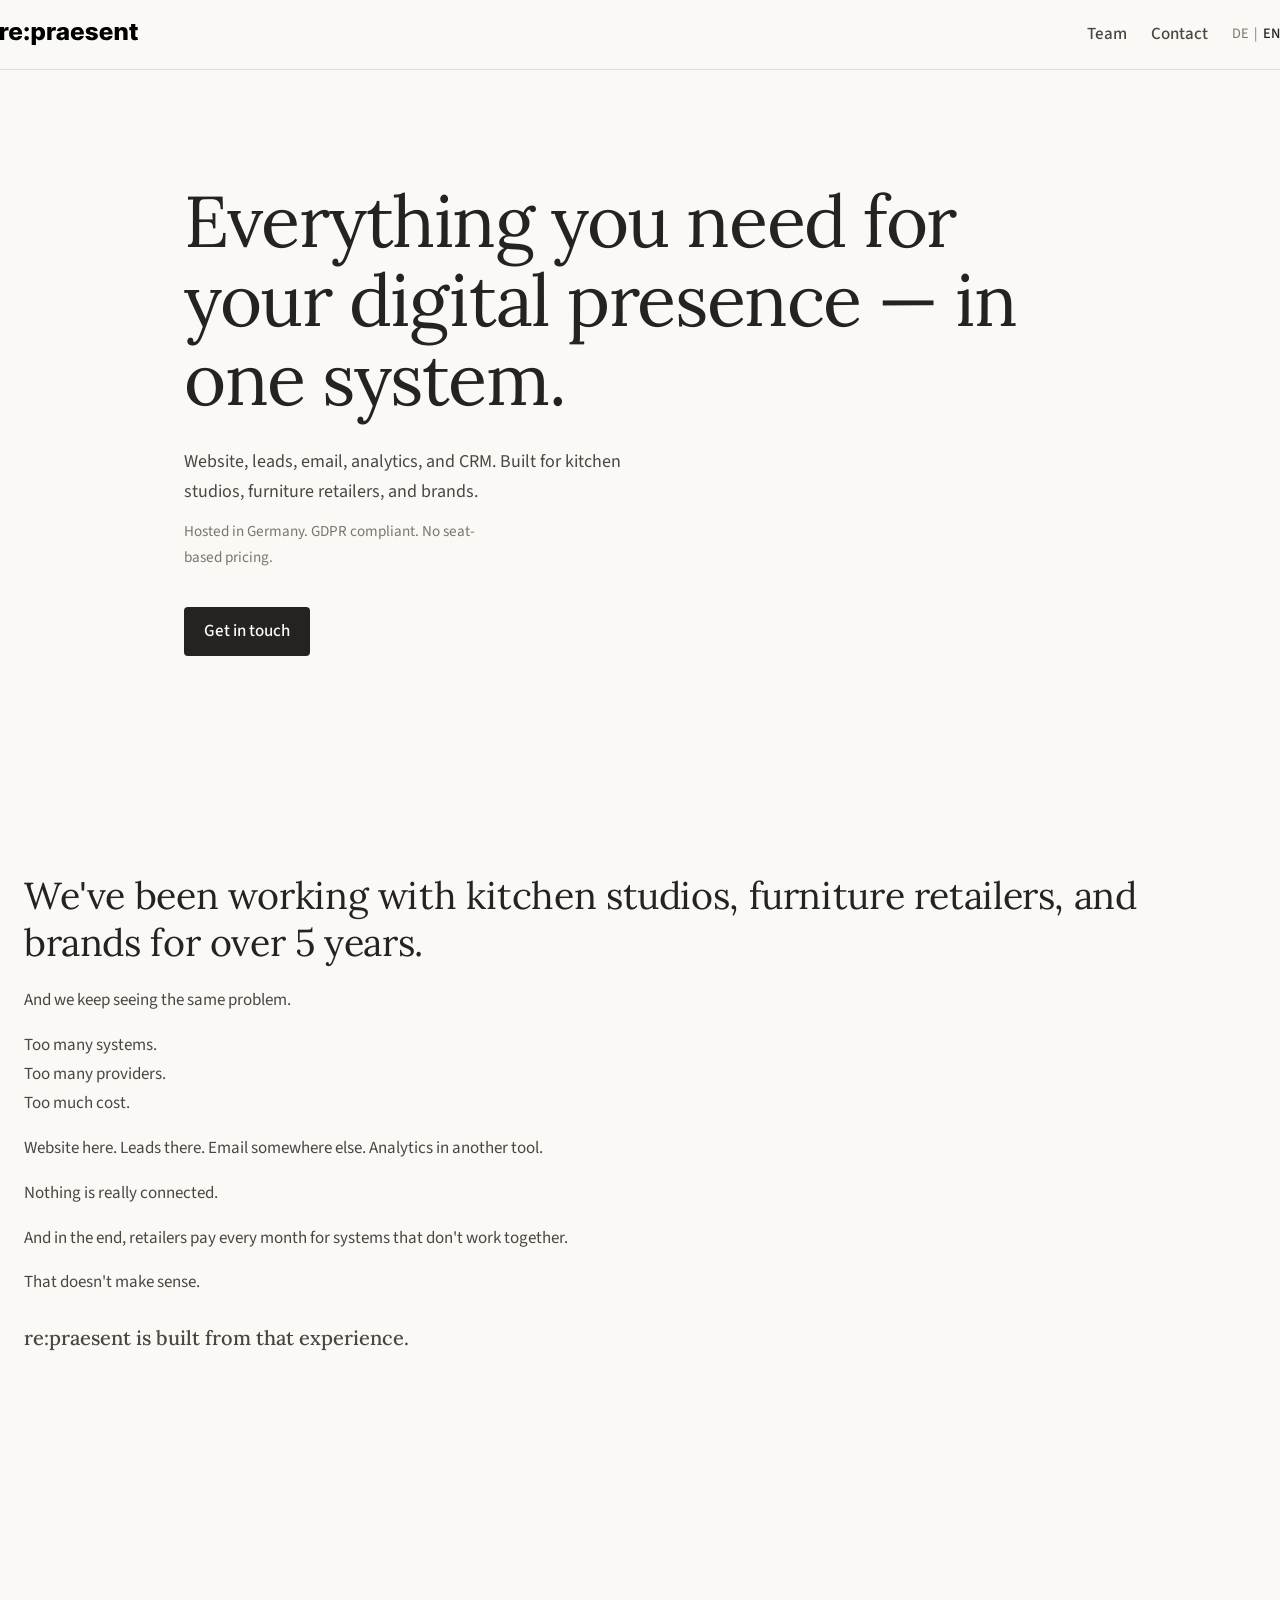
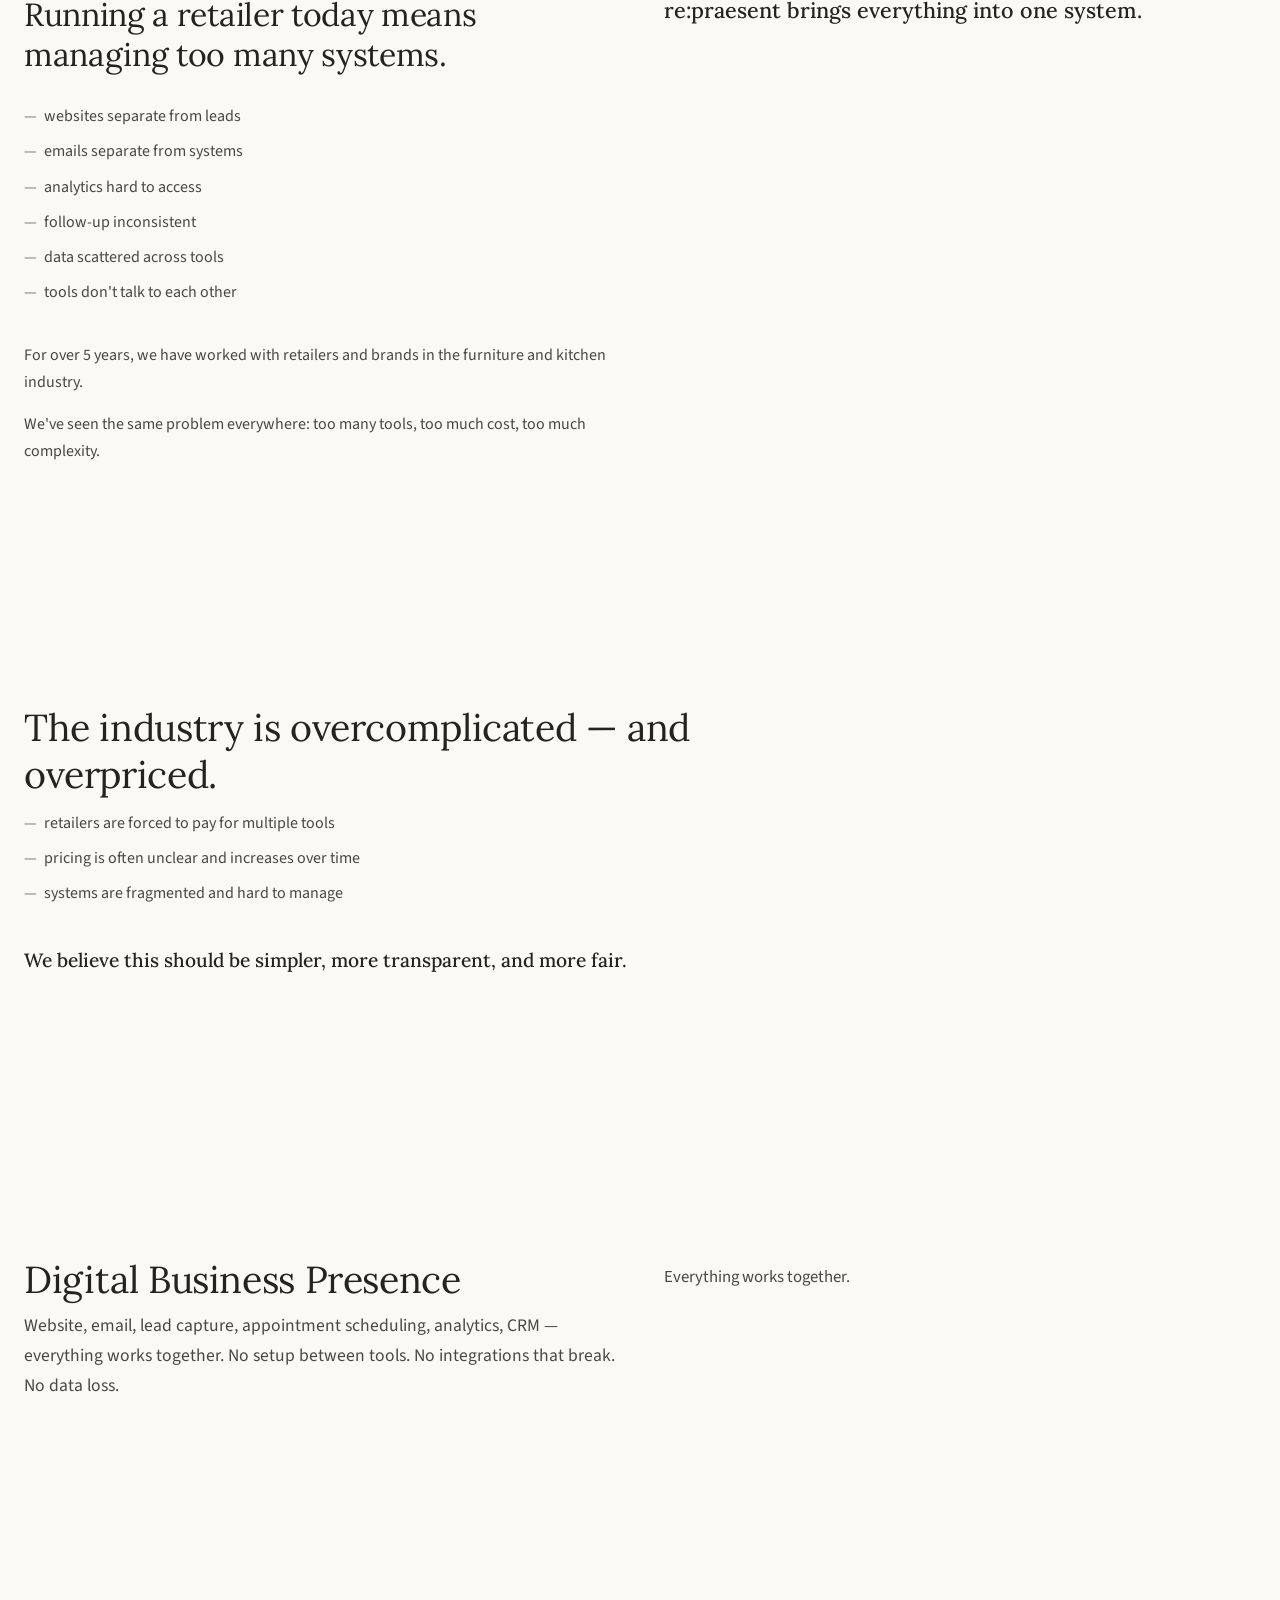
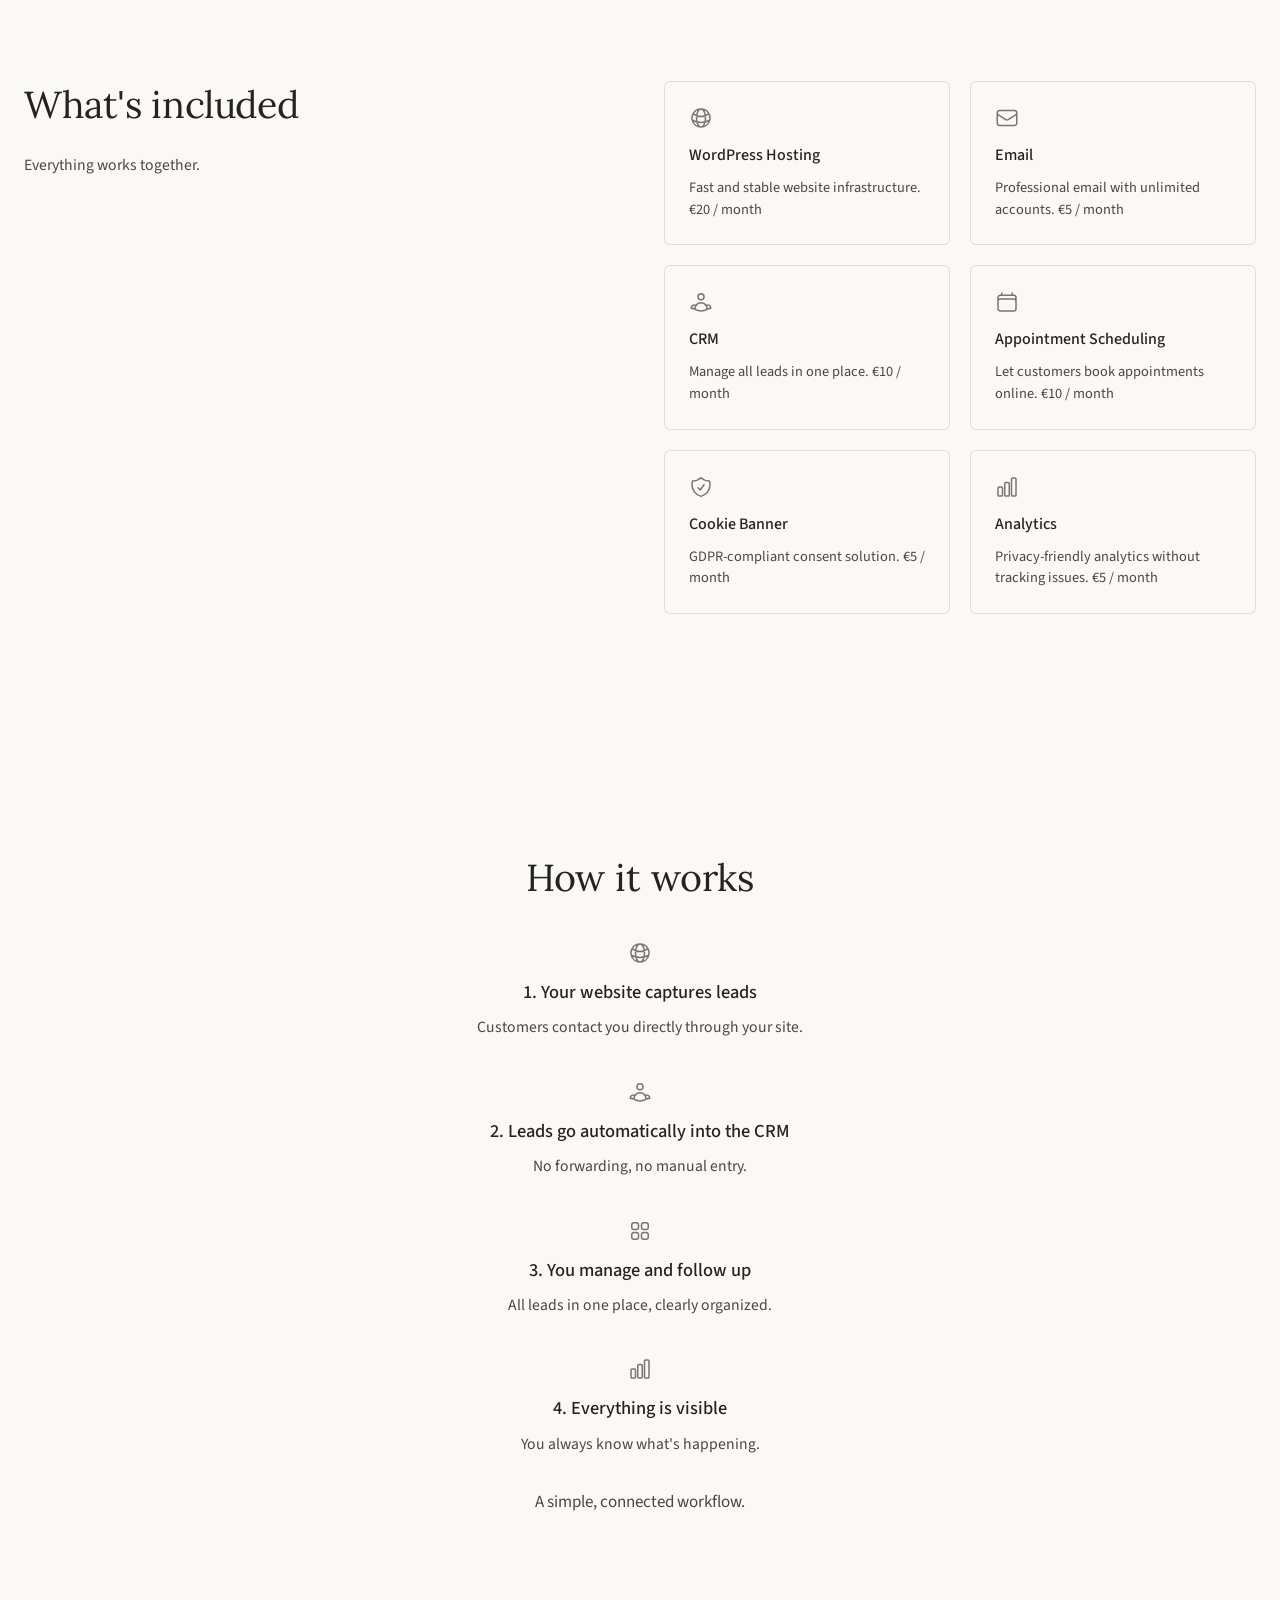
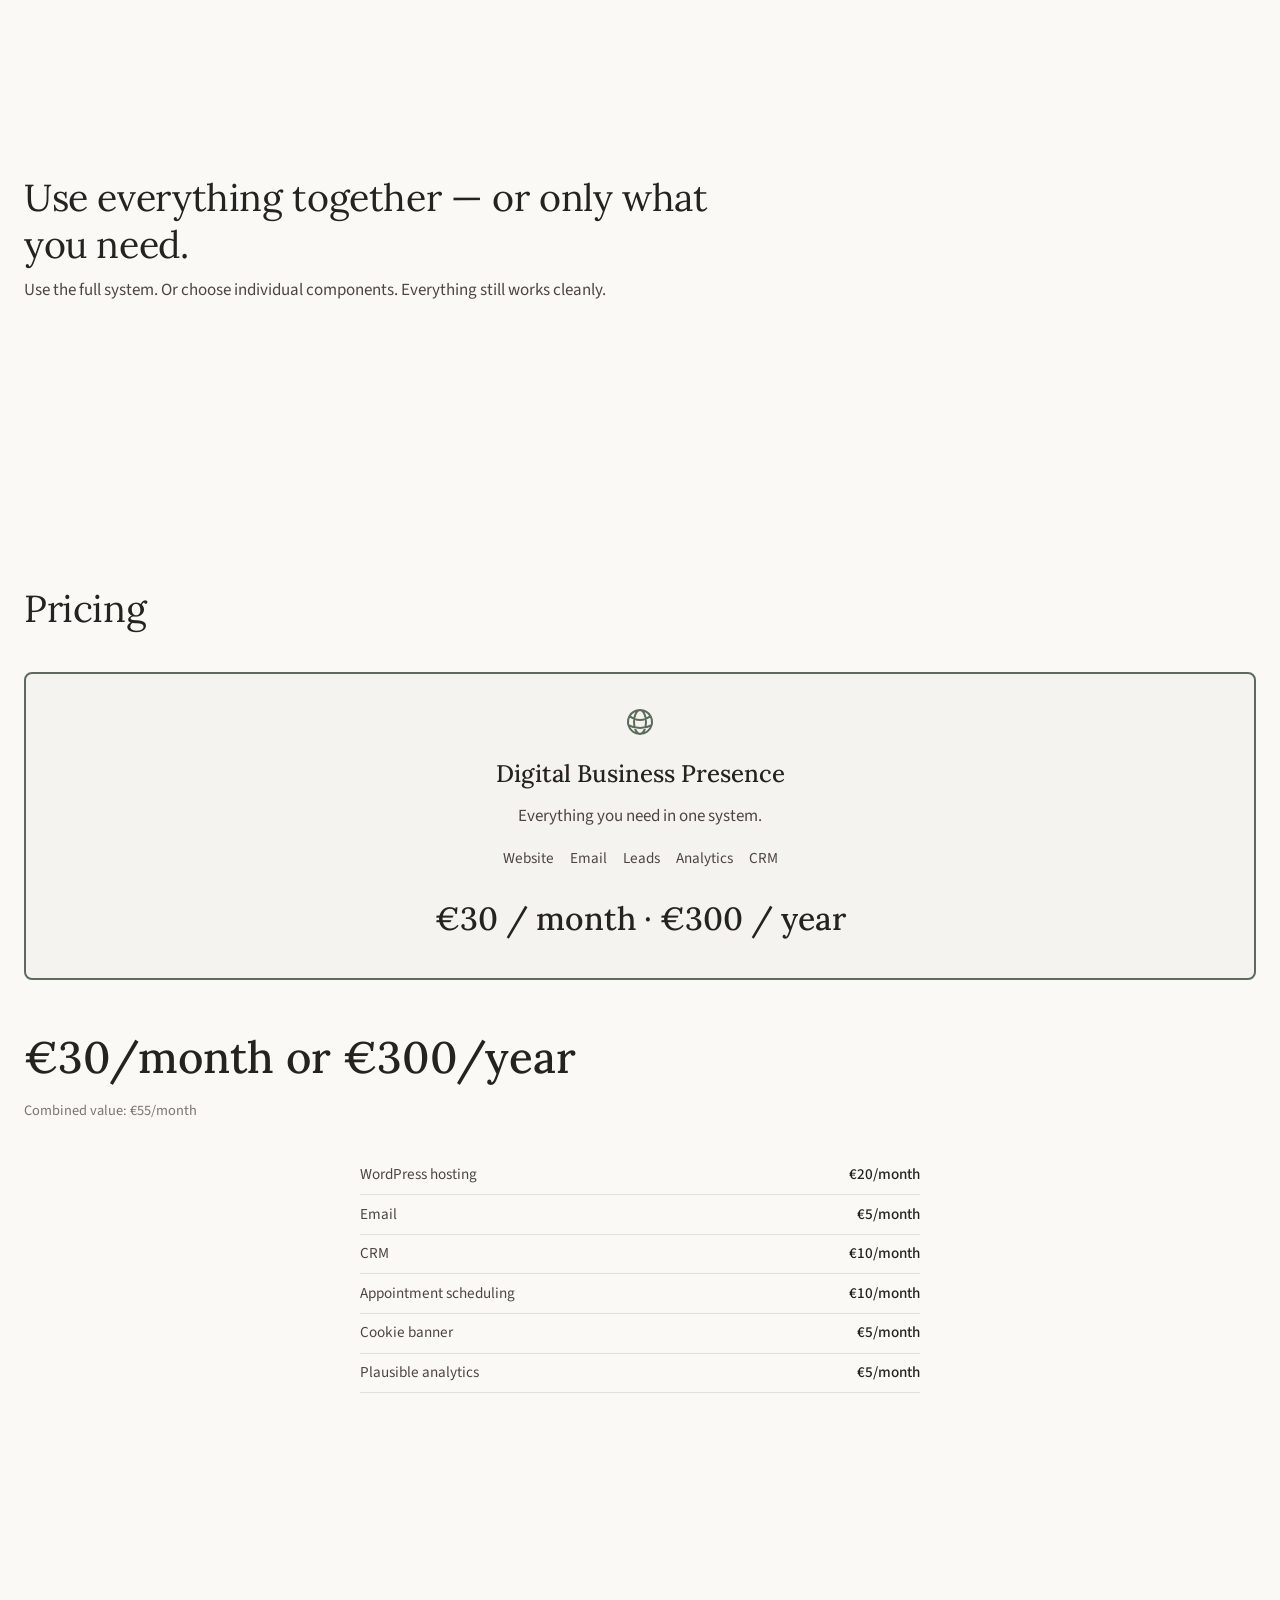
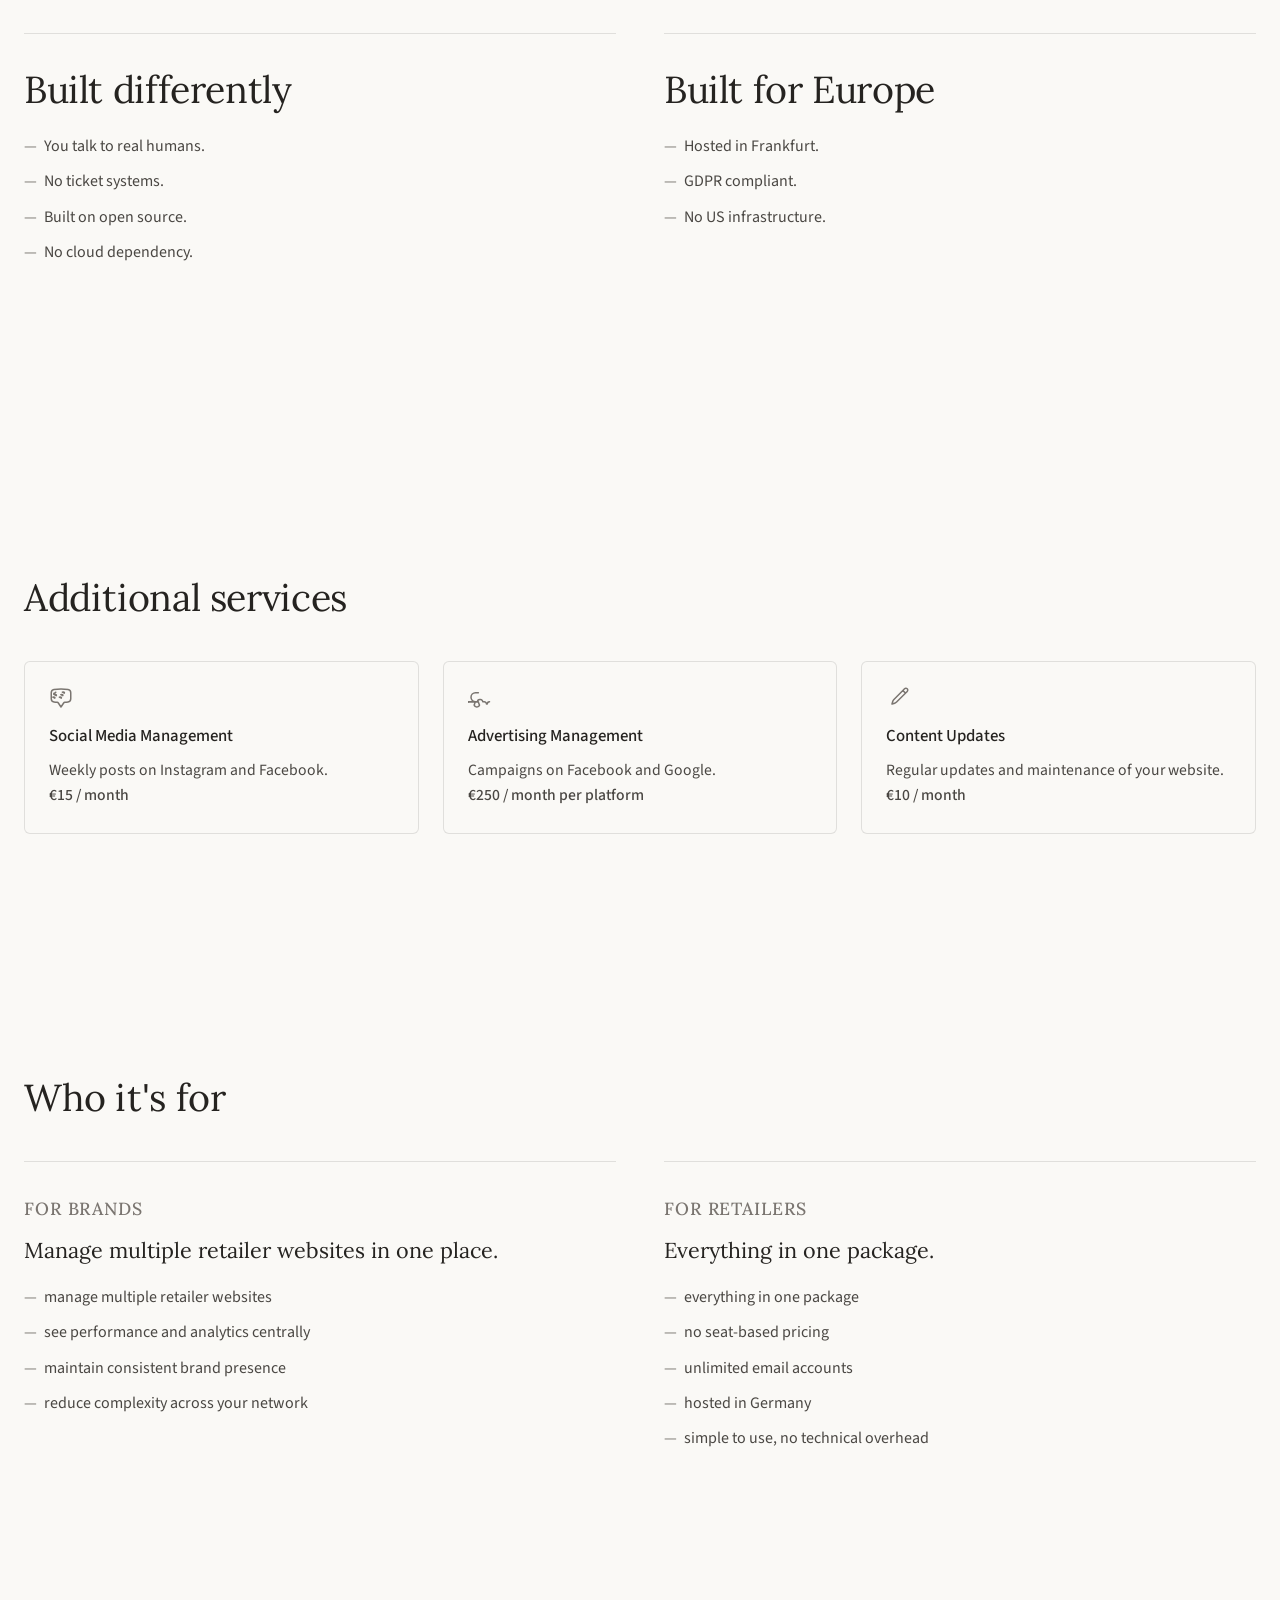
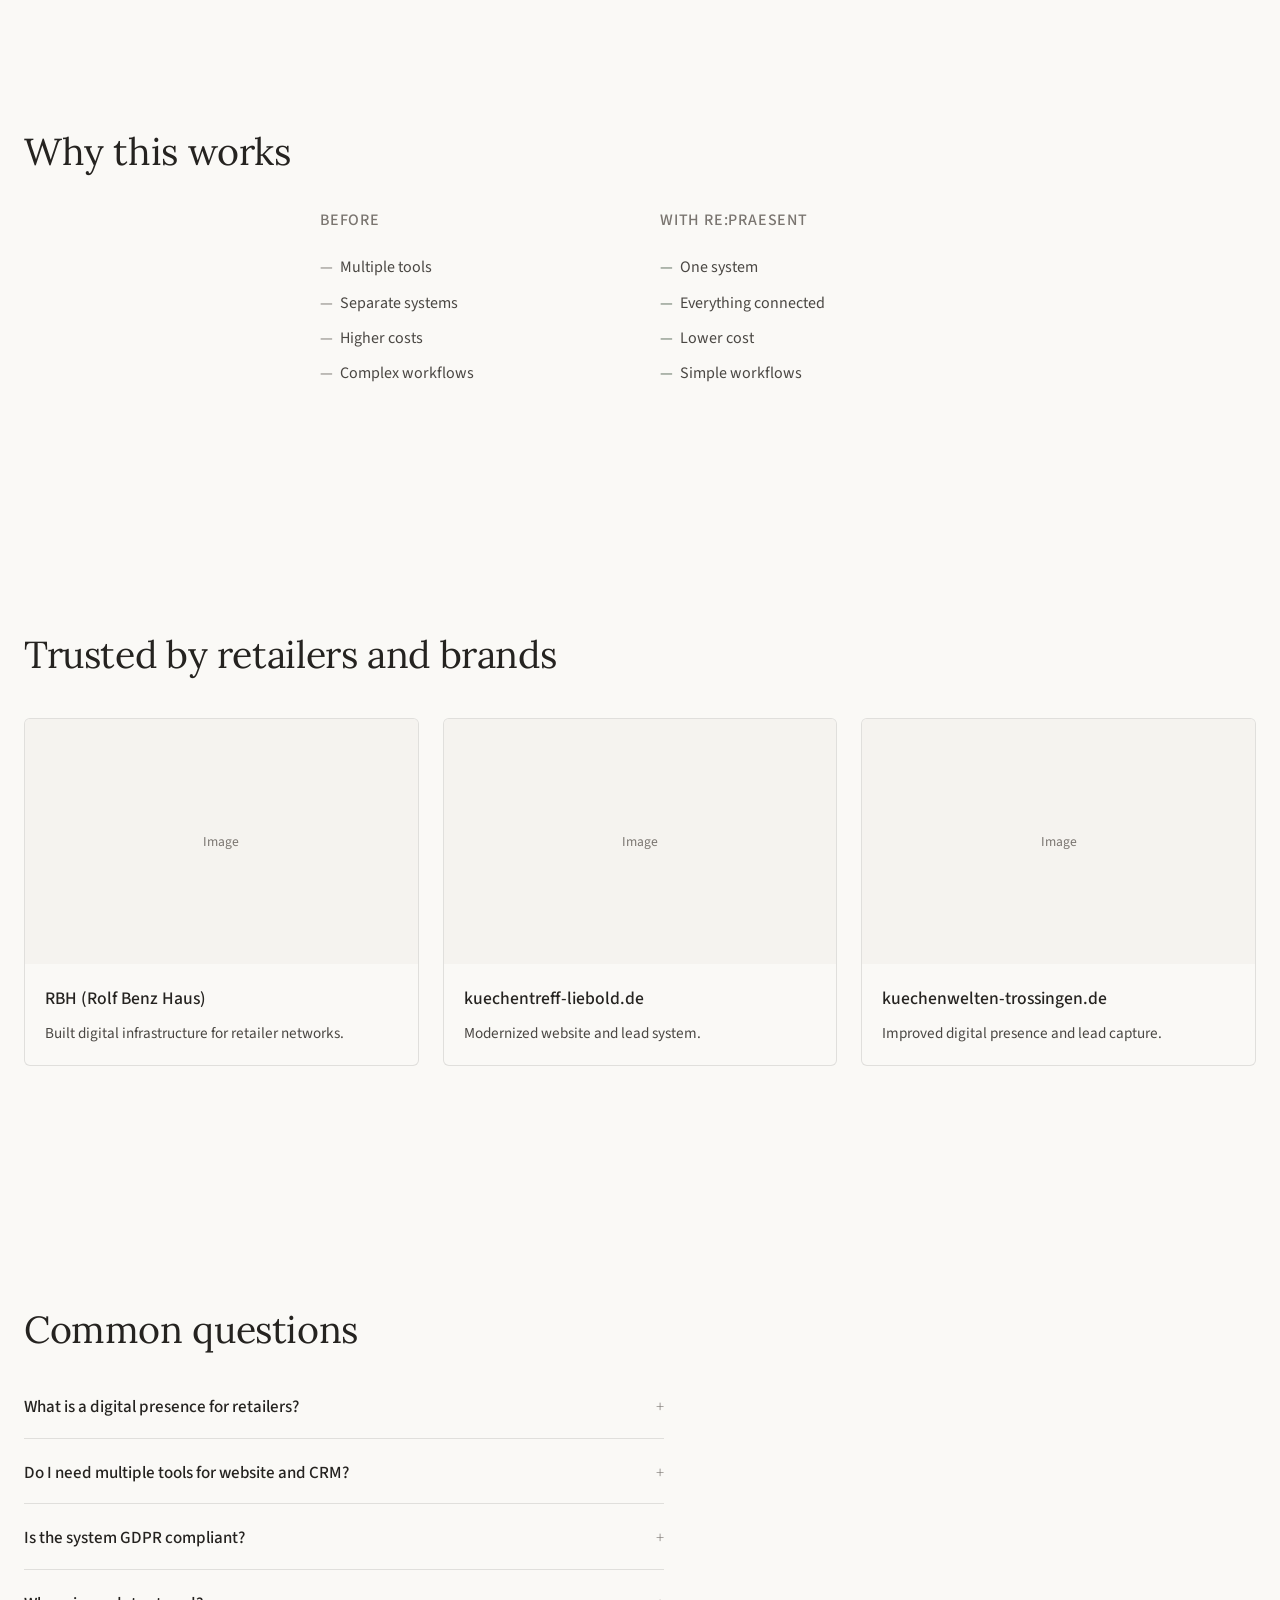
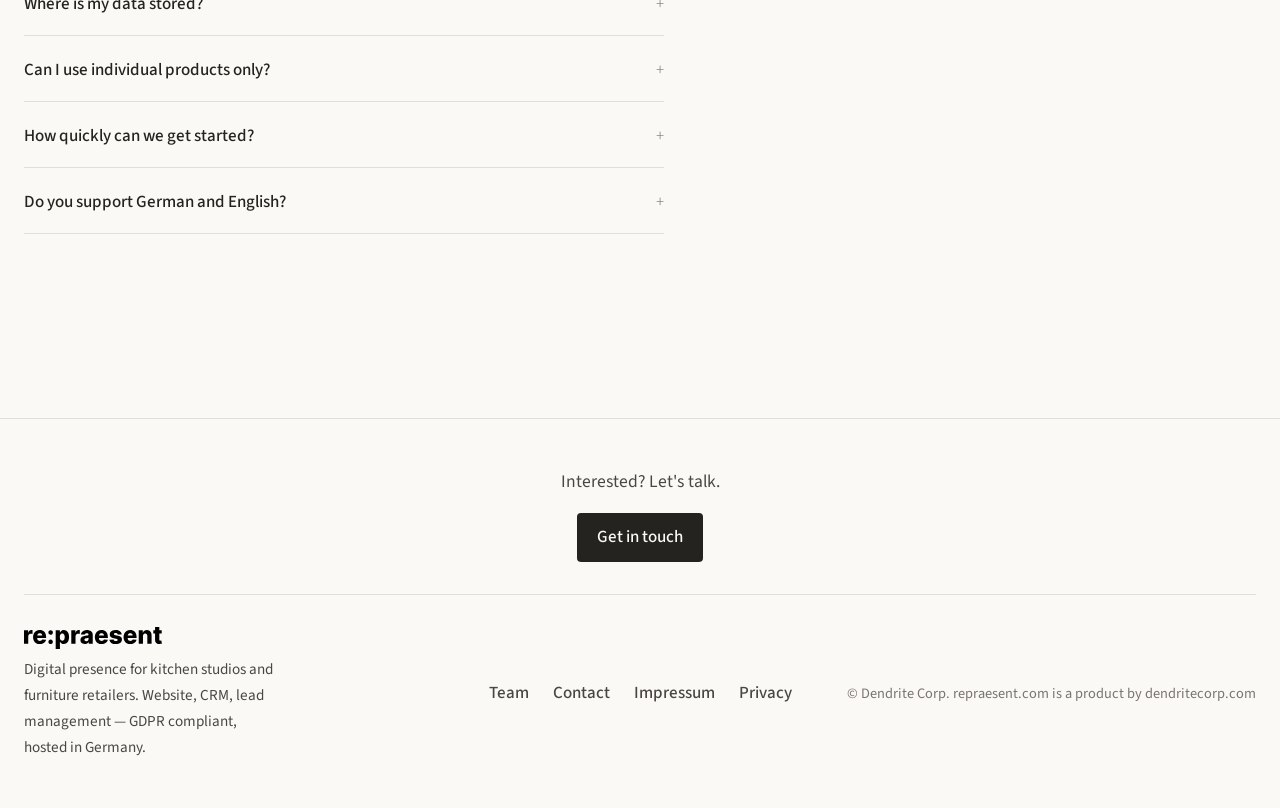
==== en/index.html @ 6dd9536b "v0.2.6" ====
<!DOCTYPE html>
<html lang="en">
<head>
  <meta charset="utf-8" />
  <meta name="viewport" content="width=device-width, initial-scale=1" />
  <title>re:praesent — Digital Presence for Kitchen Studios & Retailers | Website, CRM, Lead Management</title>
  <meta name="description" content="Everything for your digital presence: Website for furniture retailers, CRM for retail, Lead Management for kitchen studios. GDPR compliant, hosted in Germany. €30/month." />

  <link rel="alternate" hreflang="de" href="https://repraesent.com/" />
  <link rel="alternate" hreflang="en" href="https://repraesent.com/en/" />
  <link rel="canonical" href="https://repraesent.com/en/" />

  <meta property="og:type" content="website" />
  <meta property="og:url" content="https://repraesent.com/en/" />
  <meta property="og:title" content="re:praesent — Digital Presence for Kitchen Studios & Retailers" />
  <meta property="og:description" content="Website for furniture retailers, CRM for retail, Lead Management for kitchen studios. GDPR compliant, hosted in Germany. €30/month." />
  <meta property="og:locale" content="en_US" />

  <link rel="icon" type="image/svg+xml" href="/assets/favicon/favicon.svg" />
  <link rel="stylesheet" href="../css/styles.css" />
  <link rel="preconnect" href="https://fonts.googleapis.com" />
  <link rel="preconnect" href="https://fonts.gstatic.com" crossorigin />
  <link href="https://fonts.googleapis.com/css2?family=Lora:ital,wght@0,400;0,500;0,600;1,400&family=Source+Sans+3:ital,wght@0,400;0,500;0,600;1,400&display=swap" rel="stylesheet" />

  <script defer data-domain="repraesent.com" src="https://plausible0.gagadomains.com/js/script.file-downloads.hash.outbound-links.pageview-props.tagged-events.js"></script>
  <script>window.plausible = window.plausible || function() { (window.plausible.q = window.plausible.q || []).push(arguments) }</script>
</head>
<body data-page="home">
  <header class="site-header" id="top">
    <div class="container site-header-inner">
      <a class="brand" href="/en/" aria-label="re:praesent home">
        <img class="brand-logo" src="../assets/logo/re_praesent-mark-brand-hor.svg" alt="re:praesent" decoding="async" />
      </a>
      <nav class="site-nav" id="site-nav" aria-label="Primary navigation">
        <ul class="site-nav-list">
          <li><a class="site-nav-link" href="team.html">Team</a></li>
          <li><a class="site-nav-link" href="contact.html">Contact</a></li>
        </ul>
        <div class="lang-switcher">
          <a href="/">DE</a>
          <span aria-hidden="true">|</span>
          <a href="/en/" aria-current="page">EN</a>
        </div>
      </nav>
      <button class="nav-toggle" type="button" aria-expanded="false" aria-controls="site-nav" aria-label="Toggle navigation">
        <span class="nav-toggle-bar"></span>
        <span class="nav-toggle-bar"></span>
        <span class="nav-toggle-bar"></span>
      </button>
    </div>
  </header>

  <main>
    <section class="hero" id="hero">
      <div class="container hero-inner">
        <h1 class="hero-title">Everything you need for your digital presence — in one system.</h1>
        <p class="hero-text">Website, leads, email, analytics, and CRM.
Built for kitchen studios, furniture retailers, and brands.</p>
        <p class="hero-trust">Hosted in Germany. GDPR compliant. No seat-based pricing.</p>
        <a class="btn" href="contact.html">Get in touch</a>
      </div>
    </section>

    <section class="section story-section">
      <div class="container">
        <h2 class="section-title">We've been working with kitchen studios, furniture retailers, and brands for over 5 years.</h2>
        <p>And we keep seeing the same problem.</p>
        <p>Too many systems.<br>Too many providers.<br>Too much cost.</p>
        <p>Website here. Leads there. Email somewhere else. Analytics in another tool.</p>
        <p>Nothing is really connected.</p>
        <p>And in the end, retailers pay every month for systems that don't work together.</p>
        <p>That doesn't make sense.</p>
        <p class="story-resolution">re:praesent is built from that experience.</p>
      </div>
    </section>

    <section class="section section-split problem-section">
      <div class="container container-wide">
        <div class="split-content">
          <h2 class="problem-headline">Running a retailer today means managing too many systems.</h2>
          <ul class="problem-list">
            <li>websites separate from leads</li>
            <li>emails separate from systems</li>
            <li>analytics hard to access</li>
            <li>follow-up inconsistent</li>
            <li>data scattered across tools</li>
            <li>tools don't talk to each other</li>
          </ul>
          <p class="problem-experience">For over 5 years, we have worked with retailers and brands in the furniture and kitchen industry.</p>
          <p class="problem-experience">We've seen the same problem everywhere: too many tools, too much cost, too much complexity.</p>
        </div>
        <div class="split-content">
          <p class="problem-resolution">re:praesent brings everything into one system.</p>
        </div>
      </div>
    </section>

    <section class="section positioning-section">
      <div class="container">
        <div class="section-header">
          <h2 class="section-title">The industry is overcomplicated — and overpriced.</h2>
          <ul class="problem-list">
            <li>retailers are forced to pay for multiple tools</li>
            <li>pricing is often unclear and increases over time</li>
            <li>systems are fragmented and hard to manage</li>
          </ul>
          <p class="positioning-statement">We believe this should be simpler, more transparent, and more fair.</p>
        </div>
      </div>
    </section>

    <section class="section section-split product-intro">
      <div class="container">
        <div class="split-content">
          <div class="section-header">
            <h2 class="section-title">Digital Business Presence</h2>
            <p class="section-description">Website, email, lead capture, appointment scheduling, analytics, CRM — everything works together. No setup between tools. No integrations that break. No data loss.</p>
          </div>
        </div>
        <div class="split-content">
          <p class="key-point">Everything works together.</p>
        </div>
      </div>
    </section>

    <section class="section section-split">
      <div class="container">
        <div class="split-content">
          <div class="section-header">
            <h2 class="section-title">What's included</h2>
            <p class="included-note">Everything works together.</p>
          </div>
        </div>
        <div class="split-content">
          <div class="product-cards">
            <div class="product-card card">
              <span class="product-card-icon" aria-hidden="true"><svg xmlns="http://www.w3.org/2000/svg" fill="none" viewBox="0 0 24 24" stroke-width="1.5" stroke="currentColor" width="24" height="24"><path stroke-linecap="round" stroke-linejoin="round" d="M12 21a9.004 9.004 0 0 0 8.716-6.747M12 21a9.004 9.004 0 0 1-8.716-6.747M12 21c2.485 0 4.5-4.03 4.5-9S14.485 3 12 3m0 18c-2.485 0-4.5-4.03-4.5-9S9.515 3 12 3m0 0a8.997 8.997 0 0 1 7.843 4.582M12 3a8.997 8.997 0 0 0-7.843 4.582m15.686 0A11.953 11.953 0 0 1 12 10.5c-2.998 0-5.74-1.1-7.843-2.918m15.686 0A8.959 8.959 0 0 1 21 12c0 .778-.099 1.533-.284 2.253m0 0A17.919 17.919 0 0 1 12 16.5c-3.162 0-6.133-.815-8.716-2.247m0 0A9.015 9.015 0 0 1 3 12c0-1.605.42-3.113 1.157-4.418" /></svg></span>
              <h3 class="product-card-name">WordPress Hosting</h3>
              <p class="product-card-desc">Fast and stable website infrastructure. €20 / month</p>
            </div>
            <div class="product-card card">
              <span class="product-card-icon" aria-hidden="true"><svg xmlns="http://www.w3.org/2000/svg" fill="none" viewBox="0 0 24 24" stroke-width="1.5" stroke="currentColor" width="24" height="24"><path stroke-linecap="round" stroke-linejoin="round" d="M21.75 6.75v10.5a2.25 2.25 0 0 1-2.25 2.25h-15a2.25 2.25 0 0 1-2.25-2.25V6.75m19.5 0A2.25 2.25 0 0 0 19.5 4.5h-15a2.25 2.25 0 0 0-2.25 2.25m19.5 0v.243a2.25 2.25 0 0 1-1.07 1.916l-7.5 4.615a2.25 2.25 0 0 1-2.36 0L3.32 8.91a2.25 2.25 0 0 1-1.07-1.916V6.75" /></svg></span>
              <h3 class="product-card-name">Email</h3>
              <p class="product-card-desc">Professional email with unlimited accounts. €5 / month</p>
            </div>
            <div class="product-card card">
              <span class="product-card-icon" aria-hidden="true"><svg xmlns="http://www.w3.org/2000/svg" fill="none" viewBox="0 0 24 24" stroke-width="1.5" stroke="currentColor" width="24" height="24"><path stroke-linecap="round" stroke-linejoin="round" d="M18 18.72a9.094 9.094 0 0 0 3.741-.479 3 3 0 0 0-4.682-2.72m.94 3.198.001.031c0 .225-.012.447-.037.666A11.944 11.944 0 0 1 12 21c-2.17 0-4.207-.576-5.963-1.584A6.062 6.062 0 0 1 6 18.719m12 0a5.971 5.971 0 0 0-.941-3.197m0 0A5.995 5.995 0 0 0 12 12.75a5.995 5.995 0 0 0-5.058 2.772m0 0a3 3 0 0 0-4.681 2.72 8.986 8.986 0 0 0 3.74.477m.94-3.197a5.971 5.971 0 0 0-.94 3.197M15 6.75a3 3 0 1 1-6 0 3 3 0 0 1 6 0Z" /></svg></span>
              <h3 class="product-card-name">CRM</h3>
              <p class="product-card-desc">Manage all leads in one place. €10 / month</p>
            </div>
            <div class="product-card card">
              <span class="product-card-icon" aria-hidden="true"><svg xmlns="http://www.w3.org/2000/svg" fill="none" viewBox="0 0 24 24" stroke-width="1.5" stroke="currentColor" width="24" height="24"><path stroke-linecap="round" stroke-linejoin="round" d="M6.75 3v2.25M17.25 3v2.25M3 18.75V7.5a2.25 2.25 0 0 1 2.25-2.25h13.5A2.25 2.25 0 0 1 21 7.5v11.25m-18 0A2.25 2.25 0 0 0 5.25 21h13.5A2.25 2.25 0 0 0 21 18.75m-18 0v-7.5A2.25 2.25 0 0 1 5.25 9h13.5A2.25 2.25 0 0 1 21 11.25v7.5" /></svg></span>
              <h3 class="product-card-name">Appointment Scheduling</h3>
              <p class="product-card-desc">Let customers book appointments online. €10 / month</p>
            </div>
            <div class="product-card card">
              <span class="product-card-icon" aria-hidden="true"><svg xmlns="http://www.w3.org/2000/svg" fill="none" viewBox="0 0 24 24" stroke-width="1.5" stroke="currentColor" width="24" height="24"><path stroke-linecap="round" stroke-linejoin="round" d="M9 12.75 11.25 15 15 9.75m-3-7.036A11.959 11.959 0 0 1 3.598 6 11.99 11.99 0 0 0 3 9.749c0 5.592 3.824 10.29 9 11.623 5.176-1.332 9-6.03 9-11.622 0-1.31-.21-2.571-.598-3.751h-.152c-3.196 0-6.1-1.248-8.25-3.285Z" /></svg></span>
              <h3 class="product-card-name">Cookie Banner</h3>
              <p class="product-card-desc">GDPR-compliant consent solution. €5 / month</p>
            </div>
            <div class="product-card card">
              <span class="product-card-icon" aria-hidden="true"><svg xmlns="http://www.w3.org/2000/svg" fill="none" viewBox="0 0 24 24" stroke-width="1.5" stroke="currentColor" width="24" height="24"><path stroke-linecap="round" stroke-linejoin="round" d="M3 13.125C3 12.504 3.504 12 4.125 12h2.25c.621 0 1.125.504 1.125 1.125v6.75C7.5 20.496 6.996 21 6.375 21h-2.25A1.125 1.125 0 0 1 3 19.875v-6.75ZM9.75 8.625c0-.621.504-1.125 1.125-1.125h2.25c.621 0 1.125.504 1.125 1.125v11.25c0 .621-.504 1.125-1.125 1.125h-2.25a1.125 1.125 0 0 1-1.125-1.125V8.625ZM16.5 4.125c0-.621.504-1.125 1.125-1.125h2.25C20.496 3 21 3.504 21 4.125v15.75c0 .621-.504 1.125-1.125 1.125h-2.25a1.125 1.125 0 0 1-1.125-1.125V4.125Z" /></svg></span>
              <h3 class="product-card-name">Analytics</h3>
              <p class="product-card-desc">Privacy-friendly analytics without tracking issues. €5 / month</p>
            </div>
          </div>
        </div>
      </div>
    </section>

    <section class="section">
      <div class="container">
        <div class="section-header" style="text-align: center; margin-left: auto; margin-right: auto;">
          <h2 class="section-title">How it works</h2>
        </div>
        <div class="flow-steps-vertical">
          <div class="flow-step-vertical-item">
            <span class="flow-step-icon" aria-hidden="true"><svg xmlns="http://www.w3.org/2000/svg" fill="none" viewBox="0 0 24 24" stroke-width="1.5" stroke="currentColor" width="24" height="24"><path stroke-linecap="round" stroke-linejoin="round" d="M12 21a9.004 9.004 0 0 0 8.716-6.747M12 21a9.004 9.004 0 0 1-8.716-6.747M12 21c2.485 0 4.5-4.03 4.5-9S14.485 3 12 3m0 18c-2.485 0-4.5-4.03-4.5-9S9.515 3 12 3m0 0a8.997 8.997 0 0 1 7.843 4.582M12 3a8.997 8.997 0 0 0-7.843 4.582m15.686 0A11.953 11.953 0 0 1 12 10.5c-2.998 0-5.74-1.1-7.843-2.918m15.686 0A8.959 8.959 0 0 1 21 12c0 .778-.099 1.533-.284 2.253m0 0A17.919 17.919 0 0 1 12 16.5c-3.162 0-6.133-.815-8.716-2.247m0 0A9.015 9.015 0 0 1 3 12c0-1.605.42-3.113 1.157-4.418" /></svg></span>
            <h3>1. Your website captures leads</h3>
            <p>Customers contact you directly through your site.</p>
          </div>
          <div class="flow-step-vertical-item">
            <span class="flow-step-icon" aria-hidden="true"><svg xmlns="http://www.w3.org/2000/svg" fill="none" viewBox="0 0 24 24" stroke-width="1.5" stroke="currentColor" width="24" height="24"><path stroke-linecap="round" stroke-linejoin="round" d="M18 18.72a9.094 9.094 0 0 0 3.741-.479 3 3 0 0 0-4.682-2.72m.94 3.198.001.031c0 .225-.012.447-.037.666A11.944 11.944 0 0 1 12 21c-2.17 0-4.207-.576-5.963-1.584A6.062 6.062 0 0 1 6 18.719m12 0a5.971 5.971 0 0 0-.941-3.197m0 0A5.995 5.995 0 0 0 12 12.75a5.995 5.995 0 0 0-5.058 2.772m0 0a3 3 0 0 0-4.681 2.72 8.986 8.986 0 0 0 3.74.477m.94-3.197a5.971 5.971 0 0 0-.94 3.197M15 6.75a3 3 0 1 1-6 0 3 3 0 0 1 6 0Z" /></svg></span>
            <h3>2. Leads go automatically into the CRM</h3>
            <p>No forwarding, no manual entry.</p>
          </div>
          <div class="flow-step-vertical-item">
            <span class="flow-step-icon" aria-hidden="true"><svg xmlns="http://www.w3.org/2000/svg" fill="none" viewBox="0 0 24 24" stroke-width="1.5" stroke="currentColor" width="24" height="24"><path stroke-linecap="round" stroke-linejoin="round" d="M3.75 6A2.25 2.25 0 0 1 6 3.75h2.25A2.25 2.25 0 0 1 10.5 6v2.25a2.25 2.25 0 0 1-2.25 2.25H6a2.25 2.25 0 0 1-2.25-2.25V6ZM3.75 15.75A2.25 2.25 0 0 1 6 13.5h2.25a2.25 2.25 0 0 1 2.25 2.25V18a2.25 2.25 0 0 1-2.25 2.25H6A2.25 2.25 0 0 1 3.75 18v-2.25ZM13.5 6a2.25 2.25 0 0 1 2.25-2.25H18A2.25 2.25 0 0 1 20.25 6v2.25A2.25 2.25 0 0 1 18 10.5h-2.25a2.25 2.25 0 0 1-2.25-2.25V6ZM13.5 15.75a2.25 2.25 0 0 1 2.25-2.25H18a2.25 2.25 0 0 1 2.25 2.25V18A2.25 2.25 0 0 1 18 20.25h-2.25A2.25 2.25 0 0 1 13.5 18v-2.25Z" /></svg></span>
            <h3>3. You manage and follow up</h3>
            <p>All leads in one place, clearly organized.</p>
          </div>
          <div class="flow-step-vertical-item">
            <span class="flow-step-icon" aria-hidden="true"><svg xmlns="http://www.w3.org/2000/svg" fill="none" viewBox="0 0 24 24" stroke-width="1.5" stroke="currentColor" width="24" height="24"><path stroke-linecap="round" stroke-linejoin="round" d="M3 13.125C3 12.504 3.504 12 4.125 12h2.25c.621 0 1.125.504 1.125 1.125v6.75C7.5 20.496 6.996 21 6.375 21h-2.25A1.125 1.125 0 0 1 3 19.875v-6.75ZM9.75 8.625c0-.621.504-1.125 1.125-1.125h2.25c.621 0 1.125.504 1.125 1.125v11.25c0 .621-.504 1.125-1.125 1.125h-2.25a1.125 1.125 0 0 1-1.125-1.125V8.625ZM16.5 4.125c0-.621.504-1.125 1.125-1.125h2.25C20.496 3 21 3.504 21 4.125v15.75c0 .621-.504 1.125-1.125 1.125h-2.25a1.125 1.125 0 0 1-1.125-1.125V4.125Z" /></svg></span>
            <h3>4. Everything is visible</h3>
            <p>You always know what's happening.</p>
          </div>
        </div>
        <p style="text-align: center; color: var(--text-secondary); margin-top: 1rem;">A simple, connected workflow.</p>
      </div>
    </section>

    <section class="section bundle-choice-section">
      <div class="container">
        <div class="section-header">
          <h2 class="section-title">Use everything together — or only what you need.</h2>
          <p class="section-description">Use the full system. Or choose individual components. Everything still works cleanly.</p>
        </div>
      </div>
    </section>

    <section class="section" id="pricing">
      <div class="container">
        <div class="section-header">
          <h2 class="section-title">Pricing</h2>
        </div>
        <div class="pricing-hero-card">
          <span class="pricing-hero-icon" aria-hidden="true"><svg xmlns="http://www.w3.org/2000/svg" fill="none" viewBox="0 0 24 24" stroke-width="1.5" stroke="currentColor" width="32" height="32"><path stroke-linecap="round" stroke-linejoin="round" d="M12 21a9.004 9.004 0 0 0 8.716-6.747M12 21a9.004 9.004 0 0 1-8.716-6.747M12 21c2.485 0 4.5-4.03 4.5-9S14.485 3 12 3m0 18c-2.485 0-4.5-4.03-4.5-9S9.515 3 12 3m0 0a8.997 8.997 0 0 1 7.843 4.582M12 3a8.997 8.997 0 0 0-7.843 4.582m15.686 0A11.953 11.953 0 0 1 12 10.5c-2.998 0-5.74-1.1-7.843-2.918m15.686 0A8.959 8.959 0 0 1 21 12c0 .778-.099 1.533-.284 2.253m0 0A17.919 17.919 0 0 1 12 16.5c-3.162 0-6.133-.815-8.716-2.247m0 0A9.015 9.015 0 0 1 3 12c0-1.605.42-3.113 1.157-4.418" /></svg></span>
          <h3 class="pricing-hero-title">Digital Business Presence</h3>
          <p class="pricing-hero-desc">Everything you need in one system.</p>
          <ul class="pricing-hero-features">
            <li>Website</li>
            <li>Email</li>
            <li>Leads</li>
            <li>Analytics</li>
            <li>CRM</li>
          </ul>
          <p class="pricing-hero-price">€30 / month · €300 / year</p>
        </div>
        <div class="pricing-bundle">
          <p class="pricing-amount">€30/month or €300/year</p>
          <p class="pricing-bundle-note">Combined value: €55/month</p>
        </div>
        <table class="pricing-table">
          <tbody>
            <tr><td>WordPress hosting</td><td>€20/month</td></tr>
            <tr><td>Email</td><td>€5/month</td></tr>
            <tr><td>CRM</td><td>€10/month</td></tr>
            <tr><td>Appointment scheduling</td><td>€10/month</td></tr>
            <tr><td>Cookie banner</td><td>€5/month</td></tr>
            <tr><td>Plausible analytics</td><td>€5/month</td></tr>
          </tbody>
        </table>
      </div>
    </section>

    <section class="section built-europe-section">
      <div class="container">
        <div class="built-europe-grid">
          <div class="built-differently-block">
            <h2 class="section-title">Built differently</h2>
            <ul class="problem-list">
              <li>You talk to real humans.</li>
              <li>No ticket systems.</li>
              <li>Built on open source.</li>
              <li>No cloud dependency.</li>
            </ul>
          </div>
          <div class="gdpr-block">
            <h2 class="section-title">Built for Europe</h2>
            <ul class="problem-list">
              <li>Hosted in Frankfurt.</li>
              <li>GDPR compliant.</li>
              <li>No US infrastructure.</li>
            </ul>
          </div>
        </div>
      </div>
    </section>

    <section class="section">
      <div class="container">
        <div class="section-header">
          <h2 class="section-title">Additional services</h2>
        </div>
        <div class="services-grid services-cards">
          <div class="service-block card">
            <span class="service-icon" aria-hidden="true"><svg xmlns="http://www.w3.org/2000/svg" fill="none" viewBox="0 0 24 24" stroke-width="1.5" stroke="currentColor" width="24" height="24"><path stroke-linecap="round" stroke-linejoin="round" d="M6.827 6.175A2.31 2.31 0 0 1 5.186 7.23c-.38.154-.576.652-.318 1.027zm6.5 0a2.31 2.31 0 0 1 1.641-.055c.38.154.576.652.318 1.027zm-1.5 2.5a2.31 2.31 0 0 1 1.641-.055c.38.154.576.652.318 1.027zm-6.5 0a2.31 2.31 0 0 1 1.641-.055c.38.154.576.652.318 1.027zm-1.5 2.5a2.31 2.31 0 0 1 1.641-.055c.38.154.576.652.318 1.027zm6.5 0a2.31 2.31 0 0 1 1.641-.055c.38.154.576.652.318 1.027z" /><path stroke-linecap="round" stroke-linejoin="round" d="M2.25 12.76c0 1.6 1.123 2.994 2.707 3.227 1.068.157 2.148.279 3.238.364.466.037.893.281 1.153.671L12 21l2.652-3.978c.26-.39.687-.634 1.153-.67 1.09-.086 2.17-.208 3.238-.365 1.584-.233 2.707-1.626 2.707-3.228V6.741c0-1.602-1.123-2.995-2.707-3.228A48.394 48.394 0 0 0 12 3c-2.392 0-4.744.175-7.043.513C3.373 3.746 2.25 5.14 2.25 6.741v6.018z" /></svg></span>
            <h3>Social Media Management</h3>
            <p class="service-desc">Weekly posts on Instagram and Facebook.</p>
            <p class="service-price">€15 / month</p>
          </div>
          <div class="service-block card">
            <span class="service-icon" aria-hidden="true"><svg xmlns="http://www.w3.org/2000/svg" fill="none" viewBox="0 0 24 24" stroke-width="1.5" stroke="currentColor" width="24" height="24"><path stroke-linecap="round" stroke-linejoin="round" d="M10.34 15.84c-.688-.06-1.386-.09-2.09-.09H7.5a4.5 4.5 0 1 1 0-9h.75c.704 0 1.402-.03 2.09-.09m0 9.18c.253.962.584 1.892.985 2.783.247.55.06 1.21-.463 1.511l-.657.38a2.25 2.25 0 0 1-2.712 0l-.657-.38c-.523-.301-.71-.96-.463-1.51a12.96 12.96 0 0 1 .985-2.783m0 0c-.688-.06-1.386-.09-2.09-.09H7.5a4.5 4.5 0 1 1 0-9h.75c.704 0 1.402-.03 2.09-.09m0 9.18a23.848 23.848 0 0 1-7.284 0m0 0a23.682 23.682 0 0 1-8.686 0H9.5a2.25 2.25 0 0 1 2.25-2.25h.75a2.25 2.25 0 0 1 2.25 2.25h1.5a2.25 2.25 0 0 1 2.25 2.25h.75a2.25 2.25 0 0 1 2.25-2.25H21" /></svg></span>
            <h3>Advertising Management</h3>
            <p class="service-desc">Campaigns on Facebook and Google.</p>
            <p class="service-price">€250 / month per platform</p>
          </div>
          <div class="service-block card">
            <span class="service-icon" aria-hidden="true"><svg xmlns="http://www.w3.org/2000/svg" fill="none" viewBox="0 0 24 24" stroke-width="1.5" stroke="currentColor" width="24" height="24"><path stroke-linecap="round" stroke-linejoin="round" d="M16.862 4.487l1.687-1.688a1.875 1.875 0 1 1 2.652 2.652L10.582 16.07a4.5 4.5 0 0 1-1.897 1.13L6 18l.8-2.685a4.5 4.5 0 0 1 1.13-1.897l8.932-8.931zm0 0L19.5 7.125" /></svg></span>
            <h3>Content Updates</h3>
            <p class="service-desc">Regular updates and maintenance of your website.</p>
            <p class="service-price">€10 / month</p>
          </div>
        </div>
      </div>
    </section>

    <section class="section">
      <div class="container container-wide">
        <div class="section-header">
          <h2 class="section-title">Who it's for</h2>
        </div>
        <div class="audience-split">
          <div class="audience-block-brands">
            <h3>For Brands</h3>
            <h4>Manage multiple retailer websites in one place.</h4>
            <ul>
              <li>manage multiple retailer websites</li>
              <li>see performance and analytics centrally</li>
              <li>maintain consistent brand presence</li>
              <li>reduce complexity across your network</li>
            </ul>
          </div>
          <div class="audience-block-retailers">
            <h3>For Retailers</h3>
            <h4>Everything in one package.</h4>
            <ul>
              <li>everything in one package</li>
              <li>no seat-based pricing</li>
              <li>unlimited email accounts</li>
              <li>hosted in Germany</li>
              <li>simple to use, no technical overhead</li>
            </ul>
          </div>
        </div>
      </div>
    </section>

    <section class="section why-section">
      <div class="container">
        <div class="section-header">
          <h2 class="section-title">Why this works</h2>
        </div>
        <div class="why-comparison">
          <div class="why-comparison-column">
            <h4>Before</h4>
            <ul>
              <li>Multiple tools</li>
              <li>Separate systems</li>
              <li>Higher costs</li>
              <li>Complex workflows</li>
            </ul>
          </div>
          <div class="why-comparison-column with-repraesent">
            <h4>With re:praesent</h4>
            <ul>
              <li>One system</li>
              <li>Everything connected</li>
              <li>Lower cost</li>
              <li>Simple workflows</li>
            </ul>
          </div>
        </div>
      </div>
    </section>

    <section class="section clients-section">
      <div class="container">
        <div class="section-header">
          <h2 class="section-title">Trusted by retailers and brands</h2>
        </div>
        <div class="client-cards">
          <div class="client-card">
            <div class="client-card-image"><span>Image</span></div>
            <div class="client-card-body">
              <h3>RBH (Rolf Benz Haus)</h3>
              <p>Built digital infrastructure for retailer networks.</p>
            </div>
          </div>
          <div class="client-card">
            <div class="client-card-image"><span>Image</span></div>
            <div class="client-card-body">
              <h3>kuechentreff-liebold.de</h3>
              <p>Modernized website and lead system.</p>
            </div>
          </div>
          <div class="client-card">
            <div class="client-card-image"><span>Image</span></div>
            <div class="client-card-body">
              <h3>kuechenwelten-trossingen.de</h3>
              <p>Improved digital presence and lead capture.</p>
            </div>
          </div>
        </div>
      </div>
    </section>

    <section class="section faq">
      <div class="container">
        <div class="section-header">
          <h2 class="section-title">Common questions</h2>
        </div>
        <div class="faq-items">
          <details>
            <summary>What is a digital presence for retailers?</summary>
            <p>A digital presence includes website, email, lead capture, CRM, and analytics — all connected. For furniture and kitchen retailers, that means one system instead of many tools.</p>
          </details>
          <details>
            <summary>Do I need multiple tools for website and CRM?</summary>
            <p>No. re:praesent connects website, leads, and CRM in one system. No integrations, no data silos.</p>
          </details>
          <details>
            <summary>Is the system GDPR compliant?</summary>
            <p>Yes. Hosting in Frankfurt, Germany. Encrypted transit and storage. No US cloud dependency.</p>
          </details>
          <details>
            <summary>Where is my data stored?</summary>
            <p>In Frankfurt, Germany or other EU regions. Encrypted transit and storage.</p>
          </details>
          <details>
            <summary>Can I use individual products only?</summary>
            <p>Yes. The bundle offers the best value, but each component — website, email, CRM, analytics — is available separately.</p>
          </details>
          <details>
            <summary>How quickly can we get started?</summary>
            <p>Most setups are complete within two weeks.</p>
          </details>
          <details>
            <summary>Do you support German and English?</summary>
            <p>Yes. We work with DACH businesses in both languages.</p>
          </details>
        </div>
      </div>
    </section>
  </main>

  <footer class="site-footer">
    <div class="container footer-inner">
      <div class="footer-cta">
        <p class="footer-cta-text">Interested? Let's talk.</p>
        <a class="btn" href="contact.html">Get in touch</a>
      </div>
      <div class="footer-brand">
        <img class="brand-logo" src="../assets/logo/re_praesent-mark-brand-hor.svg" alt="re:praesent" decoding="async" />
        <p class="footer-text">Digital presence for kitchen studios and furniture retailers. Website, CRM, lead management — GDPR compliant, hosted in Germany.</p>
      </div>
      <div class="footer-links">
        <a href="team.html">Team</a>
        <a href="contact.html">Contact</a>
        <a href="impressum.html">Impressum</a>
        <a href="privacy.html">Privacy</a>
      </div>
      <div class="footer-meta">
        <p>© Dendrite Corp. repraesent.com is a product by dendritecorp.com</p>
      </div>
    </div>
  </footer>

  <script src="../js/script.js"></script>
  <script src="../js/form.js"></script>
</body>
</html>
---- css/styles.css ----
/* repraesent.com v0.2.6 — Design tokens & base
 *
 * TYPOGRAPHY SCALE
 * H1 (hero):    clamp(3rem, 6vw, 4.5rem), lh 1.1, serif
 * H2 (section): clamp(1.85rem, 3vw, 2.35rem), lh 1.25
 * H3:           1.25rem, fw 500
 * Body:         1.0625rem, lh 1.7
 * Hero text:    1.125rem, lh 1.65
 * Eyebrow:      0.8rem
 *
 * SPACING SYSTEM
 * --section-gap:        7.5rem (120px)
 * --section-gap-mobile: 5rem
 * --space-xs/sm/md/lg/xl: 0.5rem–3rem
 *
 * COLOR TOKENS
 * --bg-primary:   #FAF9F6 (warm off-white)
 * --text-primary: #252320 (dark charcoal)
 * --accent:       #5C6B5C (muted olive)
 */
:root {
  /* Colors — premium, calm tone */
  --bg-primary: #FAF9F6;
  --bg-secondary: #F5F3EF;
  --text-primary: #252320;
  --text-secondary: #4A4743;
  --text-muted: #7A7570;
  --accent: #5C6B5C;
  --accent-hover: #4D5B4D;
  --accent-warm: #A89B7E;
  --border: rgba(37, 35, 32, 0.12);
  --border-strong: rgba(37, 35, 32, 0.2);
  /* Layout */
  --max-width: 1320px;
  --pad-x: 1.5rem;
  --section-gap: 7.5rem;
  --section-gap-mobile: 5rem;
  /* Spacing scale */
  --space-xs: 0.5rem;
  --space-sm: 1rem;
  --space-md: 1.5rem;
  --space-lg: 2rem;
  --space-xl: 3rem;
  --transition: 180ms ease;
}

*,
*::before,
*::after {
  box-sizing: border-box;
}

html {
  scroll-behavior: smooth;
}

body {
  margin: 0;
  font-family: "Source Sans 3", system-ui, -apple-system, sans-serif;
  font-weight: 400;
  font-size: 1.0625rem;
  line-height: 1.7;
  background: var(--bg-primary);
  color: var(--text-primary);
  -webkit-font-smoothing: antialiased;
  overflow-x: hidden;
}

body.nav-open {
  overflow: hidden;
}

img {
  display: block;
  max-width: 100%;
  height: auto;
}

a {
  color: inherit;
  text-decoration: none;
}

a.btn {
  appearance: none;
  -webkit-appearance: none;
  text-align: center;
  text-decoration: none;
}

a:hover {
  color: var(--accent);
}

.container {
  width: 100%;
  max-width: var(--max-width);
  margin: 0 auto;
  padding: 0 var(--pad-x);
}

.container.container-wide {
  max-width: 1400px;
}

.section-split .container {
  display: grid;
  grid-template-columns: 1fr minmax(280px, 1fr);
  gap: 3rem;
  align-items: start;
}

.split-content {
  min-width: 0;
}

/* Typography */
h1, h2, h3, .font-serif {
  font-family: "Lora", Georgia, serif;
}

h1 {
  font-size: clamp(3rem, 6vw, 4.5rem);
  line-height: 1.1;
  font-weight: 400;
  letter-spacing: -0.02em;
  margin: 0;
}

h2 {
  font-size: clamp(1.85rem, 3vw, 2.35rem);
  line-height: 1.25;
  font-weight: 400;
  letter-spacing: -0.01em;
  margin: 0;
}

h3 {
  font-size: 1.25rem;
  font-weight: 500;
  margin: 0;
}

.eyebrow {
  font-size: 0.8rem;
  letter-spacing: 0.1em;
  text-transform: uppercase;
  color: var(--text-muted);
  margin: 0 0 0.5rem;
}

/* Header */
.site-header {
  position: sticky;
  top: 0;
  z-index: 10;
  background: rgba(250, 249, 246, 0.92);
  backdrop-filter: blur(12px);
  border-bottom: 1px solid var(--border);
}

.site-header-inner {
  display: flex;
  align-items: center;
  justify-content: space-between;
  padding: 1.25rem 0;
}

.brand {
  display: inline-flex;
  align-items: center;
}

.brand-logo {
  height: 1.35rem;
  width: auto;
}

.site-nav {
  display: flex;
  align-items: center;
  gap: 1.5rem;
}

.site-nav-list {
  display: flex;
  gap: 1.5rem;
  list-style: none;
  margin: 0;
  padding: 0;
  align-items: center;
}

.site-nav-link {
  color: var(--text-secondary);
  font-weight: 500;
  transition: color var(--transition);
}

.site-nav-link:hover,
.site-nav-link[aria-current="page"] {
  color: var(--text-primary);
}

.lang-switcher {
  display: flex;
  gap: 0.35rem;
  font-size: 0.9rem;
  color: var(--text-muted);
}

.lang-switcher a {
  color: var(--text-muted);
  transition: color var(--transition);
}

.lang-switcher a:hover,
.lang-switcher a[aria-current="page"] {
  color: var(--text-primary);
}

.lang-switcher [aria-current="page"] {
  font-weight: 500;
}

.nav-toggle {
  display: none;
  flex-direction: column;
  align-items: center;
  justify-content: center;
  gap: 5px;
  width: 44px;
  height: 44px;
  border: 1px solid var(--border);
  background: transparent;
  cursor: pointer;
  padding: 0;
  border-radius: 4px;
}

.nav-toggle-bar {
  width: 20px;
  height: 1.5px;
  background: var(--text-primary);
  transition: transform var(--transition), opacity var(--transition);
}

body.nav-open .nav-toggle-bar:nth-child(1) {
  transform: translateY(6px) rotate(45deg);
}

body.nav-open .nav-toggle-bar:nth-child(2) {
  opacity: 0;
}

body.nav-open .nav-toggle-bar:nth-child(3) {
  transform: translateY(-6px) rotate(-45deg);
}

/* Hero */
.hero {
  padding: 7rem 0 6rem;
}

.hero-inner {
  max-width: 960px;
}

.hero-title {
  margin-bottom: 1.75rem;
}

.hero-text {
  font-size: 1.125rem;
  line-height: 1.65;
  color: var(--text-secondary);
  margin: 0 0 0.75rem;
  max-width: 52ch;
}

.hero-trust {
  font-size: 0.95rem;
  color: var(--text-muted);
  margin: 0 0 2.25rem;
  max-width: 38ch;
}

.btn {
  display: inline-flex;
  align-items: center;
  justify-content: center;
  padding: 0.65rem 1.25rem;
  font: inherit;
  font-weight: 500;
  color: var(--bg-primary);
  background: var(--text-primary);
  border: none;
  border-radius: 4px;
  cursor: pointer;
  transition: background 220ms ease, color 220ms ease, transform 220ms ease;
}

.btn:hover {
  background: var(--accent-hover);
}

.btn:focus-visible {
  outline: 2px solid var(--accent);
  outline-offset: 2px;
}

/* Sections */
.section {
  padding: var(--section-gap) 0;
}

.section-header {
  margin-bottom: 2.5rem;
  max-width: 720px;
}

.section-cta {
  margin-top: 1.5rem;
}

.section-title {
  margin-bottom: 0.5rem;
}

.section-description {
  margin: 0;
  color: var(--text-secondary);
  font-size: 1.0625rem;
  line-height: 1.7;
}

/* Problem section */
.problem-section .problem-headline {
  font-size: clamp(1.65rem, 2.5vw, 2rem);
  font-weight: 400;
  margin: 0 0 1.5rem;
}

.problem-list {
  list-style: none;
  margin: 0 0 2rem;
  padding: 0;
  color: var(--text-secondary);
  font-size: 1rem;
  line-height: 1.7;
}

.problem-list li {
  padding: 0.25rem 0;
  padding-left: 1.25rem;
  position: relative;
}

.problem-list li::before {
  content: "—";
  position: absolute;
  left: 0;
  color: var(--text-muted);
}

.problem-experience {
  margin: 1rem 0 0;
  color: var(--text-secondary);
  font-size: 1rem;
  line-height: 1.65;
}

.problem-resolution {
  font-family: "Lora", Georgia, serif;
  font-size: 1.35rem;
  font-weight: 500;
  color: var(--text-primary);
  margin: 0;
  line-height: 1.4;
}

.positioning-statement {
  margin: 1.5rem 0 0;
  font-family: "Lora", Georgia, serif;
  font-size: 1.2rem;
  font-weight: 500;
  color: var(--text-primary);
}

/* Product intro — split layout */
.product-intro .section-description {
  font-size: 1.1rem;
  line-height: 1.7;
}

.product-intro .split-content:last-child {
  padding-top: 0.5rem;
}

.product-intro .key-point {
  font-size: 1.05rem;
  color: var(--text-secondary);
  line-height: 1.65;
  margin: 0;
}

/* What's included — grouped */
.included-groups {
  display: flex;
  flex-direction: column;
  gap: 2rem;
}

.included-group {
  padding-bottom: 2rem;
  border-bottom: 1px solid var(--border);
}

.included-group:last-child {
  padding-bottom: 0;
  border-bottom: none;
}

.card {
  border: 1px solid var(--border);
  border-radius: 6px;
  padding: 1.5rem;
  background: var(--bg-primary);
}

.included-cards .included-group.card {
  border-bottom: 1px solid var(--border);
  border-radius: 6px;
  margin-bottom: 1rem;
}

.included-cards .included-group.card:last-child {
  margin-bottom: 0;
  border-bottom: 1px solid var(--border);
}

.included-group-title {
  font-family: inherit;
  font-size: 1rem;
  font-weight: 500;
  color: var(--text-muted);
  text-transform: uppercase;
  letter-spacing: 0.05em;
  margin: 0 0 0.75rem;
  display: flex;
  align-items: center;
  gap: 0.5rem;
}

.included-group-title .icon {
  display: inline-flex;
  color: var(--text-muted);
}

.included-list {
  list-style: none;
  margin: 0;
  padding: 0;
  display: flex;
  flex-direction: column;
  gap: 0.5rem;
}

.included-list li {
  padding-left: 1rem;
  position: relative;
  line-height: 1.6;
}

.included-list li::before {
  content: "·";
  position: absolute;
  left: 0;
  color: var(--text-muted);
}

.included-items {
  display: flex;
  flex-direction: column;
  gap: 1rem;
}

.included-item {
  display: flex;
  flex-direction: column;
  gap: 0.2rem;
}

.included-item-name {
  font-weight: 500;
  color: var(--text-primary);
}

.included-item-desc {
  font-size: 0.95rem;
  color: var(--text-secondary);
  line-height: 1.5;
}

/* Product cards — individual products */
.product-cards {
  display: grid;
  grid-template-columns: repeat(auto-fill, minmax(220px, 1fr));
  gap: 1.25rem;
}

.product-card {
  display: flex;
  flex-direction: column;
  gap: 0.5rem;
}

.product-card-icon {
  display: inline-flex;
  color: var(--text-muted);
  margin-bottom: 0.25rem;
}

.product-card-name {
  font-family: inherit;
  font-size: 1rem;
  font-weight: 500;
  margin: 0;
  color: var(--text-primary);
}

.product-card-desc {
  font-size: 0.9rem;
  color: var(--text-secondary);
  line-height: 1.5;
  margin: 0;
}

.included-note {
  margin-top: 1.5rem;
  color: var(--text-secondary);
  font-size: 0.98rem;
}

/* How it works */
.flow-diagram {
  display: flex;
  flex-wrap: wrap;
  align-items: center;
  gap: 1.5rem 2rem;
  font-size: 1.25rem;
}

.flow-item {
  color: var(--text-primary);
  font-size: 1.2rem;
  font-weight: 500;
}

.flow-arrow {
  color: var(--text-muted);
  font-size: 1.1rem;
}

/* How it works — stepped flow */
.flow-steps {
  display: flex;
  flex-wrap: wrap;
  align-items: center;
  gap: 2rem 2.5rem;
  max-width: 800px;
}

.flow-step {
  display: flex;
  align-items: center;
  gap: 0.75rem;
  font-size: 1.25rem;
  font-weight: 500;
  color: var(--text-primary);
}

.flow-step-label {
  display: inline-flex;
  align-items: center;
  justify-content: center;
  width: 1.75rem;
  height: 1.75rem;
  font-size: 0.85rem;
  font-weight: 500;
  color: var(--text-muted);
  background: var(--bg-secondary);
  border-radius: 50%;
}

.flow-step-connector {
  color: var(--text-muted);
  font-size: 1.1rem;
}

/* How it works — vertical flow */
.flow-steps-vertical {
  display: flex;
  flex-direction: column;
  align-items: center;
  gap: 2.5rem;
  margin: 2rem auto;
  max-width: 560px;
}

.flow-step-vertical-item {
  display: flex;
  flex-direction: column;
  align-items: center;
  text-align: center;
  gap: 0.5rem;
}

.flow-step-vertical-item .flow-step-icon {
  display: inline-flex;
  color: var(--text-muted);
  margin-bottom: 0.25rem;
}

.flow-step-vertical-item h3 {
  font-family: inherit;
  font-size: 1.15rem;
  font-weight: 500;
  margin: 0;
}

.flow-step-vertical-item p {
  margin: 0;
  color: var(--text-secondary);
  font-size: 0.98rem;
  line-height: 1.5;
}

/* Story section */
.story-section .section-title {
  margin-bottom: 1.25rem;
}

.story-section p {
  margin: 0 0 1rem;
  color: var(--text-secondary);
  line-height: 1.7;
}

.story-resolution {
  font-family: "Lora", Georgia, serif;
  font-size: 1.25rem;
  font-weight: 500;
  color: var(--text-primary);
  margin: 1.5rem 0 0 !important;
}

/* Pricing hero card */
.pricing-hero-card {
  border: 2px solid var(--accent);
  border-radius: 8px;
  padding: 2rem;
  background: var(--bg-secondary);
  margin-bottom: 2.5rem;
  text-align: center;
}

.pricing-hero-card .pricing-hero-icon {
  display: inline-flex;
  color: var(--accent);
  margin-bottom: 1rem;
}

.pricing-hero-card .pricing-hero-title {
  font-family: "Lora", Georgia, serif;
  font-size: 1.5rem;
  font-weight: 500;
  margin: 0 0 0.5rem;
}

.pricing-hero-card .pricing-hero-desc {
  color: var(--text-secondary);
  margin: 0 0 1rem;
  line-height: 1.6;
}

.pricing-hero-card .pricing-hero-features {
  list-style: none;
  margin: 0 0 1.25rem;
  padding: 0;
  display: flex;
  flex-wrap: wrap;
  justify-content: center;
  gap: 0.5rem 1rem;
}

.pricing-hero-card .pricing-hero-features li {
  color: var(--text-secondary);
  font-size: 0.95rem;
}

.pricing-hero-card .pricing-hero-price {
  font-family: "Lora", Georgia, serif;
  font-size: 2rem;
  font-weight: 500;
  margin: 0;
}

/* Built Europe grid */
.built-europe-grid {
  display: grid;
  grid-template-columns: 1fr 1fr;
  gap: 3rem;
  align-items: start;
}

.built-differently-block,
.gdpr-block {
  padding: 2rem 0;
  border-top: 1px solid var(--border);
}

.built-differently-block .section-title,
.gdpr-block .section-title {
  margin-bottom: 1rem;
}

/* Why comparison */
.why-comparison {
  display: grid;
  grid-template-columns: 1fr 1fr;
  gap: 2.5rem;
  max-width: 640px;
  margin: 0 auto;
}

.why-comparison-column h4 {
  font-family: inherit;
  font-size: 1rem;
  font-weight: 500;
  color: var(--text-muted);
  text-transform: uppercase;
  letter-spacing: 0.05em;
  margin: 0 0 1rem;
}

.why-comparison-column ul {
  list-style: none;
  margin: 0;
  padding: 0;
}

.why-comparison-column li {
  padding: 0.35rem 0;
  padding-left: 1.25rem;
  position: relative;
  color: var(--text-secondary);
  font-size: 1rem;
  line-height: 1.5;
}

.why-comparison-column li::before {
  content: "—";
  position: absolute;
  left: 0;
  color: var(--text-muted);
}

.why-comparison-column.with-repraesent li::before {
  color: var(--accent);
}

/* Client cards */
.client-cards {
  display: grid;
  grid-template-columns: repeat(3, 1fr);
  gap: 1.5rem;
}

.client-card {
  border: 1px solid var(--border);
  border-radius: 6px;
  overflow: hidden;
  background: var(--bg-primary);
}

.client-card-image {
  aspect-ratio: 16 / 10;
  background: var(--bg-secondary);
  display: flex;
  align-items: center;
  justify-content: center;
}

.client-card-image span {
  font-size: 0.85rem;
  color: var(--text-muted);
}

.client-card-body {
  padding: 1.25rem;
}

.client-card-body h3 {
  font-family: inherit;
  font-size: 1.1rem;
  font-weight: 500;
  margin: 0 0 0.5rem;
}

.client-card-body p {
  margin: 0;
  color: var(--text-secondary);
  font-size: 0.95rem;
  line-height: 1.5;
}

/* Service block icon */
.service-block .service-icon {
  display: inline-flex;
  color: var(--text-muted);
  margin-bottom: 0.75rem;
}

/* How it works — centered vertical */
.flow-section-centered .container {
  display: flex;
  flex-direction: column;
  align-items: center;
  text-align: center;
}

.section-header-centered {
  margin-left: auto;
  margin-right: auto;
}

.flow-vertical {
  display: flex;
  flex-direction: column;
  align-items: center;
  gap: 0.5rem;
  margin: 2rem 0;
}

.flow-step-vertical {
  font-family: "Lora", Georgia, serif;
  font-size: clamp(1.5rem, 3vw, 2rem);
  font-weight: 500;
  color: var(--text-primary);
}

.flow-arrow-vertical {
  color: var(--text-muted);
  font-size: 1.25rem;
}

.flow-cta {
  margin-top: 2rem;
}

.placeholder-images {
  display: grid;
  grid-template-columns: repeat(3, 1fr);
  gap: 1.5rem;
  margin-top: 3rem;
  max-width: 720px;
}

.placeholder-image {
  aspect-ratio: 16 / 10;
  background: var(--bg-secondary);
  border: 1px solid var(--border);
  border-radius: 6px;
  display: flex;
  align-items: center;
  justify-content: center;
}

.placeholder-label {
  font-size: 0.85rem;
  color: var(--text-muted);
}

/* Pricing */
.pricing-bundle {
  margin-bottom: 2rem;
}

.pricing-amount {
  font-family: "Lora", Georgia, serif;
  font-size: 2.75rem;
  font-weight: 500;
  margin: 0 0 0.25rem;
}

.pricing-bundle-note {
  color: var(--text-muted);
  font-size: 0.9rem;
  margin: 0 0 1.5rem;
}

.pricing-table {
  width: 100%;
  max-width: 560px;
  margin-left: auto;
  margin-right: auto;
  border-collapse: collapse;
}

.pricing-table th,
.pricing-table td {
  padding: 0.4rem 0;
  text-align: left;
  font-size: 0.95rem;
  color: var(--text-secondary);
  border-bottom: 1px solid var(--border);
}

.pricing-table th {
  font-weight: 500;
}

.pricing-table td:last-child {
  text-align: right;
  font-weight: 500;
  color: var(--text-primary);
}

/* Additional services */
.services-grid {
  display: grid;
  gap: 1.5rem;
  max-width: 640px;
}

.services-cards {
  grid-template-columns: repeat(3, 1fr);
  max-width: 100%;
}

.service-block {
  padding: 0;
}

.services-cards .service-block.card {
  padding: 1.5rem;
}

.service-block h3 {
  font-family: inherit;
  font-size: 1.05rem;
  font-weight: 500;
  margin: 0 0 0.5rem;
}

.service-desc {
  margin: 0 0 0.5rem;
  color: var(--text-secondary);
  font-size: 0.95rem;
  line-height: 1.5;
}

.service-price {
  margin: 0;
  font-weight: 500;
  color: var(--text-primary);
  font-size: 0.98rem;
}

.service-block p {
  margin: 0;
  color: var(--text-secondary);
  font-size: 0.98rem;
}

/* Audience */
.audience-grid {
  display: grid;
  grid-template-columns: repeat(auto-fit, minmax(260px, 1fr));
  gap: 2rem;
  max-width: 640px;
}

.audience-block h3 {
  font-family: inherit;
  font-size: 1.1rem;
  font-weight: 500;
  margin: 0 0 0.5rem;
}

.audience-block p {
  margin: 0;
  color: var(--text-secondary);
  font-size: 1rem;
}

/* Audience — strong split */
.audience-split {
  display: grid;
  grid-template-columns: repeat(2, 1fr);
  gap: 3rem;
  max-width: 100%;
}

.audience-block-brands,
.audience-block-retailers {
  padding: 2rem 0;
  border-top: 1px solid var(--border);
}

.audience-block-brands h3,
.audience-block-retailers h3 {
  font-family: "Lora", Georgia, serif;
  font-size: 1.1rem;
  font-weight: 500;
  text-transform: uppercase;
  letter-spacing: 0.05em;
  color: var(--text-muted);
  margin: 0 0 0.75rem;
}

.audience-block-brands h4,
.audience-block-retailers h4 {
  font-family: "Lora", Georgia, serif;
  font-size: 1.35rem;
  font-weight: 400;
  margin: 0 0 1rem;
  line-height: 1.3;
}

.audience-block-brands ul,
.audience-block-retailers ul {
  list-style: none;
  margin: 0;
  padding: 0;
}

.audience-block-brands li,
.audience-block-retailers li {
  padding: 0.35rem 0;
  padding-left: 1.25rem;
  position: relative;
  color: var(--text-secondary);
  font-size: 1rem;
  line-height: 1.5;
}

.audience-block-brands li::before,
.audience-block-retailers li::before {
  content: "—";
  position: absolute;
  left: 0;
  color: var(--text-muted);
}

/* Why this works */
.why-section .section-header {
  margin-bottom: 2rem;
}

.why-list {
  list-style: none;
  margin: 0;
  padding: 0;
  max-width: 560px;
}

.why-list li {
  padding: 0.5rem 0;
  padding-left: 1.25rem;
  position: relative;
  color: var(--text-secondary);
  font-size: 1.05rem;
  line-height: 1.6;
}

.why-list li::before {
  content: "·";
  position: absolute;
  left: 0;
  color: var(--accent);
}

/* Clients */
.clients-list {
  display: flex;
  flex-wrap: wrap;
  gap: 1.5rem 2rem;
}

.client-item {
  color: var(--text-secondary);
  font-size: 1rem;
}

.client-name {
  font-weight: 500;
  color: var(--text-primary);
}

/* Lead form */
.lead-form {
  max-width: 650px;
  margin-left: auto;
  margin-right: auto;
}

.form-group {
  margin-bottom: 1.5rem;
}

.form-group label {
  display: block;
  font-weight: 500;
  margin-bottom: 0.35rem;
  font-size: 0.95rem;
}

.form-group input,
.form-group select,
.form-group textarea {
  width: 100%;
  padding: 0.75rem 0.85rem;
  font: inherit;
  font-size: 1rem;
  border: 1px solid var(--border);
  border-radius: 4px;
  background: var(--bg-primary);
  color: var(--text-primary);
  transition: border-color var(--transition);
}

.form-group input:focus,
.form-group select:focus,
.form-group textarea:focus {
  outline: none;
  border-color: var(--accent);
}

.form-group textarea {
  min-height: 100px;
  resize: vertical;
}

.form-checkbox {
  display: flex;
  gap: 0.75rem;
  align-items: flex-start;
  margin-bottom: 1rem;
}

.form-checkbox input {
  width: auto;
  margin-top: 0.35rem;
  flex-shrink: 0;
}

.form-checkbox label {
  font-size: 0.9rem;
  font-weight: 400;
  color: var(--text-secondary);
  line-height: 1.5;
}

.form-checkbox a {
  color: var(--accent);
  text-decoration: underline;
}

.form-note {
  margin-top: 1rem;
  font-size: 0.95rem;
  color: var(--text-muted);
}

.form-feedback {
  margin-top: 1rem;
  padding: 0.75rem;
  border-radius: 4px;
  font-size: 0.95rem;
}

.form-feedback.success {
  background: rgba(92, 107, 92, 0.15);
  color: var(--accent-hover);
}

.form-feedback.error {
  background: rgba(180, 80, 80, 0.1);
  color: #8B3A3A;
}

/* FAQ */
.faq-items {
  display: grid;
  gap: 0.25rem;
  max-width: 640px;
}

.faq details {
  border-bottom: 1px solid var(--border);
  padding: 1rem 0;
  background: transparent;
}

.faq details:first-child {
  padding-top: 0;
}

.faq summary {
  cursor: pointer;
  font-weight: 500;
  list-style: none;
}

.faq summary::-webkit-details-marker {
  display: none;
}

.faq summary::after {
  content: "+";
  float: right;
  font-weight: 300;
  color: var(--text-muted);
}

.faq details[open] summary::after {
  content: "−";
}

.faq p {
  margin: 0.75rem 0 0;
  padding-top: 0.75rem;
  border-top: 1px solid var(--border);
  color: var(--text-secondary);
}

/* Footer */
.site-footer {
  padding: 3rem 0;
  border-top: 1px solid var(--border);
  margin-top: 4rem;
}

.footer-inner {
  display: grid;
  grid-template-columns: 1fr auto 1fr;
  gap: 2rem 1.5rem;
  align-items: center;
}

.footer-cta {
  grid-column: 1 / -1;
  text-align: center;
  padding-bottom: 2rem;
  border-bottom: 1px solid var(--border);
}

.footer-cta-text {
  margin: 0 0 1rem;
  font-size: 1.1rem;
  color: var(--text-secondary);
}

.footer-brand {
  display: grid;
  gap: 0.5rem;
}

.footer-text {
  margin: 0;
  font-size: 0.95rem;
  color: var(--text-secondary);
  max-width: 32ch;
}

.footer-links {
  display: flex;
  gap: 1.5rem;
  justify-content: center;
}

.footer-links a {
  color: var(--text-secondary);
  font-weight: 500;
}

.footer-links a:hover {
  color: var(--text-primary);
}

.footer-meta {
  text-align: right;
  font-size: 0.9rem;
  color: var(--text-muted);
}

.footer-meta p {
  margin: 0;
}

/* Team page */
.team-hero,
.legal-hero {
  padding: 5rem 0 4rem;
}

.team-section {
  padding: var(--section-gap) 0;
}

.team-grid {
  display: grid;
  grid-template-columns: repeat(auto-fill, minmax(280px, 1fr));
  gap: 1.5rem;
}

.person-card {
  display: grid;
  grid-template-columns: auto 1fr;
  gap: 1rem;
  align-items: start;
}

.person-avatar {
  width: 72px;
  height: 72px;
  border-radius: 6px;
  overflow: hidden;
  flex-shrink: 0;
}

.person-avatar img {
  width: 100%;
  height: 100%;
  object-fit: cover;
}

.person-name {
  font-weight: 600;
  margin: 0 0 0.15rem;
}

.person-role {
  font-size: 0.9rem;
  color: var(--text-muted);
  margin: 0 0 0.5rem;
}

.person-bio {
  font-size: 0.95rem;
  color: var(--text-secondary);
  line-height: 1.55;
  margin: 0;
}

.advisor-card {
  max-width: 560px;
  display: grid;
  grid-template-columns: auto 1fr;
  gap: 1.25rem;
  align-items: start;
}

/* Legal pages */
.legal-grid {
  display: grid;
  grid-template-columns: repeat(auto-fit, minmax(280px, 1fr));
  gap: 1.25rem;
  margin-top: 2rem;
}

.legal-card {
  padding: 1.25rem;
  border: 1px solid var(--border);
  border-radius: 4px;
  background: var(--bg-primary);
}

.legal-card h2 {
  font-family: inherit;
  font-size: 1rem;
  font-weight: 600;
  margin: 0 0 0.75rem;
}

.legal-list {
  list-style: none;
  margin: 0;
  padding: 0;
}

.legal-list li {
  padding: 0.2rem 0;
  color: var(--text-secondary);
  font-size: 0.98rem;
}

.legal-section {
  padding: 2.5rem 0;
  border-top: 1px solid var(--border);
}

.legal-section h2 {
  font-family: inherit;
  font-size: 1.2rem;
  font-weight: 600;
  margin: 0 0 1rem;
}

.legal-section p,
.legal-section ul {
  margin: 0 0 0.75rem;
  color: var(--text-secondary);
}

.legal-section ul {
  padding-left: 1.25rem;
}

.legal-updated,
.legal-note {
  font-size: 0.95rem;
  color: var(--text-muted);
  margin-top: 1rem;
}

/* Responsive */
@media (max-width: 760px) {
  .nav-toggle {
    display: flex;
  }

  .site-nav {
    position: fixed;
    top: 0;
    right: 0;
    bottom: 0;
    left: 0;
    flex-direction: column;
    justify-content: center;
    gap: 1.5rem;
    background: var(--bg-primary);
    padding: 2rem;
    opacity: 0;
    pointer-events: none;
    transition: opacity var(--transition);
  }

  body.nav-open .site-nav {
    opacity: 1;
    pointer-events: auto;
  }

  .site-nav-list {
    flex-direction: column;
    gap: 1rem;
  }

  .lang-switcher {
    margin-top: 0.5rem;
  }

  .footer-inner {
    grid-template-columns: 1fr;
    text-align: left;
  }

  .footer-meta {
    text-align: left;
  }

  .section {
    padding: var(--section-gap-mobile) 0;
  }

  .hero {
    padding: 5rem 0 4rem;
  }

  .flow-diagram {
    flex-direction: column;
    align-items: flex-start;
  }

  .flow-arrow {
    transform: rotate(90deg);
    margin-left: 0.5rem;
  }

  .pricing-amount {
    font-size: 2.25rem;
  }

  .section-split .container {
    grid-template-columns: 1fr;
    gap: 2rem;
  }

  .flow-steps {
    flex-direction: column;
    align-items: flex-start;
    gap: 1.5rem;
  }

  .flow-step-connector {
    transform: rotate(90deg);
    margin-left: 0.5rem;
  }

  .footer-cta {
    padding-bottom: 1.5rem;
  }

  .footer-inner {
    grid-template-columns: 1fr;
  }


  .audience-split {
    grid-template-columns: 1fr;
    gap: 2.5rem;
  }

  .audience-block-brands,
  .audience-block-retailers {
    padding: 1.5rem 0;
  }

  .placeholder-images {
    grid-template-columns: 1fr;
    margin-top: 2rem;
  }

  .built-europe-grid {
    grid-template-columns: 1fr;
    gap: 2rem;
  }

  .why-comparison {
    grid-template-columns: 1fr;
    gap: 1.5rem;
  }

  .client-cards {
    grid-template-columns: 1fr;
  }

  .services-cards {
    grid-template-columns: 1fr;
  }
}
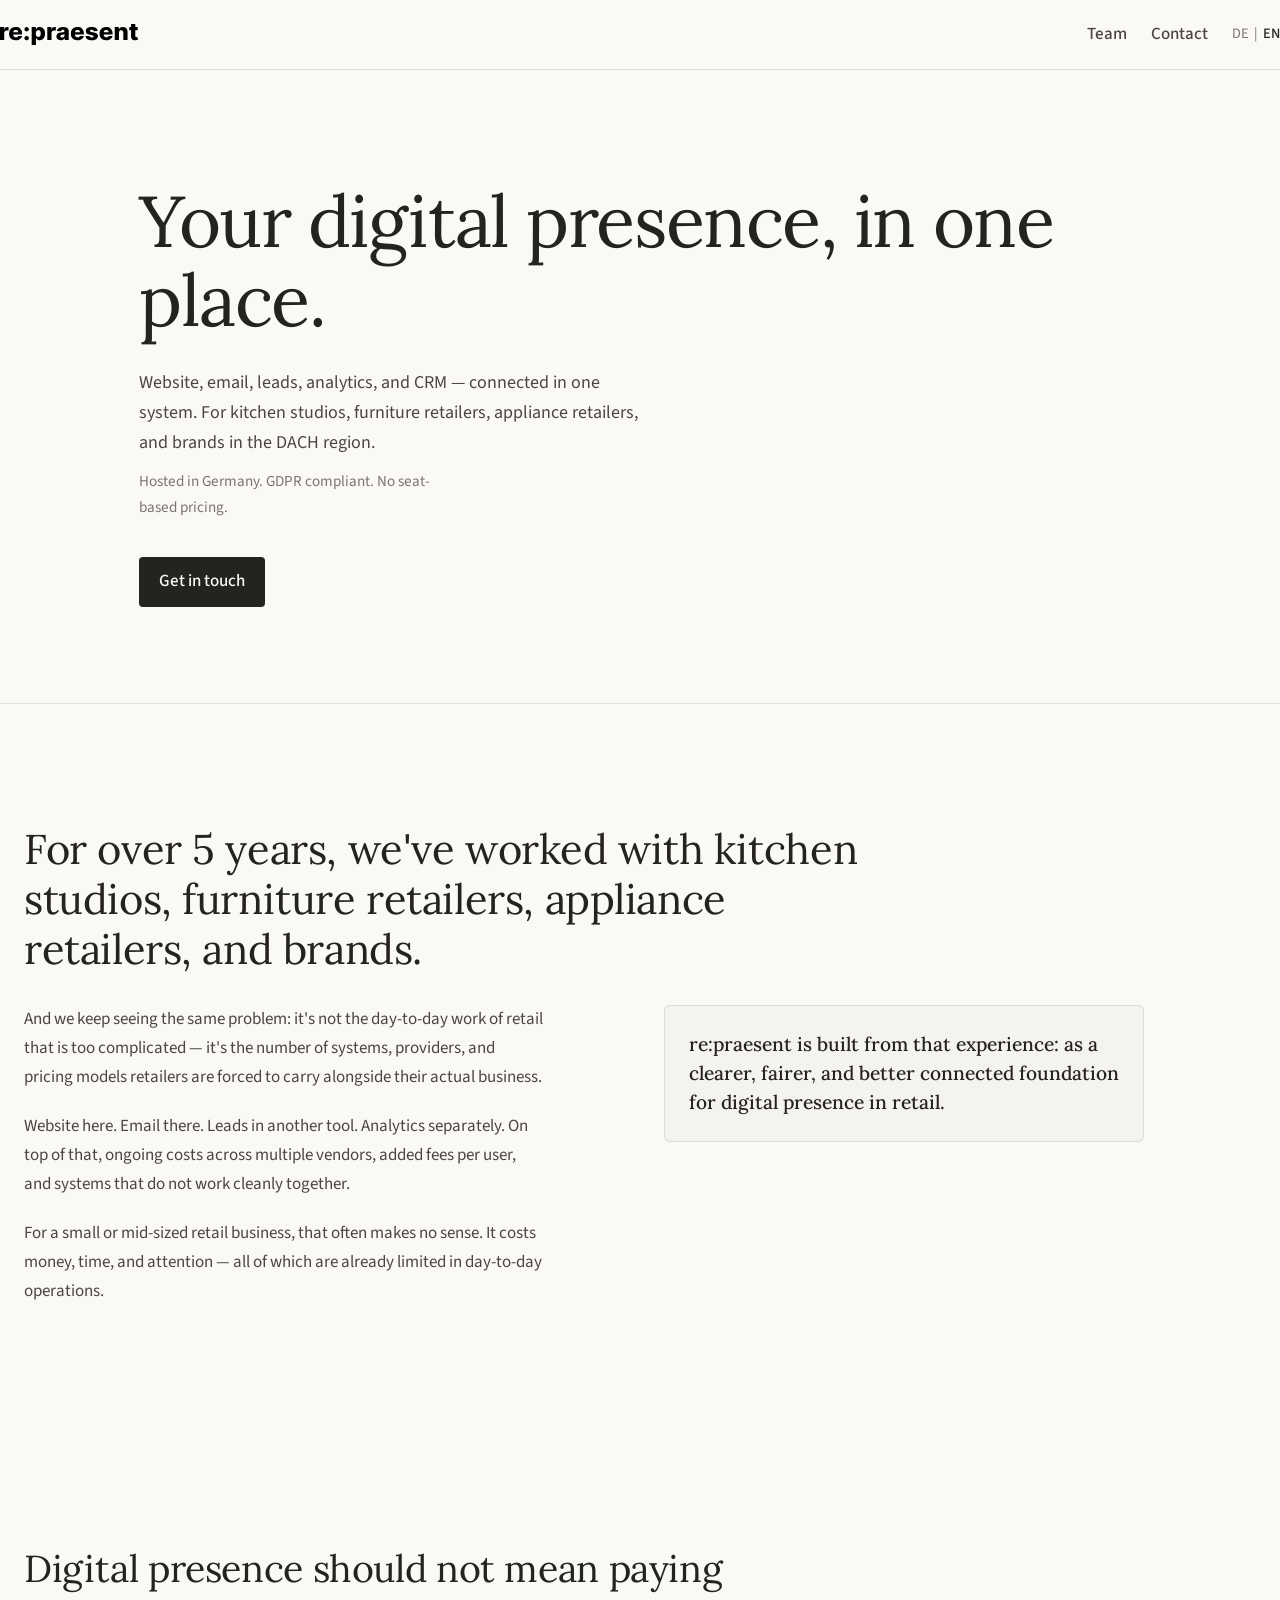
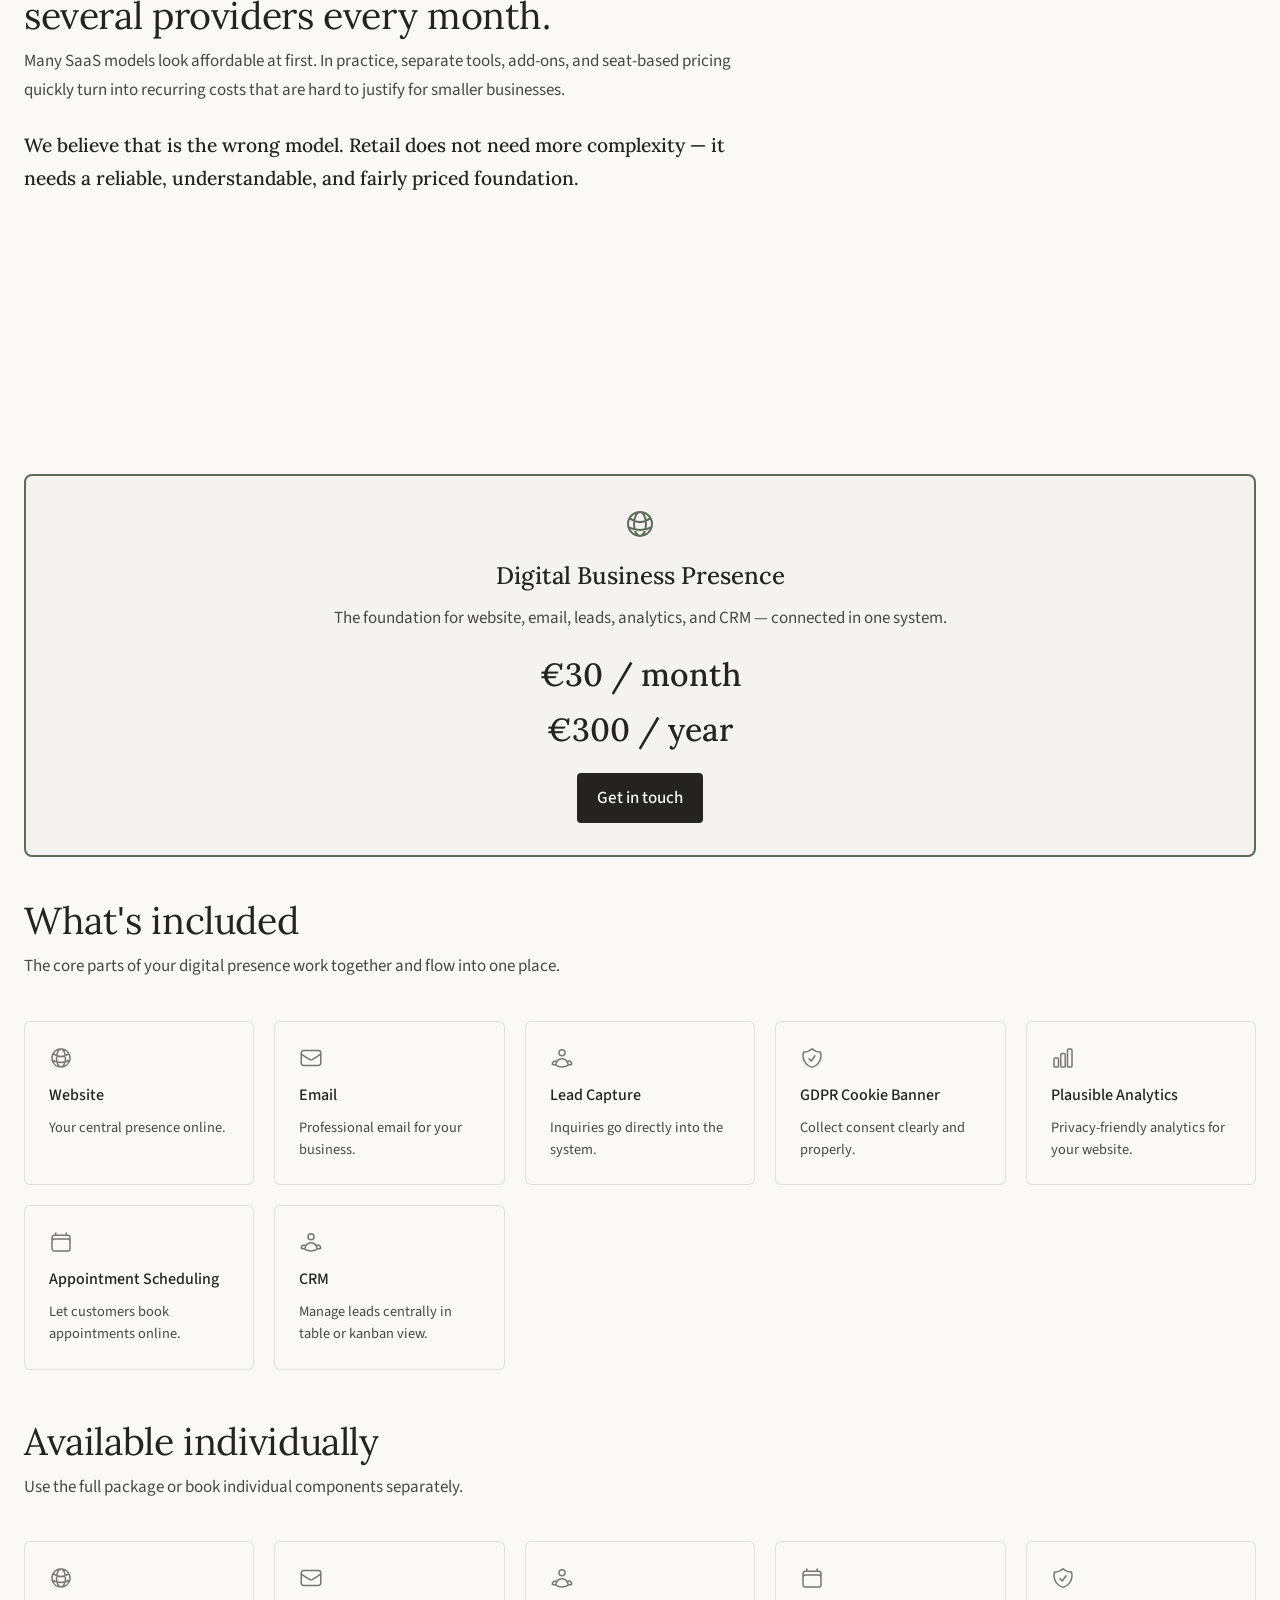
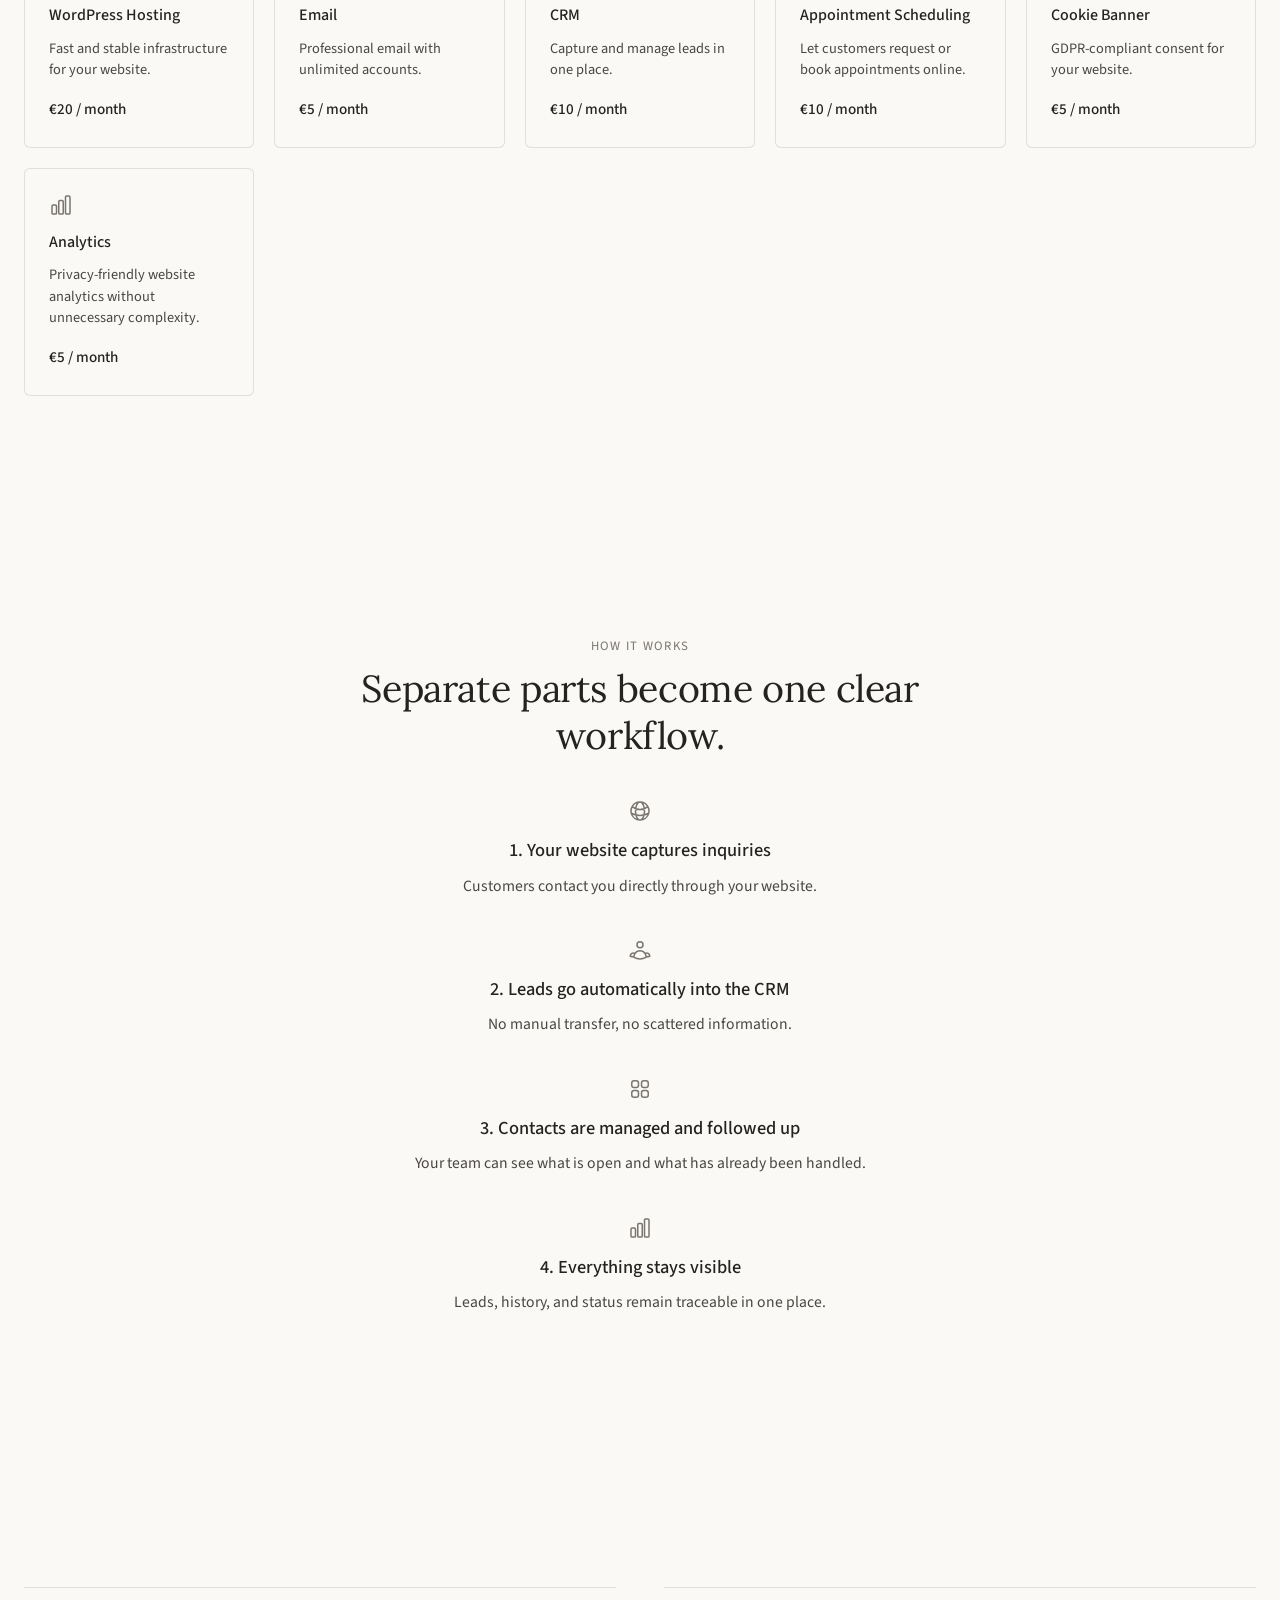
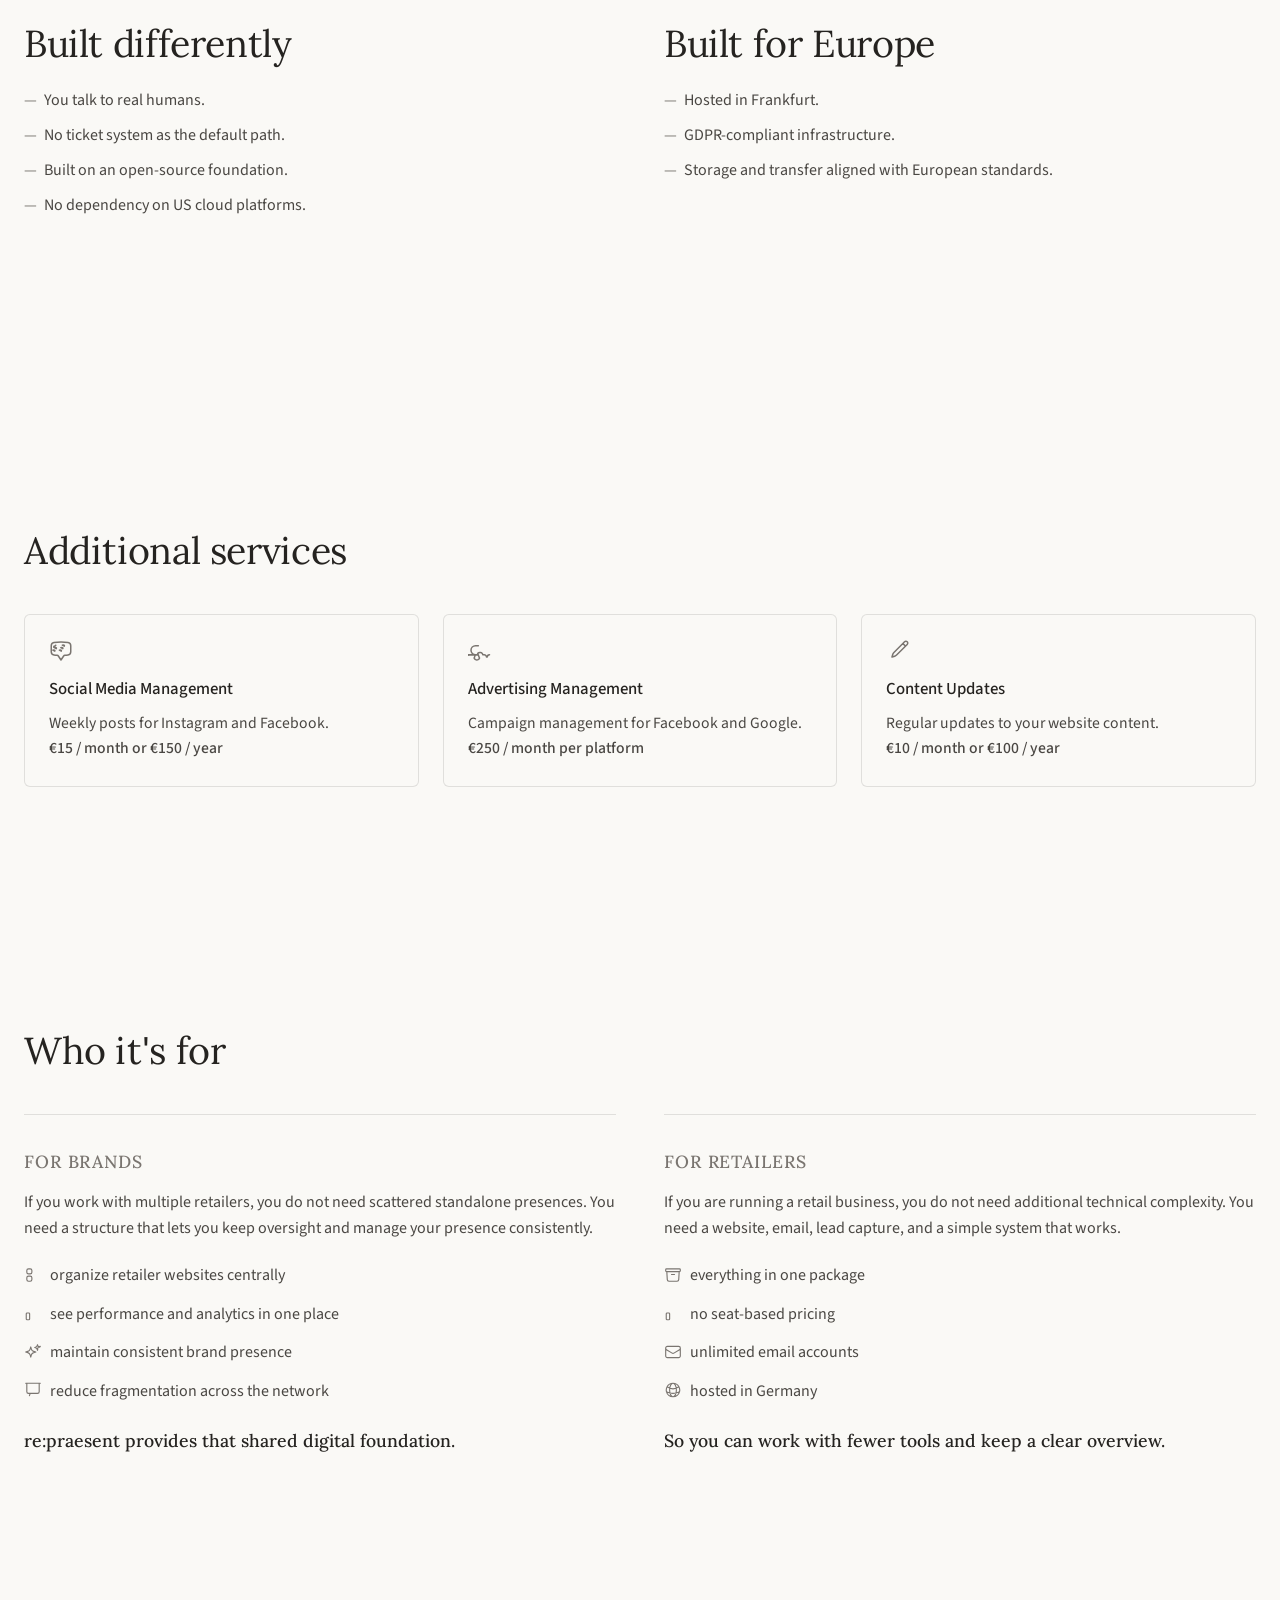
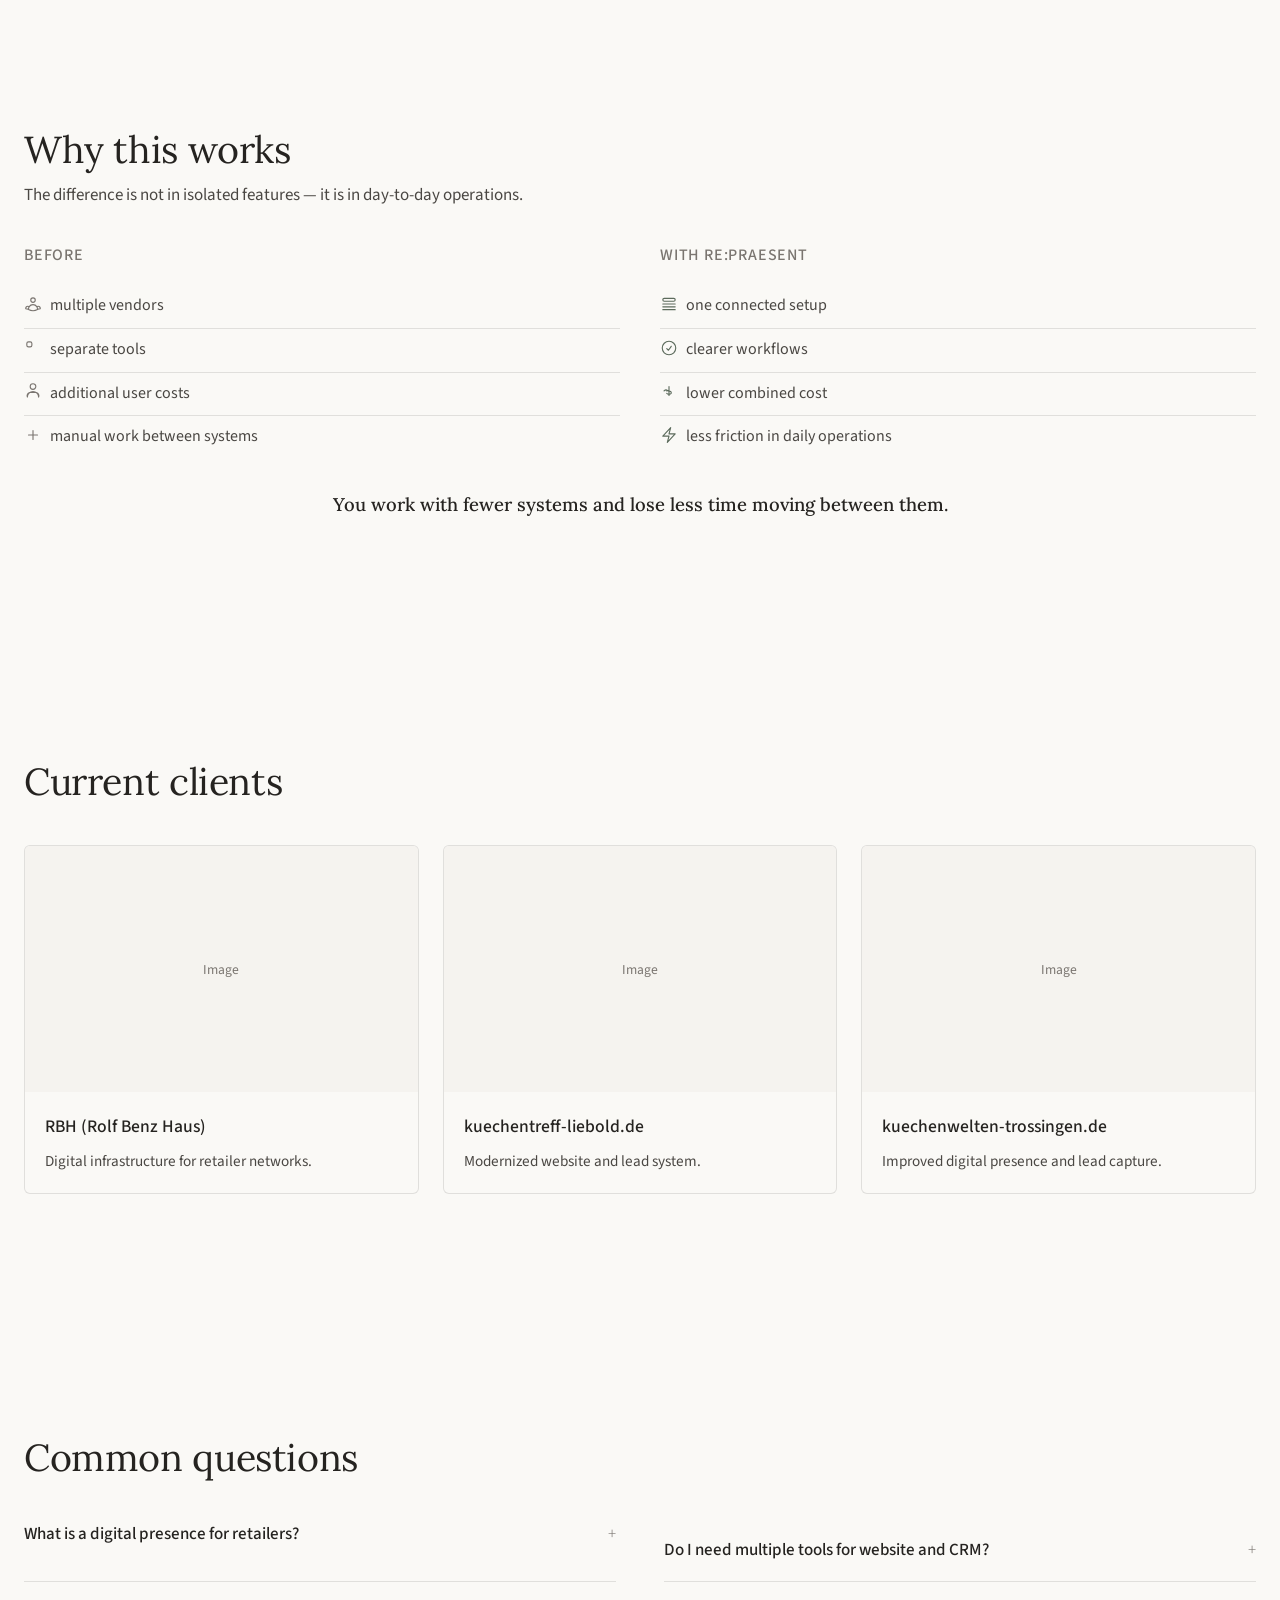
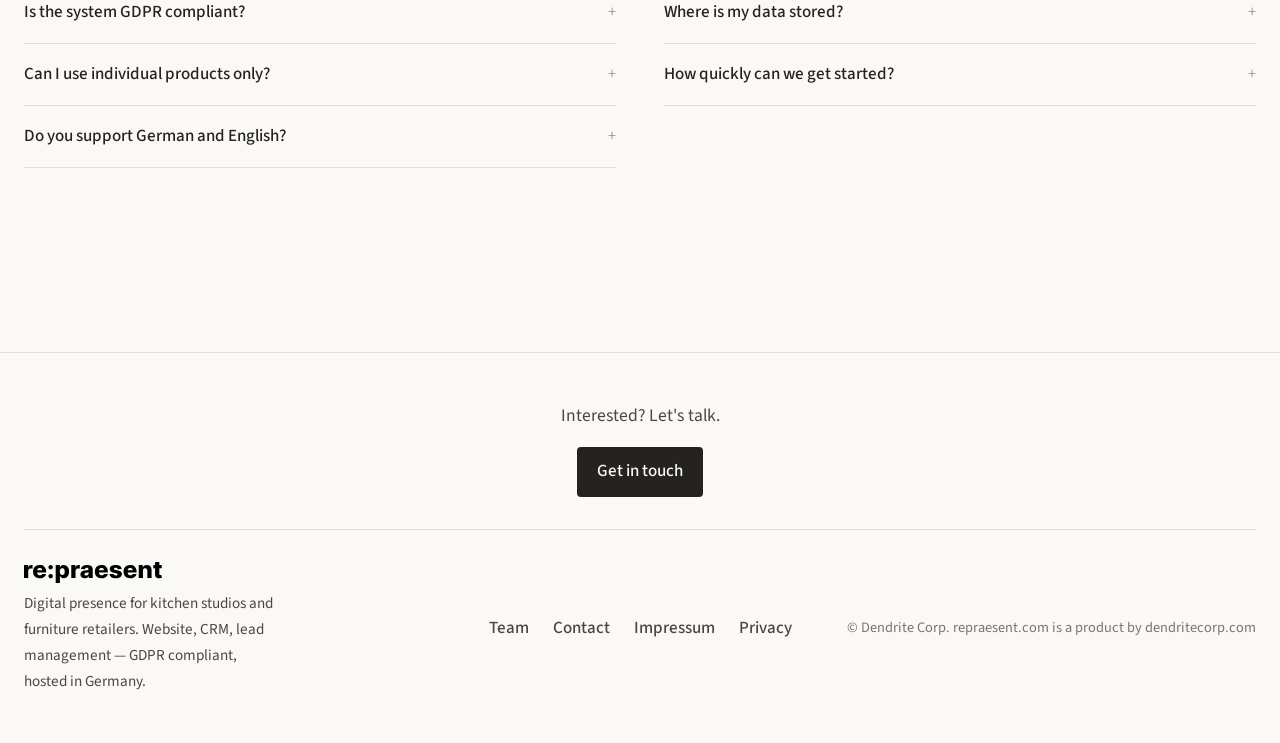
==== commit d9f7a5d1: "v0.2.7" ====
--- a/en/index.html
+++ b/en/index.html
@@ -53,193 +53,164 @@
   <main>
     <section class="hero" id="hero">
       <div class="container hero-inner">
-        <h1 class="hero-title">Everything you need for your digital presence — in one system.</h1>
-        <p class="hero-text">Website, leads, email, analytics, and CRM.
-Built for kitchen studios, furniture retailers, and brands.</p>
+        <h1 class="hero-title">Your digital presence, in one place.</h1>
+        <p class="hero-text">Website, email, leads, analytics, and CRM — connected in one system. For kitchen studios, furniture retailers, appliance retailers, and brands in the DACH region.</p>
         <p class="hero-trust">Hosted in Germany. GDPR compliant. No seat-based pricing.</p>
         <a class="btn" href="contact.html">Get in touch</a>
       </div>
     </section>
 
     <section class="section story-section">
-      <div class="container">
-        <h2 class="section-title">We've been working with kitchen studios, furniture retailers, and brands for over 5 years.</h2>
-        <p>And we keep seeing the same problem.</p>
-        <p>Too many systems.<br>Too many providers.<br>Too much cost.</p>
-        <p>Website here. Leads there. Email somewhere else. Analytics in another tool.</p>
-        <p>Nothing is really connected.</p>
-        <p>And in the end, retailers pay every month for systems that don't work together.</p>
-        <p>That doesn't make sense.</p>
-        <p class="story-resolution">re:praesent is built from that experience.</p>
-      </div>
-    </section>
-
-    <section class="section section-split problem-section">
-      <div class="container container-wide">
-        <div class="split-content">
-          <h2 class="problem-headline">Running a retailer today means managing too many systems.</h2>
-          <ul class="problem-list">
-            <li>websites separate from leads</li>
-            <li>emails separate from systems</li>
-            <li>analytics hard to access</li>
-            <li>follow-up inconsistent</li>
-            <li>data scattered across tools</li>
-            <li>tools don't talk to each other</li>
-          </ul>
-          <p class="problem-experience">For over 5 years, we have worked with retailers and brands in the furniture and kitchen industry.</p>
-          <p class="problem-experience">We've seen the same problem everywhere: too many tools, too much cost, too much complexity.</p>
-        </div>
-        <div class="split-content">
-          <p class="problem-resolution">re:praesent brings everything into one system.</p>
-        </div>
-      </div>
-    </section>
-
-    <section class="section positioning-section">
-      <div class="container">
-        <div class="section-header">
-          <h2 class="section-title">The industry is overcomplicated — and overpriced.</h2>
-          <ul class="problem-list">
-            <li>retailers are forced to pay for multiple tools</li>
-            <li>pricing is often unclear and increases over time</li>
-            <li>systems are fragmented and hard to manage</li>
-          </ul>
-          <p class="positioning-statement">We believe this should be simpler, more transparent, and more fair.</p>
-        </div>
-      </div>
-    </section>
-
-    <section class="section section-split product-intro">
-      <div class="container">
-        <div class="split-content">
-          <div class="section-header">
-            <h2 class="section-title">Digital Business Presence</h2>
-            <p class="section-description">Website, email, lead capture, appointment scheduling, analytics, CRM — everything works together. No setup between tools. No integrations that break. No data loss.</p>
-          </div>
-        </div>
-        <div class="split-content">
-          <p class="key-point">Everything works together.</p>
-        </div>
-      </div>
-    </section>
-
-    <section class="section section-split">
-      <div class="container">
-        <div class="split-content">
-          <div class="section-header">
-            <h2 class="section-title">What's included</h2>
-            <p class="included-note">Everything works together.</p>
-          </div>
-        </div>
-        <div class="split-content">
-          <div class="product-cards">
-            <div class="product-card card">
-              <span class="product-card-icon" aria-hidden="true"><svg xmlns="http://www.w3.org/2000/svg" fill="none" viewBox="0 0 24 24" stroke-width="1.5" stroke="currentColor" width="24" height="24"><path stroke-linecap="round" stroke-linejoin="round" d="M12 21a9.004 9.004 0 0 0 8.716-6.747M12 21a9.004 9.004 0 0 1-8.716-6.747M12 21c2.485 0 4.5-4.03 4.5-9S14.485 3 12 3m0 18c-2.485 0-4.5-4.03-4.5-9S9.515 3 12 3m0 0a8.997 8.997 0 0 1 7.843 4.582M12 3a8.997 8.997 0 0 0-7.843 4.582m15.686 0A11.953 11.953 0 0 1 12 10.5c-2.998 0-5.74-1.1-7.843-2.918m15.686 0A8.959 8.959 0 0 1 21 12c0 .778-.099 1.533-.284 2.253m0 0A17.919 17.919 0 0 1 12 16.5c-3.162 0-6.133-.815-8.716-2.247m0 0A9.015 9.015 0 0 1 3 12c0-1.605.42-3.113 1.157-4.418" /></svg></span>
-              <h3 class="product-card-name">WordPress Hosting</h3>
-              <p class="product-card-desc">Fast and stable website infrastructure. €20 / month</p>
-            </div>
-            <div class="product-card card">
-              <span class="product-card-icon" aria-hidden="true"><svg xmlns="http://www.w3.org/2000/svg" fill="none" viewBox="0 0 24 24" stroke-width="1.5" stroke="currentColor" width="24" height="24"><path stroke-linecap="round" stroke-linejoin="round" d="M21.75 6.75v10.5a2.25 2.25 0 0 1-2.25 2.25h-15a2.25 2.25 0 0 1-2.25-2.25V6.75m19.5 0A2.25 2.25 0 0 0 19.5 4.5h-15a2.25 2.25 0 0 0-2.25 2.25m19.5 0v.243a2.25 2.25 0 0 1-1.07 1.916l-7.5 4.615a2.25 2.25 0 0 1-2.36 0L3.32 8.91a2.25 2.25 0 0 1-1.07-1.916V6.75" /></svg></span>
-              <h3 class="product-card-name">Email</h3>
-              <p class="product-card-desc">Professional email with unlimited accounts. €5 / month</p>
-            </div>
-            <div class="product-card card">
-              <span class="product-card-icon" aria-hidden="true"><svg xmlns="http://www.w3.org/2000/svg" fill="none" viewBox="0 0 24 24" stroke-width="1.5" stroke="currentColor" width="24" height="24"><path stroke-linecap="round" stroke-linejoin="round" d="M18 18.72a9.094 9.094 0 0 0 3.741-.479 3 3 0 0 0-4.682-2.72m.94 3.198.001.031c0 .225-.012.447-.037.666A11.944 11.944 0 0 1 12 21c-2.17 0-4.207-.576-5.963-1.584A6.062 6.062 0 0 1 6 18.719m12 0a5.971 5.971 0 0 0-.941-3.197m0 0A5.995 5.995 0 0 0 12 12.75a5.995 5.995 0 0 0-5.058 2.772m0 0a3 3 0 0 0-4.681 2.72 8.986 8.986 0 0 0 3.74.477m.94-3.197a5.971 5.971 0 0 0-.94 3.197M15 6.75a3 3 0 1 1-6 0 3 3 0 0 1 6 0Z" /></svg></span>
-              <h3 class="product-card-name">CRM</h3>
-              <p class="product-card-desc">Manage all leads in one place. €10 / month</p>
-            </div>
-            <div class="product-card card">
-              <span class="product-card-icon" aria-hidden="true"><svg xmlns="http://www.w3.org/2000/svg" fill="none" viewBox="0 0 24 24" stroke-width="1.5" stroke="currentColor" width="24" height="24"><path stroke-linecap="round" stroke-linejoin="round" d="M6.75 3v2.25M17.25 3v2.25M3 18.75V7.5a2.25 2.25 0 0 1 2.25-2.25h13.5A2.25 2.25 0 0 1 21 7.5v11.25m-18 0A2.25 2.25 0 0 0 5.25 21h13.5A2.25 2.25 0 0 0 21 18.75m-18 0v-7.5A2.25 2.25 0 0 1 5.25 9h13.5A2.25 2.25 0 0 1 21 11.25v7.5" /></svg></span>
-              <h3 class="product-card-name">Appointment Scheduling</h3>
-              <p class="product-card-desc">Let customers book appointments online. €10 / month</p>
-            </div>
-            <div class="product-card card">
-              <span class="product-card-icon" aria-hidden="true"><svg xmlns="http://www.w3.org/2000/svg" fill="none" viewBox="0 0 24 24" stroke-width="1.5" stroke="currentColor" width="24" height="24"><path stroke-linecap="round" stroke-linejoin="round" d="M9 12.75 11.25 15 15 9.75m-3-7.036A11.959 11.959 0 0 1 3.598 6 11.99 11.99 0 0 0 3 9.749c0 5.592 3.824 10.29 9 11.623 5.176-1.332 9-6.03 9-11.622 0-1.31-.21-2.571-.598-3.751h-.152c-3.196 0-6.1-1.248-8.25-3.285Z" /></svg></span>
-              <h3 class="product-card-name">Cookie Banner</h3>
-              <p class="product-card-desc">GDPR-compliant consent solution. €5 / month</p>
-            </div>
-            <div class="product-card card">
-              <span class="product-card-icon" aria-hidden="true"><svg xmlns="http://www.w3.org/2000/svg" fill="none" viewBox="0 0 24 24" stroke-width="1.5" stroke="currentColor" width="24" height="24"><path stroke-linecap="round" stroke-linejoin="round" d="M3 13.125C3 12.504 3.504 12 4.125 12h2.25c.621 0 1.125.504 1.125 1.125v6.75C7.5 20.496 6.996 21 6.375 21h-2.25A1.125 1.125 0 0 1 3 19.875v-6.75ZM9.75 8.625c0-.621.504-1.125 1.125-1.125h2.25c.621 0 1.125.504 1.125 1.125v11.25c0 .621-.504 1.125-1.125 1.125h-2.25a1.125 1.125 0 0 1-1.125-1.125V8.625ZM16.5 4.125c0-.621.504-1.125 1.125-1.125h2.25C20.496 3 21 3.504 21 4.125v15.75c0 .621-.504 1.125-1.125 1.125h-2.25a1.125 1.125 0 0 1-1.125-1.125V4.125Z" /></svg></span>
-              <h3 class="product-card-name">Analytics</h3>
-              <p class="product-card-desc">Privacy-friendly analytics without tracking issues. €5 / month</p>
-            </div>
-          </div>
-        </div>
-      </div>
-    </section>
-
-    <section class="section">
-      <div class="container">
-        <div class="section-header" style="text-align: center; margin-left: auto; margin-right: auto;">
-          <h2 class="section-title">How it works</h2>
+      <div class="story-container">
+        <h2 class="story-heading">For over 5 years, we've worked with kitchen studios, furniture retailers, appliance retailers, and brands.</h2>
+        <div class="story-grid">
+          <div class="story-body">
+            <p>And we keep seeing the same problem: it's not the day-to-day work of retail that is too complicated — it's the number of systems, providers, and pricing models retailers are forced to carry alongside their actual business.</p>
+            <p>Website here. Email there. Leads in another tool. Analytics separately. On top of that, ongoing costs across multiple vendors, added fees per user, and systems that do not work cleanly together.</p>
+            <p>For a small or mid-sized retail business, that often makes no sense. It costs money, time, and attention — all of which are already limited in day-to-day operations.</p>
+          </div>
+          <div class="story-support">
+            <p>re:praesent is built from that experience: as a clearer, fairer, and better connected foundation for digital presence in retail.</p>
+          </div>
+        </div>
+      </div>
+    </section>
+
+    <section class="section industry-pricing-section">
+      <div class="container">
+        <div class="section-header">
+          <h2 class="section-title">Digital presence should not mean paying several providers every month.</h2>
+          <p class="section-description">Many SaaS models look affordable at first. In practice, separate tools, add-ons, and seat-based pricing quickly turn into recurring costs that are hard to justify for smaller businesses.</p>
+          <p class="positioning-statement">We believe that is the wrong model. Retail does not need more complexity — it needs a reliable, understandable, and fairly priced foundation.</p>
+        </div>
+      </div>
+    </section>
+
+    <section class="section" id="product">
+      <div class="container">
+        <div class="main-product-card pricing-hero-card">
+          <span class="pricing-hero-icon" aria-hidden="true"><svg xmlns="http://www.w3.org/2000/svg" fill="none" viewBox="0 0 24 24" stroke-width="1.5" stroke="currentColor" width="32" height="32"><path stroke-linecap="round" stroke-linejoin="round" d="M12 21a9.004 9.004 0 0 0 8.716-6.747M12 21a9.004 9.004 0 0 1-8.716-6.747M12 21c2.485 0 4.5-4.03 4.5-9S14.485 3 12 3m0 18c-2.485 0-4.5-4.03-4.5-9S9.515 3 12 3m0 0a8.997 8.997 0 0 1 7.843 4.582M12 3a8.997 8.997 0 0 0-7.843 4.582m15.686 0A11.953 11.953 0 0 1 12 10.5c-2.998 0-5.74-1.1-7.843-2.918m15.686 0A8.959 8.959 0 0 1 21 12c0 .778-.099 1.533-.284 2.253m0 0A17.919 17.919 0 0 1 12 16.5c-3.162 0-6.133-.815-8.716-2.247m0 0A9.015 9.015 0 0 1 3 12c0-1.605.42-3.113 1.157-4.418" /></svg></span>
+          <h3 class="pricing-hero-title">Digital Business Presence</h3>
+          <p class="pricing-hero-desc">The foundation for website, email, leads, analytics, and CRM — connected in one system.</p>
+          <p class="pricing-hero-price">€30 / month<br>€300 / year</p>
+          <a class="btn" href="contact.html">Get in touch</a>
+        </div>
+
+        <div class="section-header">
+          <h2 class="section-title">What's included</h2>
+          <p class="section-description">The core parts of your digital presence work together and flow into one place.</p>
+        </div>
+        <div class="product-cards product-cards-included">
+          <div class="product-card card">
+            <span class="product-card-icon" aria-hidden="true"><svg xmlns="http://www.w3.org/2000/svg" fill="none" viewBox="0 0 24 24" stroke-width="1.5" stroke="currentColor" width="24" height="24"><path stroke-linecap="round" stroke-linejoin="round" d="M12 21a9.004 9.004 0 0 0 8.716-6.747M12 21a9.004 9.004 0 0 1-8.716-6.747M12 21c2.485 0 4.5-4.03 4.5-9S14.485 3 12 3m0 18c-2.485 0-4.5-4.03-4.5-9S9.515 3 12 3m0 0a8.997 8.997 0 0 1 7.843 4.582M12 3a8.997 8.997 0 0 0-7.843 4.582m15.686 0A11.953 11.953 0 0 1 12 10.5c-2.998 0-5.74-1.1-7.843-2.918m15.686 0A8.959 8.959 0 0 1 21 12c0 .778-.099 1.533-.284 2.253m0 0A17.919 17.919 0 0 1 12 16.5c-3.162 0-6.133-.815-8.716-2.247m0 0A9.015 9.015 0 0 1 3 12c0-1.605.42-3.113 1.157-4.418" /></svg></span>
+            <h3 class="product-card-name">Website</h3>
+            <p class="product-card-desc">Your central presence online.</p>
+          </div>
+          <div class="product-card card">
+            <span class="product-card-icon" aria-hidden="true"><svg xmlns="http://www.w3.org/2000/svg" fill="none" viewBox="0 0 24 24" stroke-width="1.5" stroke="currentColor" width="24" height="24"><path stroke-linecap="round" stroke-linejoin="round" d="M21.75 6.75v10.5a2.25 2.25 0 0 1-2.25 2.25h-15a2.25 2.25 0 0 1-2.25-2.25V6.75m19.5 0A2.25 2.25 0 0 0 19.5 4.5h-15a2.25 2.25 0 0 0-2.25 2.25m19.5 0v.243a2.25 2.25 0 0 1-1.07 1.916l-7.5 4.615a2.25 2.25 0 0 1-2.36 0L3.32 8.91a2.25 2.25 0 0 1-1.07-1.916V6.75" /></svg></span>
+            <h3 class="product-card-name">Email</h3>
+            <p class="product-card-desc">Professional email for your business.</p>
+          </div>
+          <div class="product-card card">
+            <span class="product-card-icon" aria-hidden="true"><svg xmlns="http://www.w3.org/2000/svg" fill="none" viewBox="0 0 24 24" stroke-width="1.5" stroke="currentColor" width="24" height="24"><path stroke-linecap="round" stroke-linejoin="round" d="M18 18.72a9.094 9.094 0 0 0 3.741-.479 3 3 0 0 0-4.682-2.72m.94 3.198.001.031c0 .225-.012.447-.037.666A11.944 11.944 0 0 1 12 21c-2.17 0-4.207-.576-5.963-1.584A6.062 6.062 0 0 1 6 18.719m12 0a5.971 5.971 0 0 0-.941-3.197m0 0A5.995 5.995 0 0 0 12 12.75a5.995 5.995 0 0 0-5.058 2.772m0 0a3 3 0 0 0-4.681 2.72 8.986 8.986 0 0 0 3.74.477m.94-3.197a5.971 5.971 0 0 0-.94 3.197M15 6.75a3 3 0 1 1-6 0 3 3 0 0 1 6 0Z" /></svg></span>
+            <h3 class="product-card-name">Lead Capture</h3>
+            <p class="product-card-desc">Inquiries go directly into the system.</p>
+          </div>
+          <div class="product-card card">
+            <span class="product-card-icon" aria-hidden="true"><svg xmlns="http://www.w3.org/2000/svg" fill="none" viewBox="0 0 24 24" stroke-width="1.5" stroke="currentColor" width="24" height="24"><path stroke-linecap="round" stroke-linejoin="round" d="M9 12.75 11.25 15 15 9.75m-3-7.036A11.959 11.959 0 0 1 3.598 6 11.99 11.99 0 0 0 3 9.749c0 5.592 3.824 10.29 9 11.623 5.176-1.332 9-6.03 9-11.622 0-1.31-.21-2.571-.598-3.751h-.152c-3.196 0-6.1-1.248-8.25-3.285Z" /></svg></span>
+            <h3 class="product-card-name">GDPR Cookie Banner</h3>
+            <p class="product-card-desc">Collect consent clearly and properly.</p>
+          </div>
+          <div class="product-card card">
+            <span class="product-card-icon" aria-hidden="true"><svg xmlns="http://www.w3.org/2000/svg" fill="none" viewBox="0 0 24 24" stroke-width="1.5" stroke="currentColor" width="24" height="24"><path stroke-linecap="round" stroke-linejoin="round" d="M3 13.125C3 12.504 3.504 12 4.125 12h2.25c.621 0 1.125.504 1.125 1.125v6.75C7.5 20.496 6.996 21 6.375 21h-2.25A1.125 1.125 0 0 1 3 19.875v-6.75ZM9.75 8.625c0-.621.504-1.125 1.125-1.125h2.25c.621 0 1.125.504 1.125 1.125v11.25c0 .621-.504 1.125-1.125 1.125h-2.25a1.125 1.125 0 0 1-1.125-1.125V8.625ZM16.5 4.125c0-.621.504-1.125 1.125-1.125h2.25C20.496 3 21 3.504 21 4.125v15.75c0 .621-.504 1.125-1.125 1.125h-2.25a1.125 1.125 0 0 1-1.125-1.125V4.125Z" /></svg></span>
+            <h3 class="product-card-name">Plausible Analytics</h3>
+            <p class="product-card-desc">Privacy-friendly analytics for your website.</p>
+          </div>
+          <div class="product-card card">
+            <span class="product-card-icon" aria-hidden="true"><svg xmlns="http://www.w3.org/2000/svg" fill="none" viewBox="0 0 24 24" stroke-width="1.5" stroke="currentColor" width="24" height="24"><path stroke-linecap="round" stroke-linejoin="round" d="M6.75 3v2.25M17.25 3v2.25M3 18.75V7.5a2.25 2.25 0 0 1 2.25-2.25h13.5A2.25 2.25 0 0 1 21 7.5v11.25m-18 0A2.25 2.25 0 0 0 5.25 21h13.5A2.25 2.25 0 0 0 21 18.75m-18 0v-7.5A2.25 2.25 0 0 1 5.25 9h13.5A2.25 2.25 0 0 1 21 11.25v7.5" /></svg></span>
+            <h3 class="product-card-name">Appointment Scheduling</h3>
+            <p class="product-card-desc">Let customers book appointments online.</p>
+          </div>
+          <div class="product-card card">
+            <span class="product-card-icon" aria-hidden="true"><svg xmlns="http://www.w3.org/2000/svg" fill="none" viewBox="0 0 24 24" stroke-width="1.5" stroke="currentColor" width="24" height="24"><path stroke-linecap="round" stroke-linejoin="round" d="M18 18.72a9.094 9.094 0 0 0 3.741-.479 3 3 0 0 0-4.682-2.72m.94 3.198.001.031c0 .225-.012.447-.037.666A11.944 11.944 0 0 1 12 21c-2.17 0-4.207-.576-5.963-1.584A6.062 6.062 0 0 1 6 18.719m12 0a5.971 5.971 0 0 0-.941-3.197m0 0A5.995 5.995 0 0 0 12 12.75a5.995 5.995 0 0 0-5.058 2.772m0 0a3 3 0 0 0-4.681 2.72 8.986 8.986 0 0 0 3.74.477m.94-3.197a5.971 5.971 0 0 0-.94 3.197M15 6.75a3 3 0 1 1-6 0 3 3 0 0 1 6 0Z" /></svg></span>
+            <h3 class="product-card-name">CRM</h3>
+            <p class="product-card-desc">Manage leads centrally in table or kanban view.</p>
+          </div>
+        </div>
+
+        <div class="section-header" style="margin-top: 3rem;">
+          <h2 class="section-title">Available individually</h2>
+          <p class="section-description">Use the full package or book individual components separately.</p>
+        </div>
+        <div class="product-cards product-cards-individual">
+          <div class="product-card card">
+            <span class="product-card-icon" aria-hidden="true"><svg xmlns="http://www.w3.org/2000/svg" fill="none" viewBox="0 0 24 24" stroke-width="1.5" stroke="currentColor" width="24" height="24"><path stroke-linecap="round" stroke-linejoin="round" d="M12 21a9.004 9.004 0 0 0 8.716-6.747M12 21a9.004 9.004 0 0 1-8.716-6.747M12 21c2.485 0 4.5-4.03 4.5-9S14.485 3 12 3m0 18c-2.485 0-4.5-4.03-4.5-9S9.515 3 12 3m0 0a8.997 8.997 0 0 1 7.843 4.582M12 3a8.997 8.997 0 0 0-7.843 4.582m15.686 0A11.953 11.953 0 0 1 12 10.5c-2.998 0-5.74-1.1-7.843-2.918m15.686 0A8.959 8.959 0 0 1 21 12c0 .778-.099 1.533-.284 2.253m0 0A17.919 17.919 0 0 1 12 16.5c-3.162 0-6.133-.815-8.716-2.247m0 0A9.015 9.015 0 0 1 3 12c0-1.605.42-3.113 1.157-4.418" /></svg></span>
+            <h3 class="product-card-name">WordPress Hosting</h3>
+            <p class="product-card-desc">Fast and stable infrastructure for your website.</p>
+            <p class="product-card-price">€20 / month</p>
+          </div>
+          <div class="product-card card">
+            <span class="product-card-icon" aria-hidden="true"><svg xmlns="http://www.w3.org/2000/svg" fill="none" viewBox="0 0 24 24" stroke-width="1.5" stroke="currentColor" width="24" height="24"><path stroke-linecap="round" stroke-linejoin="round" d="M21.75 6.75v10.5a2.25 2.25 0 0 1-2.25 2.25h-15a2.25 2.25 0 0 1-2.25-2.25V6.75m19.5 0A2.25 2.25 0 0 0 19.5 4.5h-15a2.25 2.25 0 0 0-2.25 2.25m19.5 0v.243a2.25 2.25 0 0 1-1.07 1.916l-7.5 4.615a2.25 2.25 0 0 1-2.36 0L3.32 8.91a2.25 2.25 0 0 1-1.07-1.916V6.75" /></svg></span>
+            <h3 class="product-card-name">Email</h3>
+            <p class="product-card-desc">Professional email with unlimited accounts.</p>
+            <p class="product-card-price">€5 / month</p>
+          </div>
+          <div class="product-card card">
+            <span class="product-card-icon" aria-hidden="true"><svg xmlns="http://www.w3.org/2000/svg" fill="none" viewBox="0 0 24 24" stroke-width="1.5" stroke="currentColor" width="24" height="24"><path stroke-linecap="round" stroke-linejoin="round" d="M18 18.72a9.094 9.094 0 0 0 3.741-.479 3 3 0 0 0-4.682-2.72m.94 3.198.001.031c0 .225-.012.447-.037.666A11.944 11.944 0 0 1 12 21c-2.17 0-4.207-.576-5.963-1.584A6.062 6.062 0 0 1 6 18.719m12 0a5.971 5.971 0 0 0-.941-3.197m0 0A5.995 5.995 0 0 0 12 12.75a5.995 5.995 0 0 0-5.058 2.772m0 0a3 3 0 0 0-4.681 2.72 8.986 8.986 0 0 0 3.74.477m.94-3.197a5.971 5.971 0 0 0-.94 3.197M15 6.75a3 3 0 1 1-6 0 3 3 0 0 1 6 0Z" /></svg></span>
+            <h3 class="product-card-name">CRM</h3>
+            <p class="product-card-desc">Capture and manage leads in one place.</p>
+            <p class="product-card-price">€10 / month</p>
+          </div>
+          <div class="product-card card">
+            <span class="product-card-icon" aria-hidden="true"><svg xmlns="http://www.w3.org/2000/svg" fill="none" viewBox="0 0 24 24" stroke-width="1.5" stroke="currentColor" width="24" height="24"><path stroke-linecap="round" stroke-linejoin="round" d="M6.75 3v2.25M17.25 3v2.25M3 18.75V7.5a2.25 2.25 0 0 1 2.25-2.25h13.5A2.25 2.25 0 0 1 21 7.5v11.25m-18 0A2.25 2.25 0 0 0 5.25 21h13.5A2.25 2.25 0 0 0 21 18.75m-18 0v-7.5A2.25 2.25 0 0 1 5.25 9h13.5A2.25 2.25 0 0 1 21 11.25v7.5" /></svg></span>
+            <h3 class="product-card-name">Appointment Scheduling</h3>
+            <p class="product-card-desc">Let customers request or book appointments online.</p>
+            <p class="product-card-price">€10 / month</p>
+          </div>
+          <div class="product-card card">
+            <span class="product-card-icon" aria-hidden="true"><svg xmlns="http://www.w3.org/2000/svg" fill="none" viewBox="0 0 24 24" stroke-width="1.5" stroke="currentColor" width="24" height="24"><path stroke-linecap="round" stroke-linejoin="round" d="M9 12.75 11.25 15 15 9.75m-3-7.036A11.959 11.959 0 0 1 3.598 6 11.99 11.99 0 0 0 3 9.749c0 5.592 3.824 10.29 9 11.623 5.176-1.332 9-6.03 9-11.622 0-1.31-.21-2.571-.598-3.751h-.152c-3.196 0-6.1-1.248-8.25-3.285Z" /></svg></span>
+            <h3 class="product-card-name">Cookie Banner</h3>
+            <p class="product-card-desc">GDPR-compliant consent for your website.</p>
+            <p class="product-card-price">€5 / month</p>
+          </div>
+          <div class="product-card card">
+            <span class="product-card-icon" aria-hidden="true"><svg xmlns="http://www.w3.org/2000/svg" fill="none" viewBox="0 0 24 24" stroke-width="1.5" stroke="currentColor" width="24" height="24"><path stroke-linecap="round" stroke-linejoin="round" d="M3 13.125C3 12.504 3.504 12 4.125 12h2.25c.621 0 1.125.504 1.125 1.125v6.75C7.5 20.496 6.996 21 6.375 21h-2.25A1.125 1.125 0 0 1 3 19.875v-6.75ZM9.75 8.625c0-.621.504-1.125 1.125-1.125h2.25c.621 0 1.125.504 1.125 1.125v11.25c0 .621-.504 1.125-1.125 1.125h-2.25a1.125 1.125 0 0 1-1.125-1.125V8.625ZM16.5 4.125c0-.621.504-1.125 1.125-1.125h2.25C20.496 3 21 3.504 21 4.125v15.75c0 .621-.504 1.125-1.125 1.125h-2.25a1.125 1.125 0 0 1-1.125-1.125V4.125Z" /></svg></span>
+            <h3 class="product-card-name">Analytics</h3>
+            <p class="product-card-desc">Privacy-friendly website analytics without unnecessary complexity.</p>
+            <p class="product-card-price">€5 / month</p>
+          </div>
+        </div>
+      </div>
+    </section>
+
+    <section class="section how-it-works-section">
+      <div class="container">
+        <div class="section-header how-it-works-header">
+          <p class="eyebrow">How it works</p>
+          <h2 class="section-title">Separate parts become one clear workflow.</h2>
         </div>
         <div class="flow-steps-vertical">
           <div class="flow-step-vertical-item">
             <span class="flow-step-icon" aria-hidden="true"><svg xmlns="http://www.w3.org/2000/svg" fill="none" viewBox="0 0 24 24" stroke-width="1.5" stroke="currentColor" width="24" height="24"><path stroke-linecap="round" stroke-linejoin="round" d="M12 21a9.004 9.004 0 0 0 8.716-6.747M12 21a9.004 9.004 0 0 1-8.716-6.747M12 21c2.485 0 4.5-4.03 4.5-9S14.485 3 12 3m0 18c-2.485 0-4.5-4.03-4.5-9S9.515 3 12 3m0 0a8.997 8.997 0 0 1 7.843 4.582M12 3a8.997 8.997 0 0 0-7.843 4.582m15.686 0A11.953 11.953 0 0 1 12 10.5c-2.998 0-5.74-1.1-7.843-2.918m15.686 0A8.959 8.959 0 0 1 21 12c0 .778-.099 1.533-.284 2.253m0 0A17.919 17.919 0 0 1 12 16.5c-3.162 0-6.133-.815-8.716-2.247m0 0A9.015 9.015 0 0 1 3 12c0-1.605.42-3.113 1.157-4.418" /></svg></span>
-            <h3>1. Your website captures leads</h3>
-            <p>Customers contact you directly through your site.</p>
+            <h3>1. Your website captures inquiries</h3>
+            <p>Customers contact you directly through your website.</p>
           </div>
           <div class="flow-step-vertical-item">
             <span class="flow-step-icon" aria-hidden="true"><svg xmlns="http://www.w3.org/2000/svg" fill="none" viewBox="0 0 24 24" stroke-width="1.5" stroke="currentColor" width="24" height="24"><path stroke-linecap="round" stroke-linejoin="round" d="M18 18.72a9.094 9.094 0 0 0 3.741-.479 3 3 0 0 0-4.682-2.72m.94 3.198.001.031c0 .225-.012.447-.037.666A11.944 11.944 0 0 1 12 21c-2.17 0-4.207-.576-5.963-1.584A6.062 6.062 0 0 1 6 18.719m12 0a5.971 5.971 0 0 0-.941-3.197m0 0A5.995 5.995 0 0 0 12 12.75a5.995 5.995 0 0 0-5.058 2.772m0 0a3 3 0 0 0-4.681 2.72 8.986 8.986 0 0 0 3.74.477m.94-3.197a5.971 5.971 0 0 0-.94 3.197M15 6.75a3 3 0 1 1-6 0 3 3 0 0 1 6 0Z" /></svg></span>
             <h3>2. Leads go automatically into the CRM</h3>
-            <p>No forwarding, no manual entry.</p>
+            <p>No manual transfer, no scattered information.</p>
           </div>
           <div class="flow-step-vertical-item">
             <span class="flow-step-icon" aria-hidden="true"><svg xmlns="http://www.w3.org/2000/svg" fill="none" viewBox="0 0 24 24" stroke-width="1.5" stroke="currentColor" width="24" height="24"><path stroke-linecap="round" stroke-linejoin="round" d="M3.75 6A2.25 2.25 0 0 1 6 3.75h2.25A2.25 2.25 0 0 1 10.5 6v2.25a2.25 2.25 0 0 1-2.25 2.25H6a2.25 2.25 0 0 1-2.25-2.25V6ZM3.75 15.75A2.25 2.25 0 0 1 6 13.5h2.25a2.25 2.25 0 0 1 2.25 2.25V18a2.25 2.25 0 0 1-2.25 2.25H6A2.25 2.25 0 0 1 3.75 18v-2.25ZM13.5 6a2.25 2.25 0 0 1 2.25-2.25H18A2.25 2.25 0 0 1 20.25 6v2.25A2.25 2.25 0 0 1 18 10.5h-2.25a2.25 2.25 0 0 1-2.25-2.25V6ZM13.5 15.75a2.25 2.25 0 0 1 2.25-2.25H18a2.25 2.25 0 0 1 2.25 2.25V18A2.25 2.25 0 0 1 18 20.25h-2.25A2.25 2.25 0 0 1 13.5 18v-2.25Z" /></svg></span>
-            <h3>3. You manage and follow up</h3>
-            <p>All leads in one place, clearly organized.</p>
+            <h3>3. Contacts are managed and followed up</h3>
+            <p>Your team can see what is open and what has already been handled.</p>
           </div>
           <div class="flow-step-vertical-item">
             <span class="flow-step-icon" aria-hidden="true"><svg xmlns="http://www.w3.org/2000/svg" fill="none" viewBox="0 0 24 24" stroke-width="1.5" stroke="currentColor" width="24" height="24"><path stroke-linecap="round" stroke-linejoin="round" d="M3 13.125C3 12.504 3.504 12 4.125 12h2.25c.621 0 1.125.504 1.125 1.125v6.75C7.5 20.496 6.996 21 6.375 21h-2.25A1.125 1.125 0 0 1 3 19.875v-6.75ZM9.75 8.625c0-.621.504-1.125 1.125-1.125h2.25c.621 0 1.125.504 1.125 1.125v11.25c0 .621-.504 1.125-1.125 1.125h-2.25a1.125 1.125 0 0 1-1.125-1.125V8.625ZM16.5 4.125c0-.621.504-1.125 1.125-1.125h2.25C20.496 3 21 3.504 21 4.125v15.75c0 .621-.504 1.125-1.125 1.125h-2.25a1.125 1.125 0 0 1-1.125-1.125V4.125Z" /></svg></span>
-            <h3>4. Everything is visible</h3>
-            <p>You always know what's happening.</p>
-          </div>
-        </div>
-        <p style="text-align: center; color: var(--text-secondary); margin-top: 1rem;">A simple, connected workflow.</p>
-      </div>
-    </section>
-
-    <section class="section bundle-choice-section">
-      <div class="container">
-        <div class="section-header">
-          <h2 class="section-title">Use everything together — or only what you need.</h2>
-          <p class="section-description">Use the full system. Or choose individual components. Everything still works cleanly.</p>
-        </div>
-      </div>
-    </section>
-
-    <section class="section" id="pricing">
-      <div class="container">
-        <div class="section-header">
-          <h2 class="section-title">Pricing</h2>
-        </div>
-        <div class="pricing-hero-card">
-          <span class="pricing-hero-icon" aria-hidden="true"><svg xmlns="http://www.w3.org/2000/svg" fill="none" viewBox="0 0 24 24" stroke-width="1.5" stroke="currentColor" width="32" height="32"><path stroke-linecap="round" stroke-linejoin="round" d="M12 21a9.004 9.004 0 0 0 8.716-6.747M12 21a9.004 9.004 0 0 1-8.716-6.747M12 21c2.485 0 4.5-4.03 4.5-9S14.485 3 12 3m0 18c-2.485 0-4.5-4.03-4.5-9S9.515 3 12 3m0 0a8.997 8.997 0 0 1 7.843 4.582M12 3a8.997 8.997 0 0 0-7.843 4.582m15.686 0A11.953 11.953 0 0 1 12 10.5c-2.998 0-5.74-1.1-7.843-2.918m15.686 0A8.959 8.959 0 0 1 21 12c0 .778-.099 1.533-.284 2.253m0 0A17.919 17.919 0 0 1 12 16.5c-3.162 0-6.133-.815-8.716-2.247m0 0A9.015 9.015 0 0 1 3 12c0-1.605.42-3.113 1.157-4.418" /></svg></span>
-          <h3 class="pricing-hero-title">Digital Business Presence</h3>
-          <p class="pricing-hero-desc">Everything you need in one system.</p>
-          <ul class="pricing-hero-features">
-            <li>Website</li>
-            <li>Email</li>
-            <li>Leads</li>
-            <li>Analytics</li>
-            <li>CRM</li>
-          </ul>
-          <p class="pricing-hero-price">€30 / month · €300 / year</p>
-        </div>
-        <div class="pricing-bundle">
-          <p class="pricing-amount">€30/month or €300/year</p>
-          <p class="pricing-bundle-note">Combined value: €55/month</p>
-        </div>
-        <table class="pricing-table">
-          <tbody>
-            <tr><td>WordPress hosting</td><td>€20/month</td></tr>
-            <tr><td>Email</td><td>€5/month</td></tr>
-            <tr><td>CRM</td><td>€10/month</td></tr>
-            <tr><td>Appointment scheduling</td><td>€10/month</td></tr>
-            <tr><td>Cookie banner</td><td>€5/month</td></tr>
-            <tr><td>Plausible analytics</td><td>€5/month</td></tr>
-          </tbody>
-        </table>
+            <h3>4. Everything stays visible</h3>
+            <p>Leads, history, and status remain traceable in one place.</p>
+          </div>
+        </div>
       </div>
     </section>
 
@@ -250,17 +221,17 @@
             <h2 class="section-title">Built differently</h2>
             <ul class="problem-list">
               <li>You talk to real humans.</li>
-              <li>No ticket systems.</li>
-              <li>Built on open source.</li>
-              <li>No cloud dependency.</li>
+              <li>No ticket system as the default path.</li>
+              <li>Built on an open-source foundation.</li>
+              <li>No dependency on US cloud platforms.</li>
             </ul>
           </div>
           <div class="gdpr-block">
             <h2 class="section-title">Built for Europe</h2>
             <ul class="problem-list">
               <li>Hosted in Frankfurt.</li>
-              <li>GDPR compliant.</li>
-              <li>No US infrastructure.</li>
+              <li>GDPR-compliant infrastructure.</li>
+              <li>Storage and transfer aligned with European standards.</li>
             </ul>
           </div>
         </div>
@@ -276,20 +247,20 @@
           <div class="service-block card">
             <span class="service-icon" aria-hidden="true"><svg xmlns="http://www.w3.org/2000/svg" fill="none" viewBox="0 0 24 24" stroke-width="1.5" stroke="currentColor" width="24" height="24"><path stroke-linecap="round" stroke-linejoin="round" d="M6.827 6.175A2.31 2.31 0 0 1 5.186 7.23c-.38.154-.576.652-.318 1.027zm6.5 0a2.31 2.31 0 0 1 1.641-.055c.38.154.576.652.318 1.027zm-1.5 2.5a2.31 2.31 0 0 1 1.641-.055c.38.154.576.652.318 1.027zm-6.5 0a2.31 2.31 0 0 1 1.641-.055c.38.154.576.652.318 1.027zm-1.5 2.5a2.31 2.31 0 0 1 1.641-.055c.38.154.576.652.318 1.027zm6.5 0a2.31 2.31 0 0 1 1.641-.055c.38.154.576.652.318 1.027z" /><path stroke-linecap="round" stroke-linejoin="round" d="M2.25 12.76c0 1.6 1.123 2.994 2.707 3.227 1.068.157 2.148.279 3.238.364.466.037.893.281 1.153.671L12 21l2.652-3.978c.26-.39.687-.634 1.153-.67 1.09-.086 2.17-.208 3.238-.365 1.584-.233 2.707-1.626 2.707-3.228V6.741c0-1.602-1.123-2.995-2.707-3.228A48.394 48.394 0 0 0 12 3c-2.392 0-4.744.175-7.043.513C3.373 3.746 2.25 5.14 2.25 6.741v6.018z" /></svg></span>
             <h3>Social Media Management</h3>
-            <p class="service-desc">Weekly posts on Instagram and Facebook.</p>
-            <p class="service-price">€15 / month</p>
+            <p class="service-desc">Weekly posts for Instagram and Facebook.</p>
+            <p class="service-price">€15 / month or €150 / year</p>
           </div>
           <div class="service-block card">
             <span class="service-icon" aria-hidden="true"><svg xmlns="http://www.w3.org/2000/svg" fill="none" viewBox="0 0 24 24" stroke-width="1.5" stroke="currentColor" width="24" height="24"><path stroke-linecap="round" stroke-linejoin="round" d="M10.34 15.84c-.688-.06-1.386-.09-2.09-.09H7.5a4.5 4.5 0 1 1 0-9h.75c.704 0 1.402-.03 2.09-.09m0 9.18c.253.962.584 1.892.985 2.783.247.55.06 1.21-.463 1.511l-.657.38a2.25 2.25 0 0 1-2.712 0l-.657-.38c-.523-.301-.71-.96-.463-1.51a12.96 12.96 0 0 1 .985-2.783m0 0c-.688-.06-1.386-.09-2.09-.09H7.5a4.5 4.5 0 1 1 0-9h.75c.704 0 1.402-.03 2.09-.09m0 9.18a23.848 23.848 0 0 1-7.284 0m0 0a23.682 23.682 0 0 1-8.686 0H9.5a2.25 2.25 0 0 1 2.25-2.25h.75a2.25 2.25 0 0 1 2.25 2.25h1.5a2.25 2.25 0 0 1 2.25 2.25h.75a2.25 2.25 0 0 1 2.25-2.25H21" /></svg></span>
             <h3>Advertising Management</h3>
-            <p class="service-desc">Campaigns on Facebook and Google.</p>
+            <p class="service-desc">Campaign management for Facebook and Google.</p>
             <p class="service-price">€250 / month per platform</p>
           </div>
           <div class="service-block card">
             <span class="service-icon" aria-hidden="true"><svg xmlns="http://www.w3.org/2000/svg" fill="none" viewBox="0 0 24 24" stroke-width="1.5" stroke="currentColor" width="24" height="24"><path stroke-linecap="round" stroke-linejoin="round" d="M16.862 4.487l1.687-1.688a1.875 1.875 0 1 1 2.652 2.652L10.582 16.07a4.5 4.5 0 0 1-1.897 1.13L6 18l.8-2.685a4.5 4.5 0 0 1 1.13-1.897l8.932-8.931zm0 0L19.5 7.125" /></svg></span>
             <h3>Content Updates</h3>
-            <p class="service-desc">Regular updates and maintenance of your website.</p>
-            <p class="service-price">€10 / month</p>
+            <p class="service-desc">Regular updates to your website content.</p>
+            <p class="service-price">€10 / month or €100 / year</p>
           </div>
         </div>
       </div>
@@ -302,25 +273,26 @@
         </div>
         <div class="audience-split">
           <div class="audience-block-brands">
-            <h3>For Brands</h3>
-            <h4>Manage multiple retailer websites in one place.</h4>
-            <ul>
-              <li>manage multiple retailer websites</li>
-              <li>see performance and analytics centrally</li>
-              <li>maintain consistent brand presence</li>
-              <li>reduce complexity across your network</li>
-            </ul>
+            <h3>For brands</h3>
+            <p class="audience-intro">If you work with multiple retailers, you do not need scattered standalone presences. You need a structure that lets you keep oversight and manage your presence consistently.</p>
+            <ul class="audience-list">
+              <li><span class="audience-bullet-icon" aria-hidden="true"><svg xmlns="http://www.w3.org/2000/svg" fill="none" viewBox="0 0 24 24" stroke-width="1.5" stroke="currentColor" width="18" height="18"><path stroke-linecap="round" stroke-linejoin="round" d="M3.75 6A2.25 2.25 0 0 1 6 3.75h2.25A2.25 2.25 0 0 1 10.5 6v2.25a2.25 2.25 0 0 1-2.25 2.25H6a2.25 2.25 0 0 1-2.25-2.25V6ZM3.75 15.75A2.25 2.25 0 0 1 6 13.5h2.25a2.25 2.25 0 0 1 2.25 2.25V18a2.25 2.25 0 0 1-2.25 2.25H6A2.25 2.25 0 0 1 3.75 18v-2.25Z" /></svg></span>organize retailer websites centrally</li>
+              <li><span class="audience-bullet-icon" aria-hidden="true"><svg xmlns="http://www.w3.org/2000/svg" fill="none" viewBox="0 0 24 24" stroke-width="1.5" stroke="currentColor" width="18" height="18"><path stroke-linecap="round" stroke-linejoin="round" d="M3 13.125C3 12.504 3.504 12 4.125 12h2.25c.621 0 1.125.504 1.125 1.125v6.75C7.5 20.496 6.996 21 6.375 21h-2.25A1.125 1.125 0 0 1 3 19.875v-6.75Z" /></svg></span>see performance and analytics in one place</li>
+              <li><span class="audience-bullet-icon" aria-hidden="true"><svg xmlns="http://www.w3.org/2000/svg" fill="none" viewBox="0 0 24 24" stroke-width="1.5" stroke="currentColor" width="18" height="18"><path stroke-linecap="round" stroke-linejoin="round" d="M9.813 15.904 9 18.75l-.813-2.846a4.5 4.5 0 0 0-3.09-3.09L2.25 12l2.846-.813a4.5 4.5 0 0 0 3.09-3.09L9 5.25l.813 2.846a4.5 4.5 0 0 0 3.09 3.09L15.75 12l-2.846.813a4.5 4.5 0 0 0-3.09 3.09ZM18.259 8.715 18 9.75l-.259-1.035a3.375 3.375 0 0 0-2.455-2.456L14.25 6l1.036-.259a3.375 3.375 0 0 0 2.455-2.456L18 2.25l.259 1.035a3.375 3.375 0 0 0 2.456 2.456L21.75 4.5l-1.035.259a3.375 3.375 0 0 0-2.456 2.456Z" /></svg></span>maintain consistent brand presence</li>
+              <li><span class="audience-bullet-icon" aria-hidden="true"><svg xmlns="http://www.w3.org/2000/svg" fill="none" viewBox="0 0 24 24" stroke-width="1.5" stroke="currentColor" width="18" height="18"><path stroke-linecap="round" stroke-linejoin="round" d="M3.75 3v11.25A2.25 2.25 0 0 0 6 16.5h2.25M3.75 3h-1.5m1.5 0h16.5m0 0h1.5m-1.5 0v11.25A2.25 2.25 0 0 1 18 16.5h-2.25m-7.5 0h7.5m-7.5 0-1 3 8m9 3 1 1-6 0 6-3 3" /></svg></span>reduce fragmentation across the network</li>
+            </ul>
+            <p class="audience-closing">re:praesent provides that shared digital foundation.</p>
           </div>
           <div class="audience-block-retailers">
-            <h3>For Retailers</h3>
-            <h4>Everything in one package.</h4>
-            <ul>
-              <li>everything in one package</li>
-              <li>no seat-based pricing</li>
-              <li>unlimited email accounts</li>
-              <li>hosted in Germany</li>
-              <li>simple to use, no technical overhead</li>
-            </ul>
+            <h3>For retailers</h3>
+            <p class="audience-intro">If you are running a retail business, you do not need additional technical complexity. You need a website, email, lead capture, and a simple system that works.</p>
+            <ul class="audience-list">
+              <li><span class="audience-bullet-icon" aria-hidden="true"><svg xmlns="http://www.w3.org/2000/svg" fill="none" viewBox="0 0 24 24" stroke-width="1.5" stroke="currentColor" width="18" height="18"><path stroke-linecap="round" stroke-linejoin="round" d="M20.25 7.5l-.625 10.632a2.25 2.25 0 01-2.247 2.118H6.622a2.25 2.25 0 01-2.247-2.118L3.75 7.5M10 11.25h4M3.375 7.5h17.25c.621 0 1.125-.504 1.125-1.125v-1.5c0-.621-.504-1.125-1.125-1.125H3.375c-.621 0-1.125.504-1.125 1.125v1.5c0 .621.504 1.125 1.125 1.125z" /></svg></span>everything in one package</li>
+              <li><span class="audience-bullet-icon" aria-hidden="true"><svg xmlns="http://www.w3.org/2000/svg" fill="none" viewBox="0 0 24 24" stroke-width="1.5" stroke="currentColor" width="18" height="18"><path stroke-linecap="round" stroke-linejoin="round" d="M3 13.125C3 12.504 3.504 12 4.125 12h2.25c.621 0 1.125.504 1.125 1.125v6.75C7.5 20.496 6.996 21 6.375 21h-2.25A1.125 1.125 0 0 1 3 19.875v-6.75Z" /></svg></span>no seat-based pricing</li>
+              <li><span class="audience-bullet-icon" aria-hidden="true"><svg xmlns="http://www.w3.org/2000/svg" fill="none" viewBox="0 0 24 24" stroke-width="1.5" stroke="currentColor" width="18" height="18"><path stroke-linecap="round" stroke-linejoin="round" d="M21.75 6.75v10.5a2.25 2.25 0 0 1-2.25 2.25h-15a2.25 2.25 0 0 1-2.25-2.25V6.75m19.5 0A2.25 2.25 0 0 0 19.5 4.5h-15a2.25 2.25 0 0 0-2.25 2.25m19.5 0v.243a2.25 2.25 0 0 1-1.07 1.916l-7.5 4.615a2.25 2.25 0 0 1-2.36 0L3.32 8.91a2.25 2.25 0 0 1-1.07-1.916V6.75" /></svg></span>unlimited email accounts</li>
+              <li><span class="audience-bullet-icon" aria-hidden="true"><svg xmlns="http://www.w3.org/2000/svg" fill="none" viewBox="0 0 24 24" stroke-width="1.5" stroke="currentColor" width="18" height="18"><path stroke-linecap="round" stroke-linejoin="round" d="M12 21a9.004 9.004 0 0 0 8.716-6.747M12 21a9.004 9.004 0 0 1-8.716-6.747M12 21c2.485 0 4.5-4.03 4.5-9S14.485 3 12 3m0 18c-2.485 0-4.5-4.03-4.5-9S9.515 3 12 3m0 0a8.997 8.997 0 0 1 7.843 4.582M12 3a8.997 8.997 0 0 0-7.843 4.582m15.686 0A11.953 11.953 0 0 1 12 10.5c-2.998 0-5.74-1.1-7.843-2.918m15.686 0A8.959 8.959 0 0 1 21 12c0 .778-.099 1.533-.284 2.253m0 0A17.919 17.919 0 0 1 12 16.5c-3.162 0-6.133-.815-8.716-2.247m0 0A9.015 9.015 0 0 1 3 12c0-1.605.42-3.113 1.157-4.418" /></svg></span>hosted in Germany</li>
+            </ul>
+            <p class="audience-closing">So you can work with fewer tools and keep a clear overview.</p>
           </div>
         </div>
       </div>
@@ -330,41 +302,43 @@
       <div class="container">
         <div class="section-header">
           <h2 class="section-title">Why this works</h2>
+          <p class="section-description">The difference is not in isolated features — it is in day-to-day operations.</p>
         </div>
         <div class="why-comparison">
           <div class="why-comparison-column">
             <h4>Before</h4>
-            <ul>
-              <li>Multiple tools</li>
-              <li>Separate systems</li>
-              <li>Higher costs</li>
-              <li>Complex workflows</li>
+            <ul class="why-comparison-list">
+              <li><span class="why-bullet-icon" aria-hidden="true"><svg xmlns="http://www.w3.org/2000/svg" fill="none" viewBox="0 0 24 24" stroke-width="1.5" stroke="currentColor" width="18" height="18"><path stroke-linecap="round" stroke-linejoin="round" d="M18 18.72a9.094 9.094 0 0 0 3.741-.479 3 3 0 0 0-4.682-2.72m.94 3.198.001.031c0 .225-.012.447-.037.666A11.944 11.944 0 0 1 12 21c-2.17 0-4.207-.576-5.963-1.584A6.062 6.062 0 0 1 6 18.719m12 0a5.971 5.971 0 0 0-.941-3.197m0 0A5.995 5.995 0 0 0 12 12.75a5.995 5.995 0 0 0-5.058 2.772m0 0a3 3 0 0 0-4.681 2.72 8.986 8.986 0 0 0 3.74.477m.94-3.197a5.971 5.971 0 0 0-.94 3.197M15 6.75a3 3 0 1 1-6 0 3 3 0 0 1 6 0Z" /></svg></span>multiple vendors</li>
+              <li><span class="why-bullet-icon" aria-hidden="true"><svg xmlns="http://www.w3.org/2000/svg" fill="none" viewBox="0 0 24 24" stroke-width="1.5" stroke="currentColor" width="18" height="18"><path stroke-linecap="round" stroke-linejoin="round" d="M3.75 6A2.25 2.25 0 0 1 6 3.75h2.25A2.25 2.25 0 0 1 10.5 6v2.25a2.25 2.25 0 0 1-2.25 2.25H6a2.25 2.25 0 0 1-2.25-2.25V6Z" /></svg></span>separate tools</li>
+              <li><span class="why-bullet-icon" aria-hidden="true"><svg xmlns="http://www.w3.org/2000/svg" fill="none" viewBox="0 0 24 24" stroke-width="1.5" stroke="currentColor" width="18" height="18"><path stroke-linecap="round" stroke-linejoin="round" d="M15.75 6a3.75 3.75 0 1 1-7.5 0 3.75 3.75 0 0 1 7.5 0ZM4.501 20.118a7.5 7.5 0 0 1 14.998-0A4.5 4.5 0 0 0 16.5 14h-9a4.5 4.5 0 0 0-2.999 6.118Z" /></svg></span>additional user costs</li>
+              <li><span class="why-bullet-icon" aria-hidden="true"><svg xmlns="http://www.w3.org/2000/svg" fill="none" viewBox="0 0 24 24" stroke-width="1.5" stroke="currentColor" width="18" height="18"><path stroke-linecap="round" stroke-linejoin="round" d="M12 6v6m0 0v6m0-6h6m-6 0H6" /></svg></span>manual work between systems</li>
             </ul>
           </div>
           <div class="why-comparison-column with-repraesent">
             <h4>With re:praesent</h4>
-            <ul>
-              <li>One system</li>
-              <li>Everything connected</li>
-              <li>Lower cost</li>
-              <li>Simple workflows</li>
-            </ul>
-          </div>
-        </div>
+            <ul class="why-comparison-list">
+              <li><span class="why-bullet-icon" aria-hidden="true"><svg xmlns="http://www.w3.org/2000/svg" fill="none" viewBox="0 0 24 24" stroke-width="1.5" stroke="currentColor" width="18" height="18"><path stroke-linecap="round" stroke-linejoin="round" d="M3.75 12h16.5m-16.5 3.75h16.5M3.75 19.5h16.5M5.625 4.5h12.75a1.875 1.875 0 0 1 0 3.75H5.625a1.875 1.875 0 0 1 0-3.75Z" /></svg></span>one connected setup</li>
+              <li><span class="why-bullet-icon" aria-hidden="true"><svg xmlns="http://www.w3.org/2000/svg" fill="none" viewBox="0 0 24 24" stroke-width="1.5" stroke="currentColor" width="18" height="18"><path stroke-linecap="round" stroke-linejoin="round" d="M9 12.75 11.25 15 15 9.75M21 12a9 9 0 1 1-18 0 9 9 0 0 1 18 0Z" /></svg></span>clearer workflows</li>
+              <li><span class="why-bullet-icon" aria-hidden="true"><svg xmlns="http://www.w3.org/2000/svg" fill="none" viewBox="0 0 24 24" stroke-width="1.5" stroke="currentColor" width="18" height="18"><path stroke-linecap="round" stroke-linejoin="round" d="M12 6v12m-3-2.818.879.659c1.171.879 3.07.879 4.242 0 1.172-.879 1.172-2.303 0-3.182C13.536 12.219 12.768 12 12 12c-.725 0-1.45-.22-2.003-.659-1.106-.879-2.954-.879-4.016 0-.24.173-.44.381-.586.55M9 12h.008v.008H9V12Z" /></svg></span>lower combined cost</li>
+              <li><span class="why-bullet-icon" aria-hidden="true"><svg xmlns="http://www.w3.org/2000/svg" fill="none" viewBox="0 0 24 24" stroke-width="1.5" stroke="currentColor" width="18" height="18"><path stroke-linecap="round" stroke-linejoin="round" d="M3.75 13.5l10.5-11.25L12 10.5h8.25L9.75 21.75 12 13.5H3.75z" /></svg></span>less friction in daily operations</li>
+            </ul>
+          </div>
+        </div>
+        <p class="why-conclusion">You work with fewer systems and lose less time moving between them.</p>
       </div>
     </section>
 
     <section class="section clients-section">
       <div class="container">
         <div class="section-header">
-          <h2 class="section-title">Trusted by retailers and brands</h2>
+          <h2 class="section-title">Current clients</h2>
         </div>
         <div class="client-cards">
           <div class="client-card">
             <div class="client-card-image"><span>Image</span></div>
             <div class="client-card-body">
               <h3>RBH (Rolf Benz Haus)</h3>
-              <p>Built digital infrastructure for retailer networks.</p>
+              <p>Digital infrastructure for retailer networks.</p>
             </div>
           </div>
           <div class="client-card">
@@ -387,7 +361,7 @@
 
     <section class="section faq">
       <div class="container">
-        <div class="section-header">
+        <div class="section-header faq-header">
           <h2 class="section-title">Common questions</h2>
         </div>
         <div class="faq-items">
--- a/css/styles.css
+++ b/css/styles.css
@@ -1,4 +1,4 @@
-/* repraesent.com v0.2.6 — Design tokens & base
+/* repraesent.com v0.2.7 — Design tokens & base
  *
  * TYPOGRAPHY SCALE
  * H1 (hero):    clamp(3rem, 6vw, 4.5rem), lh 1.1, serif
@@ -31,7 +31,8 @@
   --border: rgba(37, 35, 32, 0.12);
   --border-strong: rgba(37, 35, 32, 0.2);
   /* Layout */
-  --max-width: 1320px;
+  --max-width: 1280px;
+  --content-max: 1280px;
   --pad-x: 1.5rem;
   --section-gap: 7.5rem;
   --section-gap-mobile: 5rem;
@@ -81,11 +82,13 @@
   text-decoration: none;
 }
 
-a.btn {
+a.btn,
+button.btn {
   appearance: none;
   -webkit-appearance: none;
   text-align: center;
   text-decoration: none;
+  font-family: inherit;
 }
 
 a:hover {
@@ -263,7 +266,7 @@
 }
 
 .hero-inner {
-  max-width: 960px;
+  max-width: 1050px;
 }
 
 .hero-title {
@@ -275,7 +278,7 @@
   line-height: 1.65;
   color: var(--text-secondary);
   margin: 0 0 0.75rem;
-  max-width: 52ch;
+  max-width: 58ch;
 }
 
 .hero-trust {
@@ -536,6 +539,17 @@
   margin: 0;
 }
 
+.product-card-price {
+  font-weight: 500;
+  color: var(--text-primary);
+  font-size: 0.95rem;
+  margin: 0.5rem 0 0;
+}
+
+.main-product-card .btn {
+  margin-top: 1rem;
+}
+
 .included-note {
   margin-top: 1.5rem;
   color: var(--text-secondary);
@@ -599,6 +613,17 @@
 }
 
 /* How it works — vertical flow */
+.how-it-works-header {
+  text-align: center;
+  margin-left: auto;
+  margin-right: auto;
+  max-width: 640px;
+}
+
+.how-it-works-header .section-description {
+  margin-bottom: 0;
+}
+
 .flow-steps-vertical {
   display: flex;
   flex-direction: column;
@@ -636,15 +661,64 @@
   line-height: 1.5;
 }
 
-/* Story section */
-.story-section .section-title {
-  margin-bottom: 1.25rem;
-}
-
-.story-section p {
-  margin: 0 0 1rem;
+/* Story section — 2-column editorial */
+.story-section {
+  border-top: 1px solid var(--border);
+}
+
+.story-section .story-container {
+  max-width: var(--content-max);
+  margin: 0 auto;
+  padding: 0 var(--pad-x);
+}
+
+.story-section .story-heading {
+  font-family: "Lora", Georgia, serif;
+  font-size: clamp(2rem, 3.5vw, 2.6rem);
+  font-weight: 400;
+  line-height: 1.2;
+  letter-spacing: -0.01em;
+  margin: 0 0 2rem;
+  max-width: 850px;
+}
+
+.story-section .story-grid {
+  display: grid;
+  grid-template-columns: 1fr 1fr;
+  gap: 3rem;
+  align-items: start;
+}
+
+.story-section .story-body {
+  max-width: 520px;
+}
+
+.story-section .story-body p {
+  margin: 0 0 1.25rem;
   color: var(--text-secondary);
   line-height: 1.7;
+  font-size: 1.0625rem;
+}
+
+.story-section .story-body p:last-child {
+  margin-bottom: 0;
+}
+
+.story-section .story-support {
+  max-width: 480px;
+  padding: 1.5rem;
+  border: 1px solid var(--border);
+  border-radius: 6px;
+  background: var(--bg-secondary);
+}
+
+.story-section .story-support p {
+  margin: 0;
+  font-family: "Lora", Georgia, serif;
+  font-size: 1.2rem;
+  font-weight: 500;
+  color: var(--text-primary);
+  line-height: 1.5;
 }
 
 .story-resolution {
@@ -730,8 +804,6 @@
   display: grid;
   grid-template-columns: 1fr 1fr;
   gap: 2.5rem;
-  max-width: 640px;
-  margin: 0 auto;
 }
 
 .why-comparison-column h4 {
@@ -744,30 +816,45 @@
   margin: 0 0 1rem;
 }
 
-.why-comparison-column ul {
+.why-comparison-list {
   list-style: none;
   margin: 0;
   padding: 0;
 }
 
-.why-comparison-column li {
-  padding: 0.35rem 0;
-  padding-left: 1.25rem;
-  position: relative;
+.why-comparison-list li {
+  display: flex;
+  align-items: flex-start;
+  gap: 0.5rem;
+  padding: 0.5rem 0;
   color: var(--text-secondary);
   font-size: 1rem;
   line-height: 1.5;
-}
-
-.why-comparison-column li::before {
-  content: "—";
-  position: absolute;
-  left: 0;
-  color: var(--text-muted);
-}
-
-.why-comparison-column.with-repraesent li::before {
+  border-bottom: 1px solid var(--border);
+}
+
+.why-comparison-list li:last-child {
+  border-bottom: none;
+}
+
+.why-bullet-icon {
+  flex-shrink: 0;
+  color: var(--text-muted);
+  margin-top: 0.1rem;
+}
+
+.why-comparison-column.with-repraesent .why-bullet-icon {
   color: var(--accent);
+}
+
+.why-conclusion {
+  margin: 2rem 0 0;
+  text-align: center;
+  font-family: "Lora", Georgia, serif;
+  font-size: 1.15rem;
+  font-weight: 500;
+  color: var(--text-primary);
+  line-height: 1.5;
 }
 
 /* Client cards */
@@ -1020,38 +1107,42 @@
   margin: 0 0 0.75rem;
 }
 
-.audience-block-brands h4,
-.audience-block-retailers h4 {
-  font-family: "Lora", Georgia, serif;
-  font-size: 1.35rem;
-  font-weight: 400;
+.audience-intro {
   margin: 0 0 1rem;
-  line-height: 1.3;
-}
-
-.audience-block-brands ul,
-.audience-block-retailers ul {
+  color: var(--text-secondary);
+  font-size: 1rem;
+  line-height: 1.65;
+}
+
+.audience-list {
   list-style: none;
-  margin: 0;
+  margin: 0 0 1rem;
   padding: 0;
 }
 
-.audience-block-brands li,
-.audience-block-retailers li {
+.audience-list li {
+  display: flex;
+  align-items: flex-start;
+  gap: 0.5rem;
   padding: 0.35rem 0;
-  padding-left: 1.25rem;
-  position: relative;
   color: var(--text-secondary);
   font-size: 1rem;
   line-height: 1.5;
 }
 
-.audience-block-brands li::before,
-.audience-block-retailers li::before {
-  content: "—";
-  position: absolute;
-  left: 0;
-  color: var(--text-muted);
+.audience-bullet-icon {
+  flex-shrink: 0;
+  color: var(--text-muted);
+  margin-top: 0.15rem;
+}
+
+.audience-closing {
+  margin: 0;
+  font-family: "Lora", Georgia, serif;
+  font-size: 1.1rem;
+  font-weight: 500;
+  color: var(--text-primary);
+  line-height: 1.5;
 }
 
 /* Why this works */
@@ -1192,10 +1283,14 @@
 }
 
 /* FAQ */
+.faq .container {
+  max-width: var(--content-max);
+}
+
 .faq-items {
   display: grid;
-  gap: 0.25rem;
-  max-width: 640px;
+  grid-template-columns: repeat(2, 1fr);
+  gap: 0 3rem;
 }
 
 .faq details {
@@ -1498,6 +1593,16 @@
     gap: 2rem;
   }
 
+  .story-section .story-grid {
+    grid-template-columns: 1fr;
+    gap: 2rem;
+  }
+
+  .story-section .story-body,
+  .story-section .story-support {
+    max-width: 100%;
+  }
+
   .flow-steps {
     flex-direction: column;
     align-items: flex-start;
@@ -1550,4 +1655,8 @@
   .services-cards {
     grid-template-columns: 1fr;
   }
-}
+
+  .faq-items {
+    grid-template-columns: 1fr;
+  }
+}
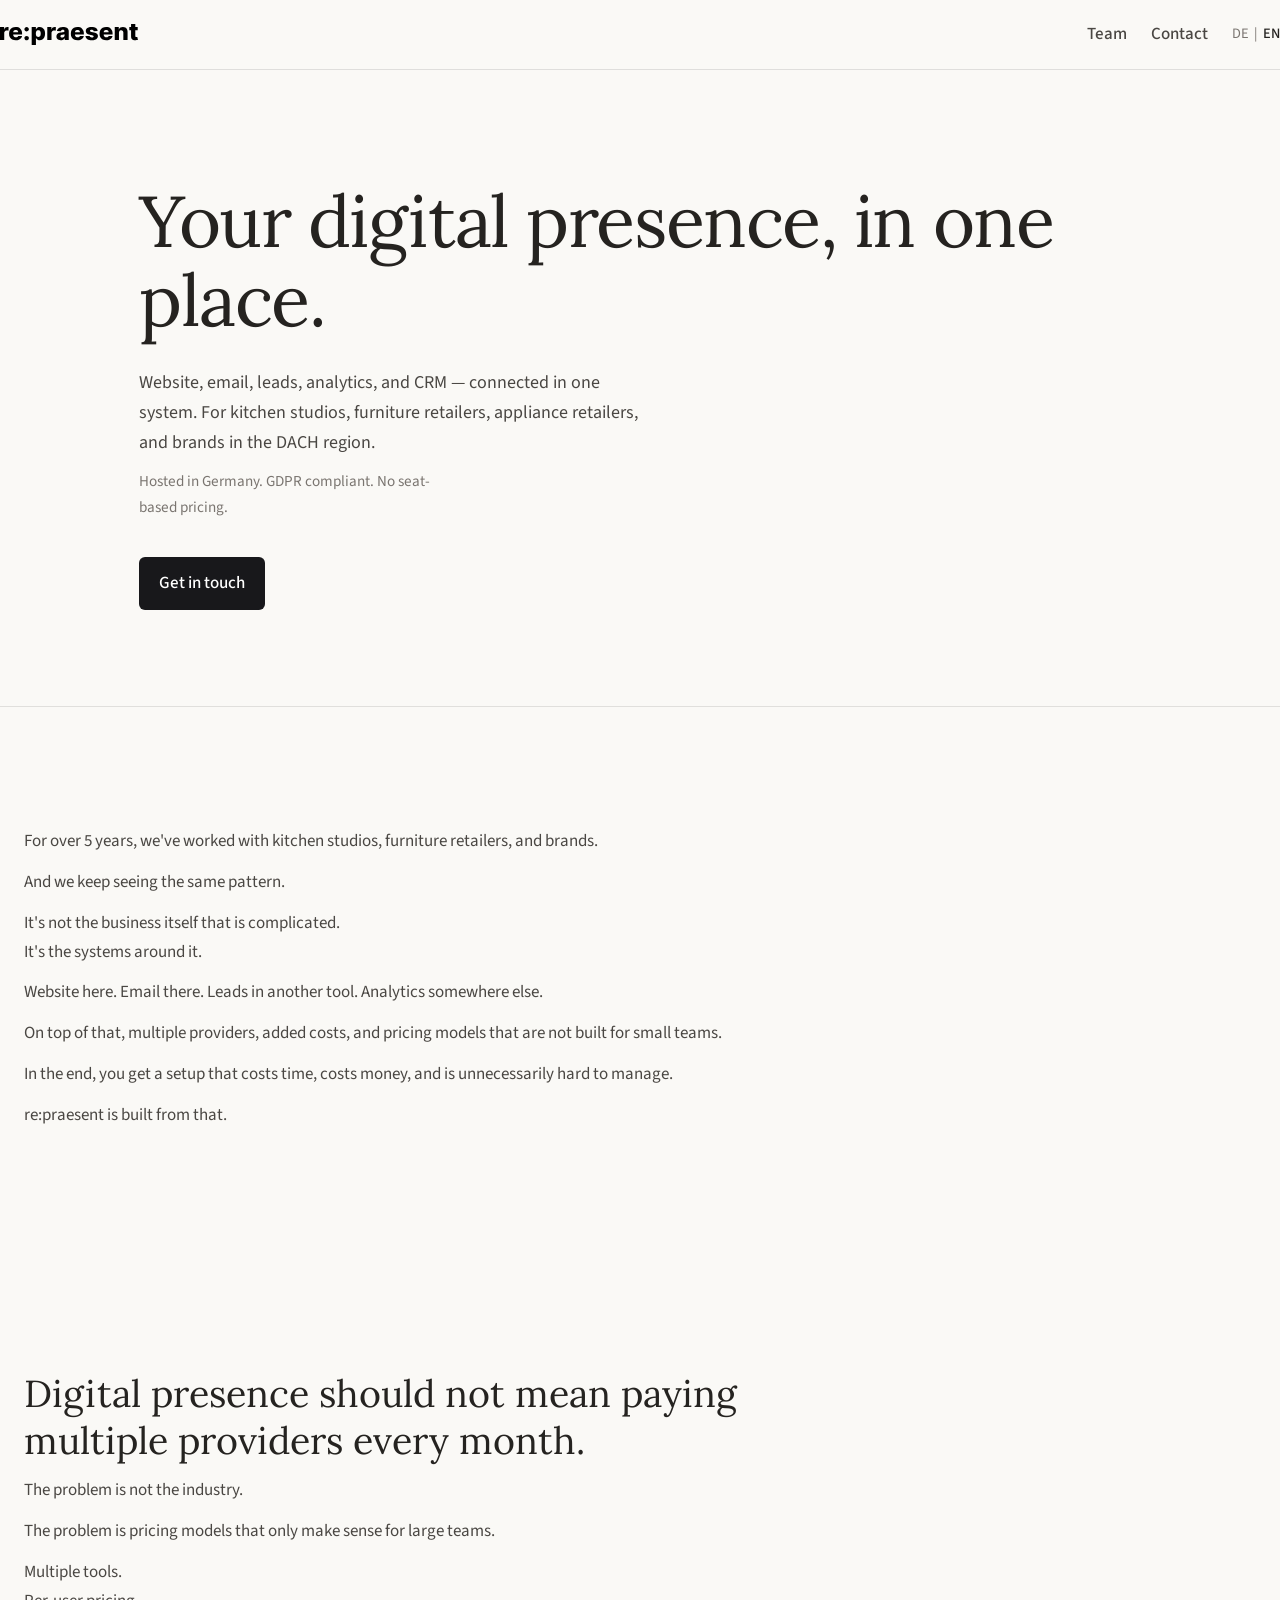
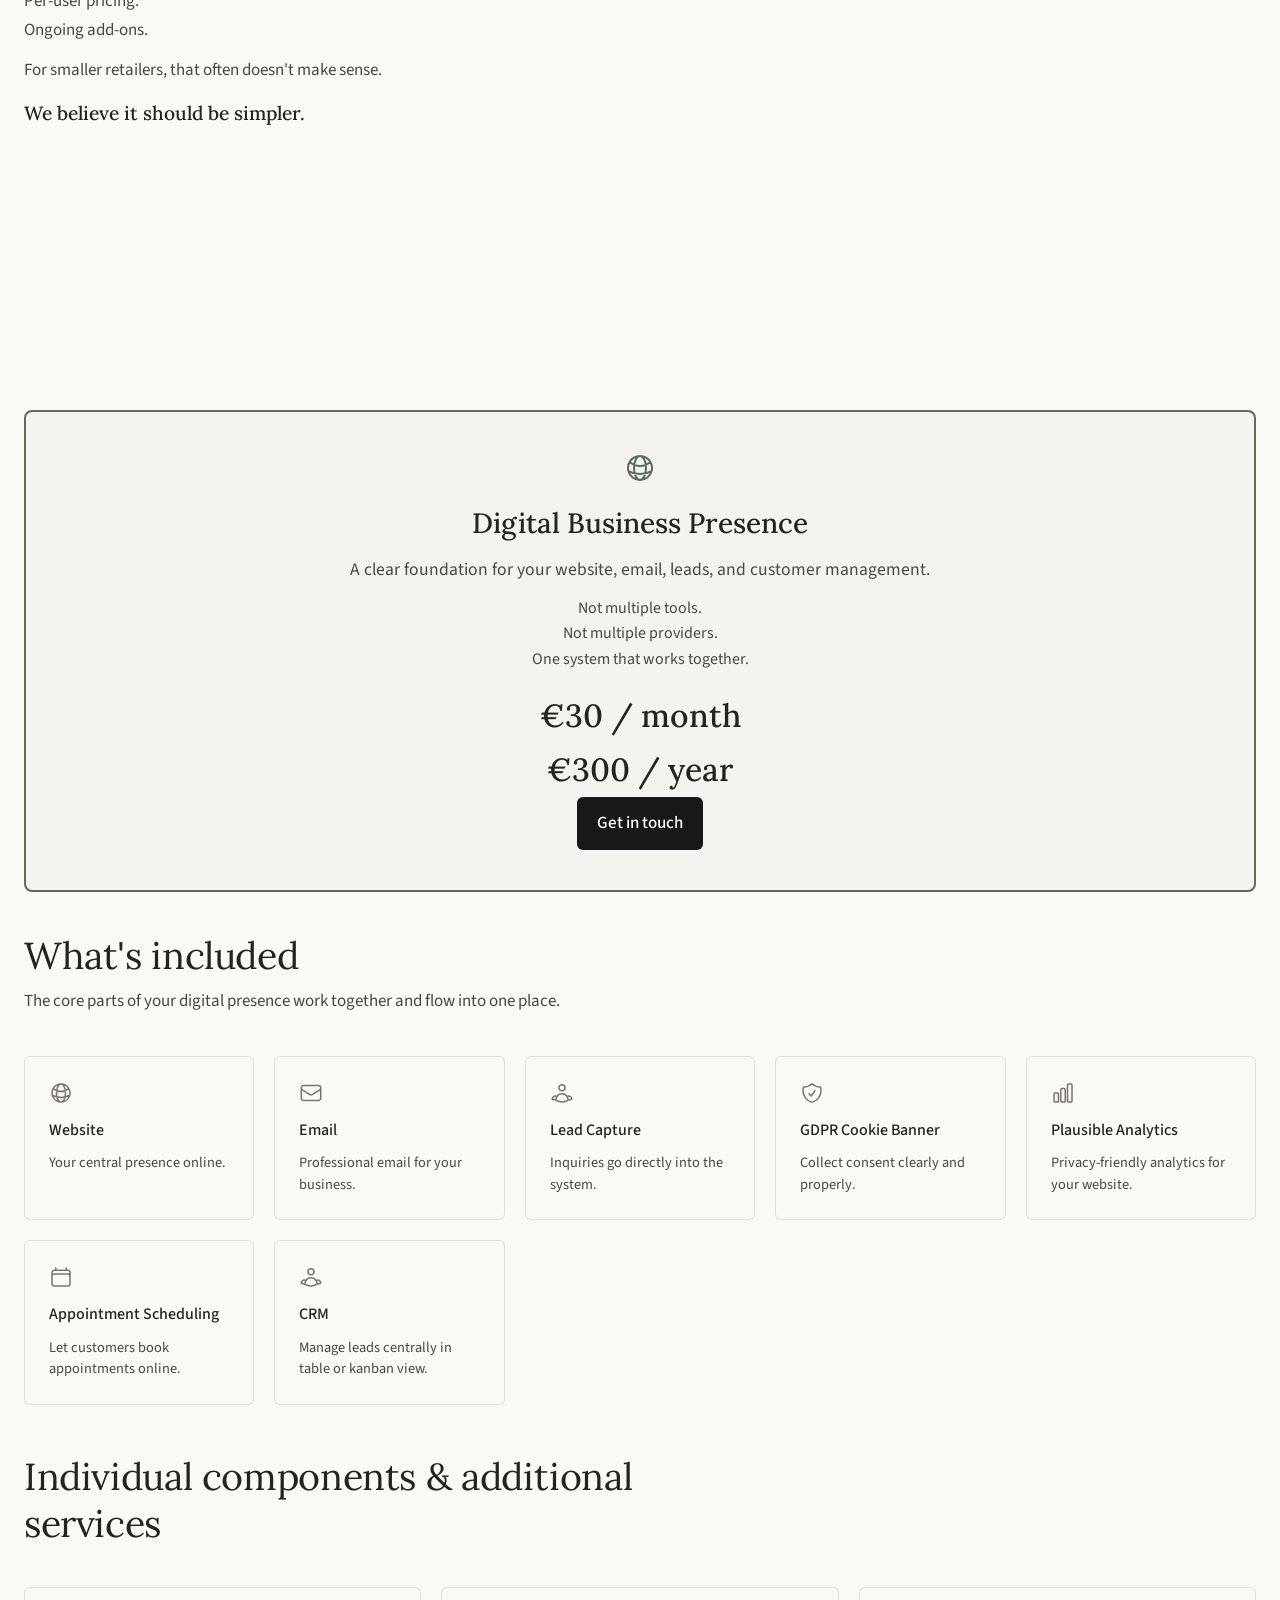
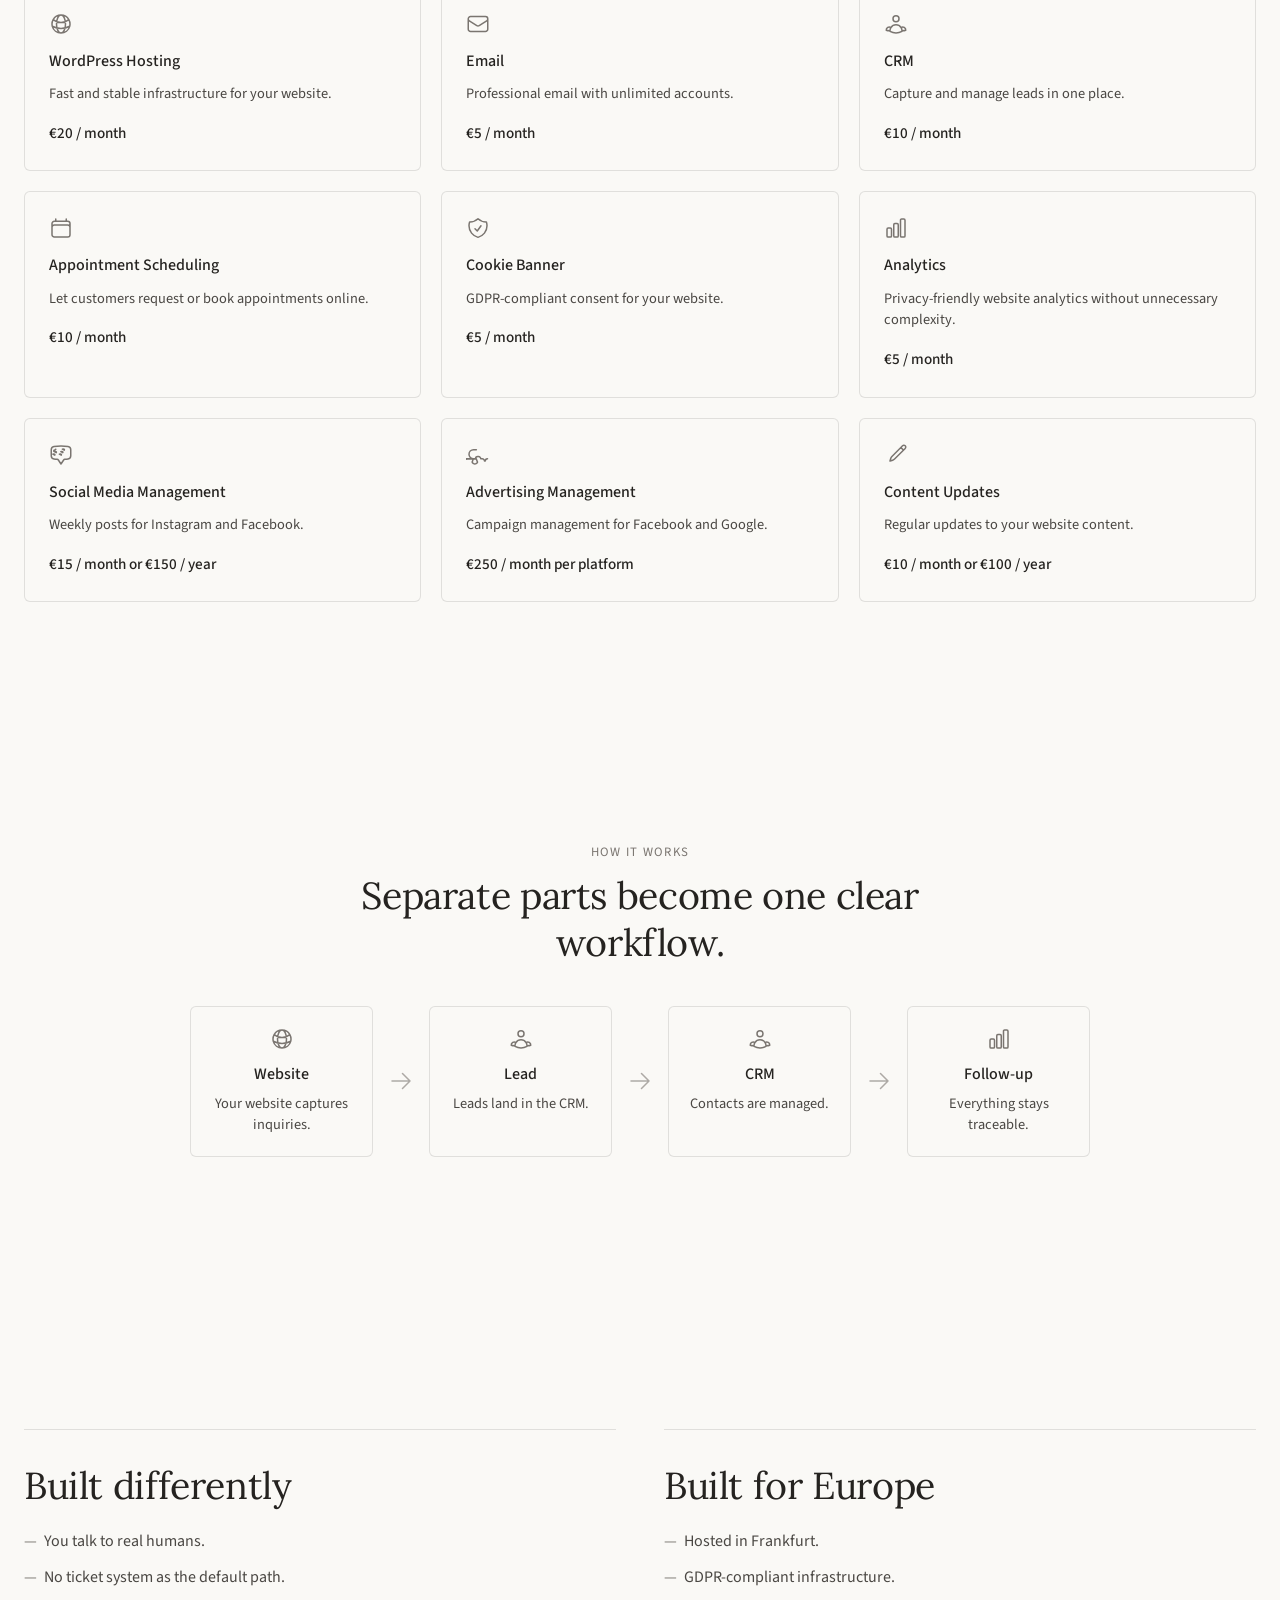
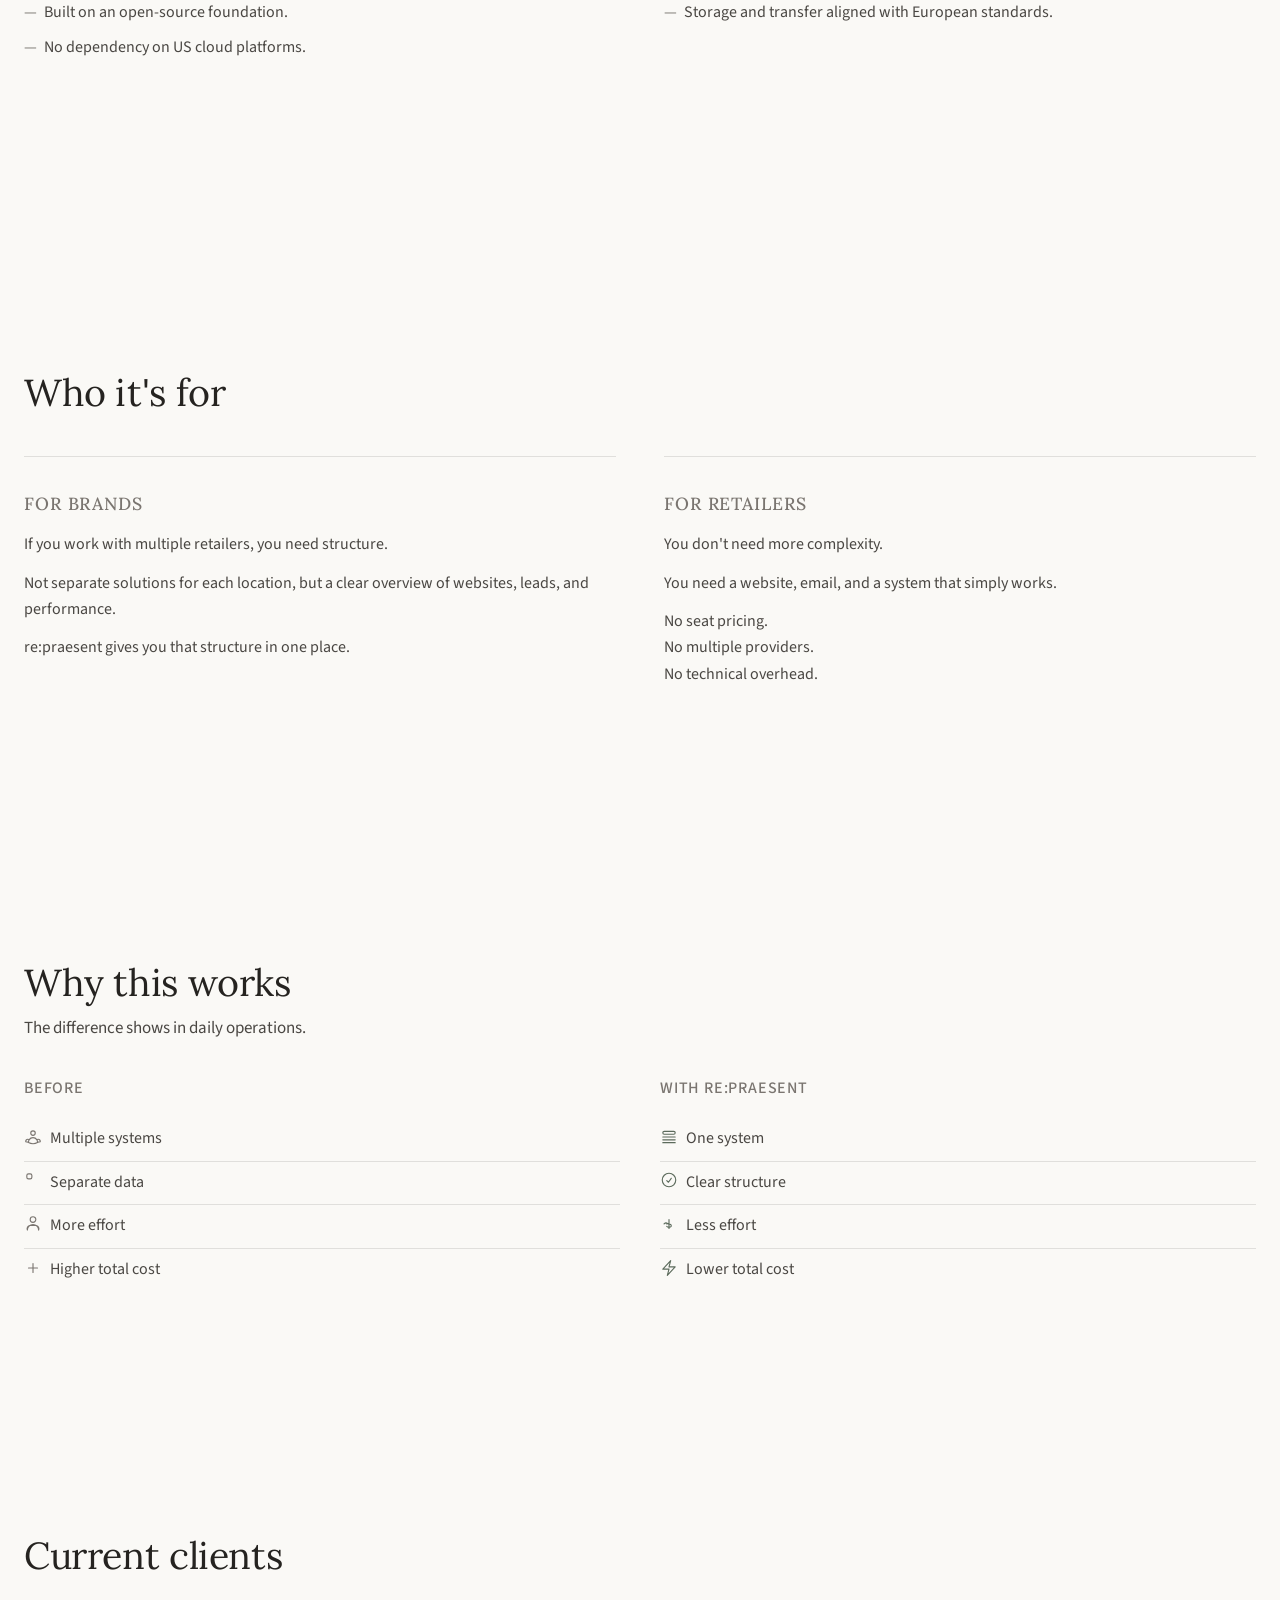
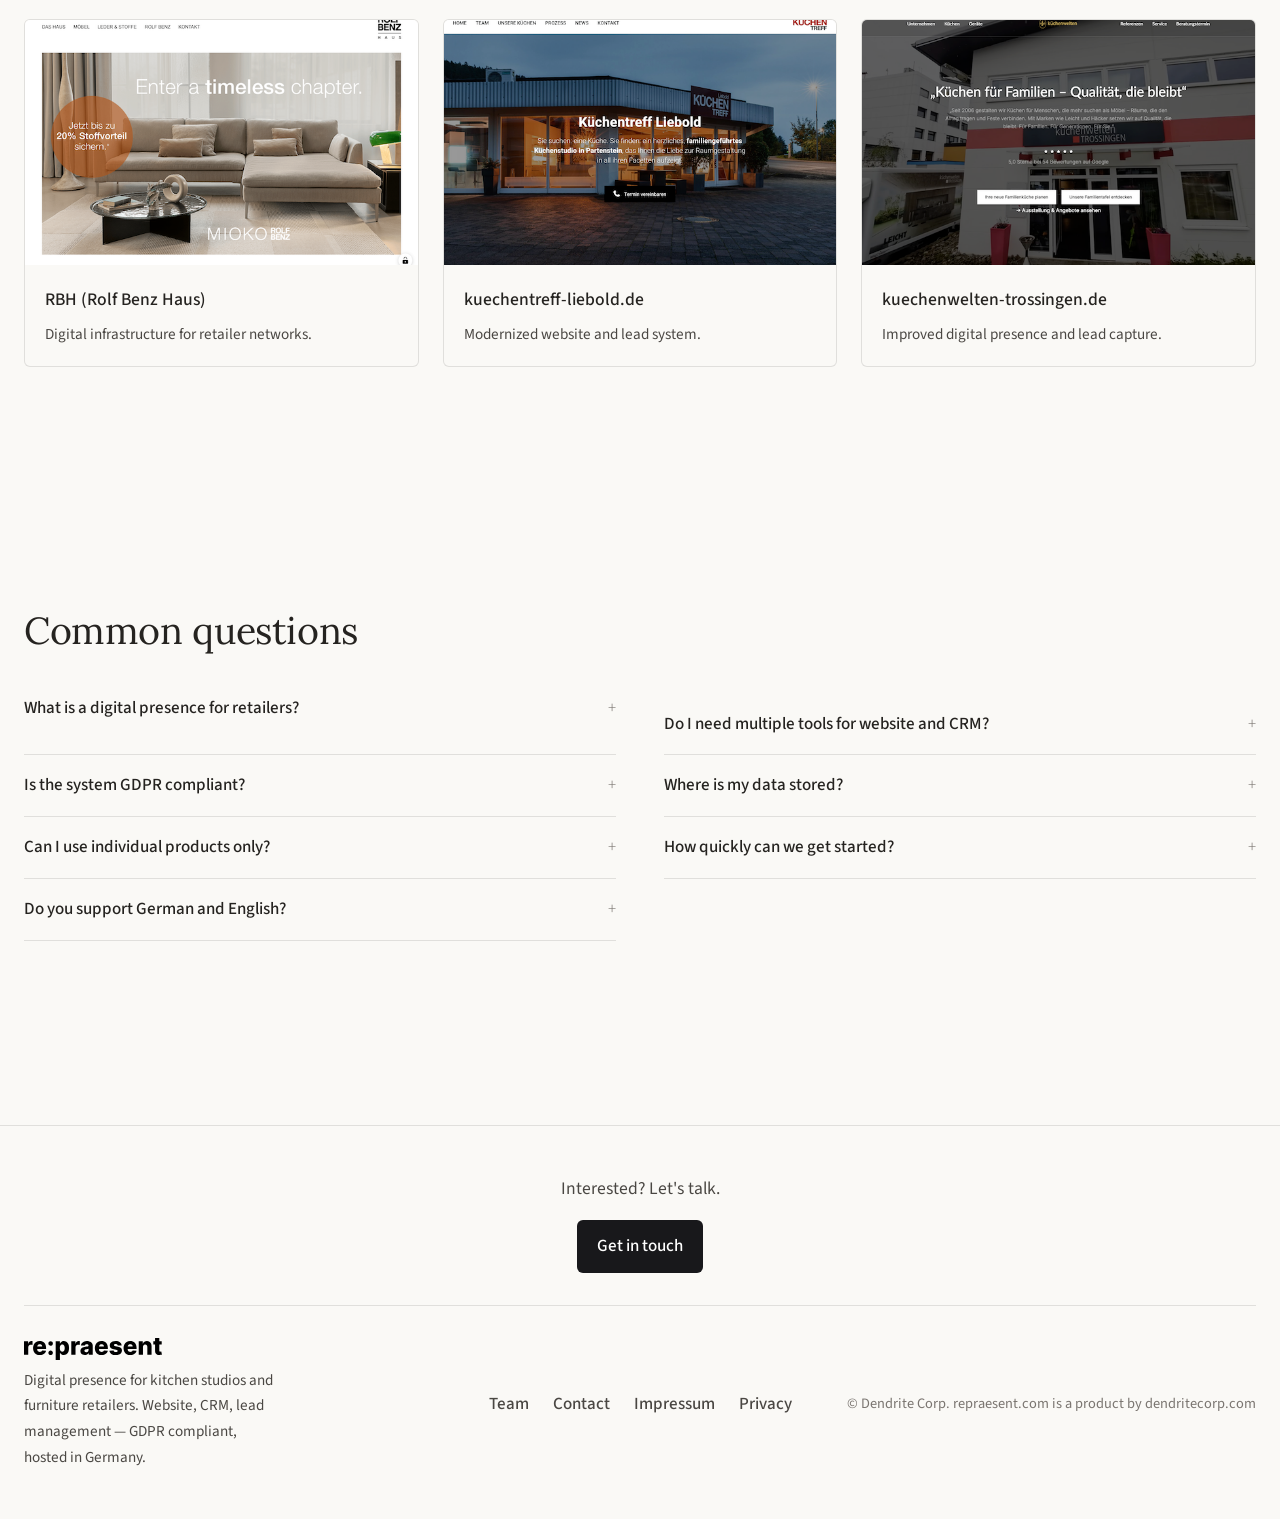
==== commit 53154d18: "v0.2.8" ====
--- a/en/index.html
+++ b/en/index.html
@@ -61,27 +61,28 @@
     </section>
 
     <section class="section story-section">
-      <div class="story-container">
-        <h2 class="story-heading">For over 5 years, we've worked with kitchen studios, furniture retailers, appliance retailers, and brands.</h2>
-        <div class="story-grid">
-          <div class="story-body">
-            <p>And we keep seeing the same problem: it's not the day-to-day work of retail that is too complicated — it's the number of systems, providers, and pricing models retailers are forced to carry alongside their actual business.</p>
-            <p>Website here. Email there. Leads in another tool. Analytics separately. On top of that, ongoing costs across multiple vendors, added fees per user, and systems that do not work cleanly together.</p>
-            <p>For a small or mid-sized retail business, that often makes no sense. It costs money, time, and attention — all of which are already limited in day-to-day operations.</p>
-          </div>
-          <div class="story-support">
-            <p>re:praesent is built from that experience: as a clearer, fairer, and better connected foundation for digital presence in retail.</p>
-          </div>
+      <div class="story-container story-container-narrow">
+        <div class="story-body-single">
+          <p>For over 5 years, we've worked with kitchen studios, furniture retailers, and brands.</p>
+          <p>And we keep seeing the same pattern.</p>
+          <p>It's not the business itself that is complicated.<br>It's the systems around it.</p>
+          <p>Website here. Email there. Leads in another tool. Analytics somewhere else.</p>
+          <p>On top of that, multiple providers, added costs, and pricing models that are not built for small teams.</p>
+          <p>In the end, you get a setup that costs time, costs money, and is unnecessarily hard to manage.</p>
+          <p>re:praesent is built from that.</p>
         </div>
       </div>
     </section>
 
     <section class="section industry-pricing-section">
       <div class="container">
-        <div class="section-header">
-          <h2 class="section-title">Digital presence should not mean paying several providers every month.</h2>
-          <p class="section-description">Many SaaS models look affordable at first. In practice, separate tools, add-ons, and seat-based pricing quickly turn into recurring costs that are hard to justify for smaller businesses.</p>
-          <p class="positioning-statement">We believe that is the wrong model. Retail does not need more complexity — it needs a reliable, understandable, and fairly priced foundation.</p>
+        <div class="section-header industry-copy">
+          <p>Digital presence should not mean paying multiple providers every month.</p>
+          <p>The problem is not the industry.</p>
+          <p>The problem is pricing models that only make sense for large teams.</p>
+          <p>Multiple tools.<br>Per-user pricing.<br>Ongoing add-ons.</p>
+          <p>For smaller retailers, that often doesn't make sense.</p>
+          <p>We believe it should be simpler.</p>
         </div>
       </div>
     </section>
@@ -91,7 +92,8 @@
         <div class="main-product-card pricing-hero-card">
           <span class="pricing-hero-icon" aria-hidden="true"><svg xmlns="http://www.w3.org/2000/svg" fill="none" viewBox="0 0 24 24" stroke-width="1.5" stroke="currentColor" width="32" height="32"><path stroke-linecap="round" stroke-linejoin="round" d="M12 21a9.004 9.004 0 0 0 8.716-6.747M12 21a9.004 9.004 0 0 1-8.716-6.747M12 21c2.485 0 4.5-4.03 4.5-9S14.485 3 12 3m0 18c-2.485 0-4.5-4.03-4.5-9S9.515 3 12 3m0 0a8.997 8.997 0 0 1 7.843 4.582M12 3a8.997 8.997 0 0 0-7.843 4.582m15.686 0A11.953 11.953 0 0 1 12 10.5c-2.998 0-5.74-1.1-7.843-2.918m15.686 0A8.959 8.959 0 0 1 21 12c0 .778-.099 1.533-.284 2.253m0 0A17.919 17.919 0 0 1 12 16.5c-3.162 0-6.133-.815-8.716-2.247m0 0A9.015 9.015 0 0 1 3 12c0-1.605.42-3.113 1.157-4.418" /></svg></span>
           <h3 class="pricing-hero-title">Digital Business Presence</h3>
-          <p class="pricing-hero-desc">The foundation for website, email, leads, analytics, and CRM — connected in one system.</p>
+          <p class="pricing-hero-desc">A clear foundation for your website, email, leads, and customer management.</p>
+          <p class="pricing-hero-tagline">Not multiple tools.<br>Not multiple providers.<br>One system that works together.</p>
           <p class="pricing-hero-price">€30 / month<br>€300 / year</p>
           <a class="btn" href="contact.html">Get in touch</a>
         </div>
@@ -139,10 +141,9 @@
         </div>
 
         <div class="section-header" style="margin-top: 3rem;">
-          <h2 class="section-title">Available individually</h2>
-          <p class="section-description">Use the full package or book individual components separately.</p>
-        </div>
-        <div class="product-cards product-cards-individual">
+          <h2 class="section-title">Individual components &amp; additional services</h2>
+        </div>
+        <div class="product-cards product-cards-merged grid-3col">
           <div class="product-card card">
             <span class="product-card-icon" aria-hidden="true"><svg xmlns="http://www.w3.org/2000/svg" fill="none" viewBox="0 0 24 24" stroke-width="1.5" stroke="currentColor" width="24" height="24"><path stroke-linecap="round" stroke-linejoin="round" d="M12 21a9.004 9.004 0 0 0 8.716-6.747M12 21a9.004 9.004 0 0 1-8.716-6.747M12 21c2.485 0 4.5-4.03 4.5-9S14.485 3 12 3m0 18c-2.485 0-4.5-4.03-4.5-9S9.515 3 12 3m0 0a8.997 8.997 0 0 1 7.843 4.582M12 3a8.997 8.997 0 0 0-7.843 4.582m15.686 0A11.953 11.953 0 0 1 12 10.5c-2.998 0-5.74-1.1-7.843-2.918m15.686 0A8.959 8.959 0 0 1 21 12c0 .778-.099 1.533-.284 2.253m0 0A17.919 17.919 0 0 1 12 16.5c-3.162 0-6.133-.815-8.716-2.247m0 0A9.015 9.015 0 0 1 3 12c0-1.605.42-3.113 1.157-4.418" /></svg></span>
             <h3 class="product-card-name">WordPress Hosting</h3>
@@ -179,6 +180,24 @@
             <p class="product-card-desc">Privacy-friendly website analytics without unnecessary complexity.</p>
             <p class="product-card-price">€5 / month</p>
           </div>
+          <div class="product-card card service-card">
+            <span class="product-card-icon" aria-hidden="true"><svg xmlns="http://www.w3.org/2000/svg" fill="none" viewBox="0 0 24 24" stroke-width="1.5" stroke="currentColor" width="24" height="24"><path stroke-linecap="round" stroke-linejoin="round" d="M6.827 6.175A2.31 2.31 0 0 1 5.186 7.23c-.38.154-.576.652-.318 1.027zm6.5 0a2.31 2.31 0 0 1 1.641-.055c.38.154.576.652.318 1.027zm-1.5 2.5a2.31 2.31 0 0 1 1.641-.055c.38.154.576.652.318 1.027zm-6.5 0a2.31 2.31 0 0 1 1.641-.055c.38.154.576.652.318 1.027zm-1.5 2.5a2.31 2.31 0 0 1 1.641-.055c.38.154.576.652.318 1.027zm6.5 0a2.31 2.31 0 0 1 1.641-.055c.38.154.576.652.318 1.027z" /><path stroke-linecap="round" stroke-linejoin="round" d="M2.25 12.76c0 1.6 1.123 2.994 2.707 3.227 1.068.157 2.148.279 3.238.364.466.037.893.281 1.153.671L12 21l2.652-3.978c.26-.39.687-.634 1.153-.67 1.09-.086 2.17-.208 3.238-.365 1.584-.233 2.707-1.626 2.707-3.228V6.741c0-1.602-1.123-2.995-2.707-3.228A48.394 48.394 0 0 0 12 3c-2.392 0-4.744.175-7.043.513C3.373 3.746 2.25 5.14 2.25 6.741v6.018z" /></svg></span>
+            <h3 class="product-card-name">Social Media Management</h3>
+            <p class="product-card-desc">Weekly posts for Instagram and Facebook.</p>
+            <p class="product-card-price">€15 / month or €150 / year</p>
+          </div>
+          <div class="product-card card service-card">
+            <span class="product-card-icon" aria-hidden="true"><svg xmlns="http://www.w3.org/2000/svg" fill="none" viewBox="0 0 24 24" stroke-width="1.5" stroke="currentColor" width="24" height="24"><path stroke-linecap="round" stroke-linejoin="round" d="M10.34 15.84c-.688-.06-1.386-.09-2.09-.09H7.5a4.5 4.5 0 1 1 0-9h.75c.704 0 1.402-.03 2.09-.09m0 9.18c.253.962.584 1.892.985 2.783.247.55.06 1.21-.463 1.511l-.657.38a2.25 2.25 0 0 1-2.712 0l-.657-.38c-.523-.301-.71-.96-.463-1.51a12.96 12.96 0 0 1 .985-2.783m0 0c-.688-.06-1.386-.09-2.09-.09H7.5a4.5 4.5 0 1 1 0-9h.75c.704 0 1.402-.03 2.09-.09m0 9.18a23.848 23.848 0 0 1-7.284 0m0 0a23.682 23.682 0 0 1-8.686 0H9.5a2.25 2.25 0 0 1 2.25-2.25h.75a2.25 2.25 0 0 1 2.25 2.25h1.5a2.25 2.25 0 0 1 2.25 2.25h.75a2.25 2.25 0 0 1 2.25-2.25H21" /></svg></span>
+            <h3 class="product-card-name">Advertising Management</h3>
+            <p class="product-card-desc">Campaign management for Facebook and Google.</p>
+            <p class="product-card-price">€250 / month per platform</p>
+          </div>
+          <div class="product-card card service-card">
+            <span class="product-card-icon" aria-hidden="true"><svg xmlns="http://www.w3.org/2000/svg" fill="none" viewBox="0 0 24 24" stroke-width="1.5" stroke="currentColor" width="24" height="24"><path stroke-linecap="round" stroke-linejoin="round" d="M16.862 4.487l1.687-1.688a1.875 1.875 0 1 1 2.652 2.652L10.582 16.07a4.5 4.5 0 0 1-1.897 1.13L6 18l.8-2.685a4.5 4.5 0 0 1 1.13-1.897l8.932-8.931zm0 0L19.5 7.125" /></svg></span>
+            <h3 class="product-card-name">Content Updates</h3>
+            <p class="product-card-desc">Regular updates to your website content.</p>
+            <p class="product-card-price">€10 / month or €100 / year</p>
+          </div>
         </div>
       </div>
     </section>
@@ -189,26 +208,29 @@
           <p class="eyebrow">How it works</p>
           <h2 class="section-title">Separate parts become one clear workflow.</h2>
         </div>
-        <div class="flow-steps-vertical">
-          <div class="flow-step-vertical-item">
-            <span class="flow-step-icon" aria-hidden="true"><svg xmlns="http://www.w3.org/2000/svg" fill="none" viewBox="0 0 24 24" stroke-width="1.5" stroke="currentColor" width="24" height="24"><path stroke-linecap="round" stroke-linejoin="round" d="M12 21a9.004 9.004 0 0 0 8.716-6.747M12 21a9.004 9.004 0 0 1-8.716-6.747M12 21c2.485 0 4.5-4.03 4.5-9S14.485 3 12 3m0 18c-2.485 0-4.5-4.03-4.5-9S9.515 3 12 3m0 0a8.997 8.997 0 0 1 7.843 4.582M12 3a8.997 8.997 0 0 0-7.843 4.582m15.686 0A11.953 11.953 0 0 1 12 10.5c-2.998 0-5.74-1.1-7.843-2.918m15.686 0A8.959 8.959 0 0 1 21 12c0 .778-.099 1.533-.284 2.253m0 0A17.919 17.919 0 0 1 12 16.5c-3.162 0-6.133-.815-8.716-2.247m0 0A9.015 9.015 0 0 1 3 12c0-1.605.42-3.113 1.157-4.418" /></svg></span>
-            <h3>1. Your website captures inquiries</h3>
-            <p>Customers contact you directly through your website.</p>
-          </div>
-          <div class="flow-step-vertical-item">
-            <span class="flow-step-icon" aria-hidden="true"><svg xmlns="http://www.w3.org/2000/svg" fill="none" viewBox="0 0 24 24" stroke-width="1.5" stroke="currentColor" width="24" height="24"><path stroke-linecap="round" stroke-linejoin="round" d="M18 18.72a9.094 9.094 0 0 0 3.741-.479 3 3 0 0 0-4.682-2.72m.94 3.198.001.031c0 .225-.012.447-.037.666A11.944 11.944 0 0 1 12 21c-2.17 0-4.207-.576-5.963-1.584A6.062 6.062 0 0 1 6 18.719m12 0a5.971 5.971 0 0 0-.941-3.197m0 0A5.995 5.995 0 0 0 12 12.75a5.995 5.995 0 0 0-5.058 2.772m0 0a3 3 0 0 0-4.681 2.72 8.986 8.986 0 0 0 3.74.477m.94-3.197a5.971 5.971 0 0 0-.94 3.197M15 6.75a3 3 0 1 1-6 0 3 3 0 0 1 6 0Z" /></svg></span>
-            <h3>2. Leads go automatically into the CRM</h3>
-            <p>No manual transfer, no scattered information.</p>
-          </div>
-          <div class="flow-step-vertical-item">
-            <span class="flow-step-icon" aria-hidden="true"><svg xmlns="http://www.w3.org/2000/svg" fill="none" viewBox="0 0 24 24" stroke-width="1.5" stroke="currentColor" width="24" height="24"><path stroke-linecap="round" stroke-linejoin="round" d="M3.75 6A2.25 2.25 0 0 1 6 3.75h2.25A2.25 2.25 0 0 1 10.5 6v2.25a2.25 2.25 0 0 1-2.25 2.25H6a2.25 2.25 0 0 1-2.25-2.25V6ZM3.75 15.75A2.25 2.25 0 0 1 6 13.5h2.25a2.25 2.25 0 0 1 2.25 2.25V18a2.25 2.25 0 0 1-2.25 2.25H6A2.25 2.25 0 0 1 3.75 18v-2.25ZM13.5 6a2.25 2.25 0 0 1 2.25-2.25H18A2.25 2.25 0 0 1 20.25 6v2.25A2.25 2.25 0 0 1 18 10.5h-2.25a2.25 2.25 0 0 1-2.25-2.25V6ZM13.5 15.75a2.25 2.25 0 0 1 2.25-2.25H18a2.25 2.25 0 0 1 2.25 2.25V18A2.25 2.25 0 0 1 18 20.25h-2.25A2.25 2.25 0 0 1 13.5 18v-2.25Z" /></svg></span>
-            <h3>3. Contacts are managed and followed up</h3>
-            <p>Your team can see what is open and what has already been handled.</p>
-          </div>
-          <div class="flow-step-vertical-item">
-            <span class="flow-step-icon" aria-hidden="true"><svg xmlns="http://www.w3.org/2000/svg" fill="none" viewBox="0 0 24 24" stroke-width="1.5" stroke="currentColor" width="24" height="24"><path stroke-linecap="round" stroke-linejoin="round" d="M3 13.125C3 12.504 3.504 12 4.125 12h2.25c.621 0 1.125.504 1.125 1.125v6.75C7.5 20.496 6.996 21 6.375 21h-2.25A1.125 1.125 0 0 1 3 19.875v-6.75ZM9.75 8.625c0-.621.504-1.125 1.125-1.125h2.25c.621 0 1.125.504 1.125 1.125v11.25c0 .621-.504 1.125-1.125 1.125h-2.25a1.125 1.125 0 0 1-1.125-1.125V8.625ZM16.5 4.125c0-.621.504-1.125 1.125-1.125h2.25C20.496 3 21 3.504 21 4.125v15.75c0 .621-.504 1.125-1.125 1.125h-2.25a1.125 1.125 0 0 1-1.125-1.125V4.125Z" /></svg></span>
-            <h3>4. Everything stays visible</h3>
-            <p>Leads, history, and status remain traceable in one place.</p>
+        <div class="flow-cards">
+          <div class="flow-card">
+            <span class="flow-card-icon" aria-hidden="true"><svg xmlns="http://www.w3.org/2000/svg" fill="none" viewBox="0 0 24 24" stroke-width="1.5" stroke="currentColor" width="24" height="24"><path stroke-linecap="round" stroke-linejoin="round" d="M12 21a9.004 9.004 0 0 0 8.716-6.747M12 21a9.004 9.004 0 0 1-8.716-6.747M12 21c2.485 0 4.5-4.03 4.5-9S14.485 3 12 3m0 18c-2.485 0-4.5-4.03-4.5-9S9.515 3 12 3m0 0a8.997 8.997 0 0 1 7.843 4.582M12 3a8.997 8.997 0 0 0-7.843 4.582m15.686 0A11.953 11.953 0 0 1 12 10.5c-2.998 0-5.74-1.1-7.843-2.918m15.686 0A8.959 8.959 0 0 1 21 12c0 .778-.099 1.533-.284 2.253m0 0A17.919 17.919 0 0 1 12 16.5c-3.162 0-6.133-.815-8.716-2.247m0 0A9.015 9.015 0 0 1 3 12c0-1.605.42-3.113 1.157-4.418" /></svg></span>
+            <h3>Website</h3>
+            <p>Your website captures inquiries.</p>
+          </div>
+          <span class="flow-arrow-svg" aria-hidden="true"><svg xmlns="http://www.w3.org/2000/svg" fill="none" viewBox="0 0 24 24" stroke-width="1.5" stroke="currentColor" width="32" height="32"><path stroke-linecap="round" stroke-linejoin="round" d="M13.5 4.5 21 12m0 0-7.5 7.5M21 12H3" /></svg></span>
+          <div class="flow-card">
+            <span class="flow-card-icon" aria-hidden="true"><svg xmlns="http://www.w3.org/2000/svg" fill="none" viewBox="0 0 24 24" stroke-width="1.5" stroke="currentColor" width="24" height="24"><path stroke-linecap="round" stroke-linejoin="round" d="M18 18.72a9.094 9.094 0 0 0 3.741-.479 3 3 0 0 0-4.682-2.72m.94 3.198.001.031c0 .225-.012.447-.037.666A11.944 11.944 0 0 1 12 21c-2.17 0-4.207-.576-5.963-1.584A6.062 6.062 0 0 1 6 18.719m12 0a5.971 5.971 0 0 0-.941-3.197m0 0A5.995 5.995 0 0 0 12 12.75a5.995 5.995 0 0 0-5.058 2.772m0 0a3 3 0 0 0-4.681 2.72 8.986 8.986 0 0 0 3.74.477m.94-3.197a5.971 5.971 0 0 0-.94 3.197M15 6.75a3 3 0 1 1-6 0 3 3 0 0 1 6 0Z" /></svg></span>
+            <h3>Lead</h3>
+            <p>Leads land in the CRM.</p>
+          </div>
+          <span class="flow-arrow-svg" aria-hidden="true"><svg xmlns="http://www.w3.org/2000/svg" fill="none" viewBox="0 0 24 24" stroke-width="1.5" stroke="currentColor" width="32" height="32"><path stroke-linecap="round" stroke-linejoin="round" d="M13.5 4.5 21 12m0 0-7.5 7.5M21 12H3" /></svg></span>
+          <div class="flow-card">
+            <span class="flow-card-icon" aria-hidden="true"><svg xmlns="http://www.w3.org/2000/svg" fill="none" viewBox="0 0 24 24" stroke-width="1.5" stroke="currentColor" width="24" height="24"><path stroke-linecap="round" stroke-linejoin="round" d="M18 18.72a9.094 9.094 0 0 0 3.741-.479 3 3 0 0 0-4.682-2.72m.94 3.198.001.031c0 .225-.012.447-.037.666A11.944 11.944 0 0 1 12 21c-2.17 0-4.207-.576-5.963-1.584A6.062 6.062 0 0 1 6 18.719m12 0a5.971 5.971 0 0 0-.941-3.197m0 0A5.995 5.995 0 0 0 12 12.75a5.995 5.995 0 0 0-5.058 2.772m0 0a3 3 0 0 0-4.681 2.72 8.986 8.986 0 0 0 3.74.477m.94-3.197a5.971 5.971 0 0 0-.94 3.197M15 6.75a3 3 0 1 1-6 0 3 3 0 0 1 6 0Z" /></svg></span>
+            <h3>CRM</h3>
+            <p>Contacts are managed.</p>
+          </div>
+          <span class="flow-arrow-svg" aria-hidden="true"><svg xmlns="http://www.w3.org/2000/svg" fill="none" viewBox="0 0 24 24" stroke-width="1.5" stroke="currentColor" width="32" height="32"><path stroke-linecap="round" stroke-linejoin="round" d="M13.5 4.5 21 12m0 0-7.5 7.5M21 12H3" /></svg></span>
+          <div class="flow-card">
+            <span class="flow-card-icon" aria-hidden="true"><svg xmlns="http://www.w3.org/2000/svg" fill="none" viewBox="0 0 24 24" stroke-width="1.5" stroke="currentColor" width="24" height="24"><path stroke-linecap="round" stroke-linejoin="round" d="M3 13.125C3 12.504 3.504 12 4.125 12h2.25c.621 0 1.125.504 1.125 1.125v6.75C7.5 20.496 6.996 21 6.375 21h-2.25A1.125 1.125 0 0 1 3 19.875v-6.75ZM9.75 8.625c0-.621.504-1.125 1.125-1.125h2.25c.621 0 1.125.504 1.125 1.125v11.25c0 .621-.504 1.125-1.125 1.125h-2.25a1.125 1.125 0 0 1-1.125-1.125V8.625ZM16.5 4.125c0-.621.504-1.125 1.125-1.125h2.25C20.496 3 21 3.504 21 4.125v15.75c0 .621-.504 1.125-1.125 1.125h-2.25a1.125 1.125 0 0 1-1.125-1.125V4.125Z" /></svg></span>
+            <h3>Follow-up</h3>
+            <p>Everything stays traceable.</p>
           </div>
         </div>
       </div>
@@ -239,60 +261,22 @@
     </section>
 
     <section class="section">
-      <div class="container">
-        <div class="section-header">
-          <h2 class="section-title">Additional services</h2>
-        </div>
-        <div class="services-grid services-cards">
-          <div class="service-block card">
-            <span class="service-icon" aria-hidden="true"><svg xmlns="http://www.w3.org/2000/svg" fill="none" viewBox="0 0 24 24" stroke-width="1.5" stroke="currentColor" width="24" height="24"><path stroke-linecap="round" stroke-linejoin="round" d="M6.827 6.175A2.31 2.31 0 0 1 5.186 7.23c-.38.154-.576.652-.318 1.027zm6.5 0a2.31 2.31 0 0 1 1.641-.055c.38.154.576.652.318 1.027zm-1.5 2.5a2.31 2.31 0 0 1 1.641-.055c.38.154.576.652.318 1.027zm-6.5 0a2.31 2.31 0 0 1 1.641-.055c.38.154.576.652.318 1.027zm-1.5 2.5a2.31 2.31 0 0 1 1.641-.055c.38.154.576.652.318 1.027zm6.5 0a2.31 2.31 0 0 1 1.641-.055c.38.154.576.652.318 1.027z" /><path stroke-linecap="round" stroke-linejoin="round" d="M2.25 12.76c0 1.6 1.123 2.994 2.707 3.227 1.068.157 2.148.279 3.238.364.466.037.893.281 1.153.671L12 21l2.652-3.978c.26-.39.687-.634 1.153-.67 1.09-.086 2.17-.208 3.238-.365 1.584-.233 2.707-1.626 2.707-3.228V6.741c0-1.602-1.123-2.995-2.707-3.228A48.394 48.394 0 0 0 12 3c-2.392 0-4.744.175-7.043.513C3.373 3.746 2.25 5.14 2.25 6.741v6.018z" /></svg></span>
-            <h3>Social Media Management</h3>
-            <p class="service-desc">Weekly posts for Instagram and Facebook.</p>
-            <p class="service-price">€15 / month or €150 / year</p>
-          </div>
-          <div class="service-block card">
-            <span class="service-icon" aria-hidden="true"><svg xmlns="http://www.w3.org/2000/svg" fill="none" viewBox="0 0 24 24" stroke-width="1.5" stroke="currentColor" width="24" height="24"><path stroke-linecap="round" stroke-linejoin="round" d="M10.34 15.84c-.688-.06-1.386-.09-2.09-.09H7.5a4.5 4.5 0 1 1 0-9h.75c.704 0 1.402-.03 2.09-.09m0 9.18c.253.962.584 1.892.985 2.783.247.55.06 1.21-.463 1.511l-.657.38a2.25 2.25 0 0 1-2.712 0l-.657-.38c-.523-.301-.71-.96-.463-1.51a12.96 12.96 0 0 1 .985-2.783m0 0c-.688-.06-1.386-.09-2.09-.09H7.5a4.5 4.5 0 1 1 0-9h.75c.704 0 1.402-.03 2.09-.09m0 9.18a23.848 23.848 0 0 1-7.284 0m0 0a23.682 23.682 0 0 1-8.686 0H9.5a2.25 2.25 0 0 1 2.25-2.25h.75a2.25 2.25 0 0 1 2.25 2.25h1.5a2.25 2.25 0 0 1 2.25 2.25h.75a2.25 2.25 0 0 1 2.25-2.25H21" /></svg></span>
-            <h3>Advertising Management</h3>
-            <p class="service-desc">Campaign management for Facebook and Google.</p>
-            <p class="service-price">€250 / month per platform</p>
-          </div>
-          <div class="service-block card">
-            <span class="service-icon" aria-hidden="true"><svg xmlns="http://www.w3.org/2000/svg" fill="none" viewBox="0 0 24 24" stroke-width="1.5" stroke="currentColor" width="24" height="24"><path stroke-linecap="round" stroke-linejoin="round" d="M16.862 4.487l1.687-1.688a1.875 1.875 0 1 1 2.652 2.652L10.582 16.07a4.5 4.5 0 0 1-1.897 1.13L6 18l.8-2.685a4.5 4.5 0 0 1 1.13-1.897l8.932-8.931zm0 0L19.5 7.125" /></svg></span>
-            <h3>Content Updates</h3>
-            <p class="service-desc">Regular updates to your website content.</p>
-            <p class="service-price">€10 / month or €100 / year</p>
-          </div>
-        </div>
-      </div>
-    </section>
-
-    <section class="section">
       <div class="container container-wide">
         <div class="section-header">
           <h2 class="section-title">Who it's for</h2>
         </div>
         <div class="audience-split">
           <div class="audience-block-brands">
-            <h3>For brands</h3>
-            <p class="audience-intro">If you work with multiple retailers, you do not need scattered standalone presences. You need a structure that lets you keep oversight and manage your presence consistently.</p>
-            <ul class="audience-list">
-              <li><span class="audience-bullet-icon" aria-hidden="true"><svg xmlns="http://www.w3.org/2000/svg" fill="none" viewBox="0 0 24 24" stroke-width="1.5" stroke="currentColor" width="18" height="18"><path stroke-linecap="round" stroke-linejoin="round" d="M3.75 6A2.25 2.25 0 0 1 6 3.75h2.25A2.25 2.25 0 0 1 10.5 6v2.25a2.25 2.25 0 0 1-2.25 2.25H6a2.25 2.25 0 0 1-2.25-2.25V6ZM3.75 15.75A2.25 2.25 0 0 1 6 13.5h2.25a2.25 2.25 0 0 1 2.25 2.25V18a2.25 2.25 0 0 1-2.25 2.25H6A2.25 2.25 0 0 1 3.75 18v-2.25Z" /></svg></span>organize retailer websites centrally</li>
-              <li><span class="audience-bullet-icon" aria-hidden="true"><svg xmlns="http://www.w3.org/2000/svg" fill="none" viewBox="0 0 24 24" stroke-width="1.5" stroke="currentColor" width="18" height="18"><path stroke-linecap="round" stroke-linejoin="round" d="M3 13.125C3 12.504 3.504 12 4.125 12h2.25c.621 0 1.125.504 1.125 1.125v6.75C7.5 20.496 6.996 21 6.375 21h-2.25A1.125 1.125 0 0 1 3 19.875v-6.75Z" /></svg></span>see performance and analytics in one place</li>
-              <li><span class="audience-bullet-icon" aria-hidden="true"><svg xmlns="http://www.w3.org/2000/svg" fill="none" viewBox="0 0 24 24" stroke-width="1.5" stroke="currentColor" width="18" height="18"><path stroke-linecap="round" stroke-linejoin="round" d="M9.813 15.904 9 18.75l-.813-2.846a4.5 4.5 0 0 0-3.09-3.09L2.25 12l2.846-.813a4.5 4.5 0 0 0 3.09-3.09L9 5.25l.813 2.846a4.5 4.5 0 0 0 3.09 3.09L15.75 12l-2.846.813a4.5 4.5 0 0 0-3.09 3.09ZM18.259 8.715 18 9.75l-.259-1.035a3.375 3.375 0 0 0-2.455-2.456L14.25 6l1.036-.259a3.375 3.375 0 0 0 2.455-2.456L18 2.25l.259 1.035a3.375 3.375 0 0 0 2.456 2.456L21.75 4.5l-1.035.259a3.375 3.375 0 0 0-2.456 2.456Z" /></svg></span>maintain consistent brand presence</li>
-              <li><span class="audience-bullet-icon" aria-hidden="true"><svg xmlns="http://www.w3.org/2000/svg" fill="none" viewBox="0 0 24 24" stroke-width="1.5" stroke="currentColor" width="18" height="18"><path stroke-linecap="round" stroke-linejoin="round" d="M3.75 3v11.25A2.25 2.25 0 0 0 6 16.5h2.25M3.75 3h-1.5m1.5 0h16.5m0 0h1.5m-1.5 0v11.25A2.25 2.25 0 0 1 18 16.5h-2.25m-7.5 0h7.5m-7.5 0-1 3 8m9 3 1 1-6 0 6-3 3" /></svg></span>reduce fragmentation across the network</li>
-            </ul>
-            <p class="audience-closing">re:praesent provides that shared digital foundation.</p>
+            <h3>For Brands</h3>
+            <p class="audience-intro">If you work with multiple retailers, you need structure.</p>
+            <p>Not separate solutions for each location, but a clear overview of websites, leads, and performance.</p>
+            <p>re:praesent gives you that structure in one place.</p>
           </div>
           <div class="audience-block-retailers">
-            <h3>For retailers</h3>
-            <p class="audience-intro">If you are running a retail business, you do not need additional technical complexity. You need a website, email, lead capture, and a simple system that works.</p>
-            <ul class="audience-list">
-              <li><span class="audience-bullet-icon" aria-hidden="true"><svg xmlns="http://www.w3.org/2000/svg" fill="none" viewBox="0 0 24 24" stroke-width="1.5" stroke="currentColor" width="18" height="18"><path stroke-linecap="round" stroke-linejoin="round" d="M20.25 7.5l-.625 10.632a2.25 2.25 0 01-2.247 2.118H6.622a2.25 2.25 0 01-2.247-2.118L3.75 7.5M10 11.25h4M3.375 7.5h17.25c.621 0 1.125-.504 1.125-1.125v-1.5c0-.621-.504-1.125-1.125-1.125H3.375c-.621 0-1.125.504-1.125 1.125v1.5c0 .621.504 1.125 1.125 1.125z" /></svg></span>everything in one package</li>
-              <li><span class="audience-bullet-icon" aria-hidden="true"><svg xmlns="http://www.w3.org/2000/svg" fill="none" viewBox="0 0 24 24" stroke-width="1.5" stroke="currentColor" width="18" height="18"><path stroke-linecap="round" stroke-linejoin="round" d="M3 13.125C3 12.504 3.504 12 4.125 12h2.25c.621 0 1.125.504 1.125 1.125v6.75C7.5 20.496 6.996 21 6.375 21h-2.25A1.125 1.125 0 0 1 3 19.875v-6.75Z" /></svg></span>no seat-based pricing</li>
-              <li><span class="audience-bullet-icon" aria-hidden="true"><svg xmlns="http://www.w3.org/2000/svg" fill="none" viewBox="0 0 24 24" stroke-width="1.5" stroke="currentColor" width="18" height="18"><path stroke-linecap="round" stroke-linejoin="round" d="M21.75 6.75v10.5a2.25 2.25 0 0 1-2.25 2.25h-15a2.25 2.25 0 0 1-2.25-2.25V6.75m19.5 0A2.25 2.25 0 0 0 19.5 4.5h-15a2.25 2.25 0 0 0-2.25 2.25m19.5 0v.243a2.25 2.25 0 0 1-1.07 1.916l-7.5 4.615a2.25 2.25 0 0 1-2.36 0L3.32 8.91a2.25 2.25 0 0 1-1.07-1.916V6.75" /></svg></span>unlimited email accounts</li>
-              <li><span class="audience-bullet-icon" aria-hidden="true"><svg xmlns="http://www.w3.org/2000/svg" fill="none" viewBox="0 0 24 24" stroke-width="1.5" stroke="currentColor" width="18" height="18"><path stroke-linecap="round" stroke-linejoin="round" d="M12 21a9.004 9.004 0 0 0 8.716-6.747M12 21a9.004 9.004 0 0 1-8.716-6.747M12 21c2.485 0 4.5-4.03 4.5-9S14.485 3 12 3m0 18c-2.485 0-4.5-4.03-4.5-9S9.515 3 12 3m0 0a8.997 8.997 0 0 1 7.843 4.582M12 3a8.997 8.997 0 0 0-7.843 4.582m15.686 0A11.953 11.953 0 0 1 12 10.5c-2.998 0-5.74-1.1-7.843-2.918m15.686 0A8.959 8.959 0 0 1 21 12c0 .778-.099 1.533-.284 2.253m0 0A17.919 17.919 0 0 1 12 16.5c-3.162 0-6.133-.815-8.716-2.247m0 0A9.015 9.015 0 0 1 3 12c0-1.605.42-3.113 1.157-4.418" /></svg></span>hosted in Germany</li>
-            </ul>
-            <p class="audience-closing">So you can work with fewer tools and keep a clear overview.</p>
+            <h3>For Retailers</h3>
+            <p class="audience-intro">You don't need more complexity.</p>
+            <p>You need a website, email, and a system that simply works.</p>
+            <p>No seat pricing.<br>No multiple providers.<br>No technical overhead.</p>
           </div>
         </div>
       </div>
@@ -302,29 +286,28 @@
       <div class="container">
         <div class="section-header">
           <h2 class="section-title">Why this works</h2>
-          <p class="section-description">The difference is not in isolated features — it is in day-to-day operations.</p>
+          <p class="section-description">The difference shows in daily operations.</p>
         </div>
         <div class="why-comparison">
           <div class="why-comparison-column">
             <h4>Before</h4>
             <ul class="why-comparison-list">
-              <li><span class="why-bullet-icon" aria-hidden="true"><svg xmlns="http://www.w3.org/2000/svg" fill="none" viewBox="0 0 24 24" stroke-width="1.5" stroke="currentColor" width="18" height="18"><path stroke-linecap="round" stroke-linejoin="round" d="M18 18.72a9.094 9.094 0 0 0 3.741-.479 3 3 0 0 0-4.682-2.72m.94 3.198.001.031c0 .225-.012.447-.037.666A11.944 11.944 0 0 1 12 21c-2.17 0-4.207-.576-5.963-1.584A6.062 6.062 0 0 1 6 18.719m12 0a5.971 5.971 0 0 0-.941-3.197m0 0A5.995 5.995 0 0 0 12 12.75a5.995 5.995 0 0 0-5.058 2.772m0 0a3 3 0 0 0-4.681 2.72 8.986 8.986 0 0 0 3.74.477m.94-3.197a5.971 5.971 0 0 0-.94 3.197M15 6.75a3 3 0 1 1-6 0 3 3 0 0 1 6 0Z" /></svg></span>multiple vendors</li>
-              <li><span class="why-bullet-icon" aria-hidden="true"><svg xmlns="http://www.w3.org/2000/svg" fill="none" viewBox="0 0 24 24" stroke-width="1.5" stroke="currentColor" width="18" height="18"><path stroke-linecap="round" stroke-linejoin="round" d="M3.75 6A2.25 2.25 0 0 1 6 3.75h2.25A2.25 2.25 0 0 1 10.5 6v2.25a2.25 2.25 0 0 1-2.25 2.25H6a2.25 2.25 0 0 1-2.25-2.25V6Z" /></svg></span>separate tools</li>
-              <li><span class="why-bullet-icon" aria-hidden="true"><svg xmlns="http://www.w3.org/2000/svg" fill="none" viewBox="0 0 24 24" stroke-width="1.5" stroke="currentColor" width="18" height="18"><path stroke-linecap="round" stroke-linejoin="round" d="M15.75 6a3.75 3.75 0 1 1-7.5 0 3.75 3.75 0 0 1 7.5 0ZM4.501 20.118a7.5 7.5 0 0 1 14.998-0A4.5 4.5 0 0 0 16.5 14h-9a4.5 4.5 0 0 0-2.999 6.118Z" /></svg></span>additional user costs</li>
-              <li><span class="why-bullet-icon" aria-hidden="true"><svg xmlns="http://www.w3.org/2000/svg" fill="none" viewBox="0 0 24 24" stroke-width="1.5" stroke="currentColor" width="18" height="18"><path stroke-linecap="round" stroke-linejoin="round" d="M12 6v6m0 0v6m0-6h6m-6 0H6" /></svg></span>manual work between systems</li>
+              <li><span class="why-bullet-icon" aria-hidden="true"><svg xmlns="http://www.w3.org/2000/svg" fill="none" viewBox="0 0 24 24" stroke-width="1.5" stroke="currentColor" width="18" height="18"><path stroke-linecap="round" stroke-linejoin="round" d="M18 18.72a9.094 9.094 0 0 0 3.741-.479 3 3 0 0 0-4.682-2.72m.94 3.198.001.031c0 .225-.012.447-.037.666A11.944 11.944 0 0 1 12 21c-2.17 0-4.207-.576-5.963-1.584A6.062 6.062 0 0 1 6 18.719m12 0a5.971 5.971 0 0 0-.941-3.197m0 0A5.995 5.995 0 0 0 12 12.75a5.995 5.995 0 0 0-5.058 2.772m0 0a3 3 0 0 0-4.681 2.72 8.986 8.986 0 0 0 3.74.477m.94-3.197a5.971 5.971 0 0 0-.94 3.197M15 6.75a3 3 0 1 1-6 0 3 3 0 0 1 6 0Z" /></svg></span>Multiple systems</li>
+              <li><span class="why-bullet-icon" aria-hidden="true"><svg xmlns="http://www.w3.org/2000/svg" fill="none" viewBox="0 0 24 24" stroke-width="1.5" stroke="currentColor" width="18" height="18"><path stroke-linecap="round" stroke-linejoin="round" d="M3.75 6A2.25 2.25 0 0 1 6 3.75h2.25A2.25 2.25 0 0 1 10.5 6v2.25a2.25 2.25 0 0 1-2.25 2.25H6a2.25 2.25 0 0 1-2.25-2.25V6Z" /></svg></span>Separate data</li>
+              <li><span class="why-bullet-icon" aria-hidden="true"><svg xmlns="http://www.w3.org/2000/svg" fill="none" viewBox="0 0 24 24" stroke-width="1.5" stroke="currentColor" width="18" height="18"><path stroke-linecap="round" stroke-linejoin="round" d="M15.75 6a3.75 3.75 0 1 1-7.5 0 3.75 3.75 0 0 1 7.5 0ZM4.501 20.118a7.5 7.5 0 0 1 14.998-0A4.5 4.5 0 0 0 16.5 14h-9a4.5 4.5 0 0 0-2.999 6.118Z" /></svg></span>More effort</li>
+              <li><span class="why-bullet-icon" aria-hidden="true"><svg xmlns="http://www.w3.org/2000/svg" fill="none" viewBox="0 0 24 24" stroke-width="1.5" stroke="currentColor" width="18" height="18"><path stroke-linecap="round" stroke-linejoin="round" d="M12 6v6m0 0v6m0-6h6m-6 0H6" /></svg></span>Higher total cost</li>
             </ul>
           </div>
           <div class="why-comparison-column with-repraesent">
             <h4>With re:praesent</h4>
             <ul class="why-comparison-list">
-              <li><span class="why-bullet-icon" aria-hidden="true"><svg xmlns="http://www.w3.org/2000/svg" fill="none" viewBox="0 0 24 24" stroke-width="1.5" stroke="currentColor" width="18" height="18"><path stroke-linecap="round" stroke-linejoin="round" d="M3.75 12h16.5m-16.5 3.75h16.5M3.75 19.5h16.5M5.625 4.5h12.75a1.875 1.875 0 0 1 0 3.75H5.625a1.875 1.875 0 0 1 0-3.75Z" /></svg></span>one connected setup</li>
-              <li><span class="why-bullet-icon" aria-hidden="true"><svg xmlns="http://www.w3.org/2000/svg" fill="none" viewBox="0 0 24 24" stroke-width="1.5" stroke="currentColor" width="18" height="18"><path stroke-linecap="round" stroke-linejoin="round" d="M9 12.75 11.25 15 15 9.75M21 12a9 9 0 1 1-18 0 9 9 0 0 1 18 0Z" /></svg></span>clearer workflows</li>
-              <li><span class="why-bullet-icon" aria-hidden="true"><svg xmlns="http://www.w3.org/2000/svg" fill="none" viewBox="0 0 24 24" stroke-width="1.5" stroke="currentColor" width="18" height="18"><path stroke-linecap="round" stroke-linejoin="round" d="M12 6v12m-3-2.818.879.659c1.171.879 3.07.879 4.242 0 1.172-.879 1.172-2.303 0-3.182C13.536 12.219 12.768 12 12 12c-.725 0-1.45-.22-2.003-.659-1.106-.879-2.954-.879-4.016 0-.24.173-.44.381-.586.55M9 12h.008v.008H9V12Z" /></svg></span>lower combined cost</li>
-              <li><span class="why-bullet-icon" aria-hidden="true"><svg xmlns="http://www.w3.org/2000/svg" fill="none" viewBox="0 0 24 24" stroke-width="1.5" stroke="currentColor" width="18" height="18"><path stroke-linecap="round" stroke-linejoin="round" d="M3.75 13.5l10.5-11.25L12 10.5h8.25L9.75 21.75 12 13.5H3.75z" /></svg></span>less friction in daily operations</li>
+              <li><span class="why-bullet-icon" aria-hidden="true"><svg xmlns="http://www.w3.org/2000/svg" fill="none" viewBox="0 0 24 24" stroke-width="1.5" stroke="currentColor" width="18" height="18"><path stroke-linecap="round" stroke-linejoin="round" d="M3.75 12h16.5m-16.5 3.75h16.5M3.75 19.5h16.5M5.625 4.5h12.75a1.875 1.875 0 0 1 0 3.75H5.625a1.875 1.875 0 0 1 0-3.75Z" /></svg></span>One system</li>
+              <li><span class="why-bullet-icon" aria-hidden="true"><svg xmlns="http://www.w3.org/2000/svg" fill="none" viewBox="0 0 24 24" stroke-width="1.5" stroke="currentColor" width="18" height="18"><path stroke-linecap="round" stroke-linejoin="round" d="M9 12.75 11.25 15 15 9.75M21 12a9 9 0 1 1-18 0 9 9 0 0 1 18 0Z" /></svg></span>Clear structure</li>
+              <li><span class="why-bullet-icon" aria-hidden="true"><svg xmlns="http://www.w3.org/2000/svg" fill="none" viewBox="0 0 24 24" stroke-width="1.5" stroke="currentColor" width="18" height="18"><path stroke-linecap="round" stroke-linejoin="round" d="M12 6v12m-3-2.818.879.659c1.171.879 3.07.879 4.242 0 1.172-.879 1.172-2.303 0-3.182C13.536 12.219 12.768 12 12 12c-.725 0-1.45-.22-2.003-.659-1.106-.879-2.954-.879-4.016 0-.24.173-.44.381-.586.55M9 12h.008v.008H9V12Z" /></svg></span>Less effort</li>
+              <li><span class="why-bullet-icon" aria-hidden="true"><svg xmlns="http://www.w3.org/2000/svg" fill="none" viewBox="0 0 24 24" stroke-width="1.5" stroke="currentColor" width="18" height="18"><path stroke-linecap="round" stroke-linejoin="round" d="M3.75 13.5l10.5-11.25L12 10.5h8.25L9.75 21.75 12 13.5H3.75z" /></svg></span>Lower total cost</li>
             </ul>
           </div>
         </div>
-        <p class="why-conclusion">You work with fewer systems and lose less time moving between them.</p>
       </div>
     </section>
 
@@ -334,27 +317,33 @@
           <h2 class="section-title">Current clients</h2>
         </div>
         <div class="client-cards">
-          <div class="client-card">
-            <div class="client-card-image"><span>Image</span></div>
+          <a class="client-card" href="https://rolfbenz-haus-berlin.de" target="_blank" rel="noopener">
+            <div class="client-card-image">
+              <img src="../assets/screenshots/rolfbenz-haus-berlin.de.png" alt="RBH (Rolf Benz Haus)" />
+            </div>
             <div class="client-card-body">
               <h3>RBH (Rolf Benz Haus)</h3>
               <p>Digital infrastructure for retailer networks.</p>
             </div>
-          </div>
-          <div class="client-card">
-            <div class="client-card-image"><span>Image</span></div>
+          </a>
+          <a class="client-card" href="https://kuechentreff-liebold.de" target="_blank" rel="noopener">
+            <div class="client-card-image">
+              <img src="../assets/screenshots/kuechentreff-liebold.de.png" alt="kuechentreff-liebold.de" />
+            </div>
             <div class="client-card-body">
               <h3>kuechentreff-liebold.de</h3>
               <p>Modernized website and lead system.</p>
             </div>
-          </div>
-          <div class="client-card">
-            <div class="client-card-image"><span>Image</span></div>
+          </a>
+          <a class="client-card" href="https://kuechenwelten-trossingen.de" target="_blank" rel="noopener">
+            <div class="client-card-image">
+              <img src="../assets/screenshots/kuechenwelten-trossingen.de.png" alt="kuechenwelten-trossingen.de" />
+            </div>
             <div class="client-card-body">
               <h3>kuechenwelten-trossingen.de</h3>
               <p>Improved digital presence and lead capture.</p>
             </div>
-          </div>
+          </a>
         </div>
       </div>
     </section>
--- a/css/styles.css
+++ b/css/styles.css
@@ -1,4 +1,4 @@
-/* repraesent.com v0.2.7 — Design tokens & base
+/* repraesent.com v0.2.8 — Design tokens & base
  *
  * TYPOGRAPHY SCALE
  * H1 (hero):    clamp(3rem, 6vw, 4.5rem), lh 1.1, serif
@@ -292,19 +292,21 @@
   display: inline-flex;
   align-items: center;
   justify-content: center;
-  padding: 0.65rem 1.25rem;
+  background: #18181b;
+  color: #fff;
+  padding: 12px 20px;
+  border-radius: 6px;
   font: inherit;
   font-weight: 500;
-  color: var(--bg-primary);
-  background: var(--text-primary);
   border: none;
-  border-radius: 4px;
   cursor: pointer;
-  transition: background 220ms ease, color 220ms ease, transform 220ms ease;
+  transition: all 0.2s ease;
 }
 
 .btn:hover {
-  background: var(--accent-hover);
+  background: #000;
+  color: #fff;
+  opacity: 0.9;
 }
 
 .btn:focus-visible {
@@ -512,6 +514,10 @@
   gap: 1.25rem;
 }
 
+.product-cards.grid-3col {
+  grid-template-columns: repeat(3, 1fr);
+}
+
 .product-card {
   display: flex;
   flex-direction: column;
@@ -544,10 +550,6 @@
   color: var(--text-primary);
   font-size: 0.95rem;
   margin: 0.5rem 0 0;
-}
-
-.main-product-card .btn {
-  margin-top: 1rem;
 }
 
 .included-note {
@@ -659,6 +661,61 @@
   color: var(--text-secondary);
   font-size: 0.98rem;
   line-height: 1.5;
+}
+
+/* How it works — horizontal flow cards */
+.flow-cards {
+  display: flex;
+  flex-wrap: wrap;
+  align-items: stretch;
+  justify-content: center;
+  gap: 0.5rem 1rem;
+  margin: 2rem auto;
+  max-width: 900px;
+}
+
+.flow-card {
+  flex: 1 1 140px;
+  min-width: 120px;
+  max-width: 200px;
+  border: 1px solid var(--border);
+  border-radius: 6px;
+  padding: 1.25rem 1rem;
+  text-align: center;
+  background: var(--bg-primary);
+}
+
+.flow-card-icon {
+  display: inline-flex;
+  color: var(--text-muted);
+  margin-bottom: 0.5rem;
+}
+
+.flow-card h3 {
+  font-family: inherit;
+  font-size: 1rem;
+  font-weight: 500;
+  margin: 0 0 0.35rem;
+}
+
+.flow-card p {
+  margin: 0;
+  color: var(--text-secondary);
+  font-size: 0.9rem;
+  line-height: 1.45;
+}
+
+.flow-arrow-svg {
+  display: flex;
+  align-items: center;
+  color: var(--text-muted);
+  flex-shrink: 0;
+}
+
+.flow-arrow-svg svg {
+  width: 24px;
+  height: 24px;
+  opacity: 0.6;
 }
 
 /* Story section — 2-column editorial */
@@ -721,6 +778,48 @@
   line-height: 1.5;
 }
 
+.story-container-narrow {
+  max-width: 800px;
+}
+
+.story-body-single {
+  max-width: 800px;
+}
+
+.story-body-single p {
+  margin: 0 0 0.75rem;
+  color: var(--text-secondary);
+  line-height: 1.7;
+  font-size: 1.0625rem;
+}
+
+.story-body-single p:last-child {
+  margin-bottom: 0;
+}
+
+.industry-copy p {
+  margin: 0 0 0.75rem;
+  color: var(--text-secondary);
+  line-height: 1.7;
+  font-size: 1.0625rem;
+}
+
+.industry-copy p:first-child {
+  font-family: "Lora", Georgia, serif;
+  font-size: clamp(1.85rem, 3vw, 2.35rem);
+  font-weight: 400;
+  color: var(--text-primary);
+  line-height: 1.25;
+}
+
+.industry-copy p:last-child {
+  margin-bottom: 0;
+  font-family: "Lora", Georgia, serif;
+  font-size: 1.2rem;
+  font-weight: 500;
+  color: var(--text-primary);
+}
+
 .story-resolution {
   font-family: "Lora", Georgia, serif;
   font-size: 1.25rem;
@@ -754,8 +853,27 @@
 
 .pricing-hero-card .pricing-hero-desc {
   color: var(--text-secondary);
+  margin: 0 0 0.75rem;
+  line-height: 1.6;
+}
+
+.pricing-hero-card .pricing-hero-tagline {
+  color: var(--text-secondary);
   margin: 0 0 1rem;
   line-height: 1.6;
+  font-size: 1rem;
+}
+
+.main-product-card.pricing-hero-card {
+  padding: 2.5rem 3rem;
+}
+
+.main-product-card .pricing-hero-title {
+  font-size: 1.75rem;
+}
+
+.main-product-card .pricing-hero-desc {
+  font-size: 1.1rem;
 }
 
 .pricing-hero-card .pricing-hero-features {
@@ -877,6 +995,13 @@
   display: flex;
   align-items: center;
   justify-content: center;
+  overflow: hidden;
+}
+
+.client-card-image img {
+  width: 100%;
+  height: 100%;
+  object-fit: cover;
 }
 
 .client-card-image span {
@@ -1107,8 +1232,21 @@
   margin: 0 0 0.75rem;
 }
 
+.audience-block-brands p,
+.audience-block-retailers p {
+  margin: 0 0 0.75rem;
+  color: var(--text-secondary);
+  font-size: 1rem;
+  line-height: 1.65;
+}
+
+.audience-block-brands p:last-child,
+.audience-block-retailers p:last-child {
+  margin-bottom: 0;
+}
+
 .audience-intro {
-  margin: 0 0 1rem;
+  margin: 0 0 0.5rem;
   color: var(--text-secondary);
   font-size: 1rem;
   line-height: 1.65;
@@ -1656,6 +1794,19 @@
     grid-template-columns: 1fr;
   }
 
+  .product-cards.grid-3col {
+    grid-template-columns: 1fr;
+  }
+
+  .flow-cards {
+    flex-direction: column;
+    align-items: center;
+  }
+
+  .flow-arrow-svg {
+    transform: rotate(90deg);
+  }
+
   .faq-items {
     grid-template-columns: 1fr;
   }
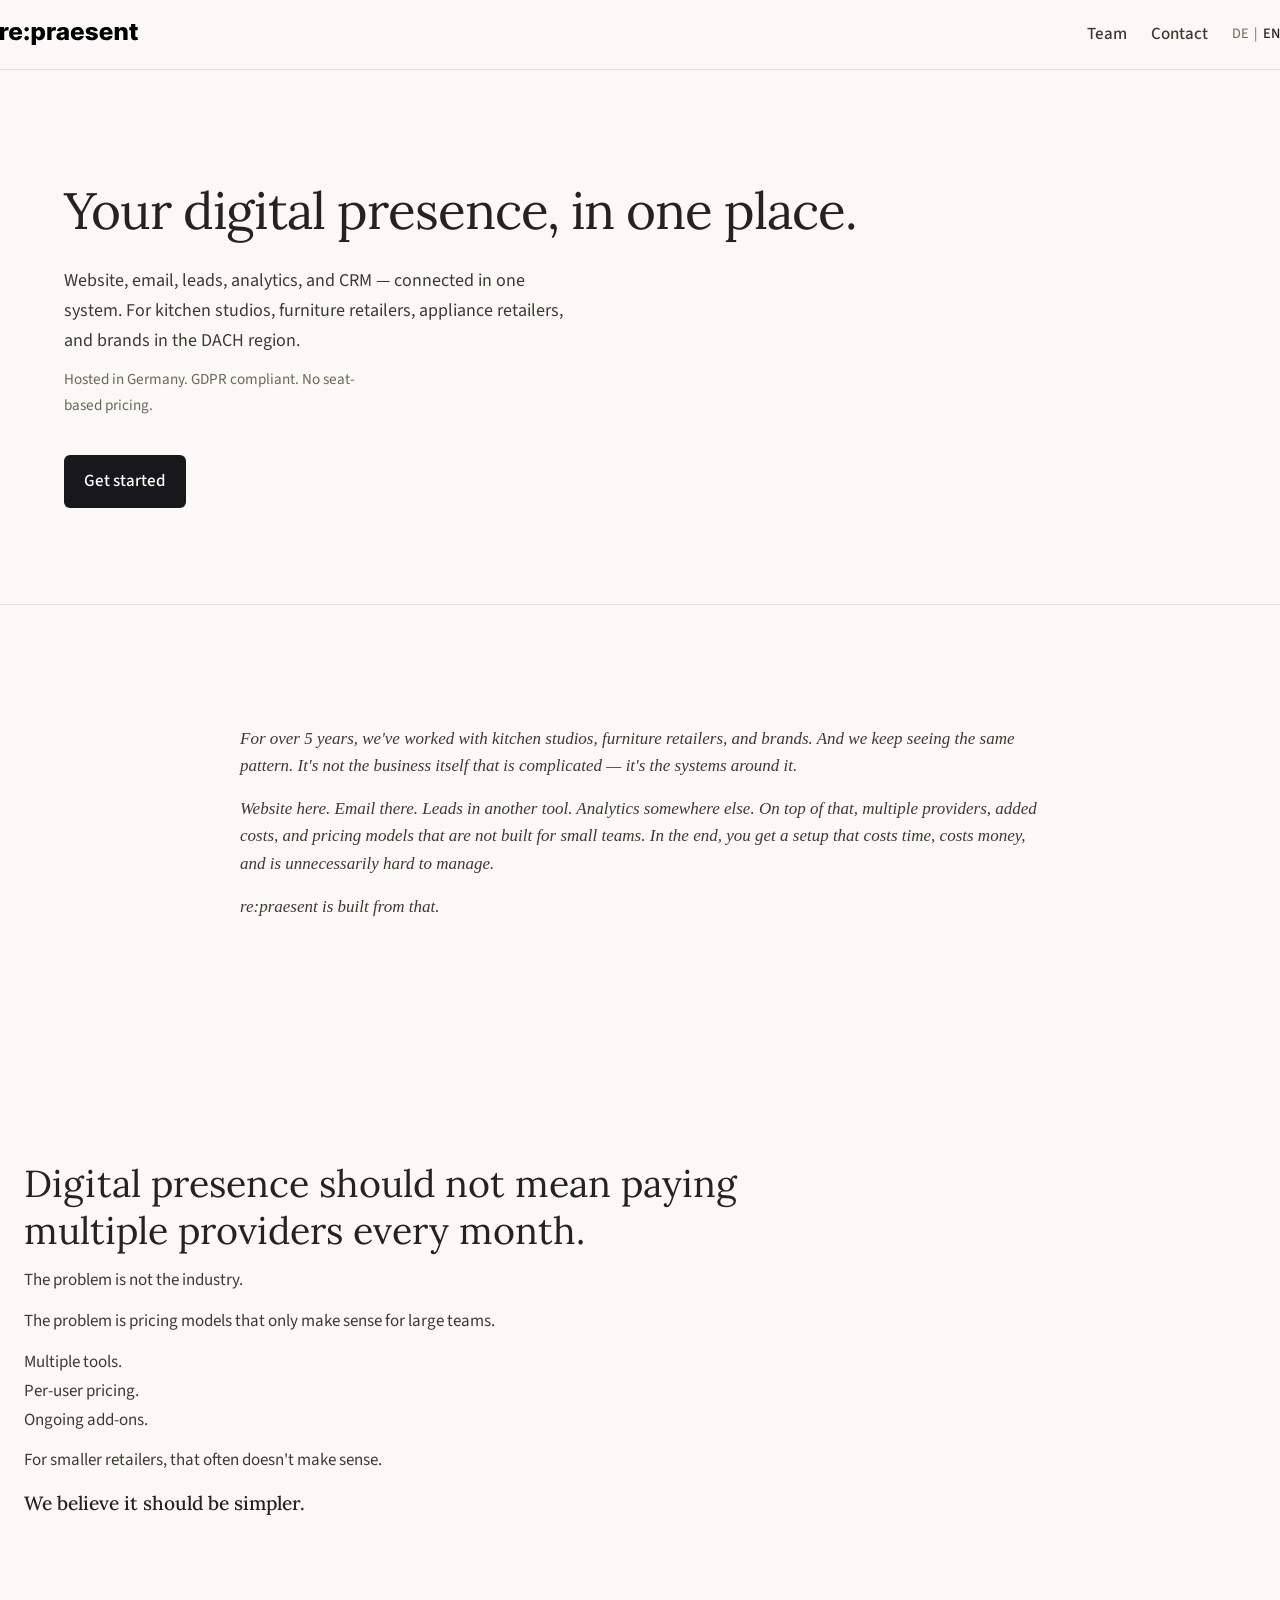
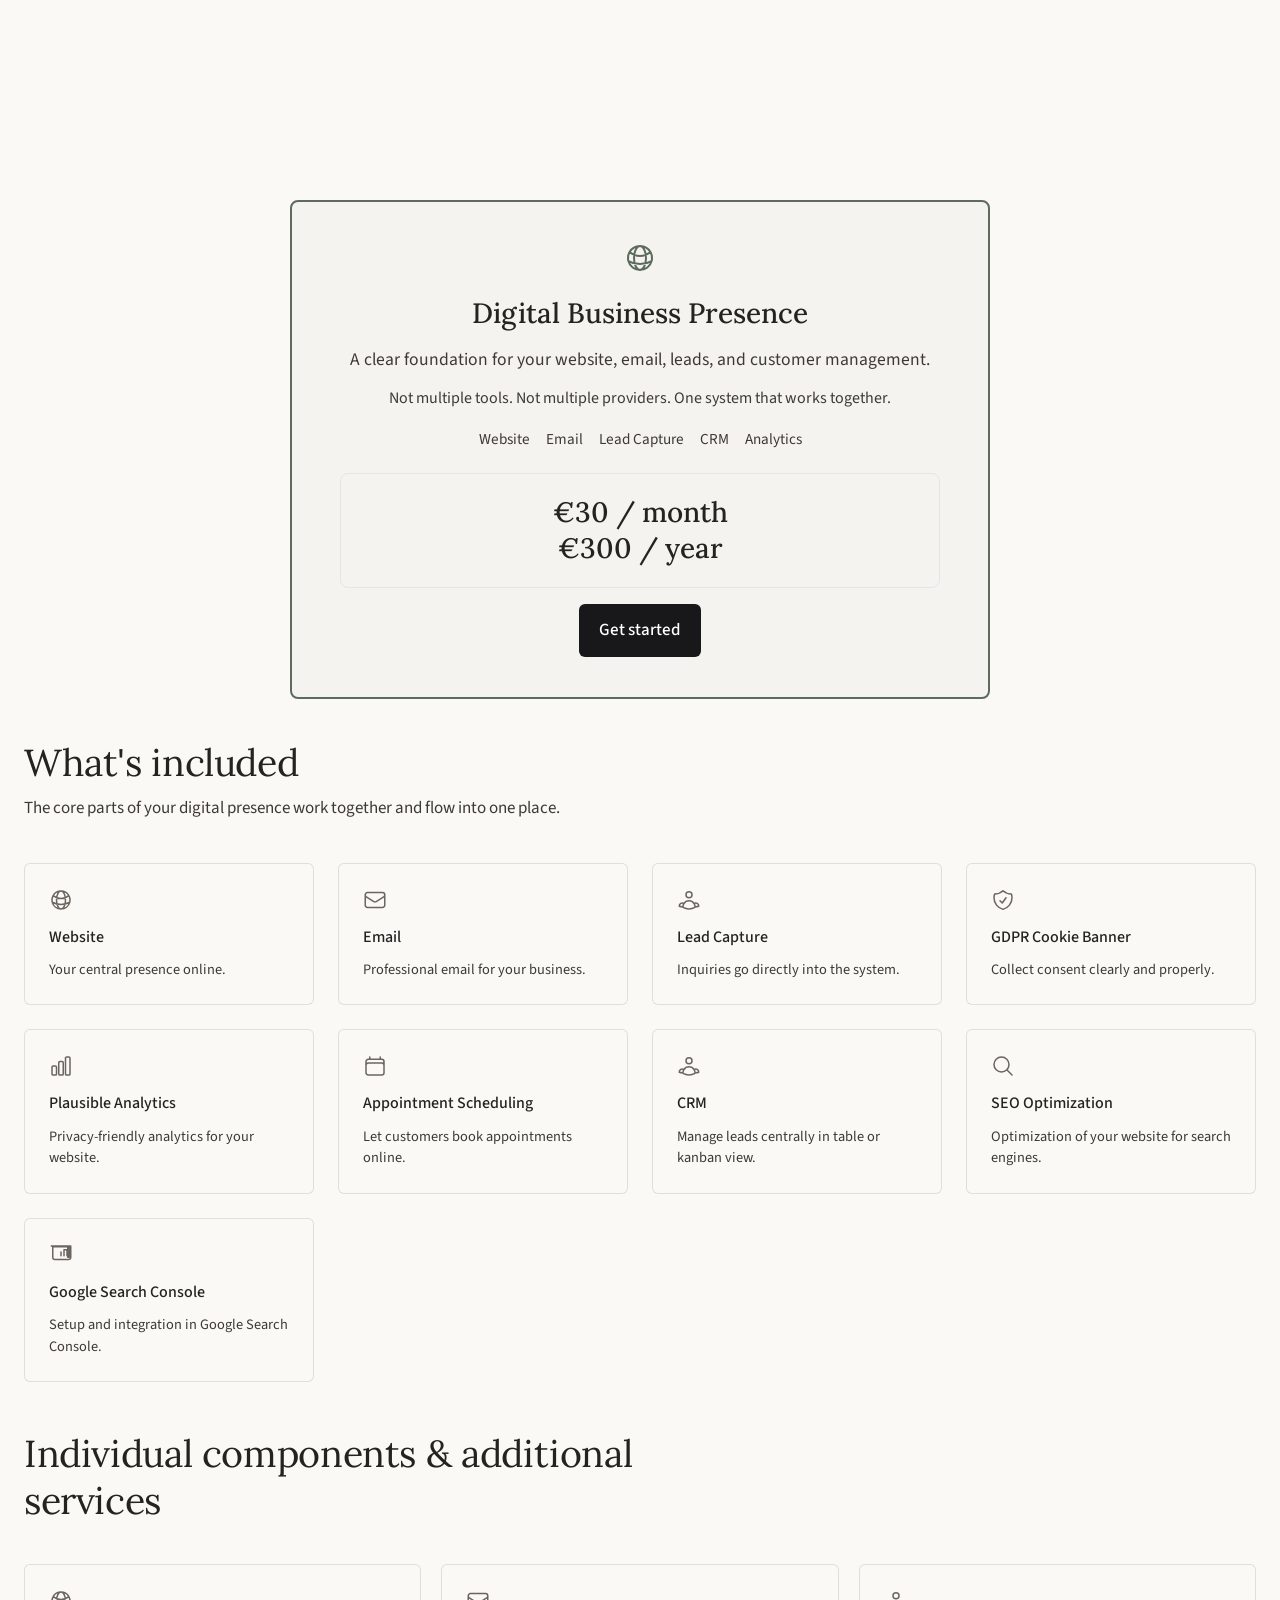
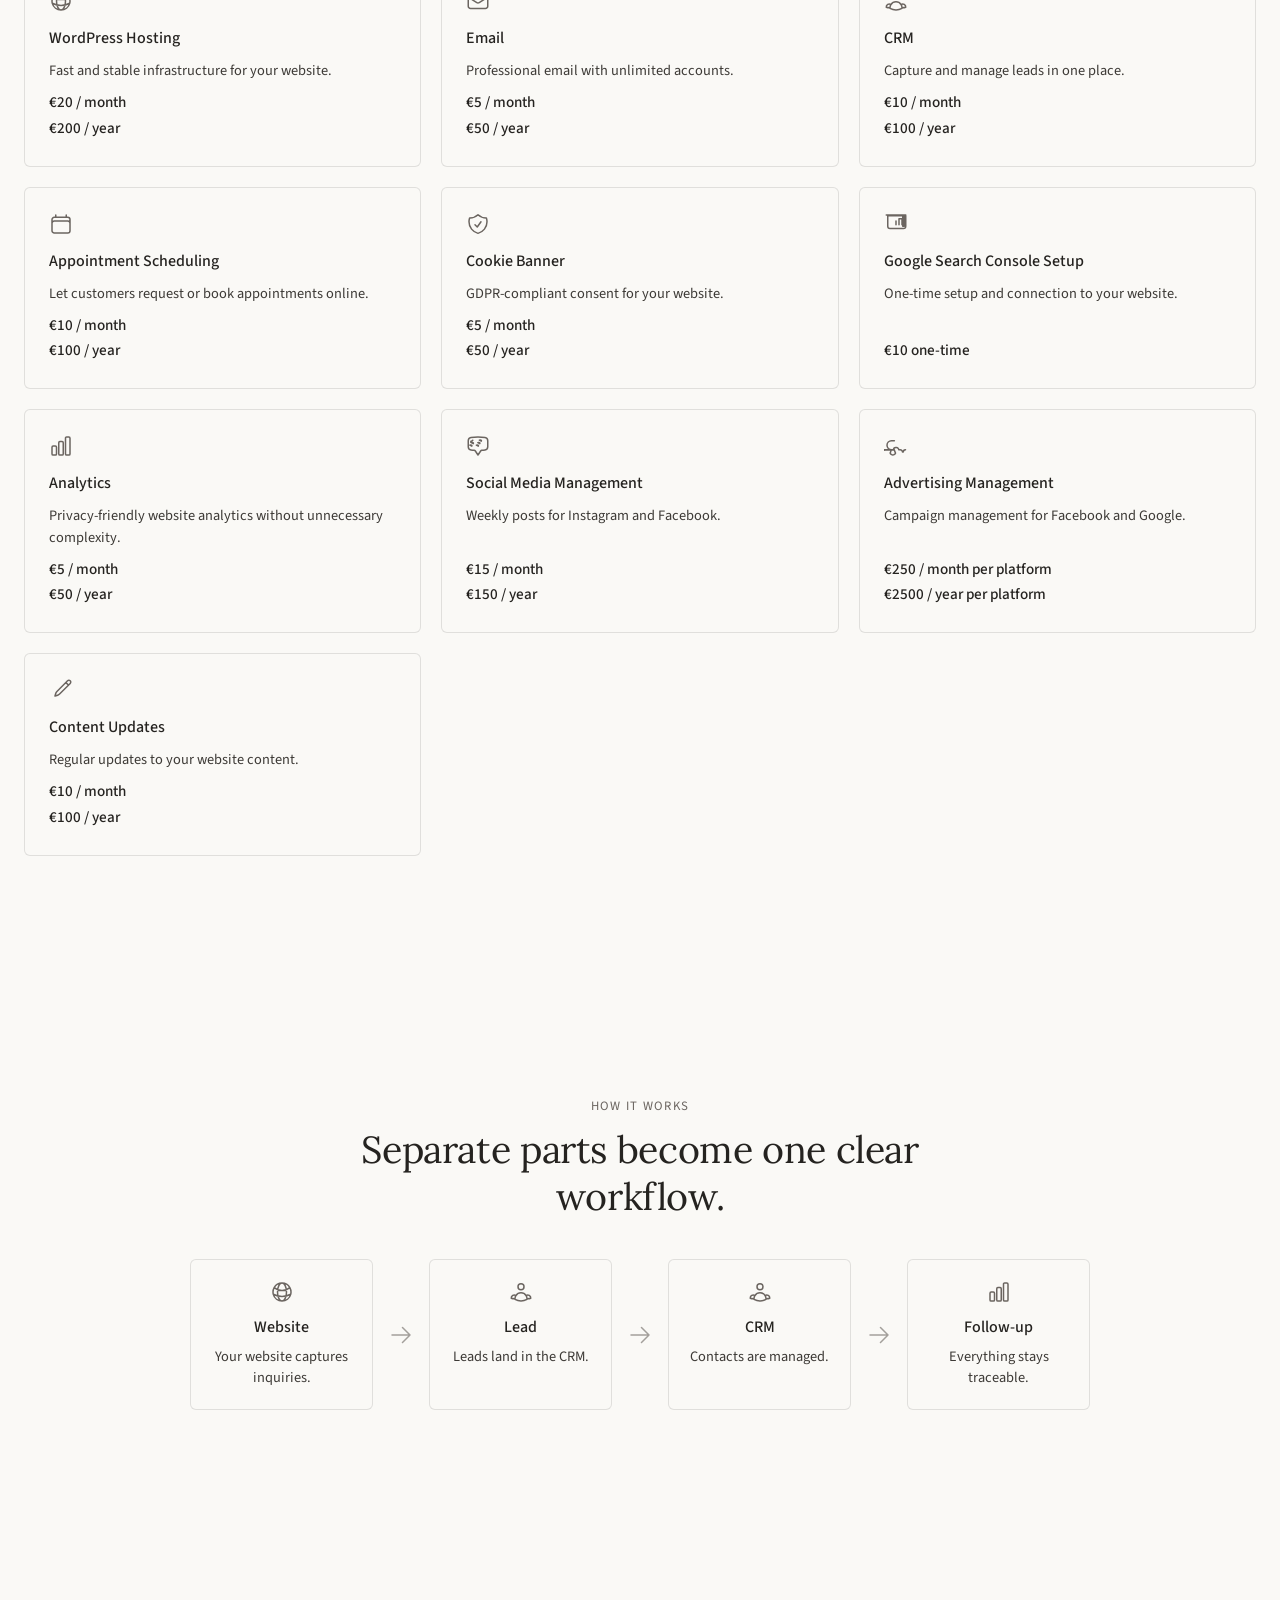
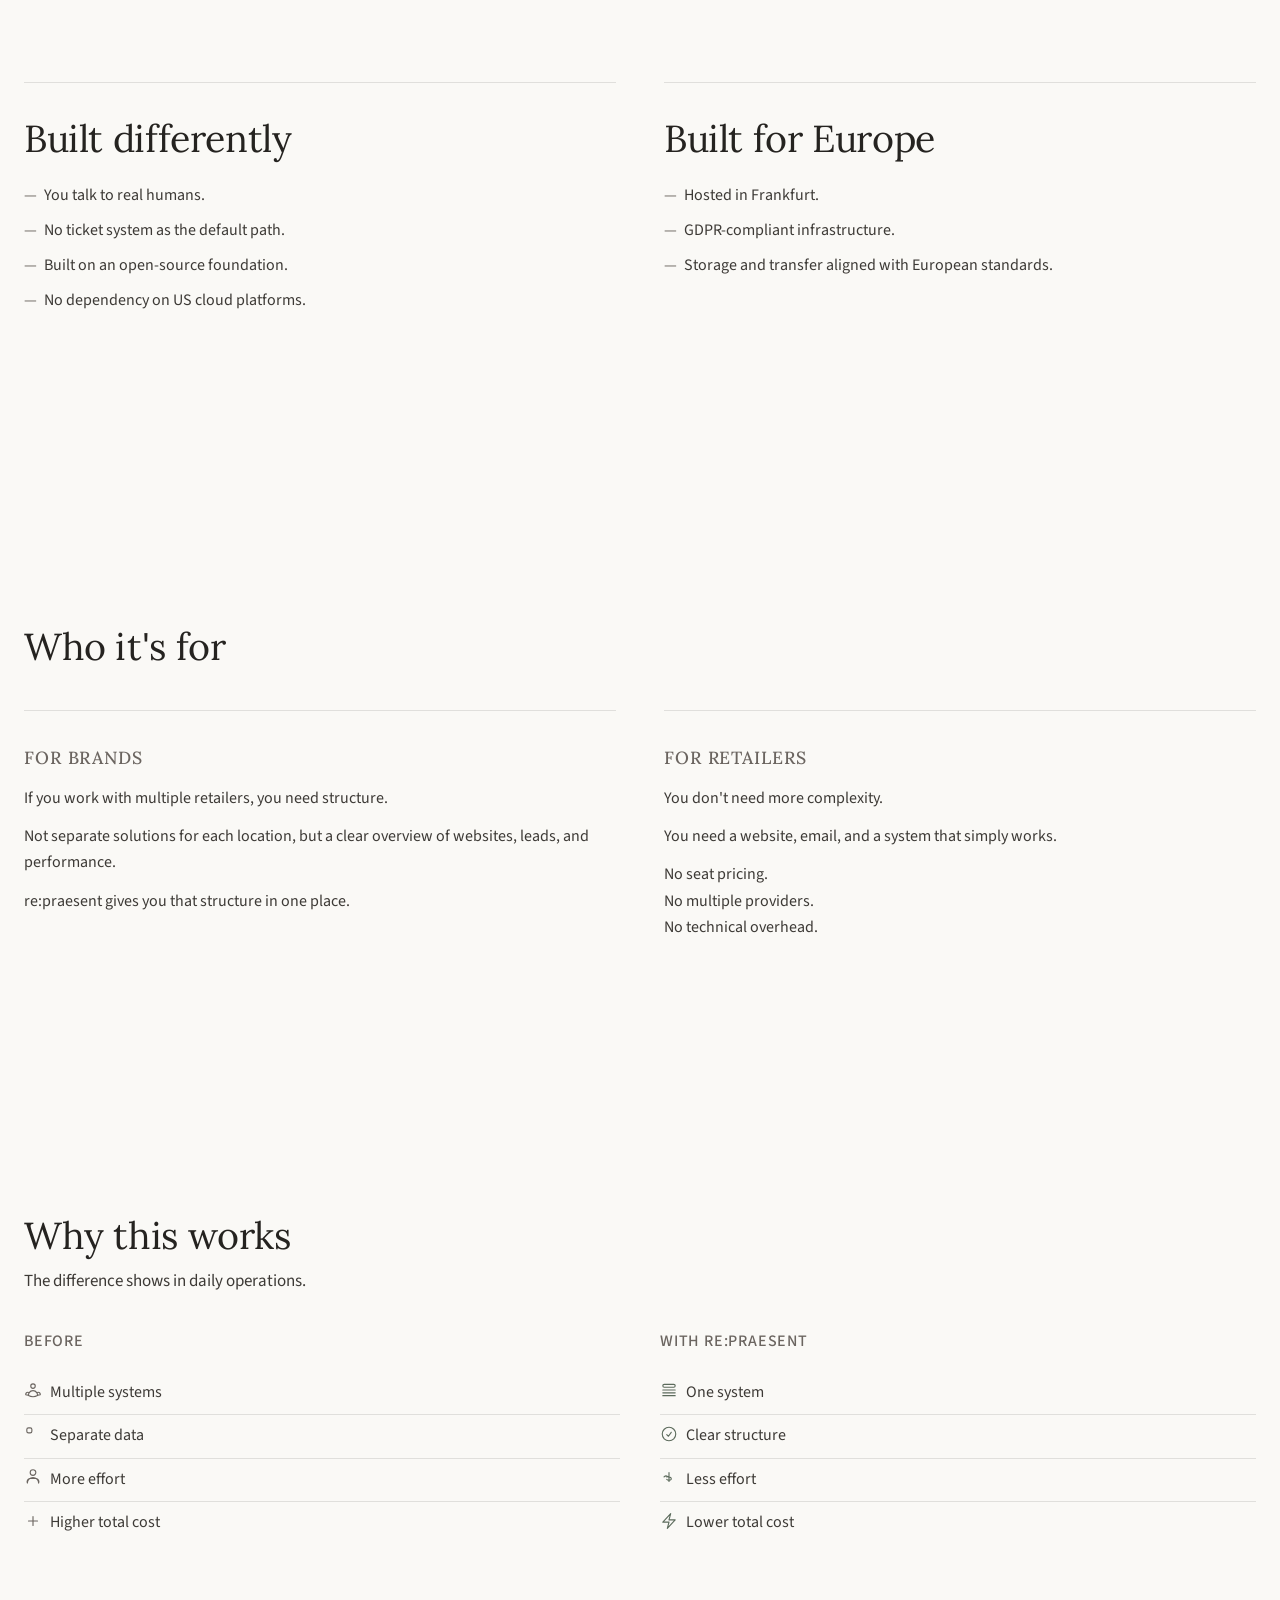
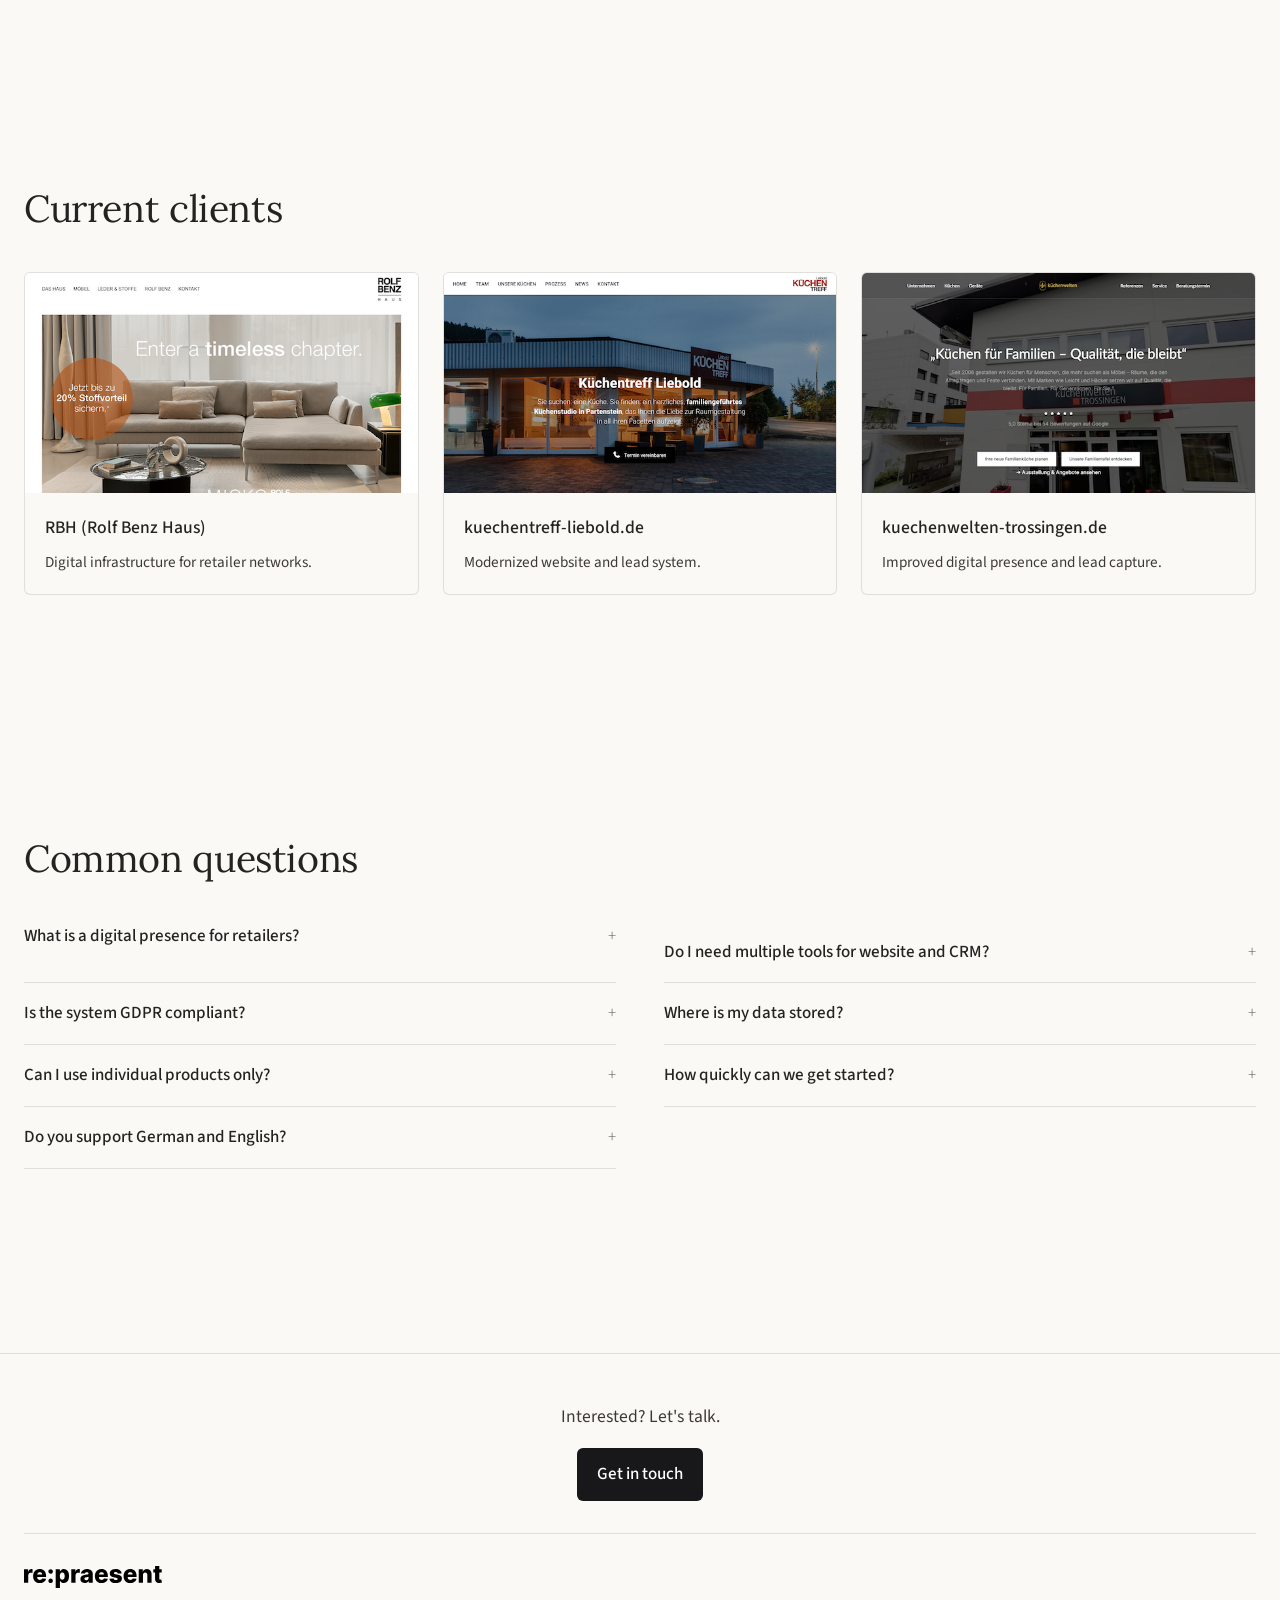
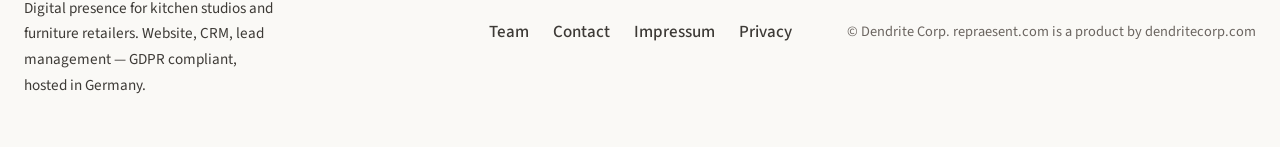
==== commit 4dbd43ab: "v0.2.9" ====
--- a/en/index.html
+++ b/en/index.html
@@ -56,19 +56,15 @@
         <h1 class="hero-title">Your digital presence, in one place.</h1>
         <p class="hero-text">Website, email, leads, analytics, and CRM — connected in one system. For kitchen studios, furniture retailers, appliance retailers, and brands in the DACH region.</p>
         <p class="hero-trust">Hosted in Germany. GDPR compliant. No seat-based pricing.</p>
-        <a class="btn" href="contact.html">Get in touch</a>
+        <a class="btn" href="contact.html">Get started</a>
       </div>
     </section>
 
     <section class="section story-section">
       <div class="story-container story-container-narrow">
-        <div class="story-body-single">
-          <p>For over 5 years, we've worked with kitchen studios, furniture retailers, and brands.</p>
-          <p>And we keep seeing the same pattern.</p>
-          <p>It's not the business itself that is complicated.<br>It's the systems around it.</p>
-          <p>Website here. Email there. Leads in another tool. Analytics somewhere else.</p>
-          <p>On top of that, multiple providers, added costs, and pricing models that are not built for small teams.</p>
-          <p>In the end, you get a setup that costs time, costs money, and is unnecessarily hard to manage.</p>
+        <div class="story-body-single story">
+          <p>For over 5 years, we've worked with kitchen studios, furniture retailers, and brands. And we keep seeing the same pattern. It's not the business itself that is complicated — it's the systems around it.</p>
+          <p>Website here. Email there. Leads in another tool. Analytics somewhere else. On top of that, multiple providers, added costs, and pricing models that are not built for small teams. In the end, you get a setup that costs time, costs money, and is unnecessarily hard to manage.</p>
           <p>re:praesent is built from that.</p>
         </div>
       </div>
@@ -89,13 +85,22 @@
 
     <section class="section" id="product">
       <div class="container">
-        <div class="main-product-card pricing-hero-card">
+        <div class="card-main main-product-card pricing-hero-card">
           <span class="pricing-hero-icon" aria-hidden="true"><svg xmlns="http://www.w3.org/2000/svg" fill="none" viewBox="0 0 24 24" stroke-width="1.5" stroke="currentColor" width="32" height="32"><path stroke-linecap="round" stroke-linejoin="round" d="M12 21a9.004 9.004 0 0 0 8.716-6.747M12 21a9.004 9.004 0 0 1-8.716-6.747M12 21c2.485 0 4.5-4.03 4.5-9S14.485 3 12 3m0 18c-2.485 0-4.5-4.03-4.5-9S9.515 3 12 3m0 0a8.997 8.997 0 0 1 7.843 4.582M12 3a8.997 8.997 0 0 0-7.843 4.582m15.686 0A11.953 11.953 0 0 1 12 10.5c-2.998 0-5.74-1.1-7.843-2.918m15.686 0A8.959 8.959 0 0 1 21 12c0 .778-.099 1.533-.284 2.253m0 0A17.919 17.919 0 0 1 12 16.5c-3.162 0-6.133-.815-8.716-2.247m0 0A9.015 9.015 0 0 1 3 12c0-1.605.42-3.113 1.157-4.418" /></svg></span>
           <h3 class="pricing-hero-title">Digital Business Presence</h3>
           <p class="pricing-hero-desc">A clear foundation for your website, email, leads, and customer management.</p>
-          <p class="pricing-hero-tagline">Not multiple tools.<br>Not multiple providers.<br>One system that works together.</p>
-          <p class="pricing-hero-price">€30 / month<br>€300 / year</p>
-          <a class="btn" href="contact.html">Get in touch</a>
+          <p class="pricing-hero-tagline">Not multiple tools. Not multiple providers. One system that works together.</p>
+          <ul class="pricing-hero-features">
+            <li>Website</li>
+            <li>Email</li>
+            <li>Lead Capture</li>
+            <li>CRM</li>
+            <li>Analytics</li>
+          </ul>
+          <div class="price-box">
+            <h3 class="price-box-title">€30 / month<br>€300 / year</h3>
+          </div>
+          <a class="btn" href="contact.html">Get started</a>
         </div>
 
         <div class="section-header">
@@ -138,6 +143,16 @@
             <h3 class="product-card-name">CRM</h3>
             <p class="product-card-desc">Manage leads centrally in table or kanban view.</p>
           </div>
+          <div class="product-card card">
+            <span class="product-card-icon" aria-hidden="true"><svg xmlns="http://www.w3.org/2000/svg" fill="none" viewBox="0 0 24 24" stroke-width="1.5" stroke="currentColor" width="24" height="24"><path stroke-linecap="round" stroke-linejoin="round" d="M21 21l-5.197-5.197m0 0A7.5 7.5 0 1 0 5.196 5.196a7.5 7.5 0 0 0 10.607 10.607z" /></svg></span>
+            <h3 class="product-card-name">SEO Optimization</h3>
+            <p class="product-card-desc">Optimization of your website for search engines.</p>
+          </div>
+          <div class="product-card card">
+            <span class="product-card-icon" aria-hidden="true"><svg xmlns="http://www.w3.org/2000/svg" fill="none" viewBox="0 0 24 24" stroke-width="1.5" stroke="currentColor" width="24" height="24"><path stroke-linecap="round" stroke-linejoin="round" d="M3.75 3v11.25a2.25 2.25 0 0 0 2.25 2.25h13.5a2.25 2.25 0 0 0 2.25-2.25V3.75M3.75 3h-1.5m1.5 0h16.5m0 0h1.5m-1.5 0v11.25m0 0h-1.5m0 0V3.75m0 0H3.75m0 0h1.5M12 9v3.75m3-6v6m3-3v3m0-3v-3m0 0h-3m3 0h3" /></svg></span>
+            <h3 class="product-card-name">Google Search Console</h3>
+            <p class="product-card-desc">Setup and integration in Google Search Console.</p>
+          </div>
         </div>
 
         <div class="section-header" style="margin-top: 3rem;">
@@ -148,55 +163,61 @@
             <span class="product-card-icon" aria-hidden="true"><svg xmlns="http://www.w3.org/2000/svg" fill="none" viewBox="0 0 24 24" stroke-width="1.5" stroke="currentColor" width="24" height="24"><path stroke-linecap="round" stroke-linejoin="round" d="M12 21a9.004 9.004 0 0 0 8.716-6.747M12 21a9.004 9.004 0 0 1-8.716-6.747M12 21c2.485 0 4.5-4.03 4.5-9S14.485 3 12 3m0 18c-2.485 0-4.5-4.03-4.5-9S9.515 3 12 3m0 0a8.997 8.997 0 0 1 7.843 4.582M12 3a8.997 8.997 0 0 0-7.843 4.582m15.686 0A11.953 11.953 0 0 1 12 10.5c-2.998 0-5.74-1.1-7.843-2.918m15.686 0A8.959 8.959 0 0 1 21 12c0 .778-.099 1.533-.284 2.253m0 0A17.919 17.919 0 0 1 12 16.5c-3.162 0-6.133-.815-8.716-2.247m0 0A9.015 9.015 0 0 1 3 12c0-1.605.42-3.113 1.157-4.418" /></svg></span>
             <h3 class="product-card-name">WordPress Hosting</h3>
             <p class="product-card-desc">Fast and stable infrastructure for your website.</p>
-            <p class="product-card-price">€20 / month</p>
+            <p class="product-card-price">€20 / month<br>€200 / year</p>
           </div>
           <div class="product-card card">
             <span class="product-card-icon" aria-hidden="true"><svg xmlns="http://www.w3.org/2000/svg" fill="none" viewBox="0 0 24 24" stroke-width="1.5" stroke="currentColor" width="24" height="24"><path stroke-linecap="round" stroke-linejoin="round" d="M21.75 6.75v10.5a2.25 2.25 0 0 1-2.25 2.25h-15a2.25 2.25 0 0 1-2.25-2.25V6.75m19.5 0A2.25 2.25 0 0 0 19.5 4.5h-15a2.25 2.25 0 0 0-2.25 2.25m19.5 0v.243a2.25 2.25 0 0 1-1.07 1.916l-7.5 4.615a2.25 2.25 0 0 1-2.36 0L3.32 8.91a2.25 2.25 0 0 1-1.07-1.916V6.75" /></svg></span>
             <h3 class="product-card-name">Email</h3>
             <p class="product-card-desc">Professional email with unlimited accounts.</p>
-            <p class="product-card-price">€5 / month</p>
+            <p class="product-card-price">€5 / month<br>€50 / year</p>
           </div>
           <div class="product-card card">
             <span class="product-card-icon" aria-hidden="true"><svg xmlns="http://www.w3.org/2000/svg" fill="none" viewBox="0 0 24 24" stroke-width="1.5" stroke="currentColor" width="24" height="24"><path stroke-linecap="round" stroke-linejoin="round" d="M18 18.72a9.094 9.094 0 0 0 3.741-.479 3 3 0 0 0-4.682-2.72m.94 3.198.001.031c0 .225-.012.447-.037.666A11.944 11.944 0 0 1 12 21c-2.17 0-4.207-.576-5.963-1.584A6.062 6.062 0 0 1 6 18.719m12 0a5.971 5.971 0 0 0-.941-3.197m0 0A5.995 5.995 0 0 0 12 12.75a5.995 5.995 0 0 0-5.058 2.772m0 0a3 3 0 0 0-4.681 2.72 8.986 8.986 0 0 0 3.74.477m.94-3.197a5.971 5.971 0 0 0-.94 3.197M15 6.75a3 3 0 1 1-6 0 3 3 0 0 1 6 0Z" /></svg></span>
             <h3 class="product-card-name">CRM</h3>
             <p class="product-card-desc">Capture and manage leads in one place.</p>
-            <p class="product-card-price">€10 / month</p>
+            <p class="product-card-price">€10 / month<br>€100 / year</p>
           </div>
           <div class="product-card card">
             <span class="product-card-icon" aria-hidden="true"><svg xmlns="http://www.w3.org/2000/svg" fill="none" viewBox="0 0 24 24" stroke-width="1.5" stroke="currentColor" width="24" height="24"><path stroke-linecap="round" stroke-linejoin="round" d="M6.75 3v2.25M17.25 3v2.25M3 18.75V7.5a2.25 2.25 0 0 1 2.25-2.25h13.5A2.25 2.25 0 0 1 21 7.5v11.25m-18 0A2.25 2.25 0 0 0 5.25 21h13.5A2.25 2.25 0 0 0 21 18.75m-18 0v-7.5A2.25 2.25 0 0 1 5.25 9h13.5A2.25 2.25 0 0 1 21 11.25v7.5" /></svg></span>
             <h3 class="product-card-name">Appointment Scheduling</h3>
             <p class="product-card-desc">Let customers request or book appointments online.</p>
-            <p class="product-card-price">€10 / month</p>
+            <p class="product-card-price">€10 / month<br>€100 / year</p>
           </div>
           <div class="product-card card">
             <span class="product-card-icon" aria-hidden="true"><svg xmlns="http://www.w3.org/2000/svg" fill="none" viewBox="0 0 24 24" stroke-width="1.5" stroke="currentColor" width="24" height="24"><path stroke-linecap="round" stroke-linejoin="round" d="M9 12.75 11.25 15 15 9.75m-3-7.036A11.959 11.959 0 0 1 3.598 6 11.99 11.99 0 0 0 3 9.749c0 5.592 3.824 10.29 9 11.623 5.176-1.332 9-6.03 9-11.622 0-1.31-.21-2.571-.598-3.751h-.152c-3.196 0-6.1-1.248-8.25-3.285Z" /></svg></span>
             <h3 class="product-card-name">Cookie Banner</h3>
             <p class="product-card-desc">GDPR-compliant consent for your website.</p>
-            <p class="product-card-price">€5 / month</p>
+            <p class="product-card-price">€5 / month<br>€50 / year</p>
+          </div>
+          <div class="product-card card">
+            <span class="product-card-icon" aria-hidden="true"><svg xmlns="http://www.w3.org/2000/svg" fill="none" viewBox="0 0 24 24" stroke-width="1.5" stroke="currentColor" width="24" height="24"><path stroke-linecap="round" stroke-linejoin="round" d="M3.75 3v11.25a2.25 2.25 0 0 0 2.25 2.25h13.5a2.25 2.25 0 0 0 2.25-2.25V3.75M3.75 3h-1.5m1.5 0h16.5m0 0h1.5m-1.5 0v11.25m0 0h-1.5m0 0V3.75m0 0H3.75m0 0h1.5M12 9v3.75m3-6v6m3-3v3m0-3v-3m0 0h-3m3 0h3" /></svg></span>
+            <h3 class="product-card-name">Google Search Console Setup</h3>
+            <p class="product-card-desc">One-time setup and connection to your website.</p>
+            <p class="product-card-price">€10 one-time</p>
           </div>
           <div class="product-card card">
             <span class="product-card-icon" aria-hidden="true"><svg xmlns="http://www.w3.org/2000/svg" fill="none" viewBox="0 0 24 24" stroke-width="1.5" stroke="currentColor" width="24" height="24"><path stroke-linecap="round" stroke-linejoin="round" d="M3 13.125C3 12.504 3.504 12 4.125 12h2.25c.621 0 1.125.504 1.125 1.125v6.75C7.5 20.496 6.996 21 6.375 21h-2.25A1.125 1.125 0 0 1 3 19.875v-6.75ZM9.75 8.625c0-.621.504-1.125 1.125-1.125h2.25c.621 0 1.125.504 1.125 1.125v11.25c0 .621-.504 1.125-1.125 1.125h-2.25a1.125 1.125 0 0 1-1.125-1.125V8.625ZM16.5 4.125c0-.621.504-1.125 1.125-1.125h2.25C20.496 3 21 3.504 21 4.125v15.75c0 .621-.504 1.125-1.125 1.125h-2.25a1.125 1.125 0 0 1-1.125-1.125V4.125Z" /></svg></span>
             <h3 class="product-card-name">Analytics</h3>
             <p class="product-card-desc">Privacy-friendly website analytics without unnecessary complexity.</p>
-            <p class="product-card-price">€5 / month</p>
+            <p class="product-card-price">€5 / month<br>€50 / year</p>
           </div>
           <div class="product-card card service-card">
             <span class="product-card-icon" aria-hidden="true"><svg xmlns="http://www.w3.org/2000/svg" fill="none" viewBox="0 0 24 24" stroke-width="1.5" stroke="currentColor" width="24" height="24"><path stroke-linecap="round" stroke-linejoin="round" d="M6.827 6.175A2.31 2.31 0 0 1 5.186 7.23c-.38.154-.576.652-.318 1.027zm6.5 0a2.31 2.31 0 0 1 1.641-.055c.38.154.576.652.318 1.027zm-1.5 2.5a2.31 2.31 0 0 1 1.641-.055c.38.154.576.652.318 1.027zm-6.5 0a2.31 2.31 0 0 1 1.641-.055c.38.154.576.652.318 1.027zm-1.5 2.5a2.31 2.31 0 0 1 1.641-.055c.38.154.576.652.318 1.027zm6.5 0a2.31 2.31 0 0 1 1.641-.055c.38.154.576.652.318 1.027z" /><path stroke-linecap="round" stroke-linejoin="round" d="M2.25 12.76c0 1.6 1.123 2.994 2.707 3.227 1.068.157 2.148.279 3.238.364.466.037.893.281 1.153.671L12 21l2.652-3.978c.26-.39.687-.634 1.153-.67 1.09-.086 2.17-.208 3.238-.365 1.584-.233 2.707-1.626 2.707-3.228V6.741c0-1.602-1.123-2.995-2.707-3.228A48.394 48.394 0 0 0 12 3c-2.392 0-4.744.175-7.043.513C3.373 3.746 2.25 5.14 2.25 6.741v6.018z" /></svg></span>
             <h3 class="product-card-name">Social Media Management</h3>
             <p class="product-card-desc">Weekly posts for Instagram and Facebook.</p>
-            <p class="product-card-price">€15 / month or €150 / year</p>
+            <p class="product-card-price">€15 / month<br>€150 / year</p>
           </div>
           <div class="product-card card service-card">
             <span class="product-card-icon" aria-hidden="true"><svg xmlns="http://www.w3.org/2000/svg" fill="none" viewBox="0 0 24 24" stroke-width="1.5" stroke="currentColor" width="24" height="24"><path stroke-linecap="round" stroke-linejoin="round" d="M10.34 15.84c-.688-.06-1.386-.09-2.09-.09H7.5a4.5 4.5 0 1 1 0-9h.75c.704 0 1.402-.03 2.09-.09m0 9.18c.253.962.584 1.892.985 2.783.247.55.06 1.21-.463 1.511l-.657.38a2.25 2.25 0 0 1-2.712 0l-.657-.38c-.523-.301-.71-.96-.463-1.51a12.96 12.96 0 0 1 .985-2.783m0 0c-.688-.06-1.386-.09-2.09-.09H7.5a4.5 4.5 0 1 1 0-9h.75c.704 0 1.402-.03 2.09-.09m0 9.18a23.848 23.848 0 0 1-7.284 0m0 0a23.682 23.682 0 0 1-8.686 0H9.5a2.25 2.25 0 0 1 2.25-2.25h.75a2.25 2.25 0 0 1 2.25 2.25h1.5a2.25 2.25 0 0 1 2.25 2.25h.75a2.25 2.25 0 0 1 2.25-2.25H21" /></svg></span>
             <h3 class="product-card-name">Advertising Management</h3>
             <p class="product-card-desc">Campaign management for Facebook and Google.</p>
-            <p class="product-card-price">€250 / month per platform</p>
+            <p class="product-card-price">€250 / month per platform<br>€2500 / year per platform</p>
           </div>
           <div class="product-card card service-card">
             <span class="product-card-icon" aria-hidden="true"><svg xmlns="http://www.w3.org/2000/svg" fill="none" viewBox="0 0 24 24" stroke-width="1.5" stroke="currentColor" width="24" height="24"><path stroke-linecap="round" stroke-linejoin="round" d="M16.862 4.487l1.687-1.688a1.875 1.875 0 1 1 2.652 2.652L10.582 16.07a4.5 4.5 0 0 1-1.897 1.13L6 18l.8-2.685a4.5 4.5 0 0 1 1.13-1.897l8.932-8.931zm0 0L19.5 7.125" /></svg></span>
             <h3 class="product-card-name">Content Updates</h3>
             <p class="product-card-desc">Regular updates to your website content.</p>
-            <p class="product-card-price">€10 / month or €100 / year</p>
+            <p class="product-card-price">€10 / month<br>€100 / year</p>
           </div>
         </div>
       </div>
--- a/css/styles.css
+++ b/css/styles.css
@@ -1,4 +1,4 @@
-/* repraesent.com v0.2.8 — Design tokens & base
+/* repraesent.com v0.2.9 — Design tokens & base
  *
  * TYPOGRAPHY SCALE
  * H1 (hero):    clamp(3rem, 6vw, 4.5rem), lh 1.1, serif
@@ -23,8 +23,8 @@
   --bg-primary: #FAF9F6;
   --bg-secondary: #F5F3EF;
   --text-primary: #252320;
-  --text-secondary: #4A4743;
-  --text-muted: #7A7570;
+  --text-secondary: #3d3a36;
+  --text-muted: #6b6560;
   --accent: #5C6B5C;
   --accent-hover: #4D5B4D;
   --accent-warm: #A89B7E;
@@ -266,11 +266,23 @@
 }
 
 .hero-inner {
-  max-width: 1050px;
-}
-
+  max-width: 1200px;
+}
+
+.hero h1,
 .hero-title {
+  font-size: clamp(32px, 4vw, 64px);
+  white-space: nowrap;
+  text-wrap: balance;
   margin-bottom: 1.75rem;
+}
+
+@media (max-width: 768px) {
+  .hero h1,
+  .hero-title {
+    white-space: normal;
+    line-height: 1.1;
+  }
 }
 
 .hero-text {
@@ -288,12 +300,14 @@
   max-width: 38ch;
 }
 
-.btn {
+.btn,
+a.btn,
+button.btn {
   display: inline-flex;
   align-items: center;
   justify-content: center;
   background: #18181b;
-  color: #fff;
+  color: white;
   padding: 12px 20px;
   border-radius: 6px;
   font: inherit;
@@ -303,10 +317,11 @@
   transition: all 0.2s ease;
 }
 
-.btn:hover {
-  background: #000;
-  color: #fff;
+.btn:hover,
+a.btn:hover,
+button.btn:hover {
   opacity: 0.9;
+  color: white;
 }
 
 .btn:focus-visible {
@@ -431,6 +446,7 @@
   border-radius: 6px;
   padding: 1.5rem;
   background: var(--bg-primary);
+  box-shadow: none;
 }
 
 .included-cards .included-group.card {
@@ -514,8 +530,31 @@
   gap: 1.25rem;
 }
 
-.product-cards.grid-3col {
+.product-cards-included {
+  grid-template-columns: repeat(4, 1fr);
+  gap: 24px;
+}
+
+.product-cards.grid-3col,
+.product-cards-merged {
   grid-template-columns: repeat(3, 1fr);
+  align-items: stretch;
+}
+
+.product-cards-merged .product-card {
+  display: flex;
+  flex-direction: column;
+  min-height: 100%;
+}
+
+.product-cards-merged .product-card-price {
+  margin-top: auto;
+}
+
+@media (max-width: 900px) {
+  .product-cards-included {
+    grid-template-columns: repeat(2, 1fr);
+  }
 }
 
 .product-card {
@@ -718,7 +757,7 @@
   opacity: 0.6;
 }
 
-/* Story section — 2-column editorial */
+/* Story section — editorial style */
 .story-section {
   border-top: 1px solid var(--border);
 }
@@ -782,14 +821,42 @@
   max-width: 800px;
 }
 
+.story {
+  font-family: "Lora", Georgia, serif;
+  font-style: italic;
+  max-width: 800px;
+  margin: 0 auto;
+  line-height: 1.6;
+  color: var(--text-secondary);
+}
+
+.story h2 {
+  font-family: "Lora", Georgia, serif;
+  font-style: normal;
+  font-size: 32px;
+  margin-bottom: 24px;
+}
+
+.story p {
+  margin-bottom: 16px;
+}
+
+.story p:last-child {
+  margin-bottom: 0;
+}
+
 .story-body-single {
   max-width: 800px;
 }
 
+.story-body-single.story {
+  font-style: italic;
+}
+
 .story-body-single p {
-  margin: 0 0 0.75rem;
-  color: var(--text-secondary);
-  line-height: 1.7;
+  margin: 0 0 16px;
+  color: var(--text-secondary);
+  line-height: 1.6;
   font-size: 1.0625rem;
 }
 
@@ -826,6 +893,38 @@
   font-weight: 500;
   color: var(--text-primary);
   margin: 1.5rem 0 0 !important;
+}
+
+/* Card main — Digital Business Presence */
+.card-main.pricing-hero-card {
+  max-width: 700px;
+  margin-left: auto;
+  margin-right: auto;
+  margin-bottom: 2.5rem;
+  text-align: center;
+  padding: 40px;
+}
+
+.card-main .btn {
+  display: inline-flex;
+  margin-top: 1rem;
+}
+
+/* Price box sub-card */
+.price-box {
+  border: 1px solid #e5e5e5;
+  padding: 20px;
+  margin-top: 20px;
+  border-radius: 8px;
+}
+
+.price-box-title,
+.price-box h3 {
+  font-family: "Lora", Georgia, serif;
+  font-size: 28px;
+  font-weight: 500;
+  margin: 0;
+  line-height: 1.3;
 }
 
 /* Pricing hero card */
@@ -990,7 +1089,6 @@
 }
 
 .client-card-image {
-  aspect-ratio: 16 / 10;
   background: var(--bg-secondary);
   display: flex;
   align-items: center;
@@ -998,10 +1096,12 @@
   overflow: hidden;
 }
 
+.client-card img,
 .client-card-image img {
   width: 100%;
-  height: 100%;
+  height: 220px;
   object-fit: cover;
+  object-position: top;
 }
 
 .client-card-image span {
@@ -1794,7 +1894,8 @@
     grid-template-columns: 1fr;
   }
 
-  .product-cards.grid-3col {
+  .product-cards.grid-3col,
+  .product-cards-merged {
     grid-template-columns: 1fr;
   }
 
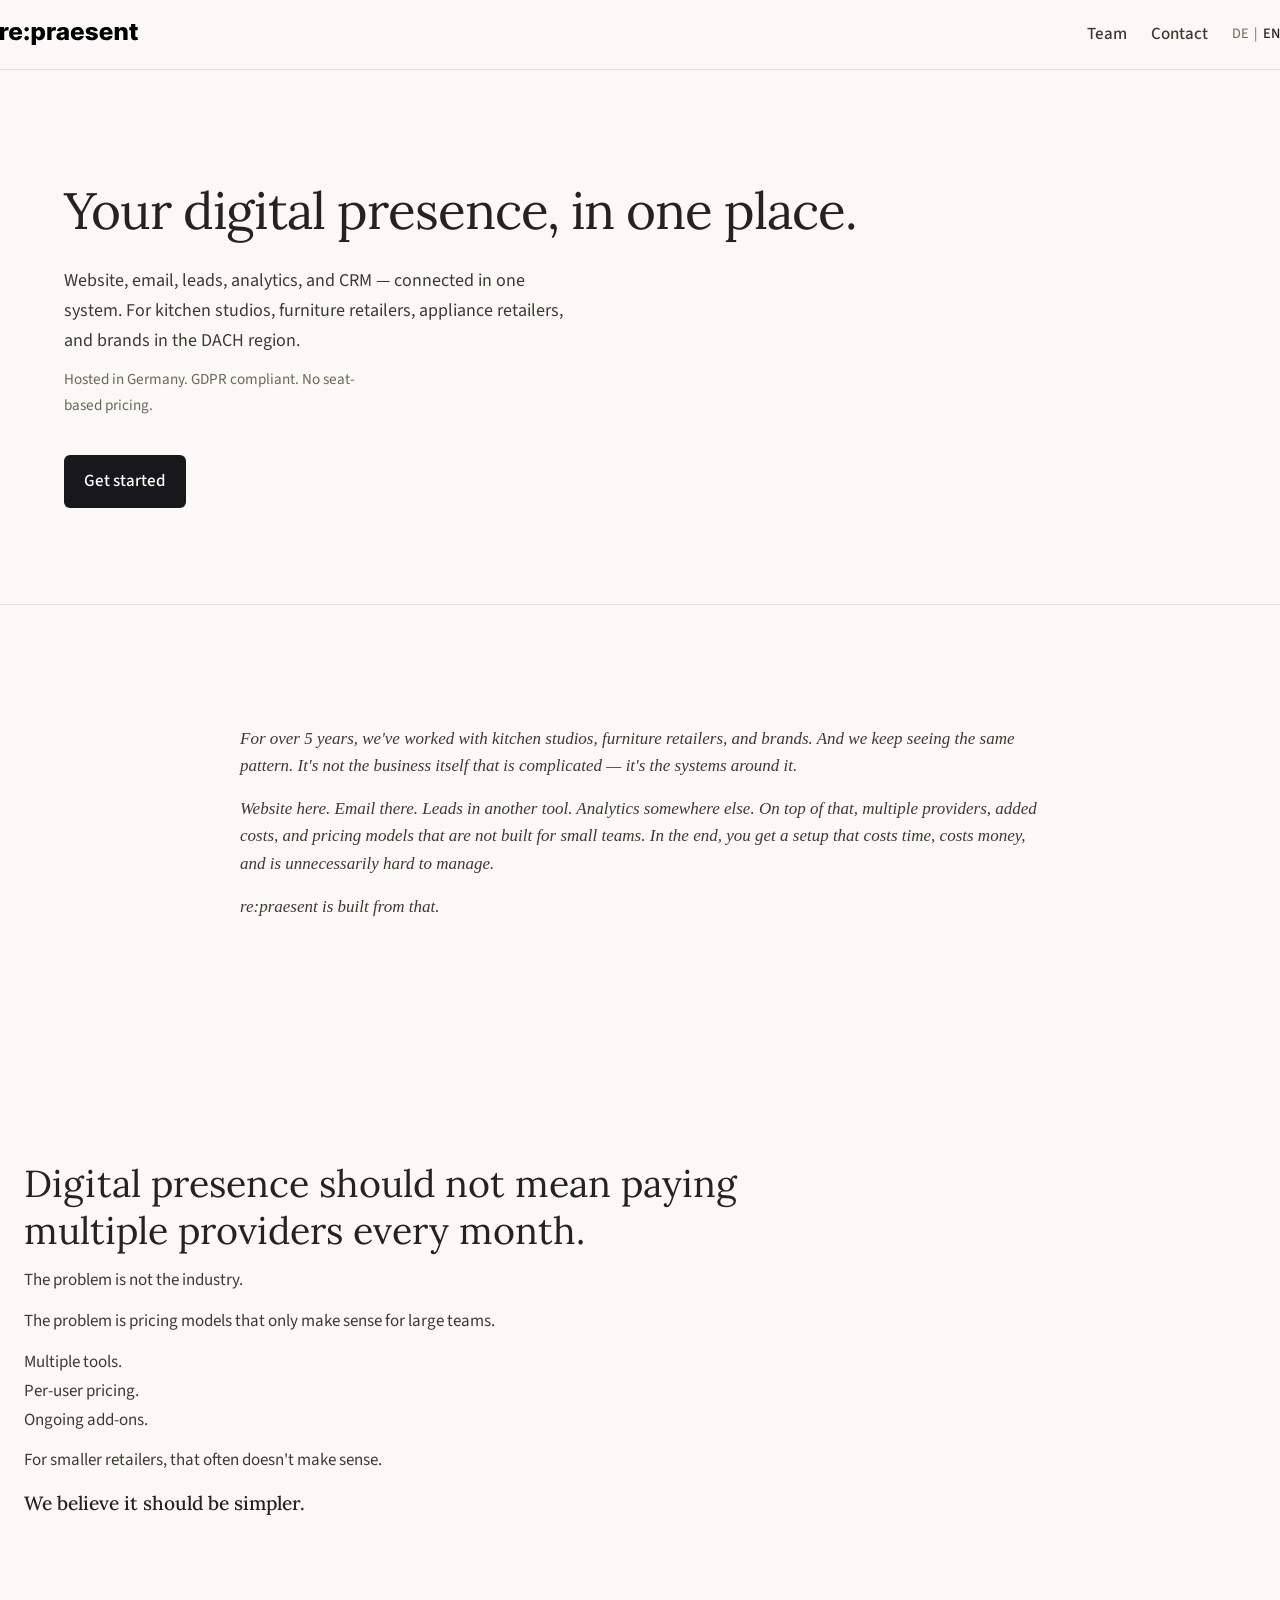
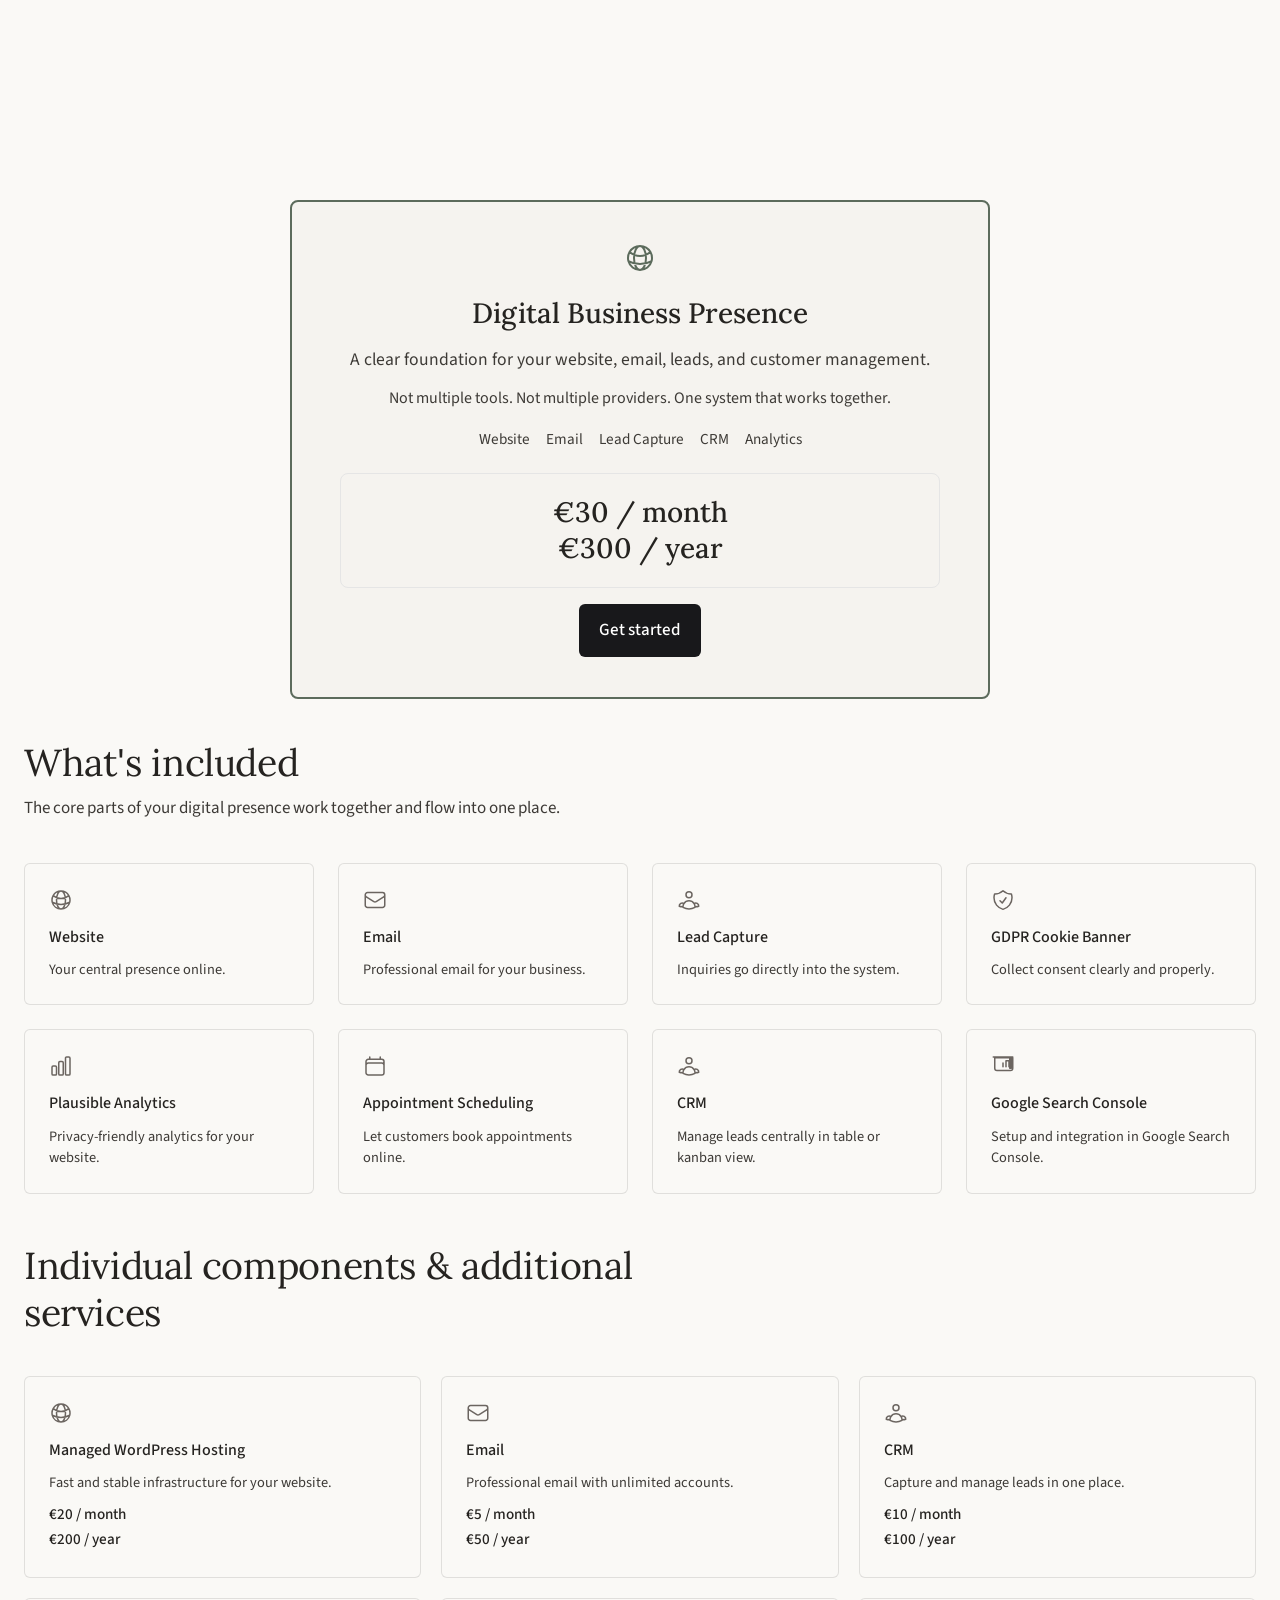
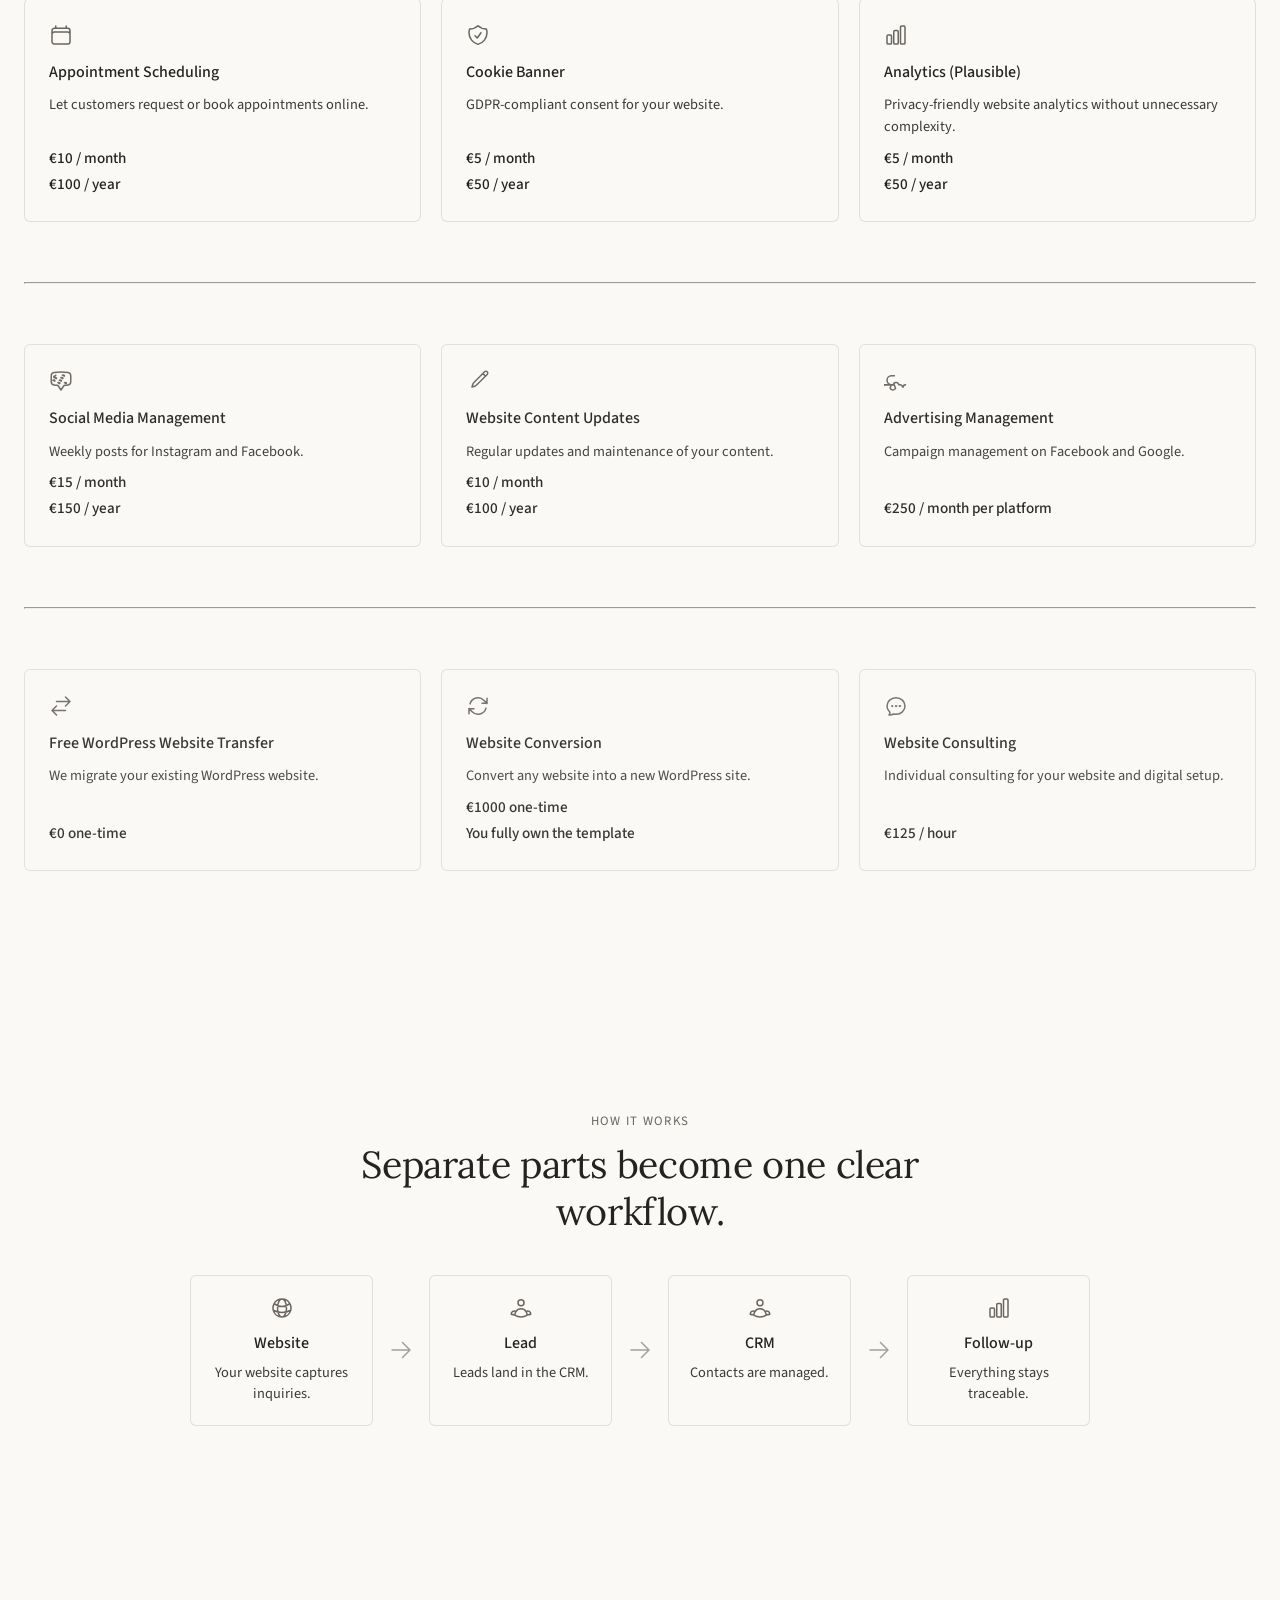
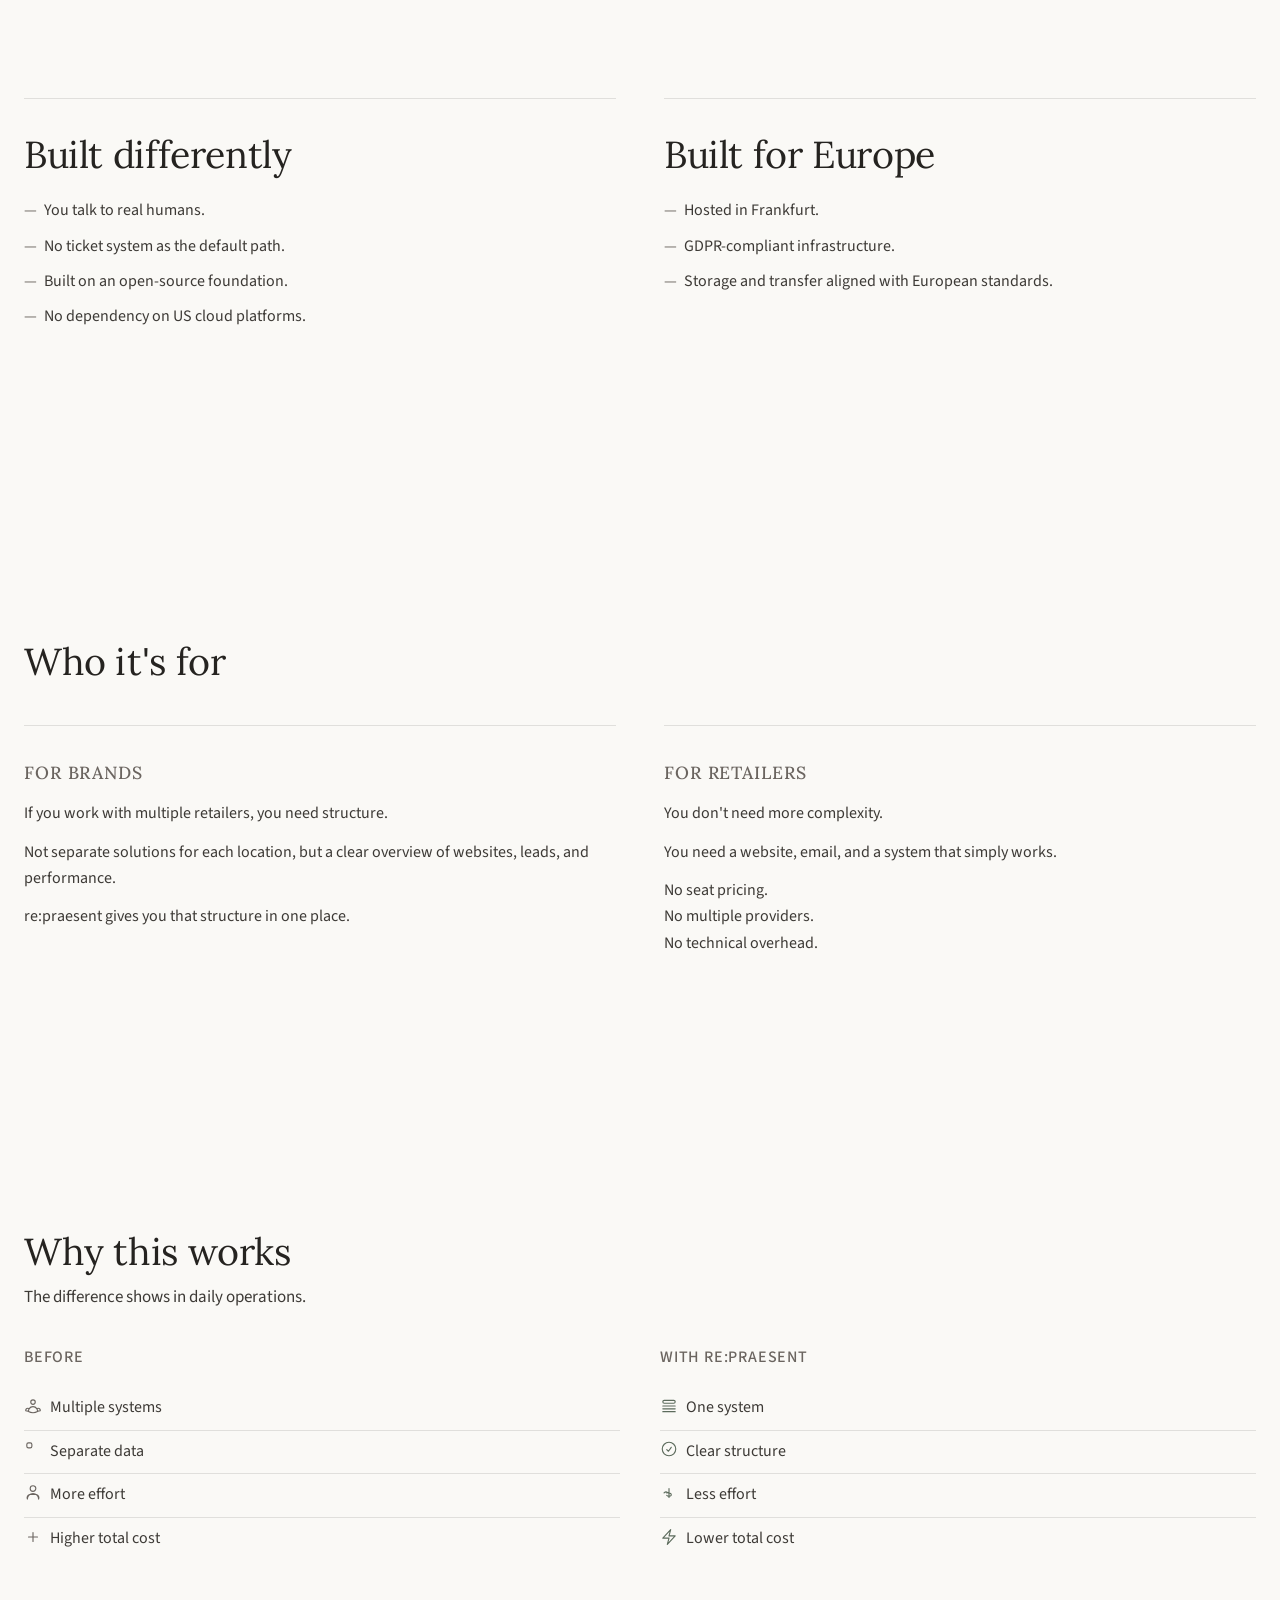
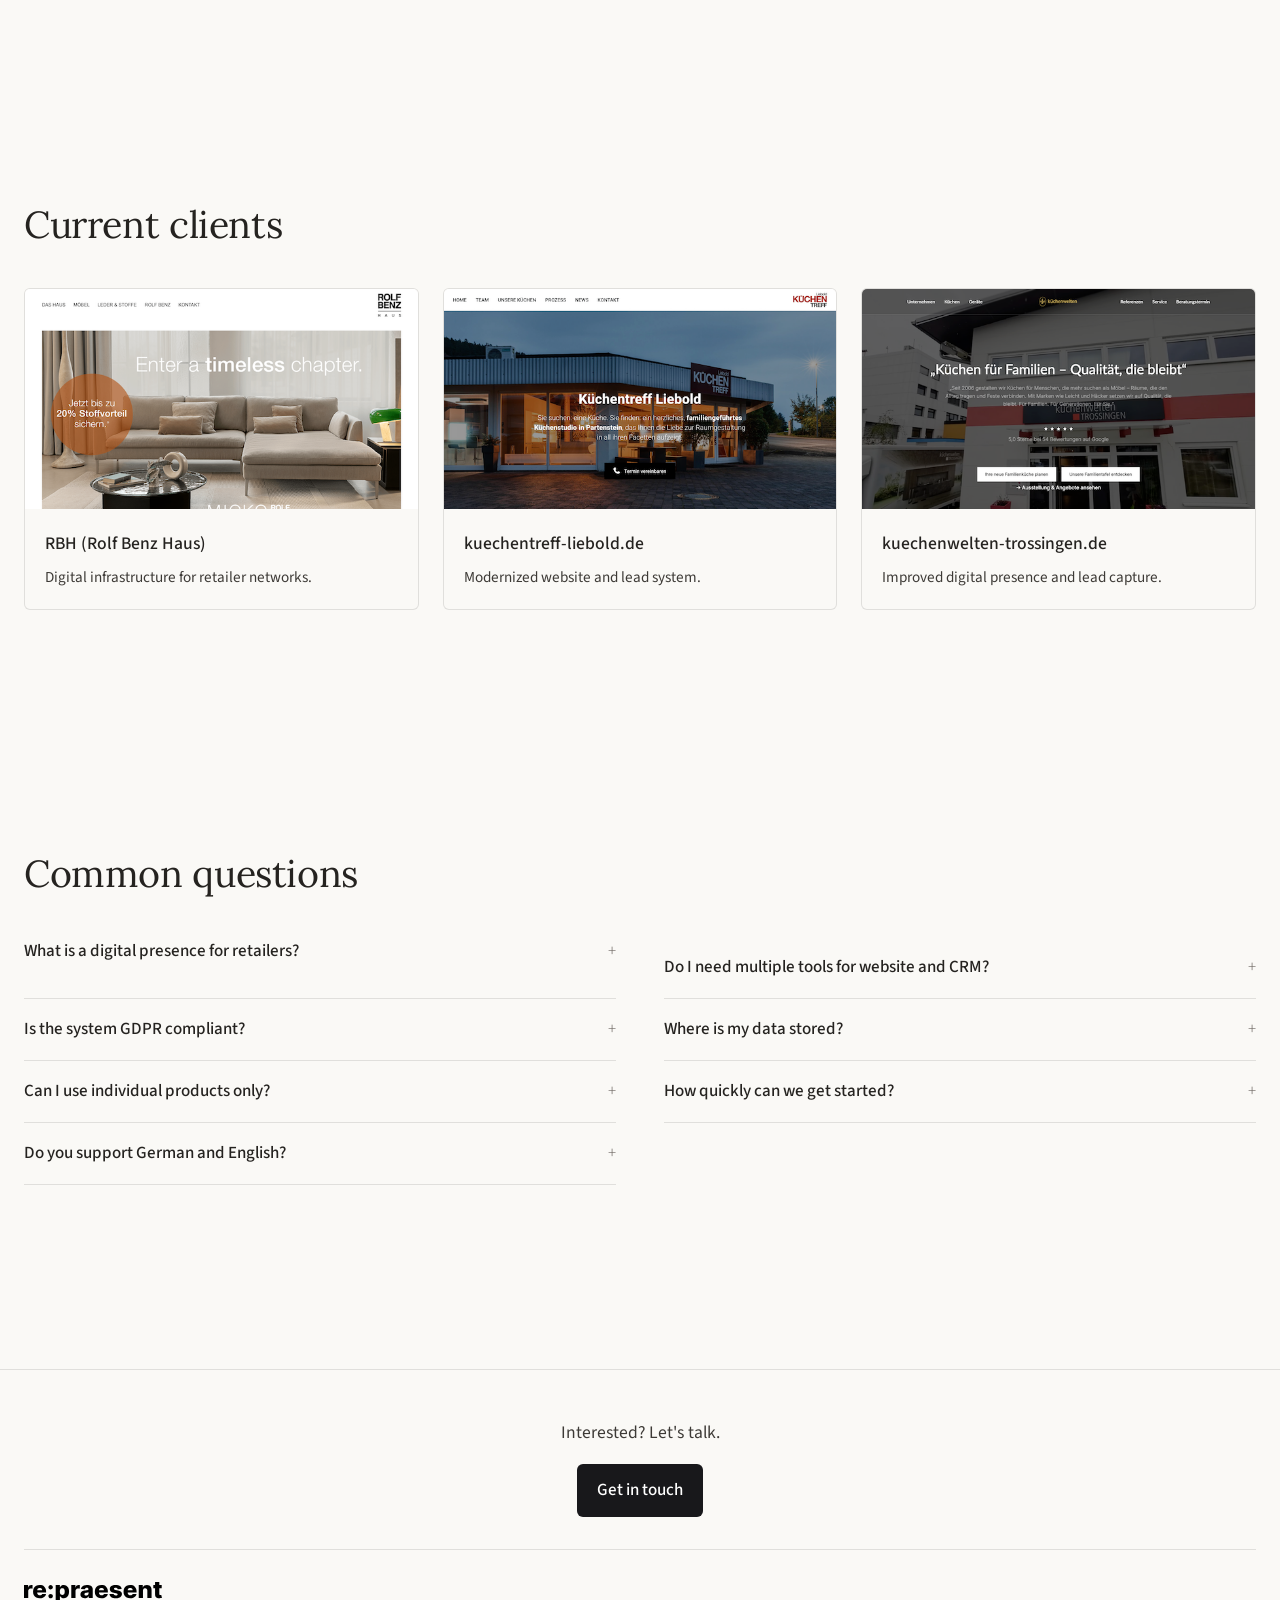
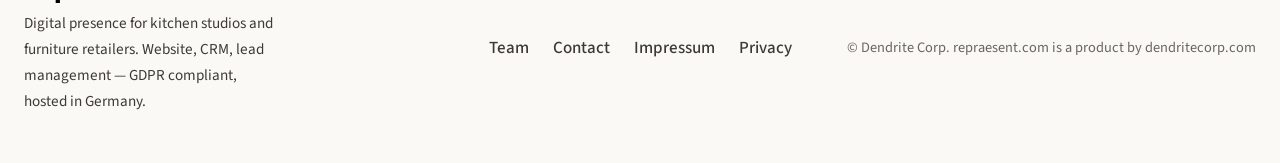
==== commit 5a0c7b53: "v0.2.10" ====
--- a/en/index.html
+++ b/en/index.html
@@ -142,12 +142,7 @@
             <span class="product-card-icon" aria-hidden="true"><svg xmlns="http://www.w3.org/2000/svg" fill="none" viewBox="0 0 24 24" stroke-width="1.5" stroke="currentColor" width="24" height="24"><path stroke-linecap="round" stroke-linejoin="round" d="M18 18.72a9.094 9.094 0 0 0 3.741-.479 3 3 0 0 0-4.682-2.72m.94 3.198.001.031c0 .225-.012.447-.037.666A11.944 11.944 0 0 1 12 21c-2.17 0-4.207-.576-5.963-1.584A6.062 6.062 0 0 1 6 18.719m12 0a5.971 5.971 0 0 0-.941-3.197m0 0A5.995 5.995 0 0 0 12 12.75a5.995 5.995 0 0 0-5.058 2.772m0 0a3 3 0 0 0-4.681 2.72 8.986 8.986 0 0 0 3.74.477m.94-3.197a5.971 5.971 0 0 0-.94 3.197M15 6.75a3 3 0 1 1-6 0 3 3 0 0 1 6 0Z" /></svg></span>
             <h3 class="product-card-name">CRM</h3>
             <p class="product-card-desc">Manage leads centrally in table or kanban view.</p>
-          </div>
-          <div class="product-card card">
-            <span class="product-card-icon" aria-hidden="true"><svg xmlns="http://www.w3.org/2000/svg" fill="none" viewBox="0 0 24 24" stroke-width="1.5" stroke="currentColor" width="24" height="24"><path stroke-linecap="round" stroke-linejoin="round" d="M21 21l-5.197-5.197m0 0A7.5 7.5 0 1 0 5.196 5.196a7.5 7.5 0 0 0 10.607 10.607z" /></svg></span>
-            <h3 class="product-card-name">SEO Optimization</h3>
-            <p class="product-card-desc">Optimization of your website for search engines.</p>
-          </div>
+          </div>          
           <div class="product-card card">
             <span class="product-card-icon" aria-hidden="true"><svg xmlns="http://www.w3.org/2000/svg" fill="none" viewBox="0 0 24 24" stroke-width="1.5" stroke="currentColor" width="24" height="24"><path stroke-linecap="round" stroke-linejoin="round" d="M3.75 3v11.25a2.25 2.25 0 0 0 2.25 2.25h13.5a2.25 2.25 0 0 0 2.25-2.25V3.75M3.75 3h-1.5m1.5 0h16.5m0 0h1.5m-1.5 0v11.25m0 0h-1.5m0 0V3.75m0 0H3.75m0 0h1.5M12 9v3.75m3-6v6m3-3v3m0-3v-3m0 0h-3m3 0h3" /></svg></span>
             <h3 class="product-card-name">Google Search Console</h3>
@@ -158,10 +153,10 @@
         <div class="section-header" style="margin-top: 3rem;">
           <h2 class="section-title">Individual components &amp; additional services</h2>
         </div>
-        <div class="product-cards product-cards-merged grid-3col">
+        <div class="product-cards product-cards-merged grid-3col components-group-core">
           <div class="product-card card">
             <span class="product-card-icon" aria-hidden="true"><svg xmlns="http://www.w3.org/2000/svg" fill="none" viewBox="0 0 24 24" stroke-width="1.5" stroke="currentColor" width="24" height="24"><path stroke-linecap="round" stroke-linejoin="round" d="M12 21a9.004 9.004 0 0 0 8.716-6.747M12 21a9.004 9.004 0 0 1-8.716-6.747M12 21c2.485 0 4.5-4.03 4.5-9S14.485 3 12 3m0 18c-2.485 0-4.5-4.03-4.5-9S9.515 3 12 3m0 0a8.997 8.997 0 0 1 7.843 4.582M12 3a8.997 8.997 0 0 0-7.843 4.582m15.686 0A11.953 11.953 0 0 1 12 10.5c-2.998 0-5.74-1.1-7.843-2.918m15.686 0A8.959 8.959 0 0 1 21 12c0 .778-.099 1.533-.284 2.253m0 0A17.919 17.919 0 0 1 12 16.5c-3.162 0-6.133-.815-8.716-2.247m0 0A9.015 9.015 0 0 1 3 12c0-1.605.42-3.113 1.157-4.418" /></svg></span>
-            <h3 class="product-card-name">WordPress Hosting</h3>
+            <h3 class="product-card-name">Managed WordPress Hosting</h3>
             <p class="product-card-desc">Fast and stable infrastructure for your website.</p>
             <p class="product-card-price">€20 / month<br>€200 / year</p>
           </div>
@@ -190,34 +185,52 @@
             <p class="product-card-price">€5 / month<br>€50 / year</p>
           </div>
           <div class="product-card card">
-            <span class="product-card-icon" aria-hidden="true"><svg xmlns="http://www.w3.org/2000/svg" fill="none" viewBox="0 0 24 24" stroke-width="1.5" stroke="currentColor" width="24" height="24"><path stroke-linecap="round" stroke-linejoin="round" d="M3.75 3v11.25a2.25 2.25 0 0 0 2.25 2.25h13.5a2.25 2.25 0 0 0 2.25-2.25V3.75M3.75 3h-1.5m1.5 0h16.5m0 0h1.5m-1.5 0v11.25m0 0h-1.5m0 0V3.75m0 0H3.75m0 0h1.5M12 9v3.75m3-6v6m3-3v3m0-3v-3m0 0h-3m3 0h3" /></svg></span>
-            <h3 class="product-card-name">Google Search Console Setup</h3>
-            <p class="product-card-desc">One-time setup and connection to your website.</p>
-            <p class="product-card-price">€10 one-time</p>
-          </div>
-          <div class="product-card card">
             <span class="product-card-icon" aria-hidden="true"><svg xmlns="http://www.w3.org/2000/svg" fill="none" viewBox="0 0 24 24" stroke-width="1.5" stroke="currentColor" width="24" height="24"><path stroke-linecap="round" stroke-linejoin="round" d="M3 13.125C3 12.504 3.504 12 4.125 12h2.25c.621 0 1.125.504 1.125 1.125v6.75C7.5 20.496 6.996 21 6.375 21h-2.25A1.125 1.125 0 0 1 3 19.875v-6.75ZM9.75 8.625c0-.621.504-1.125 1.125-1.125h2.25c.621 0 1.125.504 1.125 1.125v11.25c0 .621-.504 1.125-1.125 1.125h-2.25a1.125 1.125 0 0 1-1.125-1.125V8.625ZM16.5 4.125c0-.621.504-1.125 1.125-1.125h2.25C20.496 3 21 3.504 21 4.125v15.75c0 .621-.504 1.125-1.125 1.125h-2.25a1.125 1.125 0 0 1-1.125-1.125V4.125Z" /></svg></span>
-            <h3 class="product-card-name">Analytics</h3>
+            <h3 class="product-card-name">Analytics (Plausible)</h3>
             <p class="product-card-desc">Privacy-friendly website analytics without unnecessary complexity.</p>
             <p class="product-card-price">€5 / month<br>€50 / year</p>
           </div>
-          <div class="product-card card service-card">
-            <span class="product-card-icon" aria-hidden="true"><svg xmlns="http://www.w3.org/2000/svg" fill="none" viewBox="0 0 24 24" stroke-width="1.5" stroke="currentColor" width="24" height="24"><path stroke-linecap="round" stroke-linejoin="round" d="M6.827 6.175A2.31 2.31 0 0 1 5.186 7.23c-.38.154-.576.652-.318 1.027zm6.5 0a2.31 2.31 0 0 1 1.641-.055c.38.154.576.652.318 1.027zm-1.5 2.5a2.31 2.31 0 0 1 1.641-.055c.38.154.576.652.318 1.027zm-6.5 0a2.31 2.31 0 0 1 1.641-.055c.38.154.576.652.318 1.027zm-1.5 2.5a2.31 2.31 0 0 1 1.641-.055c.38.154.576.652.318 1.027zm6.5 0a2.31 2.31 0 0 1 1.641-.055c.38.154.576.652.318 1.027z" /><path stroke-linecap="round" stroke-linejoin="round" d="M2.25 12.76c0 1.6 1.123 2.994 2.707 3.227 1.068.157 2.148.279 3.238.364.466.037.893.281 1.153.671L12 21l2.652-3.978c.26-.39.687-.634 1.153-.67 1.09-.086 2.17-.208 3.238-.365 1.584-.233 2.707-1.626 2.707-3.228V6.741c0-1.602-1.123-2.995-2.707-3.228A48.394 48.394 0 0 0 12 3c-2.392 0-4.744.175-7.043.513C3.373 3.746 2.25 5.14 2.25 6.741v6.018z" /></svg></span>
+        </div>
+        <hr class="hr">
+        <div class="product-cards product-cards-merged grid-3col components-group-ongoing">
+          <div class="product-card card">
+            <span class="product-card-icon" aria-hidden="true"><svg xmlns="http://www.w3.org/2000/svg" fill="none" viewBox="0 0 24 24" stroke-width="1.5" stroke="currentColor" width="24" height="24"><path stroke-linecap="round" stroke-linejoin="round" d="M6.827 6.175A2.31 2.31 0 0 1 5.186 7.23c-.38.154-.576.652-.318 1.027zm6.5 0a2.31 2.31 0 0 1 1.641-.055c.38.154.576.652.318 1.027zm-1.5 2.5a2.31 2.31 0 0 1 1.641-.055c.38.154.576.652.318 1.027zm-6.5 0a2.31 2.31 0 0 1 1.641-.055c.38.154.576.652.318 1.027zm-1.5 2.5a2.31 2.31 0 0 1 1.641-.055c.38.154.576.652.318 1.027zm6.5 0a2.31 2.31 0 0 1 1.641-.055c.38.154.576.652.318 1.027zm-1.5 2.5a2.31 2.31 0 0 1 1.641-.055c.38.154.576.652.318 1.027zm6.5 0a2.31 2.31 0 0 1 1.641-.055c.38.154.576.652.318 1.027z" /><path stroke-linecap="round" stroke-linejoin="round" d="M2.25 12.76c0 1.6 1.123 2.994 2.707 3.227 1.068.157 2.148.279 3.238.364.466.037.893.281 1.153.671L12 21l2.652-3.978c.26-.39.687-.634 1.153-.67 1.09-.086 2.17-.208 3.238-.365 1.584-.233 2.707-1.626 2.707-3.228V6.741c0-1.602-1.123-2.995-2.707-3.228A48.394 48.394 0 0 0 12 3c-2.392 0-4.744.175-7.043.513C3.373 3.746 2.25 5.14 2.25 6.741v6.018z" /></svg></span>
             <h3 class="product-card-name">Social Media Management</h3>
             <p class="product-card-desc">Weekly posts for Instagram and Facebook.</p>
             <p class="product-card-price">€15 / month<br>€150 / year</p>
           </div>
-          <div class="product-card card service-card">
+          <div class="product-card card">
+            <span class="product-card-icon" aria-hidden="true"><svg xmlns="http://www.w3.org/2000/svg" fill="none" viewBox="0 0 24 24" stroke-width="1.5" stroke="currentColor" width="24" height="24"><path stroke-linecap="round" stroke-linejoin="round" d="M16.862 4.487l1.687-1.688a1.875 1.875 0 1 1 2.652 2.652L10.582 16.07a4.5 4.5 0 0 1-1.897 1.13L6 18l.8-2.685a4.5 4.5 0 0 1 1.13-1.897l8.932-8.931zm0 0L19.5 7.125" /></svg></span>
+            <h3 class="product-card-name">Website Content Updates</h3>
+            <p class="product-card-desc">Regular updates and maintenance of your content.</p>
+            <p class="product-card-price">€10 / month<br>€100 / year</p>
+          </div>
+          <div class="product-card card">
             <span class="product-card-icon" aria-hidden="true"><svg xmlns="http://www.w3.org/2000/svg" fill="none" viewBox="0 0 24 24" stroke-width="1.5" stroke="currentColor" width="24" height="24"><path stroke-linecap="round" stroke-linejoin="round" d="M10.34 15.84c-.688-.06-1.386-.09-2.09-.09H7.5a4.5 4.5 0 1 1 0-9h.75c.704 0 1.402-.03 2.09-.09m0 9.18c.253.962.584 1.892.985 2.783.247.55.06 1.21-.463 1.511l-.657.38a2.25 2.25 0 0 1-2.712 0l-.657-.38c-.523-.301-.71-.96-.463-1.51a12.96 12.96 0 0 1 .985-2.783m0 0c-.688-.06-1.386-.09-2.09-.09H7.5a4.5 4.5 0 1 1 0-9h.75c.704 0 1.402-.03 2.09-.09m0 9.18a23.848 23.848 0 0 1-7.284 0m0 0a23.682 23.682 0 0 1-8.686 0H9.5a2.25 2.25 0 0 1 2.25-2.25h.75a2.25 2.25 0 0 1 2.25 2.25h1.5a2.25 2.25 0 0 1 2.25 2.25h.75a2.25 2.25 0 0 1 2.25-2.25H21" /></svg></span>
             <h3 class="product-card-name">Advertising Management</h3>
-            <p class="product-card-desc">Campaign management for Facebook and Google.</p>
-            <p class="product-card-price">€250 / month per platform<br>€2500 / year per platform</p>
-          </div>
-          <div class="product-card card service-card">
-            <span class="product-card-icon" aria-hidden="true"><svg xmlns="http://www.w3.org/2000/svg" fill="none" viewBox="0 0 24 24" stroke-width="1.5" stroke="currentColor" width="24" height="24"><path stroke-linecap="round" stroke-linejoin="round" d="M16.862 4.487l1.687-1.688a1.875 1.875 0 1 1 2.652 2.652L10.582 16.07a4.5 4.5 0 0 1-1.897 1.13L6 18l.8-2.685a4.5 4.5 0 0 1 1.13-1.897l8.932-8.931zm0 0L19.5 7.125" /></svg></span>
-            <h3 class="product-card-name">Content Updates</h3>
-            <p class="product-card-desc">Regular updates to your website content.</p>
-            <p class="product-card-price">€10 / month<br>€100 / year</p>
+            <p class="product-card-desc">Campaign management on Facebook and Google.</p>
+            <p class="product-card-price">€250 / month per platform</p>
+          </div>
+        </div>
+        <hr class="hr">
+        <div class="product-cards product-cards-merged grid-3col components-group-onetime">
+          <div class="product-card card">
+            <span class="product-card-icon" aria-hidden="true"><svg xmlns="http://www.w3.org/2000/svg" fill="none" viewBox="0 0 24 24" stroke-width="1.5" stroke="currentColor" width="24" height="24"><path stroke-linecap="round" stroke-linejoin="round" d="M7.5 21 3 16.5m0 0L7.5 12M3 16.5h13.5m0-13.5L21 7.5m0 0L16.5 12M21 7.5H7.5" /></svg></span>
+            <h3 class="product-card-name">Free WordPress Website Transfer</h3>
+            <p class="product-card-desc">We migrate your existing WordPress website.</p>
+            <p class="product-card-price">€0 one-time</p>
+          </div>
+          <div class="product-card card">
+            <span class="product-card-icon" aria-hidden="true"><svg xmlns="http://www.w3.org/2000/svg" fill="none" viewBox="0 0 24 24" stroke-width="1.5" stroke="currentColor" width="24" height="24"><path stroke-linecap="round" stroke-linejoin="round" d="M16.023 9.348h4.992v-.001M2.985 19.644v-4.992m0 0h4.992m-4.993 0 3.181 3.183a8.25 8.25 0 0 0 13.803-3.7M4.031 9.865a8.25 8.25 0 0 1 13.803-3.7l3.181 3.182m0-4.991v4.99" /></svg></span>
+            <h3 class="product-card-name">Website Conversion</h3>
+            <p class="product-card-desc">Convert any website into a new WordPress site.</p>
+            <p class="product-card-price">€1000 one-time<br>You fully own the template</p>
+          </div>
+          <div class="product-card card">
+            <span class="product-card-icon" aria-hidden="true"><svg xmlns="http://www.w3.org/2000/svg" fill="none" viewBox="0 0 24 24" stroke-width="1.5" stroke="currentColor" width="24" height="24"><path stroke-linecap="round" stroke-linejoin="round" d="M8.625 12a.375.375 0 1 1-.75 0 .375.375 0 0 1 .75 0Zm0 0H8.25m4.125 0h.375m-.375 0a.375.375 0 1 1-.75 0 .375.375 0 0 1 .75 0Zm0 0H12m4.125 0h.375m-.375 0a.375.375 0 1 1-.75 0 .375.375 0 0 1 .75 0Zm0 0h-.375M21 12c0 4.556-4.03 8.25-9 8.25a9.764 9.764 0 0 1-2.555-.337A5.972 5.972 0 0 1 5.41 20.97a5.969 5.969 0 0 1-.474-.065 4.48 4.48 0 0 0 .978-2.025c.09-.457-.133-.901-.467-1.226C3.93 16.178 3 14.189 3 12c0-4.556 4.03-8.25 9-8.25s9 3.694 9 8.25Z" /></svg></span>
+            <h3 class="product-card-name">Website Consulting</h3>
+            <p class="product-card-desc">Individual consulting for your website and digital setup.</p>
+            <p class="product-card-price">€125 / hour</p>
           </div>
         </div>
       </div>
--- a/css/styles.css
+++ b/css/styles.css
@@ -597,6 +597,20 @@
   font-size: 0.98rem;
 }
 
+.hr {
+  height: 1px;
+  background: #e5e5e5;
+  margin: 60px 0;
+}
+
+.components-group-ongoing {
+  opacity: 0.95;
+}
+
+.components-group-onetime {
+  opacity: 0.9;
+}
+
 /* How it works */
 .flow-diagram {
   display: flex;
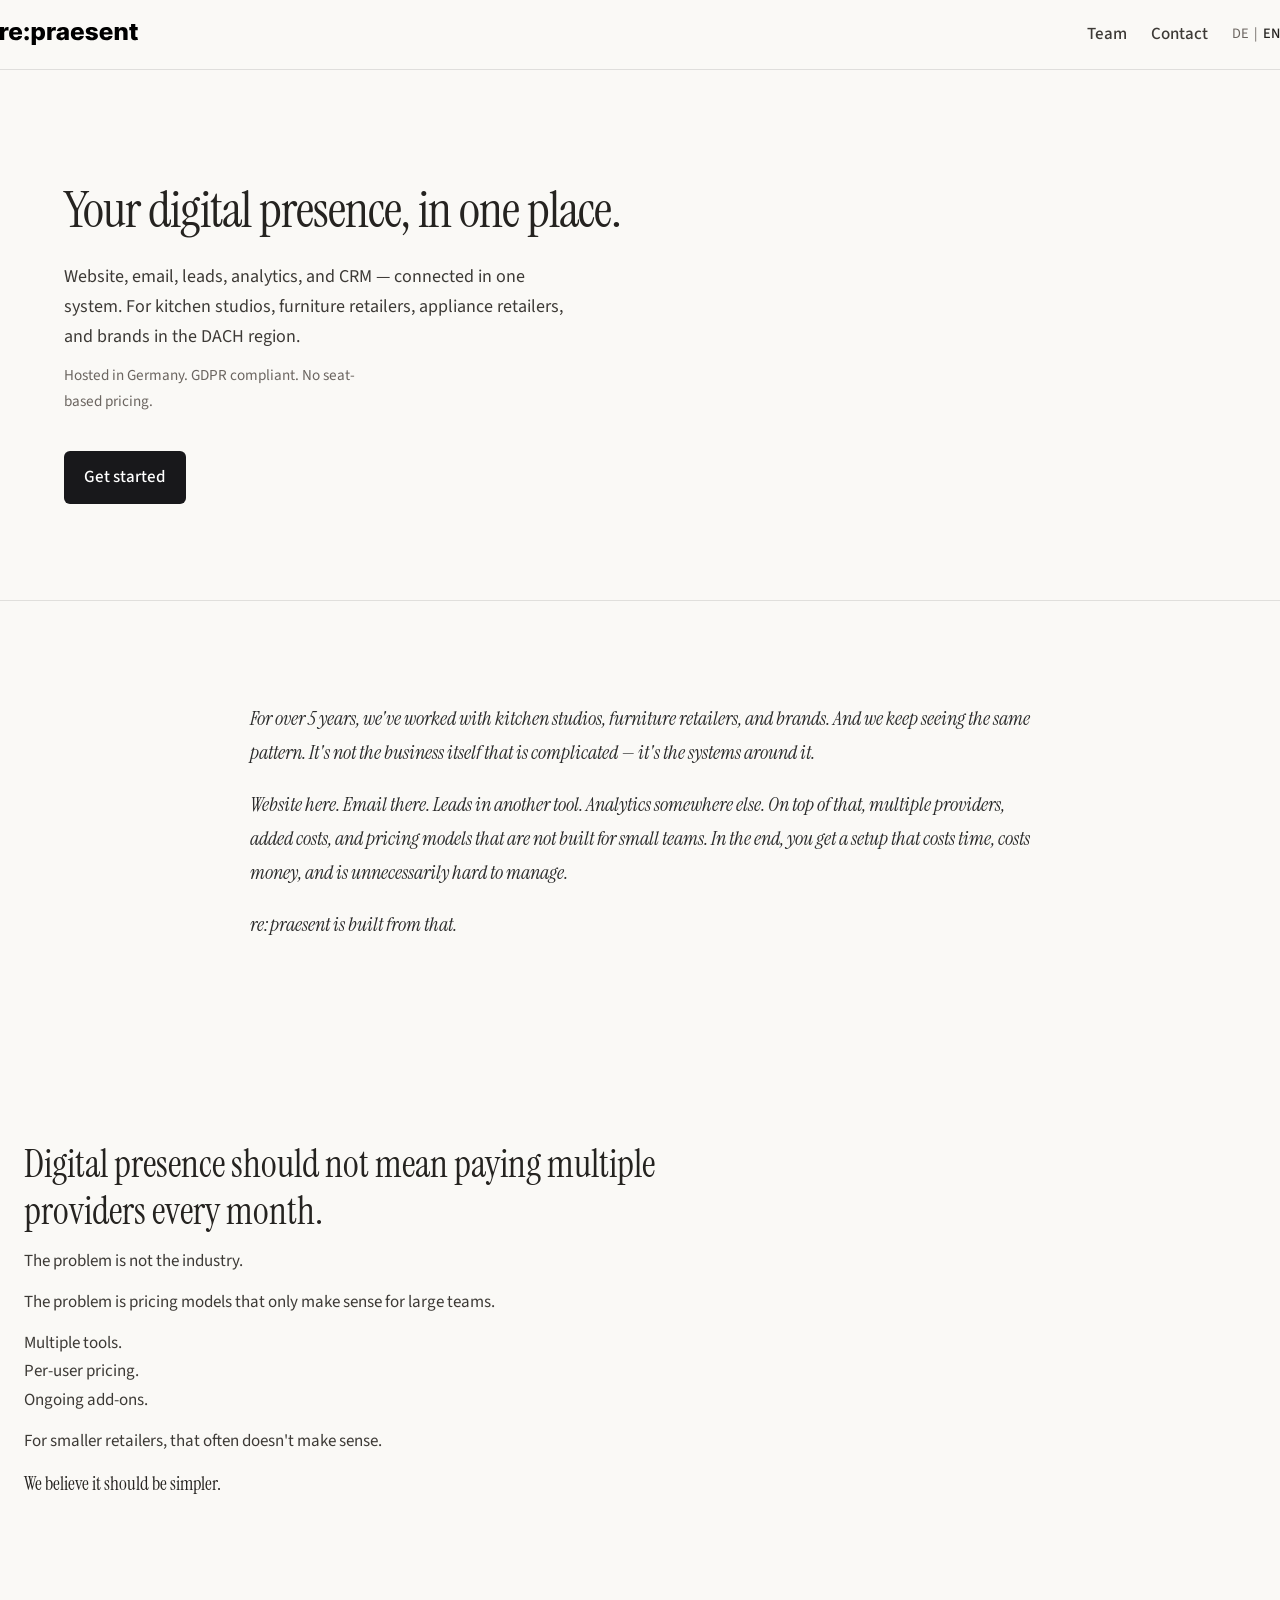
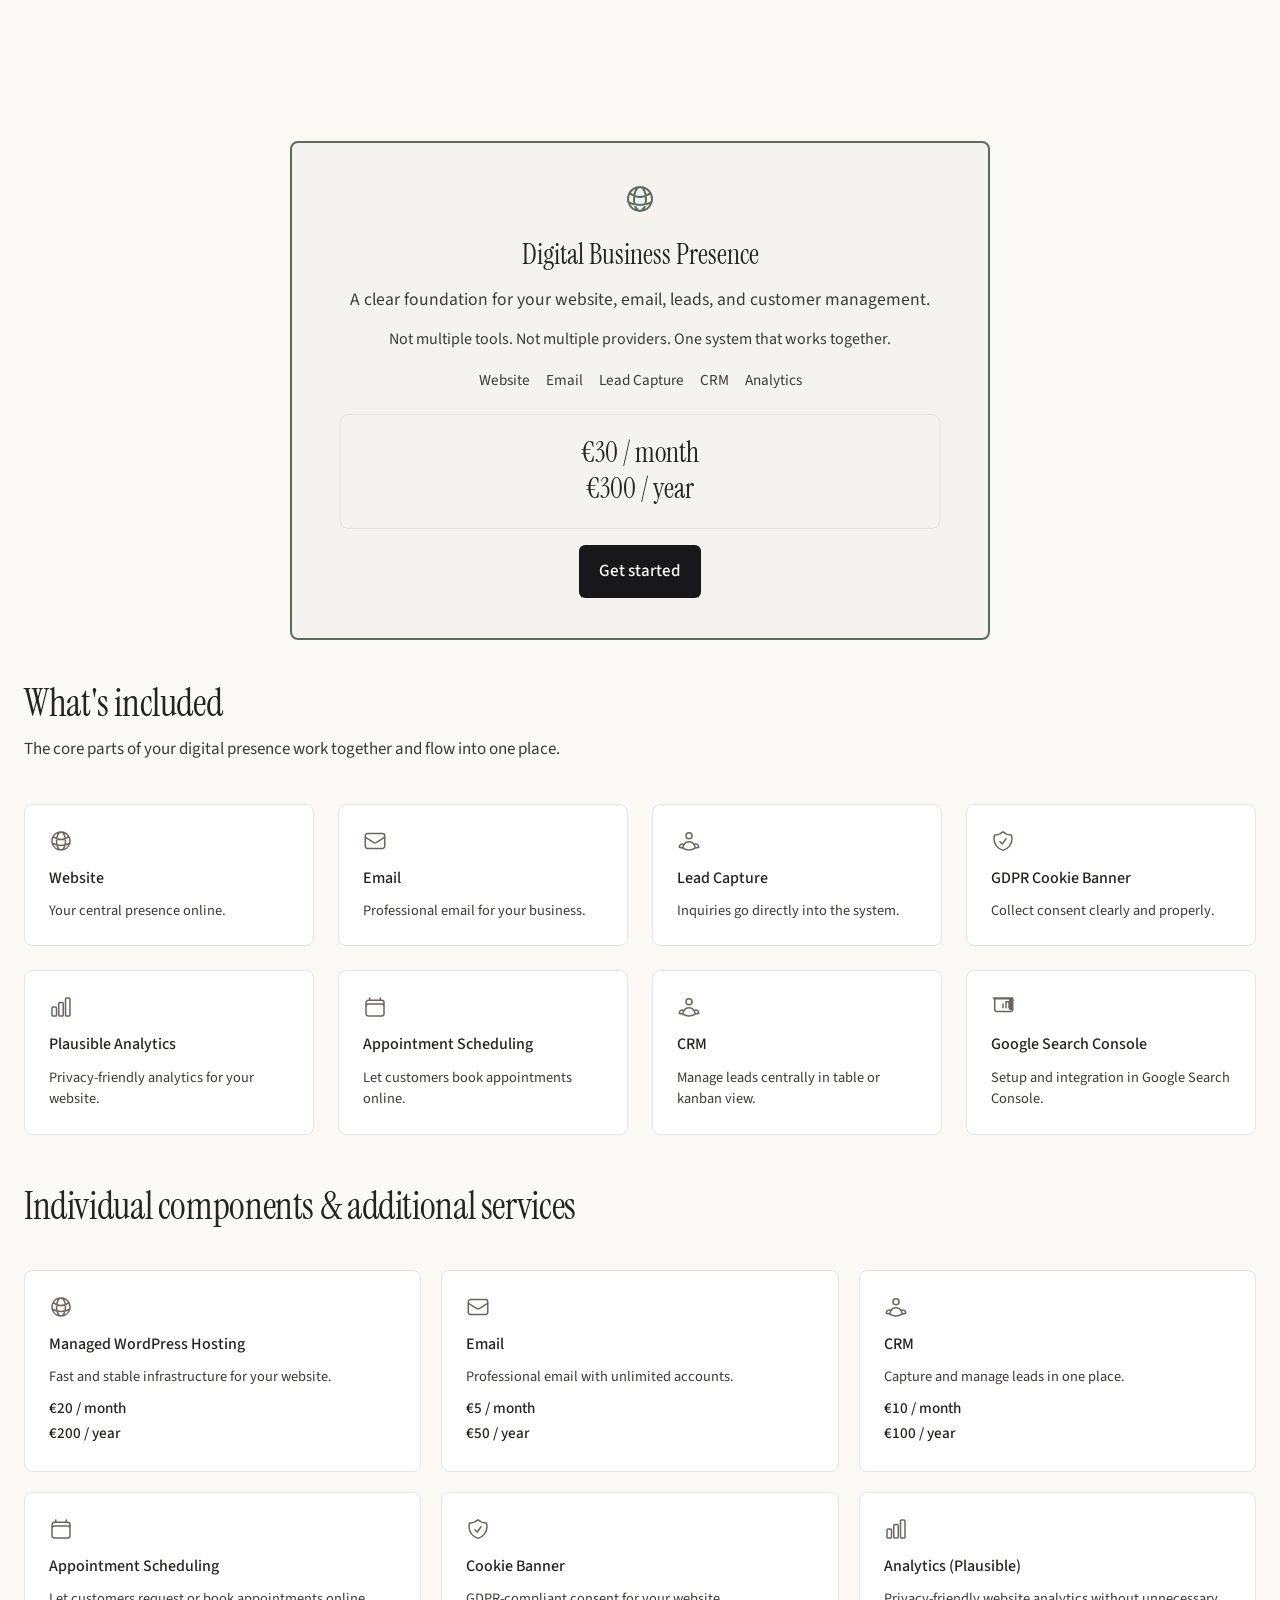
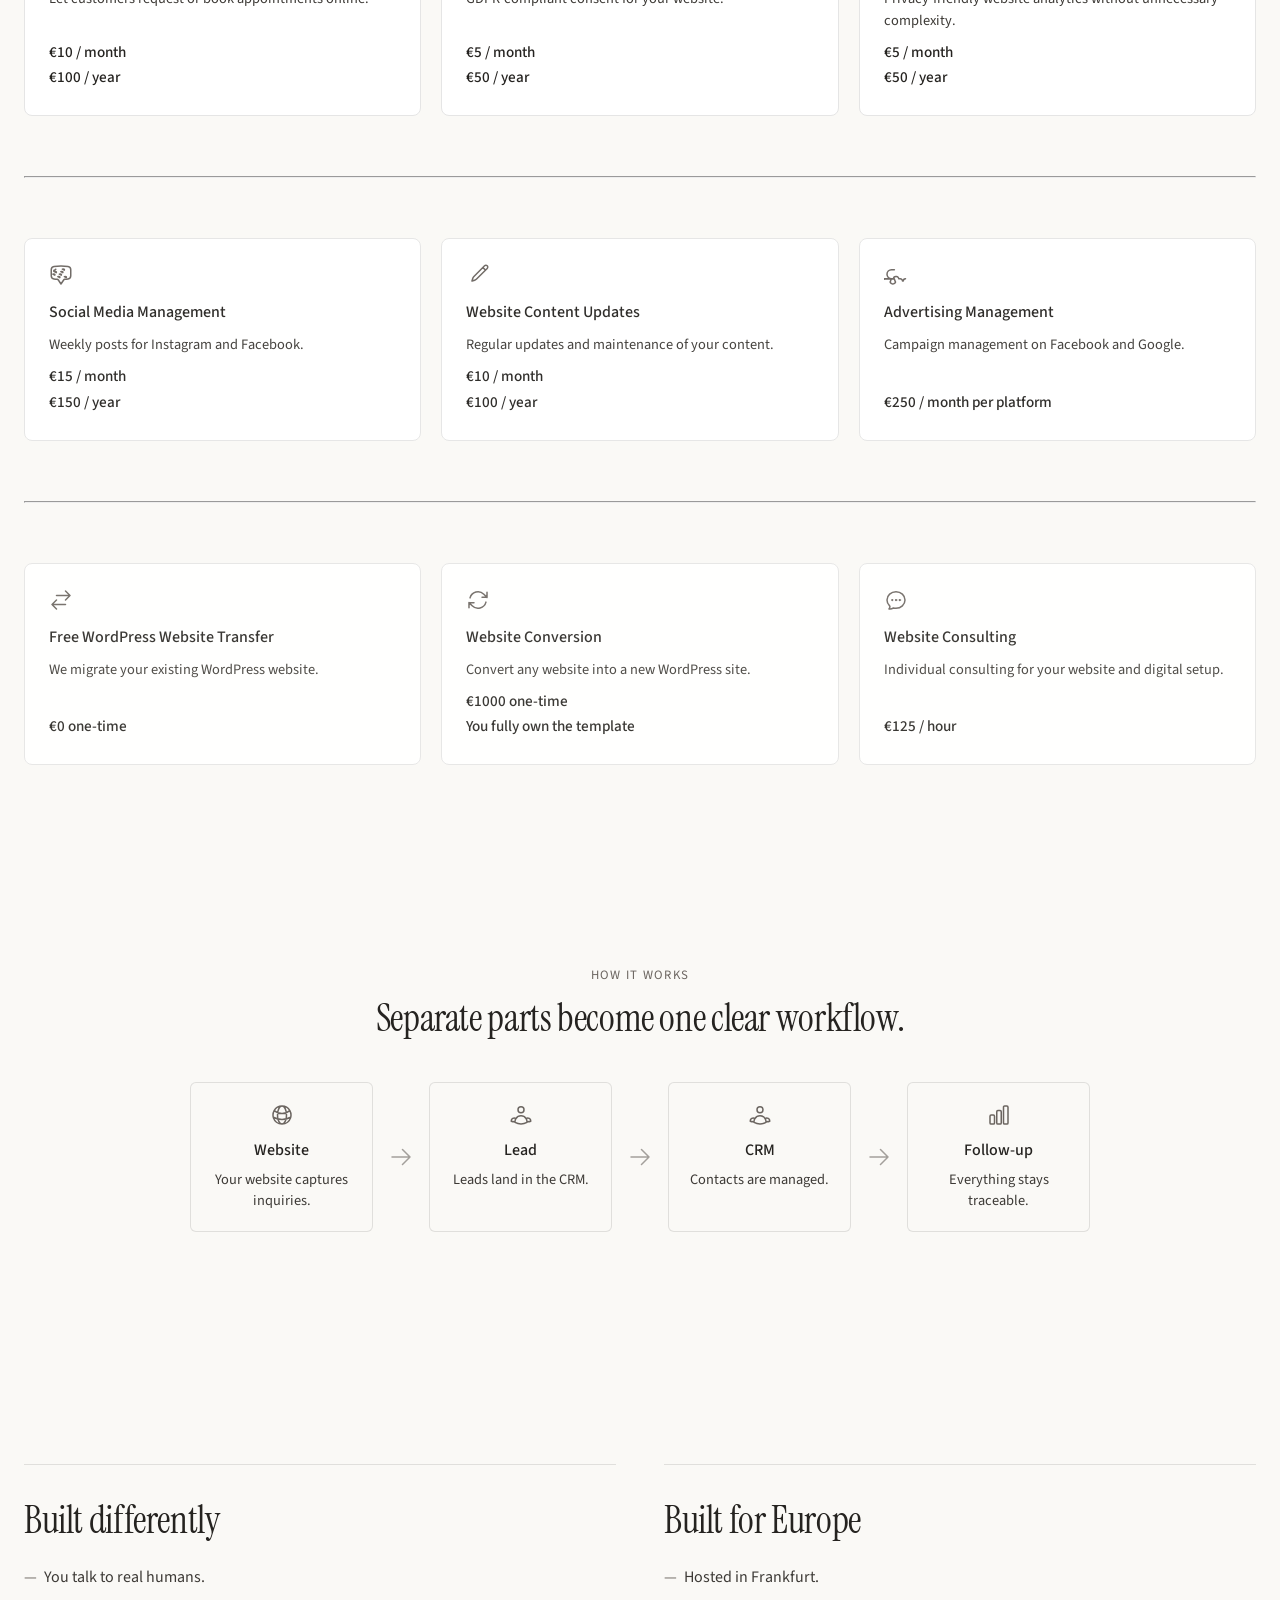
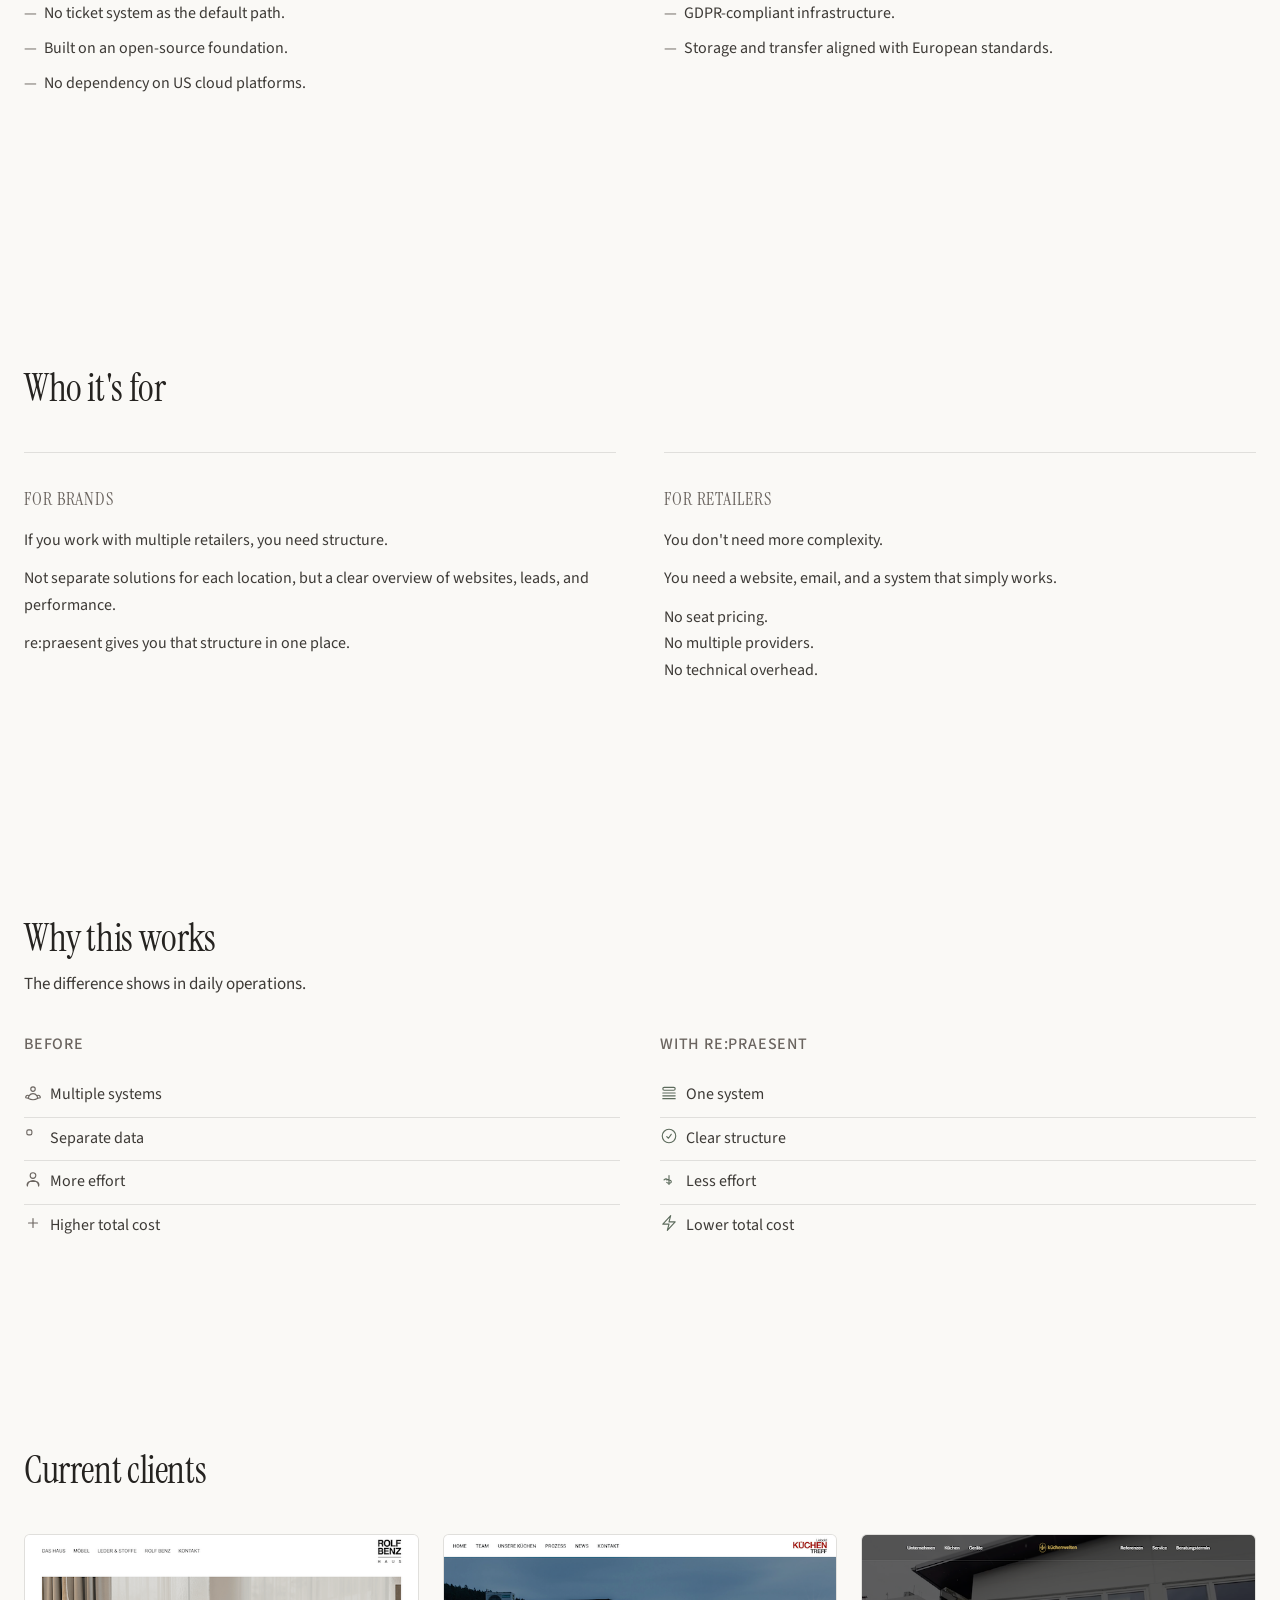
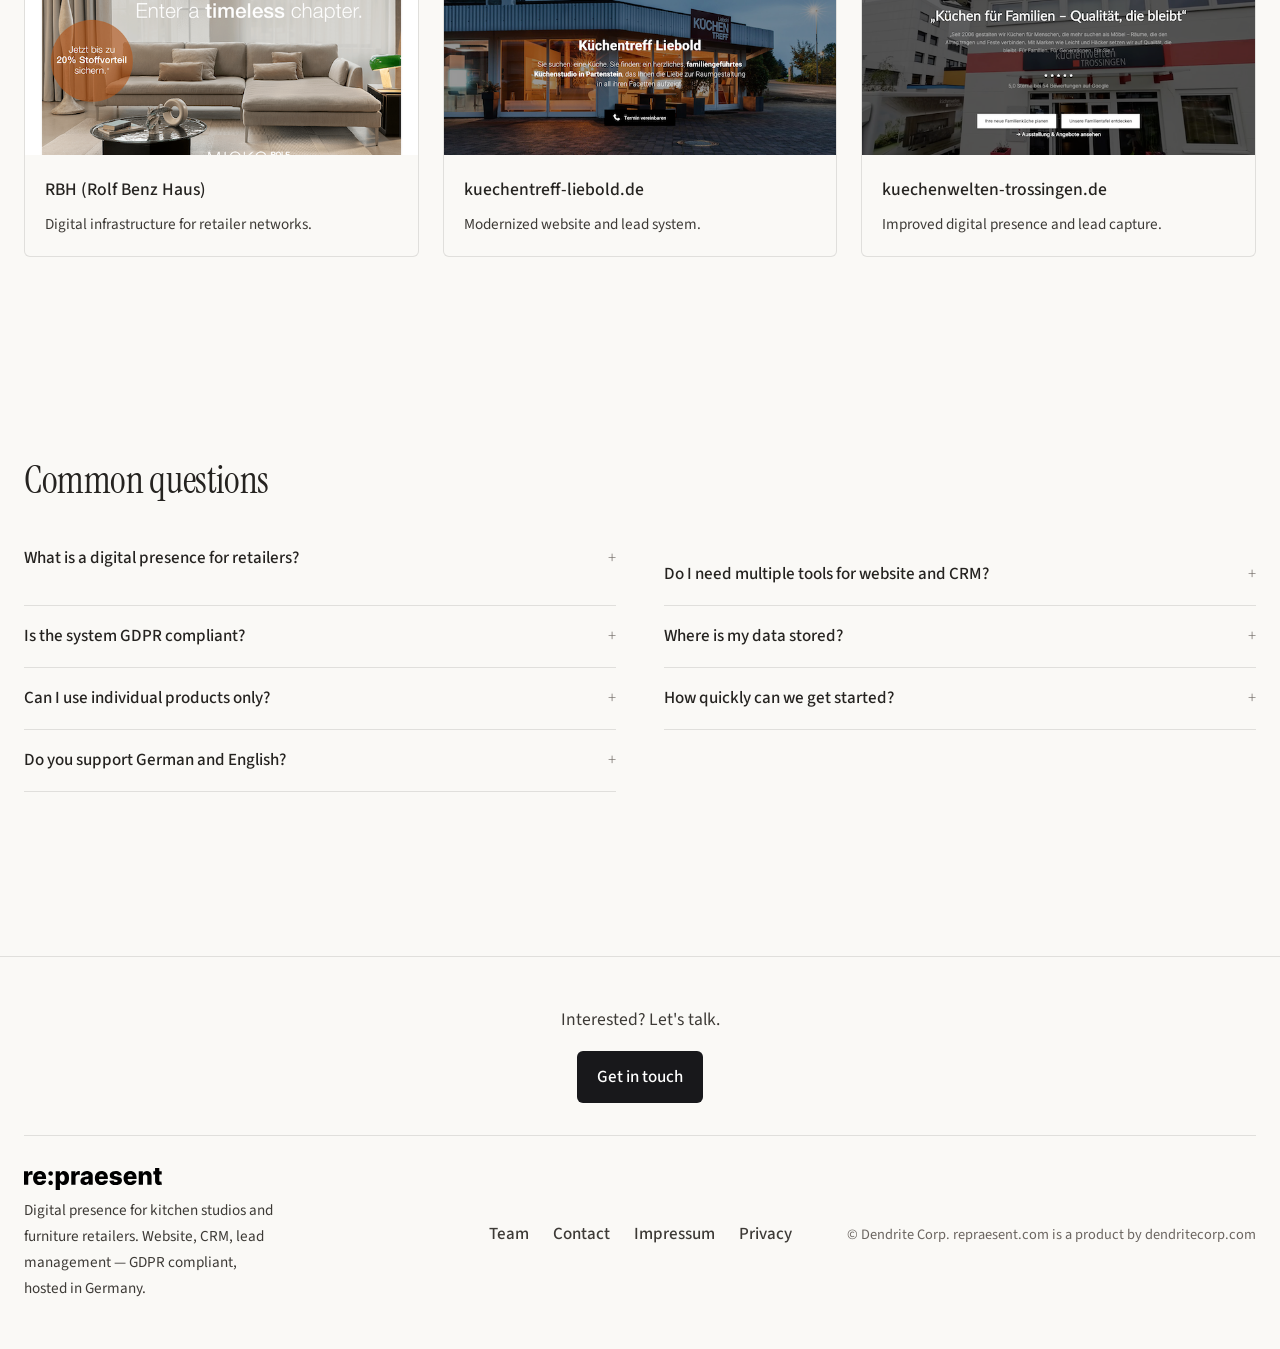
==== commit 92eb773e: "v0.2.11" ====
--- a/en/index.html
+++ b/en/index.html
@@ -20,7 +20,7 @@
   <link rel="stylesheet" href="../css/styles.css" />
   <link rel="preconnect" href="https://fonts.googleapis.com" />
   <link rel="preconnect" href="https://fonts.gstatic.com" crossorigin />
-  <link href="https://fonts.googleapis.com/css2?family=Lora:ital,wght@0,400;0,500;0,600;1,400&family=Source+Sans+3:ital,wght@0,400;0,500;0,600;1,400&display=swap" rel="stylesheet" />
+  <link href="https://fonts.googleapis.com/css2?family=Instrument+Serif:ital@0;1&family=Source+Sans+3:ital,wght@0,400;0,500;0,600;1,400&display=swap" rel="stylesheet" />
 
   <script defer data-domain="repraesent.com" src="https://plausible0.gagadomains.com/js/script.file-downloads.hash.outbound-links.pageview-props.tagged-events.js"></script>
   <script>window.plausible = window.plausible || function() { (window.plausible.q = window.plausible.q || []).push(arguments) }</script>
@@ -51,7 +51,7 @@
   </header>
 
   <main>
-    <section class="hero" id="hero">
+    <section class="hero fade-up" id="hero">
       <div class="container hero-inner">
         <h1 class="hero-title">Your digital presence, in one place.</h1>
         <p class="hero-text">Website, email, leads, analytics, and CRM — connected in one system. For kitchen studios, furniture retailers, appliance retailers, and brands in the DACH region.</p>
@@ -60,7 +60,7 @@
       </div>
     </section>
 
-    <section class="section story-section">
+    <section class="section story-section fade-up">
       <div class="story-container story-container-narrow">
         <div class="story-body-single story">
           <p>For over 5 years, we've worked with kitchen studios, furniture retailers, and brands. And we keep seeing the same pattern. It's not the business itself that is complicated — it's the systems around it.</p>
@@ -70,7 +70,7 @@
       </div>
     </section>
 
-    <section class="section industry-pricing-section">
+    <section class="section industry-pricing-section fade-up">
       <div class="container">
         <div class="section-header industry-copy">
           <p>Digital presence should not mean paying multiple providers every month.</p>
@@ -83,9 +83,9 @@
       </div>
     </section>
 
-    <section class="section" id="product">
-      <div class="container">
-        <div class="card-main main-product-card pricing-hero-card">
+    <section class="section fade-up" id="product">
+      <div class="container">
+        <div class="card-main main-product-card pricing-hero-card fade-up">
           <span class="pricing-hero-icon" aria-hidden="true"><svg xmlns="http://www.w3.org/2000/svg" fill="none" viewBox="0 0 24 24" stroke-width="1.5" stroke="currentColor" width="32" height="32"><path stroke-linecap="round" stroke-linejoin="round" d="M12 21a9.004 9.004 0 0 0 8.716-6.747M12 21a9.004 9.004 0 0 1-8.716-6.747M12 21c2.485 0 4.5-4.03 4.5-9S14.485 3 12 3m0 18c-2.485 0-4.5-4.03-4.5-9S9.515 3 12 3m0 0a8.997 8.997 0 0 1 7.843 4.582M12 3a8.997 8.997 0 0 0-7.843 4.582m15.686 0A11.953 11.953 0 0 1 12 10.5c-2.998 0-5.74-1.1-7.843-2.918m15.686 0A8.959 8.959 0 0 1 21 12c0 .778-.099 1.533-.284 2.253m0 0A17.919 17.919 0 0 1 12 16.5c-3.162 0-6.133-.815-8.716-2.247m0 0A9.015 9.015 0 0 1 3 12c0-1.605.42-3.113 1.157-4.418" /></svg></span>
           <h3 class="pricing-hero-title">Digital Business Presence</h3>
           <p class="pricing-hero-desc">A clear foundation for your website, email, leads, and customer management.</p>
@@ -108,42 +108,42 @@
           <p class="section-description">The core parts of your digital presence work together and flow into one place.</p>
         </div>
         <div class="product-cards product-cards-included">
-          <div class="product-card card">
+          <div class="product-card card fade-up">
             <span class="product-card-icon" aria-hidden="true"><svg xmlns="http://www.w3.org/2000/svg" fill="none" viewBox="0 0 24 24" stroke-width="1.5" stroke="currentColor" width="24" height="24"><path stroke-linecap="round" stroke-linejoin="round" d="M12 21a9.004 9.004 0 0 0 8.716-6.747M12 21a9.004 9.004 0 0 1-8.716-6.747M12 21c2.485 0 4.5-4.03 4.5-9S14.485 3 12 3m0 18c-2.485 0-4.5-4.03-4.5-9S9.515 3 12 3m0 0a8.997 8.997 0 0 1 7.843 4.582M12 3a8.997 8.997 0 0 0-7.843 4.582m15.686 0A11.953 11.953 0 0 1 12 10.5c-2.998 0-5.74-1.1-7.843-2.918m15.686 0A8.959 8.959 0 0 1 21 12c0 .778-.099 1.533-.284 2.253m0 0A17.919 17.919 0 0 1 12 16.5c-3.162 0-6.133-.815-8.716-2.247m0 0A9.015 9.015 0 0 1 3 12c0-1.605.42-3.113 1.157-4.418" /></svg></span>
             <h3 class="product-card-name">Website</h3>
             <p class="product-card-desc">Your central presence online.</p>
           </div>
-          <div class="product-card card">
+          <div class="product-card card fade-up">
             <span class="product-card-icon" aria-hidden="true"><svg xmlns="http://www.w3.org/2000/svg" fill="none" viewBox="0 0 24 24" stroke-width="1.5" stroke="currentColor" width="24" height="24"><path stroke-linecap="round" stroke-linejoin="round" d="M21.75 6.75v10.5a2.25 2.25 0 0 1-2.25 2.25h-15a2.25 2.25 0 0 1-2.25-2.25V6.75m19.5 0A2.25 2.25 0 0 0 19.5 4.5h-15a2.25 2.25 0 0 0-2.25 2.25m19.5 0v.243a2.25 2.25 0 0 1-1.07 1.916l-7.5 4.615a2.25 2.25 0 0 1-2.36 0L3.32 8.91a2.25 2.25 0 0 1-1.07-1.916V6.75" /></svg></span>
             <h3 class="product-card-name">Email</h3>
             <p class="product-card-desc">Professional email for your business.</p>
           </div>
-          <div class="product-card card">
+          <div class="product-card card fade-up">
             <span class="product-card-icon" aria-hidden="true"><svg xmlns="http://www.w3.org/2000/svg" fill="none" viewBox="0 0 24 24" stroke-width="1.5" stroke="currentColor" width="24" height="24"><path stroke-linecap="round" stroke-linejoin="round" d="M18 18.72a9.094 9.094 0 0 0 3.741-.479 3 3 0 0 0-4.682-2.72m.94 3.198.001.031c0 .225-.012.447-.037.666A11.944 11.944 0 0 1 12 21c-2.17 0-4.207-.576-5.963-1.584A6.062 6.062 0 0 1 6 18.719m12 0a5.971 5.971 0 0 0-.941-3.197m0 0A5.995 5.995 0 0 0 12 12.75a5.995 5.995 0 0 0-5.058 2.772m0 0a3 3 0 0 0-4.681 2.72 8.986 8.986 0 0 0 3.74.477m.94-3.197a5.971 5.971 0 0 0-.94 3.197M15 6.75a3 3 0 1 1-6 0 3 3 0 0 1 6 0Z" /></svg></span>
             <h3 class="product-card-name">Lead Capture</h3>
             <p class="product-card-desc">Inquiries go directly into the system.</p>
           </div>
-          <div class="product-card card">
+          <div class="product-card card fade-up">
             <span class="product-card-icon" aria-hidden="true"><svg xmlns="http://www.w3.org/2000/svg" fill="none" viewBox="0 0 24 24" stroke-width="1.5" stroke="currentColor" width="24" height="24"><path stroke-linecap="round" stroke-linejoin="round" d="M9 12.75 11.25 15 15 9.75m-3-7.036A11.959 11.959 0 0 1 3.598 6 11.99 11.99 0 0 0 3 9.749c0 5.592 3.824 10.29 9 11.623 5.176-1.332 9-6.03 9-11.622 0-1.31-.21-2.571-.598-3.751h-.152c-3.196 0-6.1-1.248-8.25-3.285Z" /></svg></span>
             <h3 class="product-card-name">GDPR Cookie Banner</h3>
             <p class="product-card-desc">Collect consent clearly and properly.</p>
           </div>
-          <div class="product-card card">
+          <div class="product-card card fade-up">
             <span class="product-card-icon" aria-hidden="true"><svg xmlns="http://www.w3.org/2000/svg" fill="none" viewBox="0 0 24 24" stroke-width="1.5" stroke="currentColor" width="24" height="24"><path stroke-linecap="round" stroke-linejoin="round" d="M3 13.125C3 12.504 3.504 12 4.125 12h2.25c.621 0 1.125.504 1.125 1.125v6.75C7.5 20.496 6.996 21 6.375 21h-2.25A1.125 1.125 0 0 1 3 19.875v-6.75ZM9.75 8.625c0-.621.504-1.125 1.125-1.125h2.25c.621 0 1.125.504 1.125 1.125v11.25c0 .621-.504 1.125-1.125 1.125h-2.25a1.125 1.125 0 0 1-1.125-1.125V8.625ZM16.5 4.125c0-.621.504-1.125 1.125-1.125h2.25C20.496 3 21 3.504 21 4.125v15.75c0 .621-.504 1.125-1.125 1.125h-2.25a1.125 1.125 0 0 1-1.125-1.125V4.125Z" /></svg></span>
             <h3 class="product-card-name">Plausible Analytics</h3>
             <p class="product-card-desc">Privacy-friendly analytics for your website.</p>
           </div>
-          <div class="product-card card">
+          <div class="product-card card fade-up">
             <span class="product-card-icon" aria-hidden="true"><svg xmlns="http://www.w3.org/2000/svg" fill="none" viewBox="0 0 24 24" stroke-width="1.5" stroke="currentColor" width="24" height="24"><path stroke-linecap="round" stroke-linejoin="round" d="M6.75 3v2.25M17.25 3v2.25M3 18.75V7.5a2.25 2.25 0 0 1 2.25-2.25h13.5A2.25 2.25 0 0 1 21 7.5v11.25m-18 0A2.25 2.25 0 0 0 5.25 21h13.5A2.25 2.25 0 0 0 21 18.75m-18 0v-7.5A2.25 2.25 0 0 1 5.25 9h13.5A2.25 2.25 0 0 1 21 11.25v7.5" /></svg></span>
             <h3 class="product-card-name">Appointment Scheduling</h3>
             <p class="product-card-desc">Let customers book appointments online.</p>
           </div>
-          <div class="product-card card">
+          <div class="product-card card fade-up">
             <span class="product-card-icon" aria-hidden="true"><svg xmlns="http://www.w3.org/2000/svg" fill="none" viewBox="0 0 24 24" stroke-width="1.5" stroke="currentColor" width="24" height="24"><path stroke-linecap="round" stroke-linejoin="round" d="M18 18.72a9.094 9.094 0 0 0 3.741-.479 3 3 0 0 0-4.682-2.72m.94 3.198.001.031c0 .225-.012.447-.037.666A11.944 11.944 0 0 1 12 21c-2.17 0-4.207-.576-5.963-1.584A6.062 6.062 0 0 1 6 18.719m12 0a5.971 5.971 0 0 0-.941-3.197m0 0A5.995 5.995 0 0 0 12 12.75a5.995 5.995 0 0 0-5.058 2.772m0 0a3 3 0 0 0-4.681 2.72 8.986 8.986 0 0 0 3.74.477m.94-3.197a5.971 5.971 0 0 0-.94 3.197M15 6.75a3 3 0 1 1-6 0 3 3 0 0 1 6 0Z" /></svg></span>
             <h3 class="product-card-name">CRM</h3>
             <p class="product-card-desc">Manage leads centrally in table or kanban view.</p>
           </div>          
-          <div class="product-card card">
+          <div class="product-card card fade-up">
             <span class="product-card-icon" aria-hidden="true"><svg xmlns="http://www.w3.org/2000/svg" fill="none" viewBox="0 0 24 24" stroke-width="1.5" stroke="currentColor" width="24" height="24"><path stroke-linecap="round" stroke-linejoin="round" d="M3.75 3v11.25a2.25 2.25 0 0 0 2.25 2.25h13.5a2.25 2.25 0 0 0 2.25-2.25V3.75M3.75 3h-1.5m1.5 0h16.5m0 0h1.5m-1.5 0v11.25m0 0h-1.5m0 0V3.75m0 0H3.75m0 0h1.5M12 9v3.75m3-6v6m3-3v3m0-3v-3m0 0h-3m3 0h3" /></svg></span>
             <h3 class="product-card-name">Google Search Console</h3>
             <p class="product-card-desc">Setup and integration in Google Search Console.</p>
@@ -154,37 +154,37 @@
           <h2 class="section-title">Individual components &amp; additional services</h2>
         </div>
         <div class="product-cards product-cards-merged grid-3col components-group-core">
-          <div class="product-card card">
+          <div class="product-card card fade-up">
             <span class="product-card-icon" aria-hidden="true"><svg xmlns="http://www.w3.org/2000/svg" fill="none" viewBox="0 0 24 24" stroke-width="1.5" stroke="currentColor" width="24" height="24"><path stroke-linecap="round" stroke-linejoin="round" d="M12 21a9.004 9.004 0 0 0 8.716-6.747M12 21a9.004 9.004 0 0 1-8.716-6.747M12 21c2.485 0 4.5-4.03 4.5-9S14.485 3 12 3m0 18c-2.485 0-4.5-4.03-4.5-9S9.515 3 12 3m0 0a8.997 8.997 0 0 1 7.843 4.582M12 3a8.997 8.997 0 0 0-7.843 4.582m15.686 0A11.953 11.953 0 0 1 12 10.5c-2.998 0-5.74-1.1-7.843-2.918m15.686 0A8.959 8.959 0 0 1 21 12c0 .778-.099 1.533-.284 2.253m0 0A17.919 17.919 0 0 1 12 16.5c-3.162 0-6.133-.815-8.716-2.247m0 0A9.015 9.015 0 0 1 3 12c0-1.605.42-3.113 1.157-4.418" /></svg></span>
             <h3 class="product-card-name">Managed WordPress Hosting</h3>
             <p class="product-card-desc">Fast and stable infrastructure for your website.</p>
             <p class="product-card-price">€20 / month<br>€200 / year</p>
           </div>
-          <div class="product-card card">
+          <div class="product-card card fade-up">
             <span class="product-card-icon" aria-hidden="true"><svg xmlns="http://www.w3.org/2000/svg" fill="none" viewBox="0 0 24 24" stroke-width="1.5" stroke="currentColor" width="24" height="24"><path stroke-linecap="round" stroke-linejoin="round" d="M21.75 6.75v10.5a2.25 2.25 0 0 1-2.25 2.25h-15a2.25 2.25 0 0 1-2.25-2.25V6.75m19.5 0A2.25 2.25 0 0 0 19.5 4.5h-15a2.25 2.25 0 0 0-2.25 2.25m19.5 0v.243a2.25 2.25 0 0 1-1.07 1.916l-7.5 4.615a2.25 2.25 0 0 1-2.36 0L3.32 8.91a2.25 2.25 0 0 1-1.07-1.916V6.75" /></svg></span>
             <h3 class="product-card-name">Email</h3>
             <p class="product-card-desc">Professional email with unlimited accounts.</p>
             <p class="product-card-price">€5 / month<br>€50 / year</p>
           </div>
-          <div class="product-card card">
+          <div class="product-card card fade-up">
             <span class="product-card-icon" aria-hidden="true"><svg xmlns="http://www.w3.org/2000/svg" fill="none" viewBox="0 0 24 24" stroke-width="1.5" stroke="currentColor" width="24" height="24"><path stroke-linecap="round" stroke-linejoin="round" d="M18 18.72a9.094 9.094 0 0 0 3.741-.479 3 3 0 0 0-4.682-2.72m.94 3.198.001.031c0 .225-.012.447-.037.666A11.944 11.944 0 0 1 12 21c-2.17 0-4.207-.576-5.963-1.584A6.062 6.062 0 0 1 6 18.719m12 0a5.971 5.971 0 0 0-.941-3.197m0 0A5.995 5.995 0 0 0 12 12.75a5.995 5.995 0 0 0-5.058 2.772m0 0a3 3 0 0 0-4.681 2.72 8.986 8.986 0 0 0 3.74.477m.94-3.197a5.971 5.971 0 0 0-.94 3.197M15 6.75a3 3 0 1 1-6 0 3 3 0 0 1 6 0Z" /></svg></span>
             <h3 class="product-card-name">CRM</h3>
             <p class="product-card-desc">Capture and manage leads in one place.</p>
             <p class="product-card-price">€10 / month<br>€100 / year</p>
           </div>
-          <div class="product-card card">
+          <div class="product-card card fade-up">
             <span class="product-card-icon" aria-hidden="true"><svg xmlns="http://www.w3.org/2000/svg" fill="none" viewBox="0 0 24 24" stroke-width="1.5" stroke="currentColor" width="24" height="24"><path stroke-linecap="round" stroke-linejoin="round" d="M6.75 3v2.25M17.25 3v2.25M3 18.75V7.5a2.25 2.25 0 0 1 2.25-2.25h13.5A2.25 2.25 0 0 1 21 7.5v11.25m-18 0A2.25 2.25 0 0 0 5.25 21h13.5A2.25 2.25 0 0 0 21 18.75m-18 0v-7.5A2.25 2.25 0 0 1 5.25 9h13.5A2.25 2.25 0 0 1 21 11.25v7.5" /></svg></span>
             <h3 class="product-card-name">Appointment Scheduling</h3>
             <p class="product-card-desc">Let customers request or book appointments online.</p>
             <p class="product-card-price">€10 / month<br>€100 / year</p>
           </div>
-          <div class="product-card card">
+          <div class="product-card card fade-up">
             <span class="product-card-icon" aria-hidden="true"><svg xmlns="http://www.w3.org/2000/svg" fill="none" viewBox="0 0 24 24" stroke-width="1.5" stroke="currentColor" width="24" height="24"><path stroke-linecap="round" stroke-linejoin="round" d="M9 12.75 11.25 15 15 9.75m-3-7.036A11.959 11.959 0 0 1 3.598 6 11.99 11.99 0 0 0 3 9.749c0 5.592 3.824 10.29 9 11.623 5.176-1.332 9-6.03 9-11.622 0-1.31-.21-2.571-.598-3.751h-.152c-3.196 0-6.1-1.248-8.25-3.285Z" /></svg></span>
             <h3 class="product-card-name">Cookie Banner</h3>
             <p class="product-card-desc">GDPR-compliant consent for your website.</p>
             <p class="product-card-price">€5 / month<br>€50 / year</p>
           </div>
-          <div class="product-card card">
+          <div class="product-card card fade-up">
             <span class="product-card-icon" aria-hidden="true"><svg xmlns="http://www.w3.org/2000/svg" fill="none" viewBox="0 0 24 24" stroke-width="1.5" stroke="currentColor" width="24" height="24"><path stroke-linecap="round" stroke-linejoin="round" d="M3 13.125C3 12.504 3.504 12 4.125 12h2.25c.621 0 1.125.504 1.125 1.125v6.75C7.5 20.496 6.996 21 6.375 21h-2.25A1.125 1.125 0 0 1 3 19.875v-6.75ZM9.75 8.625c0-.621.504-1.125 1.125-1.125h2.25c.621 0 1.125.504 1.125 1.125v11.25c0 .621-.504 1.125-1.125 1.125h-2.25a1.125 1.125 0 0 1-1.125-1.125V8.625ZM16.5 4.125c0-.621.504-1.125 1.125-1.125h2.25C20.496 3 21 3.504 21 4.125v15.75c0 .621-.504 1.125-1.125 1.125h-2.25a1.125 1.125 0 0 1-1.125-1.125V4.125Z" /></svg></span>
             <h3 class="product-card-name">Analytics (Plausible)</h3>
             <p class="product-card-desc">Privacy-friendly website analytics without unnecessary complexity.</p>
@@ -193,19 +193,19 @@
         </div>
         <hr class="hr">
         <div class="product-cards product-cards-merged grid-3col components-group-ongoing">
-          <div class="product-card card">
+          <div class="product-card card fade-up">
             <span class="product-card-icon" aria-hidden="true"><svg xmlns="http://www.w3.org/2000/svg" fill="none" viewBox="0 0 24 24" stroke-width="1.5" stroke="currentColor" width="24" height="24"><path stroke-linecap="round" stroke-linejoin="round" d="M6.827 6.175A2.31 2.31 0 0 1 5.186 7.23c-.38.154-.576.652-.318 1.027zm6.5 0a2.31 2.31 0 0 1 1.641-.055c.38.154.576.652.318 1.027zm-1.5 2.5a2.31 2.31 0 0 1 1.641-.055c.38.154.576.652.318 1.027zm-6.5 0a2.31 2.31 0 0 1 1.641-.055c.38.154.576.652.318 1.027zm-1.5 2.5a2.31 2.31 0 0 1 1.641-.055c.38.154.576.652.318 1.027zm6.5 0a2.31 2.31 0 0 1 1.641-.055c.38.154.576.652.318 1.027zm-1.5 2.5a2.31 2.31 0 0 1 1.641-.055c.38.154.576.652.318 1.027zm6.5 0a2.31 2.31 0 0 1 1.641-.055c.38.154.576.652.318 1.027z" /><path stroke-linecap="round" stroke-linejoin="round" d="M2.25 12.76c0 1.6 1.123 2.994 2.707 3.227 1.068.157 2.148.279 3.238.364.466.037.893.281 1.153.671L12 21l2.652-3.978c.26-.39.687-.634 1.153-.67 1.09-.086 2.17-.208 3.238-.365 1.584-.233 2.707-1.626 2.707-3.228V6.741c0-1.602-1.123-2.995-2.707-3.228A48.394 48.394 0 0 0 12 3c-2.392 0-4.744.175-7.043.513C3.373 3.746 2.25 5.14 2.25 6.741v6.018z" /></svg></span>
             <h3 class="product-card-name">Social Media Management</h3>
             <p class="product-card-desc">Weekly posts for Instagram and Facebook.</p>
             <p class="product-card-price">€15 / month<br>€150 / year</p>
           </div>
-          <div class="product-card card">
+          <div class="product-card card fade-up">
             <span class="product-card-icon" aria-hidden="true"><svg xmlns="http://www.w3.org/2000/svg" fill="none" viewBox="0 0 24 24" stroke-width="1.5" stroke="currentColor" width="24" height="24"><path stroke-linecap="round" stroke-linejoin="round" d="M16.862 4.487l1.687-1.688a1.875 1.875 0 1 1 2.652 2.652L10.582 16.07a4.5 4.5 0 0 1-1.897 1.13L6 18l.8-2.685a4.5 4.5 0 0 1 1.13-1.897l8.932-8.931zm0 0L19.5 7.125" /></svg></span>
             <h3 class="product-card-name">Website Content Updates</h3>
             <p class="product-card-desc">Regular updates and maintenance of your content.</p>
             <p class="product-card-price">€10 / month<br>€100 / year</p>
           </div>
-          <div class="product-card card">
+          <div class="product-card card fade-up">
             <span class="product-card-icon" aria-hidden="true"><svg xmlns="http://www.w3.org/2000/svg" fill="none" viewBox="0 0 24 24" stroke-width="1.5" stroke="currentColor" width="24" height="24"><path stroke-linecap="round" stroke-linejoin="round" d="M10.34 15.84c-.688-.06-1.386-.09-2.09-.09H7.5a4.5 4.5 0 1 1 0-9h.75c.704 0 1.402-.03 2.09-.09m0 9.18c.253.962.584 1.892.985 2.783.247.55.06 1.21-.463 1.511l-.657.38a2.25 2.25 0 0 1-2.712 0l-.657-.38c-.523-.301-.71-.96-.463-1.51a12.96 12.96 0 0 1 .985-2.783m0 0c-.688-.06-1.386-.09-2.09-.09H7.5a4.5 4.5 0 1 1 0-9h.75c.704 0 1.402-.03 2.09-.09m0 9.18a23.848 23.848 0 0 1-7.284 0m0 0a23.682 23.682 0 0 1-8.686 0H9.5a2.25 2.25 0 0 1 2.25-2.25h.75a2.25 2.25 0 0 1 2.25 2.25h1.5a2.25 2.25 0 0 1 2.25 2.25h.75a2.25 2.25 0 0 1 2.25-2.25H21" /></svg></span>
             <h3 class="product-card-name">Advertising Management</h3>
             <p class="product-card-desc">Campaign management on Facebook and Google.</p>
@@ -214,19 +214,19 @@
         </div>
         <hr class="hr">
         <div class="product-cards product-cards-merged grid-3col components-group-onetime">
-          <div class="product-card card">
+          <div class="product-card card fade-up">
             <span class="product-card-icon" aria-hidden="true"><svg xmlns="http://www.w3.org/2000/svg" fill="none" viewBox="0 0 24 24" stroke-width="1.5" stroke="currentColor" width="24" height="24"><path stroke-linecap="round" stroke-linejoin="round" d="M7.5 21 3 16.5m0 0L7.5 12M3 16.5h13.5m0-13.5L21 7.5m0 0L16.5 12M21 7.5H7.5" /></svg></span>
             <h3 class="product-card-name">Free WordPress Website Transfer</h3>
             <p class="product-card-desc">We migrate your existing WordPress website.</p>
             <p class="product-card-price">€0 one-time</p>
           </div>
-          <div class="product-card card">
+          <div class="product-card card fade-up">
             <span class="product-card-icon" aria-hidden="true"><svg xmlns="http://www.w3.org/2000/svg" fill="none" viewBox="0 0 24 24" stroke-width="1.5" stroke="currentColor" width="24" height="24"><path stroke-linecap="round" stroke-linejoin="round" d="M16.023 9.348h4.992v-.001M2.985 19.644v-4.992m0 0h4.992m-4.993 0 3.181 3.183a8.25 8.25 0 0 0 13.803-3.7M4.031 9.865a8.25 8.25 0 0 1 13.803-3.7l3.181 3.182m0-4.991v4.99" /></svg></span>
             <h3 class="product-card-name">Website Conversion</h3>
             <p class="product-card-desc">Convert any website into a new WordPress site.</p>
             <p class="product-card-price">€1000 one-time<br>You fully own the template</p>
           </div>
-          <div class="product-card card">
+          <div class="product-card card fade-up">
             <span class="product-card-icon" aria-hidden="true"><svg xmlns="http://www.w3.org/2000/svg" fill="none" viewBox="0 0 24 24" stroke-width="1.5" stroke="currentColor" width="24" height="24"><path stroke-linecap="round" stroke-linejoin="round" d="M8.625 12a.375.375 0 1 1-.75 0 .375.375 0 0 1 .75 0Zm0 0H8.25m4.125 0h.375m-.375 0a.375.375 0 1 1-.75 0 .375.375 0 0 1 .75 0Zm0 0H12m4.125 0h.375m-.375 0a.375.375 0 1 1-.75 0 .375.375 0 0 1 .75 0Zm0 0h-.375M21 12c0 4.556-4.03 8.25-9 8.25a9.764 9.764 0 0 1-2.555-.337A5.972 5.972 0 0 1 5.41 20.97a5.969 5.969 0 0 1-.474-.065 4.48 4.48 0 0 0 .978-2.025c.09-.457-.133-.901-.467-1.226C3.93 16.178 3 14.189 3 12c0-4.556 4.03-8.25 9-8.25s9 3.694 9 8.25Z" /></svg></span>
             <h3 class="product-card-name">Website Consulting</h3>
             <p class="product-card-desc">Individual consulting for your website and digital setup.</p>
@@ -236,32 +236,32 @@
       </div>
     </section>
 
-    <section class="section how-it-works-section">
+    <section class="section how-it-works-section fade-up">
       <div class="container">
         <div class="section-header how-it-works-header">
           <p class="eyebrow">How it works</p>
           <h2 class="section-title">Separate parts become one clear workflow.</h2>
         </div>
         <div class="flow-cards">
-          <div class="flow-card">
+          <div class="flow-card fade-up">
             <span class="flow-card-icon" aria-hidden="true"><svg xmlns="http://www.w3.org/2000/svg" fill="none" viewBox="0 0 24 24" stroke-width="1.5" stroke="currentColor" width="24" height="24"><path stroke-linecap="round" stroke-linejoin="round" d="M12 21a9.004 9.004 0 0 0 8.716-6.747M12 21a9.004 9.004 0 0 1-8.716-6.747M12 21c2.485 0 4.5-4.03 4.5-9S14.485 3 12 3m0 18c-2.485 0-4.5-4.03-4.5-9S9.515 3 12 3m0 0a8.997 8.997 0 0 1 7.843 4.582M12 3a8.997 8.997 0 0 0-7.843 4.582m15.686 0A11.953 11.953 0 0 1 12 10.5c-2.998 0-5.74-1.1-7.843-2.918m15.686 0A8.959 8.959 0 0 1 21 12c0 .778-.099 1.533-.284 2.253m0 0A17.919 17.919 0 0 1 12 16.5c-3.162 0-6.133-.815-8.716-2.247m0 0A9.015 9.015 0 0 1 3 12c0-1.605.42-3.113 1.157-4.418" /></svg></span>
             <h3>Website</h3>
             <p>Your website captures inquiries.</p>
           </div>
           <span class="flow-arrow-svg" aria-hidden="true"><svg xmlns="http://www.w3.org/2000/svg" fill="none" viewBox="0 0 24 24" stroke-width="1.5" stroke="currentColor" width="32" height="32"><path stroke-linecap="round" stroke-linejoin="round" d="M13.5 4.5 21 12m0 0-7.5 7.5M21 12H3" /></svg></span>
-          <div class="flow-card">
+          <div class="flow-card fade-up">
             <span class="flow-card-icon" aria-hidden="true"><svg xmlns="http://www.w3.org/2000/svg" fill="none" viewBox="0 0 24 24" stroke-width="1.5" stroke="currentColor" width="24" height="24"><path stroke-linecap="round" stroke-linejoin="round" d="M18 18.72a9.094 9.094 0 0 0 3.741-.479 3 3 0 0 0-4.682-2.72m.94 3.198.001.031c0 .225-.012.447-.037.666A11.944 11.944 0 0 1 12 21c-2.17 0-4.207-.576-5.963-1.584A6.062 6.062 0 0 1 6 18.719m12 0a5.971 5.971 0 0 0-.941-3.197m0 0A5.995 5.995 0 0 0 12 12.75a5.995 5.995 0 0 0-5.058 2.772m0 0a3 3 0 0 0-4.681 2.72 8.986 8.986 0 0 0 3.74.477m.94-3.197a5.971 5.971 0 0 0-.94 3.197M15 6.75a3 3 0 1 1-6 0 3 3 0 0 1 6 0Z" /></svg></span>
             <h3>Lead</h3>
             <p>Leads land in the CRM.</p>
           </div>
           <span class="flow-arrow-svg" aria-hidden="true"><svg xmlns="http://www.w3.org/2000/svg" fill="none" viewBox="0 0 24 24" stroke-width="1.5" stroke="currentColor" width="32" height="32"><path stroke-linecap="round" stroke-linejoin="round" d="M13.5 4.5 21 12m0 0-7.5 7.5M21 12H3" /></svg></span>
-          <div class="flow-card">
+          <div class="flow-card fade-up">
             <span class="flow-card-icon" aria-hidden="true"><svg xmlns="http://www.w3.org/2000/svg" fill="none" viewBox="0 0 24 24" stroke-width="1.5" stroke="currentColor" width="24" height="24"><path stroke-linecap="round" stroke-linejoin="round" d="M18 18.72a9.094 9.094 0 0 0 3.741-.479 3 3 0 0 0-4.682-2.72m.94 3.198.001.031c0 .225-.012.447-.037.666A11.944 11.944 0 0 1 12 21c-2.17 0-4.207-.576-5.963-1.584A6.062 6.062 0 0 1 6 18.719m12 0a5.971 5.971 0 0 0-.941-3.197m0 0A5.995 5.995 0 0 0 12 12.75a5.995 5.995 0 0 0-5.058 2.772m0 0a3 3 0 0 0-4.681 2.72 8.986 8.986 0 0 0 3.74.477m.94-3.197a5.971 5.971 0 0 0-.94 3.197M15 6.75a3 3 0 1 1-6 0 3 3 0 0 1 6 0Z" /></svg></span>
             <h3>CRM</h3>
             <p>Contacts are managed.</p>
           </div>
           <span class="flow-arrow-svg" aria-hidden="true"><svg xmlns="http://www.w3.org/2000/svg" fill="none" viewBox="0 0 24 24" stroke-width="1.5" stroke="currentColor" width="32" height="32"><path stroke-linecap="round" stroke-linejoin="round" d="M13.5 4.5 21 12m0 0-7.5 7.5M21 12H3" /></svg></span>
-          <div class="flow-card">
+          <div class="flow-card fade-up">
             <span class="flow-card-icon" aria-hidden="true"><svg xmlns="http://www.w3.org/2000/svg" fill="none" viewBox="0 0 24 24" stroke-width="1.5" stroke="currentColor" width="24" height="24"><path stroke-linecap="round" stroke-linejoin="round" d="M3 13.125C3 12.504 3.504 12 4.125 12h2.25c.621 0 1.125.504 1.125 1.125v6.75C7.5 20.496 6.996 21 6.375 21h-2.25A1.125 1.125 0 0 1 3 19.875v-6.75ZM9.75 8.625c0-.621.504-1.125 1.125-1.125h2.25c.621 0 1.125.504 1.125 1.125v11.25c0 .621-.504 1.125-1.125 1.125h-2.25a1.125 1.125 0 0 1-1.125-1.125V8.625ZM16.5 4.125c0-.621.504-1.125 1.125-1.125h2.25C20.496 3 21 3.504 21 4.125v15.75c0 .621-.504 1.125-1.125 1.125h-2.25a1.125 1.125 0 0 1-1.125-1.125V4.125Z" /></svg></span>
             <h3>Follow-up</h3>
             <p>Everything stays traceable.</p>
@@ -270,7 +270,7 @@
       </div>
     </section>
 
-    <section class="section built-europe-section">
+    <section class="section built-europe-section fade-up">
       <div class="container">
         <div class="built-europe-grid">
           <div class="built-differently-block">
@@ -294,7 +294,7 @@
       </div>
     </section>
 
-    <section class="section">
+    <section class="section fade-up">
       <div class="container container-wide">
         <div class="section-header">
           <h2 class="section-title">Who it's for</h2>
@@ -316,7 +316,7 @@
       </div>
     </section>
 
-    <section class="section why-section">
+    <section class="section why-section fade-up">
       <div class="container">
         <div class="section-header">
           <h2 class="section-title">Why this works</h2>
@@ -345,13 +345,13 @@
       </div>
     </section>
 
-    <section class="section clients-section">
+    <section class="section clients-section fade-up">
       <div class="container">
         <div class="section-header">
           <h2 class="section-title">Current clients</h2>
         </div>
         <div class="client-cards">
-          <a class="client-card" href="https://rolfbenz-haus-berlin.de" target="_blank" rel="noopener">
+          <a class="client-card fade-up" href="https://rolfbenz-haus-berlin.de" target="_blank" rel="noopener">
             <div class="client-card-image">
               <img src="../assets/screenshots/rolfbenz-haus-berlin.de.png" alt="RBH (Rolf Benz Haus)" />
             </div>
@@ -360,7 +360,7 @@
               <p>Digital infrastructure for retailer networks.</p>
             </div>
           </a>
-          <a class="client-card" href="https://kuechentreff-liebold.de" target="_blank" rel="noopener">
+          <a class="client-card fade-up" href="https://kuechentreff-liebold.de" target="_blank" rel="noopener">
             <div class="client-card-image">
               <img src="../assets/screenshots/kuechentreff-liebold.de.png" alt="kuechentreff-liebold.de" />
             </div>
@@ -369,7 +369,7 @@
               <p>Modernized website and lead system.</p>
             </div>
           </a>
-          <a class="client-card" href="https://kuechenwelten-trossingen.de" target="_blank" rel="noopener">
+          <a class="client-card fade-up" href="https://kuechenwelten-trossingen.de" target="_blank" rel="noopener">
             <div class="client-card-image">
               <img src="../assets/screenshots/kuechenwelten-trossingen.de.png" alt="kuechenwelten-trossingen.de" />
             </div>
@@ -382,7 +382,7 @@
       </div>
     </section>
 
-    <section class="section faq">
+    <section class="section faq fade-up">
       <div class="container">
         <div class="section-header faq-header">
           <h2 class="section-title">Common questions</h2>
--- a/css/styles.css
+++ b/css/styles.css
@@ -1,4 +1,4 @@
-/* repraesent.com v0.2.9 — Design tokens & base
+/* repraesent.com v0.3.0 — Design tokens & base
  *
  * TYPOGRAPHY SCALE
  * H1 (hero):    clamp(3rem, 6vw, 4.5rem), lh 1.1, serif
@@ -34,8 +34,8 @@
   --max-width: 1280px;
   --content-max: 1280px;
   --pad-x: 1.5rem;
-  --section-gap: 7.5rem;
-  --section-gap-mobile: 5rem;
+  --section-gap: 100px;
+  --section-gap-mobile: 60px;
   /* Spacing scale */
   --space-xs: 0.5rem;
   --space-sm: 1rem;
@@ -55,6 +55,69 @@
   scroll-behavior: smooth;
 }
 
+/* Scroll motion */
+.fade-up {
+  opacity: 0;
+  transform: translateY(20px);
+  transition: all 0.6s ease;
+}
+
+.fade-up.visible {
+  opacity: 1;
+  transform: translateY(0);
+}
+
+/* Staggered card animation */
+.card.fade-up,
+.product-card.fade-up,
+.flow-card.fade-up,
+.client-card.fade-up {
+  transition-delay: 0.1s;
+}
+
+.card.fade-up:nth-child(2),
+.product-card.fade-up:nth-child(2),
+.client-card.fade-up:nth-child(2) {
+  transition-delay: 0.2s;
+}
+
+.card.fade-up:nth-child(3),
+.product-card.fade-up:nth-child(3),
+.client-card.fade-up:nth-child(3) {
+  transition-delay: 0.3s;
+}
+
+.card.fade-up:nth-child(4),
+.product-card.fade-up:nth-child(4),
+.client-card.fade-up:nth-child(4) {
+  transition-delay: 0.4s;
+}
+
+.card.fade-up:nth-child(5),
+.product-card.fade-up:nth-child(5) {
+  transition-delay: 0.5s;
+}
+
+.card.fade-up:nth-child(6),
+.product-card.fade-up:nth-child(6) {
+  transition-delay: 0.6s;
+}
+
+.card.fade-up:nth-child(7),
+.product-card.fade-up:nth-child(7) {
+  transition-delay: 0.7s;
+}
+
+.card.fade-up:nth-child(8),
+.product-card.fade-up:nth-child(8) {
+  transition-delay: 0.8s;
+}
+
+.flow-card.fade-up:nth-child(1) { transition-delay: 0.1s; }
+.flow-card.fade-up:nth-child(3) { transition-delay: 0.2s; }
+.flow-card.fade-up:nth-child(5) { transition-delay: 0.3s; }
+.flow-card.fade-up:nth-child(7) { transition-delay: 0.4s; }
+
 body {
   margin: 0;
   font-family: "Source Sans 3", system-ui, -apple-system, sans-serif;
@@ -97,9 +160,17 @@
 
 .container {
   width: 100%;
-  max-width: var(--max-width);
+  max-width: 1280px;
   margin: 0 auto;
-  padding: 0 var(--pad-x);
+  padding-left: 24px;
+  padding-right: 24px;
+}
+
+@media (min-width: 1300px) {
+  .container {
+    padding-left: 0;
+    padding-right: 0;
+  }
 }
 
 .container.container-wide {
@@ -118,8 +189,8 @@
 }
 
 /* Typography */
-h1, h2, h3, .font-serif {
-  font-family: "Lora", Georgia, serif;
+h1, h2, h3, .serif, .font-serif {
+  font-family: 'Instrument Serif', serif;
 }
 
 h1 {
@@ -274,7 +345,8 @@
   font-size: clamp(32px, 4vw, 64px);
   white-space: nowrap;
   text-wrap: balance;
-  margin-bottom: 1.75rem;
+  line-height: 1.1;
+  margin-bottom: 24px;
 }
 
 @media (max-width: 768px) {
@@ -320,8 +392,15 @@
 .btn:hover,
 a.btn:hover,
 button.btn:hover {
+  transform: translateY(-1px);
   opacity: 0.9;
   color: white;
+}
+
+.btn:active,
+a.btn:active,
+button.btn:active {
+  transform: translateY(0);
 }
 
 .btn:focus-visible {
@@ -330,8 +409,16 @@
 }
 
 /* Sections */
-.section {
-  padding: var(--section-gap) 0;
+section {
+  padding-top: 100px;
+  padding-bottom: 100px;
+}
+
+@media (max-width: 768px) {
+  section {
+    padding-top: 60px;
+    padding-bottom: 60px;
+  }
 }
 
 .section-header {
@@ -391,7 +478,7 @@
 }
 
 .problem-resolution {
-  font-family: "Lora", Georgia, serif;
+  font-family: 'Instrument Serif', serif;
   font-size: 1.35rem;
   font-weight: 500;
   color: var(--text-primary);
@@ -401,7 +488,7 @@
 
 .positioning-statement {
   margin: 1.5rem 0 0;
-  font-family: "Lora", Georgia, serif;
+  font-family: 'Instrument Serif', serif;
   font-size: 1.2rem;
   font-weight: 500;
   color: var(--text-primary);
@@ -442,11 +529,14 @@
 }
 
 .card {
-  border: 1px solid var(--border);
-  border-radius: 6px;
-  padding: 1.5rem;
-  background: var(--bg-primary);
-  box-shadow: none;
+  border: 1px solid #e5e5e5;
+  border-radius: 8px;
+  padding: 24px;
+  background: white;
+}
+
+.card:hover {
+  border-color: #d0d0d0;
 }
 
 .included-cards .included-group.card {
@@ -783,7 +873,7 @@
 }
 
 .story-section .story-heading {
-  font-family: "Lora", Georgia, serif;
+  font-family: 'Instrument Serif', serif;
   font-size: clamp(2rem, 3.5vw, 2.6rem);
   font-weight: 400;
   line-height: 1.2;
@@ -824,7 +914,7 @@
 
 .story-section .story-support p {
   margin: 0;
-  font-family: "Lora", Georgia, serif;
+  font-family: 'Instrument Serif', serif;
   font-size: 1.2rem;
   font-weight: 500;
   color: var(--text-primary);
@@ -836,23 +926,24 @@
 }
 
 .story {
-  font-family: "Lora", Georgia, serif;
+  font-family: 'Instrument Serif', serif;
   font-style: italic;
-  max-width: 800px;
+  font-size: 20px;
+  line-height: 1.7;
+  max-width: 780px;
   margin: 0 auto;
-  line-height: 1.6;
-  color: var(--text-secondary);
+  color: #2a2a2a;
 }
 
 .story h2 {
-  font-family: "Lora", Georgia, serif;
+  font-family: 'Instrument Serif', serif;
   font-style: normal;
   font-size: 32px;
   margin-bottom: 24px;
 }
 
 .story p {
-  margin-bottom: 16px;
+  margin-bottom: 18px;
 }
 
 .story p:last-child {
@@ -860,21 +951,29 @@
 }
 
 .story-body-single {
-  max-width: 800px;
+  max-width: 780px;
 }
 
 .story-body-single.story {
   font-style: italic;
 }
 
+.story-body-single.story p {
+  margin-bottom: 18px;
+  color: #2a2a2a;
+  line-height: 1.7;
+  font-size: inherit;
+}
+
 .story-body-single p {
-  margin: 0 0 16px;
-  color: var(--text-secondary);
-  line-height: 1.6;
+  margin: 0 0 18px;
+  color: var(--text-secondary);
+  line-height: 1.7;
   font-size: 1.0625rem;
 }
 
-.story-body-single p:last-child {
+.story-body-single p:last-child,
+.story-body-single.story p:last-child {
   margin-bottom: 0;
 }
 
@@ -886,7 +985,7 @@
 }
 
 .industry-copy p:first-child {
-  font-family: "Lora", Georgia, serif;
+  font-family: 'Instrument Serif', serif;
   font-size: clamp(1.85rem, 3vw, 2.35rem);
   font-weight: 400;
   color: var(--text-primary);
@@ -895,14 +994,14 @@
 
 .industry-copy p:last-child {
   margin-bottom: 0;
-  font-family: "Lora", Georgia, serif;
+  font-family: 'Instrument Serif', serif;
   font-size: 1.2rem;
   font-weight: 500;
   color: var(--text-primary);
 }
 
 .story-resolution {
-  font-family: "Lora", Georgia, serif;
+  font-family: 'Instrument Serif', serif;
   font-size: 1.25rem;
   font-weight: 500;
   color: var(--text-primary);
@@ -934,7 +1033,7 @@
 
 .price-box-title,
 .price-box h3 {
-  font-family: "Lora", Georgia, serif;
+  font-family: 'Instrument Serif', serif;
   font-size: 28px;
   font-weight: 500;
   margin: 0;
@@ -958,7 +1057,7 @@
 }
 
 .pricing-hero-card .pricing-hero-title {
-  font-family: "Lora", Georgia, serif;
+  font-family: 'Instrument Serif', serif;
   font-size: 1.5rem;
   font-weight: 500;
   margin: 0 0 0.5rem;
@@ -1005,7 +1104,7 @@
 }
 
 .pricing-hero-card .pricing-hero-price {
-  font-family: "Lora", Georgia, serif;
+  font-family: 'Instrument Serif', serif;
   font-size: 2rem;
   font-weight: 500;
   margin: 0;
@@ -1081,7 +1180,7 @@
 .why-conclusion {
   margin: 2rem 0 0;
   text-align: center;
-  font-family: "Lora", Georgia, serif;
+  font-family: 'Instrument Serif', serif;
   font-size: 1.15rem;
   font-weight: 500;
   color: var(--text-primary);
@@ -1170,7 +1269,7 @@
 }
 
 .flow-step-vertical {
-  font-family: "Lora", Georgia, serif;
+  font-family: 'Instrument Serif', serif;
   font-size: clamp(1.5rem, 3vw, 2rem);
   font-weight: 500;
   color: var(--text-primary);
@@ -1214,7 +1313,7 @@
 }
 
 .pricing-amount {
-  font-family: "Lora", Georgia, serif;
+  font-family: 'Instrument Serif', serif;
   font-size: 2.75rem;
   font-weight: 500;
   margin: 0 0 0.25rem;
@@ -1337,7 +1436,7 @@
 
 .audience-block-brands h3,
 .audience-block-retailers h3 {
-  font-family: "Lora", Georgia, serif;
+  font-family: 'Instrument Serif', serif;
   font-size: 1.1rem;
   font-weight: 500;
   text-transform: uppercase;
@@ -1390,7 +1489,7 @@
 
 .audience-closing {
   margin: 0;
-  font-family: "Lora", Georgia, serif;
+  font-family: 'Instrument Serif', serif;
   font-size: 1.1rem;
   font-weight: 500;
   color: var(--text-primary);
@@ -1818,10 +1917,6 @@
     text-align: left;
   }
 
-  .section {
-    padding: var(--section-gap-mobile) 0;
-  }
-
   .hero {
     padding: 5rem 0 4rem;
   }
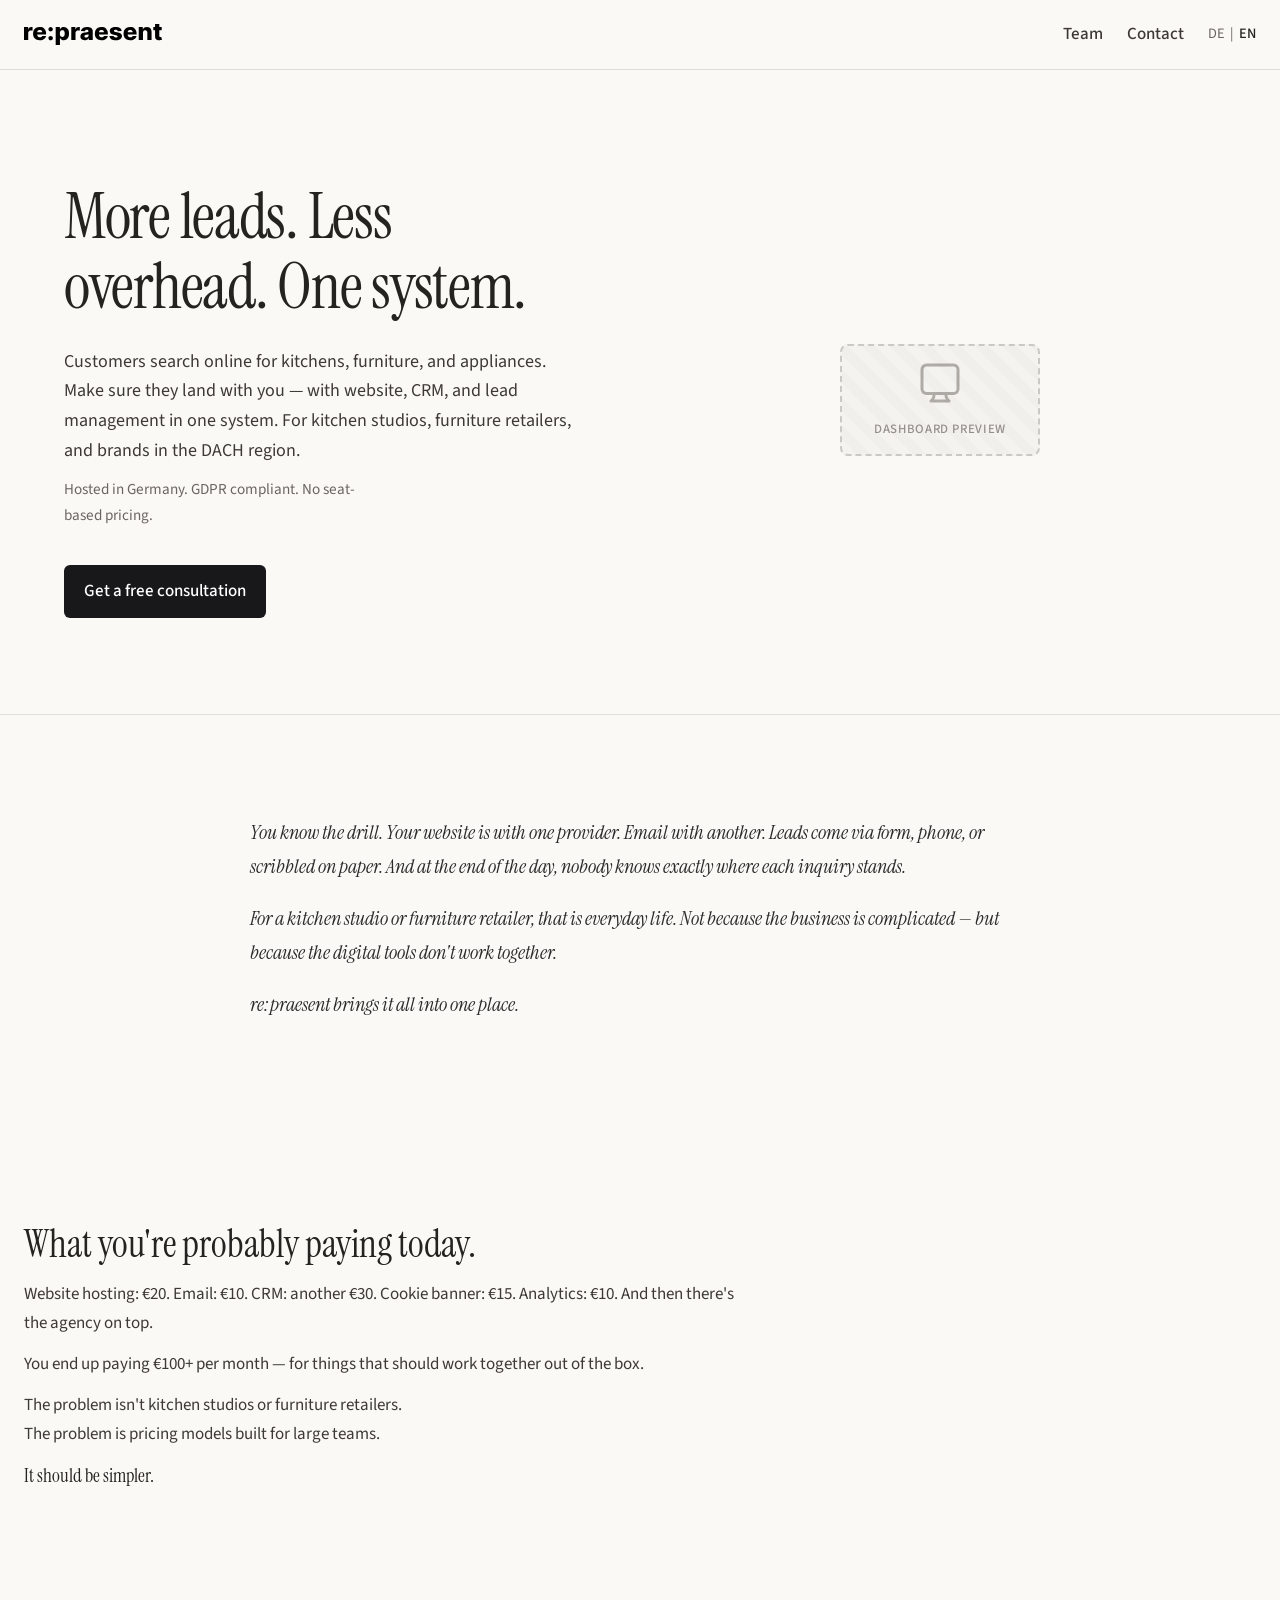
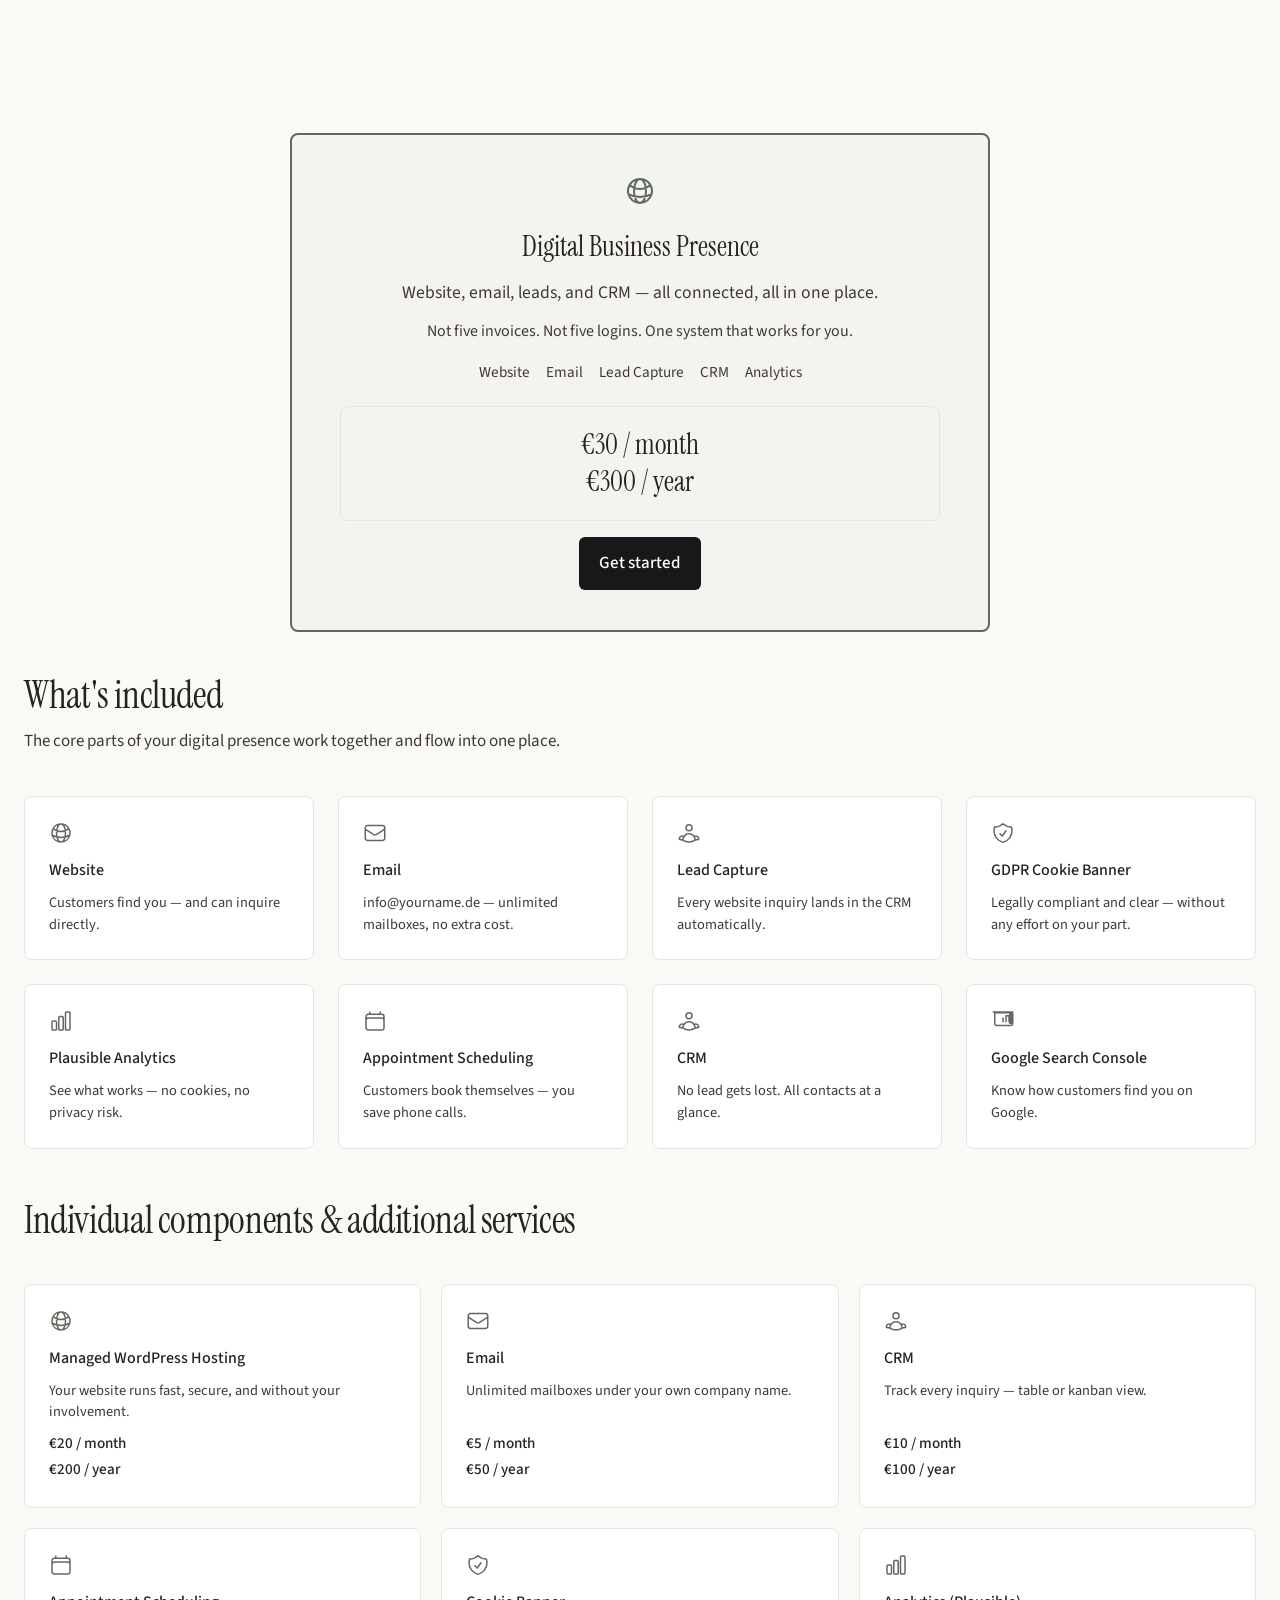
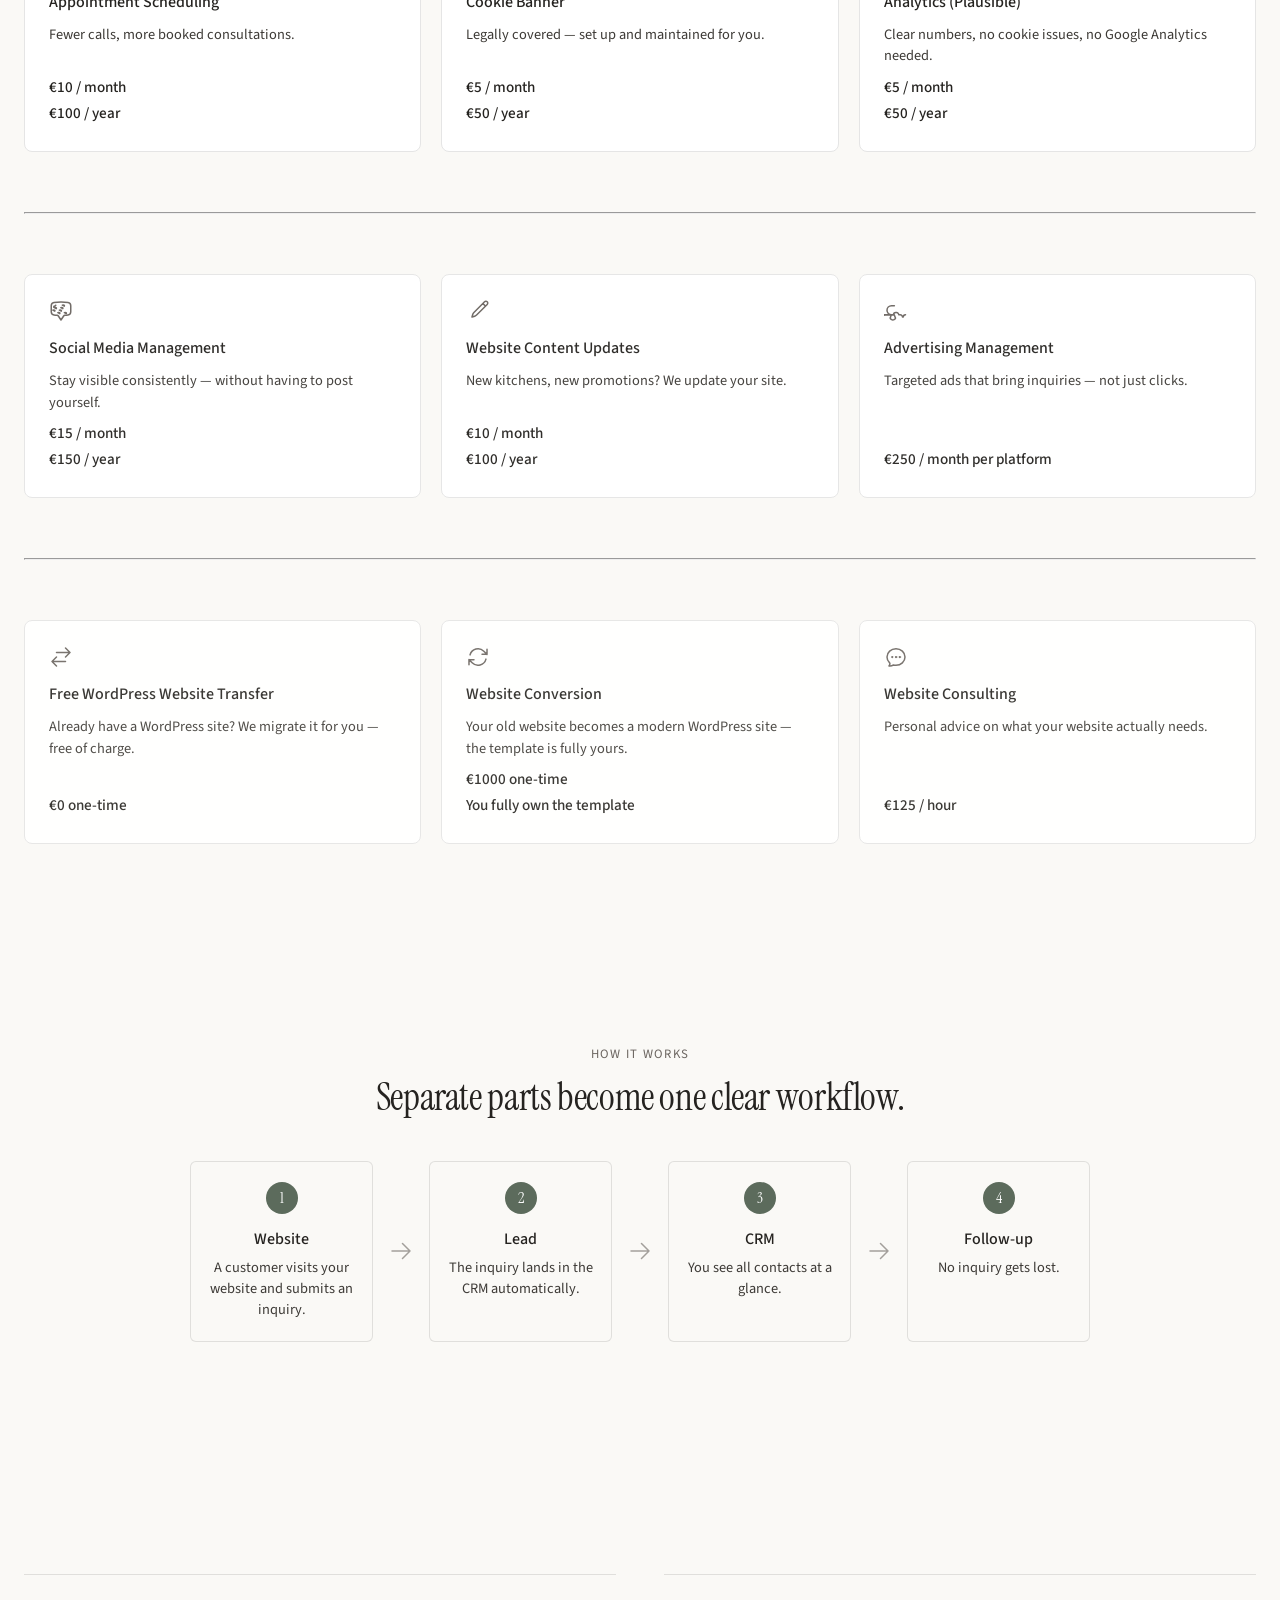
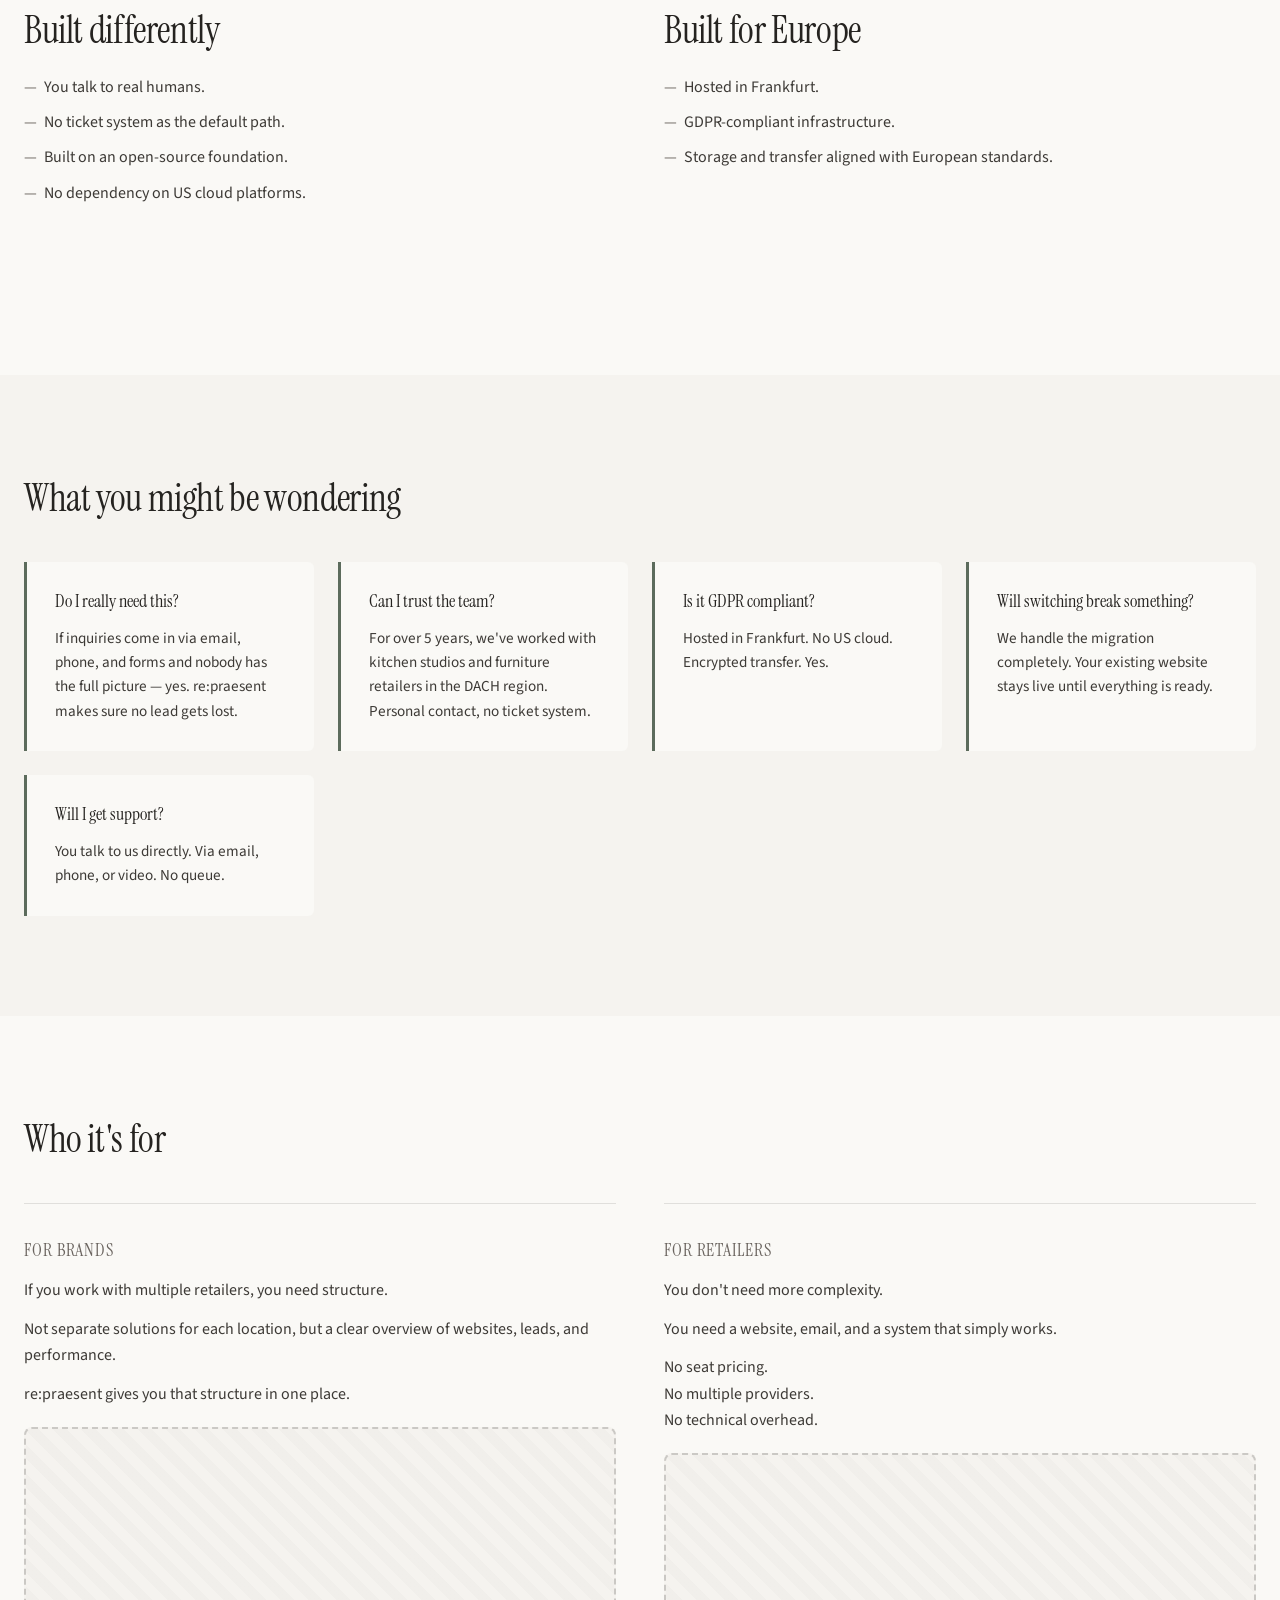
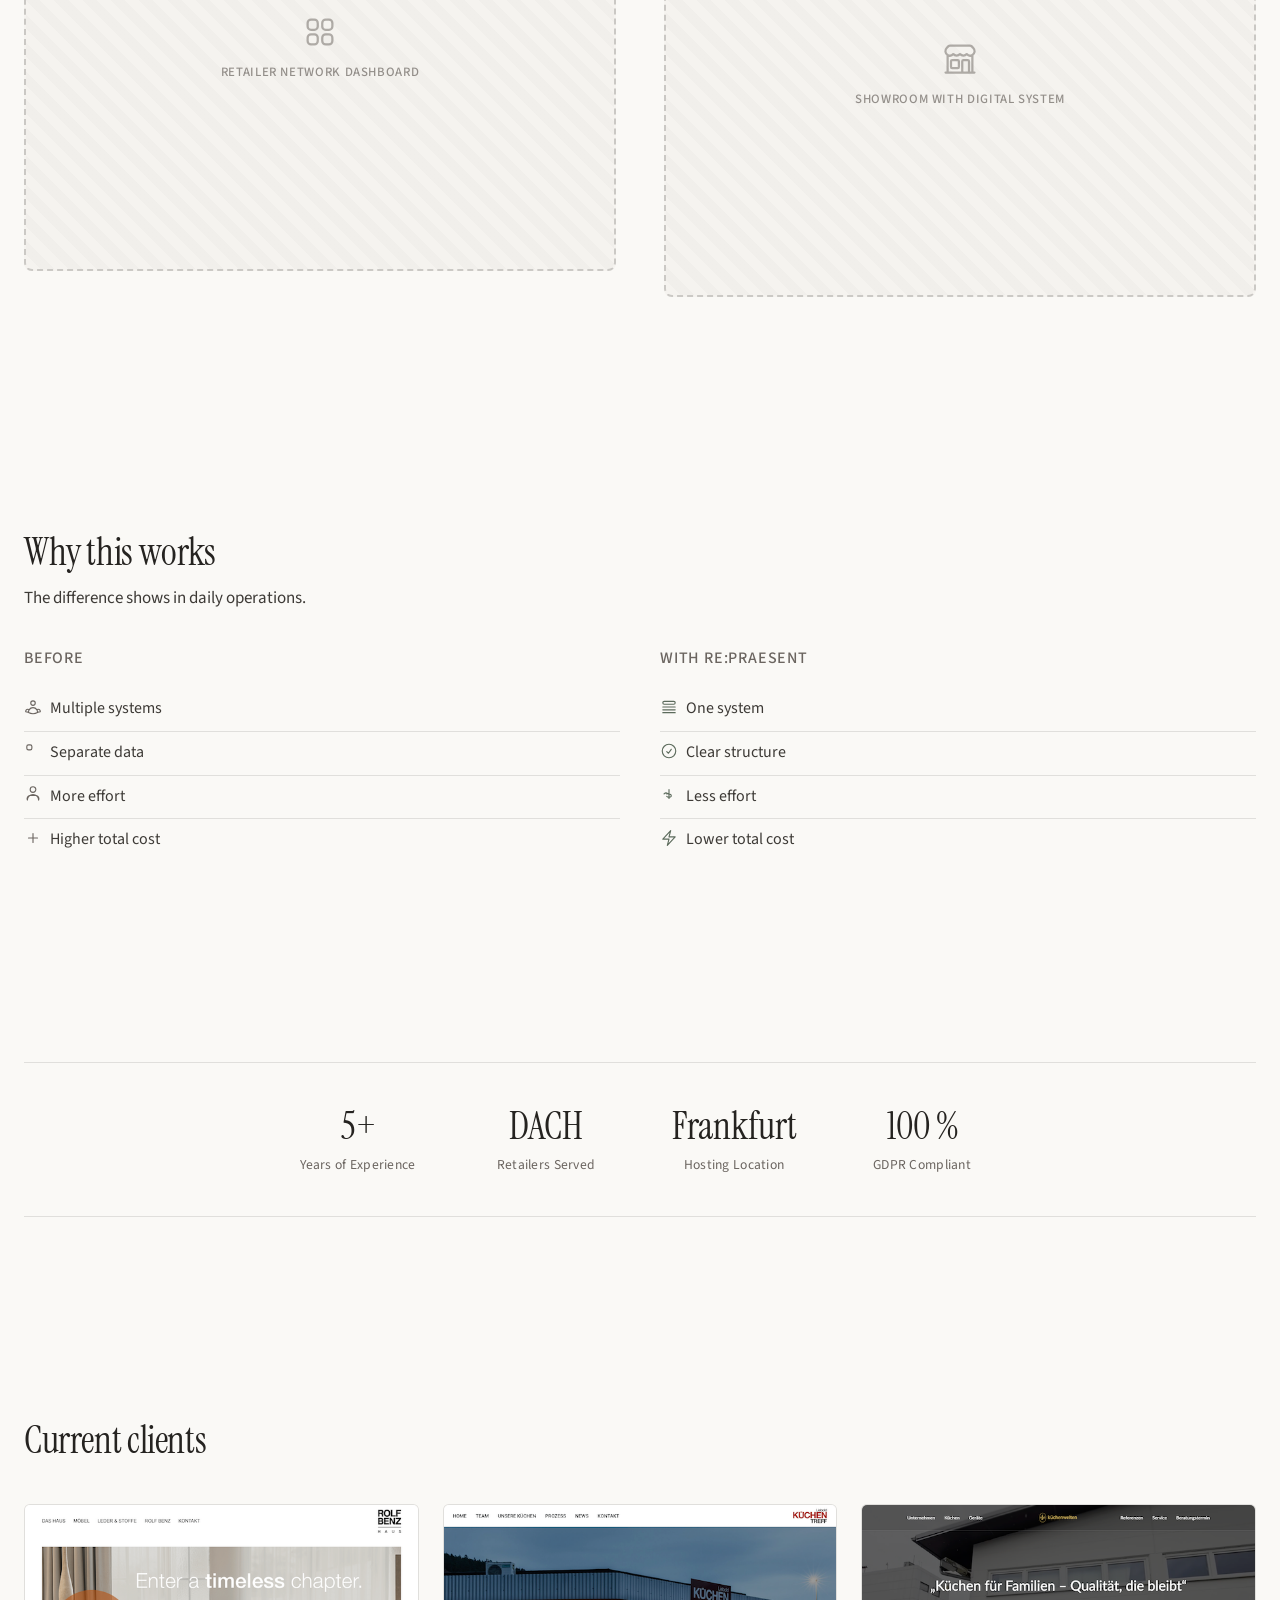
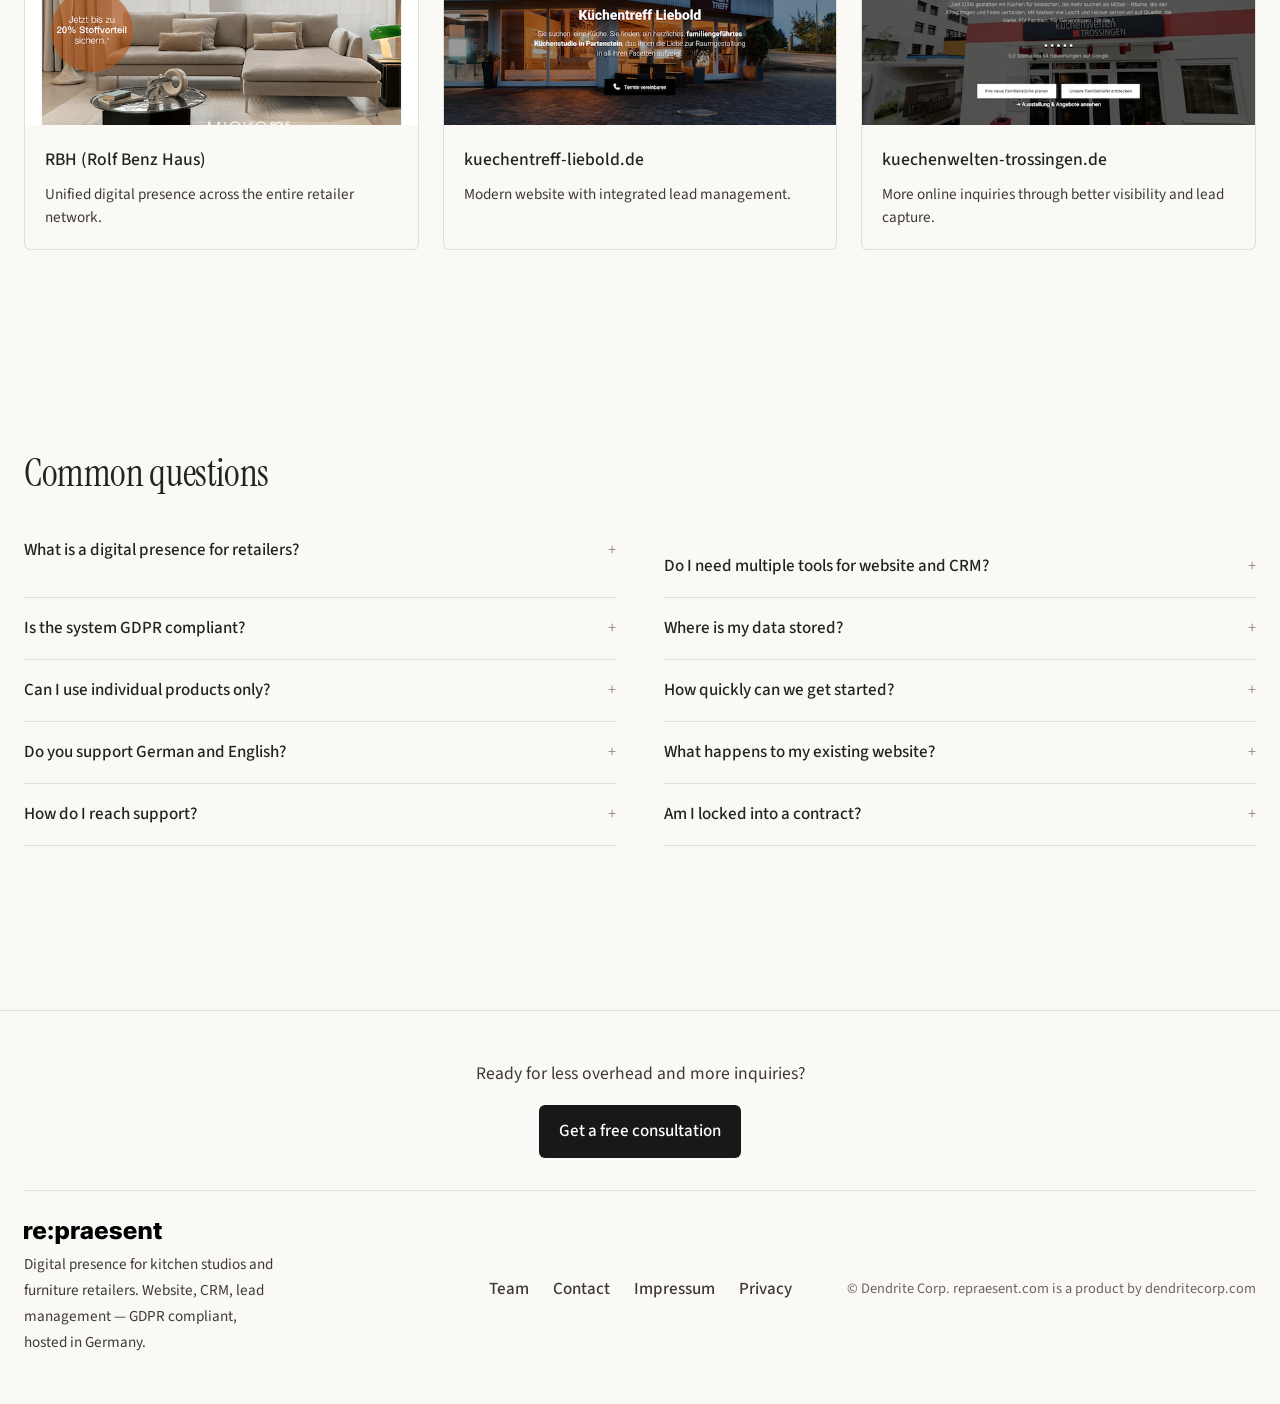
==== commit f3c80c76: "bump 0.4.0" ====
--- a/en/index.html
+++ b/en/index.html
@@ -35,6 +35,8 @@
         <ul class="site-nav-list">
           <li><a class="site-nav-link" href="team.html">Team</a></li>
           <li><a class="site-nav-link" href="contact.html">Contact</a></li>
+          <li class="mobile-only"><a class="site-nav-link" href="impressum.html">Impressum</a></li>
+          <li class="mobile-only"><a class="site-nav-link" href="privacy.html">Privacy</a></li>
         </ul>
         <div class="lang-switcher">
           <a href="/">DE</a>
@@ -53,19 +55,27 @@
   <main>
     <section class="hero fade-up" id="hero">
       <div class="container hero-inner">
-        <h1 class="hero-title">Your digital presence, in one place.</h1>
-        <p class="hero-text">Website, email, leads, analytics, and CRM — connected in one system. For kitchen studios, furniture retailers, appliance retailers, and brands in the DACH region.</p>
-        <p class="hero-trust">Hosted in Germany. GDPR compliant. No seat-based pricing.</p>
-        <a class="btn" href="contact.html">Get started</a>
+        <div class="hero-content">
+          <h1 class="hero-title">More leads. Less overhead. One system.</h1>
+          <p class="hero-text">Customers search online for kitchens, furniture, and appliances. Make sure they land with you — with website, CRM, and lead management in one system. For kitchen studios, furniture retailers, and brands in the DACH region.</p>
+          <p class="hero-trust">Hosted in Germany. GDPR compliant. No seat-based pricing.</p>
+          <a class="btn" href="contact.html">Get a free consultation</a>
+        </div>
+        <div class="hero-visual">
+          <div class="placeholder-img placeholder-img-16x9">
+            <span class="placeholder-img-icon" aria-hidden="true"><svg xmlns="http://www.w3.org/2000/svg" fill="none" viewBox="0 0 24 24" stroke-width="1.5" stroke="currentColor" width="48" height="48"><path stroke-linecap="round" stroke-linejoin="round" d="M9 17.25v1.007a3 3 0 0 1-.879 2.122L7.5 21h9l-.621-.621A3 3 0 0 1 15 18.257V17.25m6-12V15a2.25 2.25 0 0 1-2.25 2.25H5.25A2.25 2.25 0 0 1 3 15V5.25A2.25 2.25 0 0 1 5.25 3h13.5A2.25 2.25 0 0 1 21 5.25Z" /></svg></span>
+            <span class="placeholder-img-label">Dashboard Preview</span>
+          </div>
+        </div>
       </div>
     </section>
 
     <section class="section story-section fade-up">
       <div class="story-container story-container-narrow">
         <div class="story-body-single story">
-          <p>For over 5 years, we've worked with kitchen studios, furniture retailers, and brands. And we keep seeing the same pattern. It's not the business itself that is complicated — it's the systems around it.</p>
-          <p>Website here. Email there. Leads in another tool. Analytics somewhere else. On top of that, multiple providers, added costs, and pricing models that are not built for small teams. In the end, you get a setup that costs time, costs money, and is unnecessarily hard to manage.</p>
-          <p>re:praesent is built from that.</p>
+          <p>You know the drill. Your website is with one provider. Email with another. Leads come via form, phone, or scribbled on paper. And at the end of the day, nobody knows exactly where each inquiry stands.</p>
+          <p>For a kitchen studio or furniture retailer, that is everyday life. Not because the business is complicated — but because the digital tools don't work together.</p>
+          <p>re:praesent brings it all into one place.</p>
         </div>
       </div>
     </section>
@@ -73,12 +83,11 @@
     <section class="section industry-pricing-section fade-up">
       <div class="container">
         <div class="section-header industry-copy">
-          <p>Digital presence should not mean paying multiple providers every month.</p>
-          <p>The problem is not the industry.</p>
-          <p>The problem is pricing models that only make sense for large teams.</p>
-          <p>Multiple tools.<br>Per-user pricing.<br>Ongoing add-ons.</p>
-          <p>For smaller retailers, that often doesn't make sense.</p>
-          <p>We believe it should be simpler.</p>
+          <p>What you're probably paying today.</p>
+          <p>Website hosting: €20. Email: €10. CRM: another €30. Cookie banner: €15. Analytics: €10. And then there's the agency on top.</p>
+          <p>You end up paying €100+ per month — for things that should work together out of the box.</p>
+          <p>The problem isn't kitchen studios or furniture retailers.<br>The problem is pricing models built for large teams.</p>
+          <p>It should be simpler.</p>
         </div>
       </div>
     </section>
@@ -88,8 +97,8 @@
         <div class="card-main main-product-card pricing-hero-card fade-up">
           <span class="pricing-hero-icon" aria-hidden="true"><svg xmlns="http://www.w3.org/2000/svg" fill="none" viewBox="0 0 24 24" stroke-width="1.5" stroke="currentColor" width="32" height="32"><path stroke-linecap="round" stroke-linejoin="round" d="M12 21a9.004 9.004 0 0 0 8.716-6.747M12 21a9.004 9.004 0 0 1-8.716-6.747M12 21c2.485 0 4.5-4.03 4.5-9S14.485 3 12 3m0 18c-2.485 0-4.5-4.03-4.5-9S9.515 3 12 3m0 0a8.997 8.997 0 0 1 7.843 4.582M12 3a8.997 8.997 0 0 0-7.843 4.582m15.686 0A11.953 11.953 0 0 1 12 10.5c-2.998 0-5.74-1.1-7.843-2.918m15.686 0A8.959 8.959 0 0 1 21 12c0 .778-.099 1.533-.284 2.253m0 0A17.919 17.919 0 0 1 12 16.5c-3.162 0-6.133-.815-8.716-2.247m0 0A9.015 9.015 0 0 1 3 12c0-1.605.42-3.113 1.157-4.418" /></svg></span>
           <h3 class="pricing-hero-title">Digital Business Presence</h3>
-          <p class="pricing-hero-desc">A clear foundation for your website, email, leads, and customer management.</p>
-          <p class="pricing-hero-tagline">Not multiple tools. Not multiple providers. One system that works together.</p>
+          <p class="pricing-hero-desc">Website, email, leads, and CRM — all connected, all in one place.</p>
+          <p class="pricing-hero-tagline">Not five invoices. Not five logins. One system that works for you.</p>
           <ul class="pricing-hero-features">
             <li>Website</li>
             <li>Email</li>
@@ -111,42 +120,42 @@
           <div class="product-card card fade-up">
             <span class="product-card-icon" aria-hidden="true"><svg xmlns="http://www.w3.org/2000/svg" fill="none" viewBox="0 0 24 24" stroke-width="1.5" stroke="currentColor" width="24" height="24"><path stroke-linecap="round" stroke-linejoin="round" d="M12 21a9.004 9.004 0 0 0 8.716-6.747M12 21a9.004 9.004 0 0 1-8.716-6.747M12 21c2.485 0 4.5-4.03 4.5-9S14.485 3 12 3m0 18c-2.485 0-4.5-4.03-4.5-9S9.515 3 12 3m0 0a8.997 8.997 0 0 1 7.843 4.582M12 3a8.997 8.997 0 0 0-7.843 4.582m15.686 0A11.953 11.953 0 0 1 12 10.5c-2.998 0-5.74-1.1-7.843-2.918m15.686 0A8.959 8.959 0 0 1 21 12c0 .778-.099 1.533-.284 2.253m0 0A17.919 17.919 0 0 1 12 16.5c-3.162 0-6.133-.815-8.716-2.247m0 0A9.015 9.015 0 0 1 3 12c0-1.605.42-3.113 1.157-4.418" /></svg></span>
             <h3 class="product-card-name">Website</h3>
-            <p class="product-card-desc">Your central presence online.</p>
+            <p class="product-card-desc">Customers find you — and can inquire directly.</p>
           </div>
           <div class="product-card card fade-up">
             <span class="product-card-icon" aria-hidden="true"><svg xmlns="http://www.w3.org/2000/svg" fill="none" viewBox="0 0 24 24" stroke-width="1.5" stroke="currentColor" width="24" height="24"><path stroke-linecap="round" stroke-linejoin="round" d="M21.75 6.75v10.5a2.25 2.25 0 0 1-2.25 2.25h-15a2.25 2.25 0 0 1-2.25-2.25V6.75m19.5 0A2.25 2.25 0 0 0 19.5 4.5h-15a2.25 2.25 0 0 0-2.25 2.25m19.5 0v.243a2.25 2.25 0 0 1-1.07 1.916l-7.5 4.615a2.25 2.25 0 0 1-2.36 0L3.32 8.91a2.25 2.25 0 0 1-1.07-1.916V6.75" /></svg></span>
             <h3 class="product-card-name">Email</h3>
-            <p class="product-card-desc">Professional email for your business.</p>
+            <p class="product-card-desc">info@yourname.de — unlimited mailboxes, no extra cost.</p>
           </div>
           <div class="product-card card fade-up">
             <span class="product-card-icon" aria-hidden="true"><svg xmlns="http://www.w3.org/2000/svg" fill="none" viewBox="0 0 24 24" stroke-width="1.5" stroke="currentColor" width="24" height="24"><path stroke-linecap="round" stroke-linejoin="round" d="M18 18.72a9.094 9.094 0 0 0 3.741-.479 3 3 0 0 0-4.682-2.72m.94 3.198.001.031c0 .225-.012.447-.037.666A11.944 11.944 0 0 1 12 21c-2.17 0-4.207-.576-5.963-1.584A6.062 6.062 0 0 1 6 18.719m12 0a5.971 5.971 0 0 0-.941-3.197m0 0A5.995 5.995 0 0 0 12 12.75a5.995 5.995 0 0 0-5.058 2.772m0 0a3 3 0 0 0-4.681 2.72 8.986 8.986 0 0 0 3.74.477m.94-3.197a5.971 5.971 0 0 0-.94 3.197M15 6.75a3 3 0 1 1-6 0 3 3 0 0 1 6 0Z" /></svg></span>
             <h3 class="product-card-name">Lead Capture</h3>
-            <p class="product-card-desc">Inquiries go directly into the system.</p>
+            <p class="product-card-desc">Every website inquiry lands in the CRM automatically.</p>
           </div>
           <div class="product-card card fade-up">
             <span class="product-card-icon" aria-hidden="true"><svg xmlns="http://www.w3.org/2000/svg" fill="none" viewBox="0 0 24 24" stroke-width="1.5" stroke="currentColor" width="24" height="24"><path stroke-linecap="round" stroke-linejoin="round" d="M9 12.75 11.25 15 15 9.75m-3-7.036A11.959 11.959 0 0 1 3.598 6 11.99 11.99 0 0 0 3 9.749c0 5.592 3.824 10.29 9 11.623 5.176-1.332 9-6.03 9-11.622 0-1.31-.21-2.571-.598-3.751h-.152c-3.196 0-6.1-1.248-8.25-3.285Z" /></svg></span>
             <h3 class="product-card-name">GDPR Cookie Banner</h3>
-            <p class="product-card-desc">Collect consent clearly and properly.</p>
+            <p class="product-card-desc">Legally compliant and clear — without any effort on your part.</p>
           </div>
           <div class="product-card card fade-up">
             <span class="product-card-icon" aria-hidden="true"><svg xmlns="http://www.w3.org/2000/svg" fill="none" viewBox="0 0 24 24" stroke-width="1.5" stroke="currentColor" width="24" height="24"><path stroke-linecap="round" stroke-linejoin="round" d="M3 13.125C3 12.504 3.504 12 4.125 12h2.25c.621 0 1.125.504 1.125 1.125v6.75C7.5 20.496 6.996 21 6.375 21h-2.25A1.125 1.125 0 0 1 3 19.875v-6.75ZM9.75 8.625c0-.621.504-1.125 1.125-1.125h2.25c.621 0 1.125.504 1.125 1.125v11.25c0 .621-.504 1.125-1.125 1.125h-2.25a1.125 1.125 0 0 1-1.125-1.125V8.625ZM16.5 4.125c0-.621.504-1.125 1.125-1.125h2.25C20.496 3 21 3.504 21 4.125v15.75c0 .621-.504 1.125-1.125 1.125h-2.25a1.125 1.125 0 0 1-1.125-1.125V4.125Z" /></svg></span>
             <h3 class="product-card-name">Plausible Analytics</h3>
-            <p class="product-card-desc">Privacy-friendly analytics for your website.</p>
+            <p class="product-card-desc">See what works — no cookies, no privacy risk.</p>
           </div>
           <div class="product-card card fade-up">
             <span class="product-card-icon" aria-hidden="true"><svg xmlns="http://www.w3.org/2000/svg" fill="none" viewBox="0 0 24 24" stroke-width="1.5" stroke="currentColor" width="24" height="24"><path stroke-linecap="round" stroke-linejoin="round" d="M6.75 3v2.25M17.25 3v2.25M3 18.75V7.5a2.25 2.25 0 0 1 2.25-2.25h13.5A2.25 2.25 0 0 1 21 7.5v11.25m-18 0A2.25 2.25 0 0 0 5.25 21h13.5A2.25 2.25 0 0 0 21 18.75m-18 0v-7.5A2.25 2.25 0 0 1 5.25 9h13.5A2.25 2.25 0 0 1 21 11.25v7.5" /></svg></span>
             <h3 class="product-card-name">Appointment Scheduling</h3>
-            <p class="product-card-desc">Let customers book appointments online.</p>
+            <p class="product-card-desc">Customers book themselves — you save phone calls.</p>
           </div>
           <div class="product-card card fade-up">
             <span class="product-card-icon" aria-hidden="true"><svg xmlns="http://www.w3.org/2000/svg" fill="none" viewBox="0 0 24 24" stroke-width="1.5" stroke="currentColor" width="24" height="24"><path stroke-linecap="round" stroke-linejoin="round" d="M18 18.72a9.094 9.094 0 0 0 3.741-.479 3 3 0 0 0-4.682-2.72m.94 3.198.001.031c0 .225-.012.447-.037.666A11.944 11.944 0 0 1 12 21c-2.17 0-4.207-.576-5.963-1.584A6.062 6.062 0 0 1 6 18.719m12 0a5.971 5.971 0 0 0-.941-3.197m0 0A5.995 5.995 0 0 0 12 12.75a5.995 5.995 0 0 0-5.058 2.772m0 0a3 3 0 0 0-4.681 2.72 8.986 8.986 0 0 0 3.74.477m.94-3.197a5.971 5.971 0 0 0-.94 3.197M15 6.75a3 3 0 1 1-6 0 3 3 0 0 1 6 0Z" /></svg></span>
             <h3 class="product-card-name">CRM</h3>
-            <p class="product-card-desc">Manage leads centrally in table or kanban view.</p>
+            <p class="product-card-desc">No lead gets lost. All contacts at a glance.</p>
           </div>          
           <div class="product-card card fade-up">
             <span class="product-card-icon" aria-hidden="true"><svg xmlns="http://www.w3.org/2000/svg" fill="none" viewBox="0 0 24 24" stroke-width="1.5" stroke="currentColor" width="24" height="24"><path stroke-linecap="round" stroke-linejoin="round" d="M3.75 3v11.25a2.25 2.25 0 0 0 2.25 2.25h13.5a2.25 2.25 0 0 0 2.25-2.25V3.75M3.75 3h-1.5m1.5 0h16.5m0 0h1.5m-1.5 0v11.25m0 0h-1.5m0 0V3.75m0 0H3.75m0 0h1.5M12 9v3.75m3-6v6m3-3v3m0-3v-3m0 0h-3m3 0h3" /></svg></span>
             <h3 class="product-card-name">Google Search Console</h3>
-            <p class="product-card-desc">Setup and integration in Google Search Console.</p>
+            <p class="product-card-desc">Know how customers find you on Google.</p>
           </div>
         </div>
 
@@ -157,37 +166,37 @@
           <div class="product-card card fade-up">
             <span class="product-card-icon" aria-hidden="true"><svg xmlns="http://www.w3.org/2000/svg" fill="none" viewBox="0 0 24 24" stroke-width="1.5" stroke="currentColor" width="24" height="24"><path stroke-linecap="round" stroke-linejoin="round" d="M12 21a9.004 9.004 0 0 0 8.716-6.747M12 21a9.004 9.004 0 0 1-8.716-6.747M12 21c2.485 0 4.5-4.03 4.5-9S14.485 3 12 3m0 18c-2.485 0-4.5-4.03-4.5-9S9.515 3 12 3m0 0a8.997 8.997 0 0 1 7.843 4.582M12 3a8.997 8.997 0 0 0-7.843 4.582m15.686 0A11.953 11.953 0 0 1 12 10.5c-2.998 0-5.74-1.1-7.843-2.918m15.686 0A8.959 8.959 0 0 1 21 12c0 .778-.099 1.533-.284 2.253m0 0A17.919 17.919 0 0 1 12 16.5c-3.162 0-6.133-.815-8.716-2.247m0 0A9.015 9.015 0 0 1 3 12c0-1.605.42-3.113 1.157-4.418" /></svg></span>
             <h3 class="product-card-name">Managed WordPress Hosting</h3>
-            <p class="product-card-desc">Fast and stable infrastructure for your website.</p>
+            <p class="product-card-desc">Your website runs fast, secure, and without your involvement.</p>
             <p class="product-card-price">€20 / month<br>€200 / year</p>
           </div>
           <div class="product-card card fade-up">
             <span class="product-card-icon" aria-hidden="true"><svg xmlns="http://www.w3.org/2000/svg" fill="none" viewBox="0 0 24 24" stroke-width="1.5" stroke="currentColor" width="24" height="24"><path stroke-linecap="round" stroke-linejoin="round" d="M21.75 6.75v10.5a2.25 2.25 0 0 1-2.25 2.25h-15a2.25 2.25 0 0 1-2.25-2.25V6.75m19.5 0A2.25 2.25 0 0 0 19.5 4.5h-15a2.25 2.25 0 0 0-2.25 2.25m19.5 0v.243a2.25 2.25 0 0 1-1.07 1.916l-7.5 4.615a2.25 2.25 0 0 1-2.36 0L3.32 8.91a2.25 2.25 0 0 1-1.07-1.916V6.75" /></svg></span>
             <h3 class="product-card-name">Email</h3>
-            <p class="product-card-desc">Professional email with unlimited accounts.</p>
+            <p class="product-card-desc">Unlimited mailboxes under your own company name.</p>
             <p class="product-card-price">€5 / month<br>€50 / year</p>
           </div>
           <div class="product-card card fade-up">
             <span class="product-card-icon" aria-hidden="true"><svg xmlns="http://www.w3.org/2000/svg" fill="none" viewBox="0 0 24 24" stroke-width="1.5" stroke="currentColor" width="24" height="24"><path stroke-linecap="round" stroke-linejoin="round" d="M18 18.72a9.094 9.094 0 0 0 3.741-.479 3 3 0 0 0-4.682-2.72m.94 3.198.001.031c0 .225-.012.447-.037.666A11.944 11.944 0 0 1 12 21c-2.17 0-4.207-.576-5.963-1.584A6.062 6.062 0 0 1 6 18.719m12 0a5.971 5.971 0 0 0-.941-3.197m0 0A5.995 5.995 0 0 0 12 12.75a5.995 5.995 0 0 0-5.058 2.772m0 0a3 3 0 0 0-4.681 2.72 8.986 8.986 0 0 0 3.74.477m.94-3.197a5.971 5.971 0 0 0-.94 3.197M15 6.75a3 3 0 1 1-6 0 3 3 0 0 1 6 0Z" /></svg></span>
             <h3 class="product-card-name">CRM</h3>
-            <p class="product-card-desc">Capture and manage leads in one place.</p>
+            <p class="product-card-desc">Track every inquiry — table or kanban view.</p>
             <p class="product-card-price">€10 / month<br>€100 / year</p>
           </div>
           <div class="product-card card fade-up">
             <span class="product-card-icon" aria-hidden="true"><svg xmlns="http://www.w3.org/2000/svg" fill="none" viewBox="0 0 24 24" stroke-width="1.5" stroke="currentColor" width="24" height="24"><path stroke-linecap="round" stroke-linejoin="round" d="M6.75 3v2.25M17.25 3v2.25M3 18.75V7.5a2.25 2.25 0 0 1 2.25-2.25h13.5A2.25 2.25 0 0 1 21 7.5v11.25m-18 0A2.25 2.25 0 0 0 5.25 21h13.5A2.25 2.25 0 0 0 21 18.75m-18 0v-7.5A2.25 2.25 0 0 1 5.25 9h13.5A2.25 2.25 0 0 1 21 11.25v7.5" /></svg></span>
             <h3 class="product-card-name">Appointment Scheduling</h3>
-            <p class="product-card-desc">Let customers request or book appointments online.</p>
+            <p class="product-card-desc">Fewer calls, more booked consultations.</p>
             <p class="product-card-price">€10 / month<br>€100 / year</p>
           </div>
           <div class="product-card card fade-up">
             <span class="product-card-icon" aria-hidden="true"><svg xmlns="http://www.w3.org/2000/svg" fill="none" viewBox="0 0 24 24" stroke-width="1.5" stroke="currentColor" width="24" height="24"><path stroke-linecap="round" stroke-linejoin="round" d="M9 12.75 11.25 15 15 9.75m-3-7.036A11.959 11.959 0 0 1 3.598 6 11.99 11.99 0 0 0 3 9.749c0 5.592 3.824 10.29 9 11.623 5.176-1.332 9-6.03 9-11.622 0-1.31-.21-2.571-.598-3.751h-.152c-3.196 0-6.1-1.248-8.25-3.285Z" /></svg></span>
             <h3 class="product-card-name">Cookie Banner</h3>
-            <p class="product-card-desc">GDPR-compliant consent for your website.</p>
+            <p class="product-card-desc">Legally covered — set up and maintained for you.</p>
             <p class="product-card-price">€5 / month<br>€50 / year</p>
           </div>
           <div class="product-card card fade-up">
             <span class="product-card-icon" aria-hidden="true"><svg xmlns="http://www.w3.org/2000/svg" fill="none" viewBox="0 0 24 24" stroke-width="1.5" stroke="currentColor" width="24" height="24"><path stroke-linecap="round" stroke-linejoin="round" d="M3 13.125C3 12.504 3.504 12 4.125 12h2.25c.621 0 1.125.504 1.125 1.125v6.75C7.5 20.496 6.996 21 6.375 21h-2.25A1.125 1.125 0 0 1 3 19.875v-6.75ZM9.75 8.625c0-.621.504-1.125 1.125-1.125h2.25c.621 0 1.125.504 1.125 1.125v11.25c0 .621-.504 1.125-1.125 1.125h-2.25a1.125 1.125 0 0 1-1.125-1.125V8.625ZM16.5 4.125c0-.621.504-1.125 1.125-1.125h2.25C20.496 3 21 3.504 21 4.125v15.75c0 .621-.504 1.125-1.125 1.125h-2.25a1.125 1.125 0 0 1-1.125-1.125V4.125Z" /></svg></span>
             <h3 class="product-card-name">Analytics (Plausible)</h3>
-            <p class="product-card-desc">Privacy-friendly website analytics without unnecessary complexity.</p>
+            <p class="product-card-desc">Clear numbers, no cookie issues, no Google Analytics needed.</p>
             <p class="product-card-price">€5 / month<br>€50 / year</p>
           </div>
         </div>
@@ -196,19 +205,19 @@
           <div class="product-card card fade-up">
             <span class="product-card-icon" aria-hidden="true"><svg xmlns="http://www.w3.org/2000/svg" fill="none" viewBox="0 0 24 24" stroke-width="1.5" stroke="currentColor" width="24" height="24"><path stroke-linecap="round" stroke-linejoin="round" d="M6.827 6.175A2.31 2.31 0 0 1 5.186 7.23c-.38.154-.576.652-.318 1.027zm6.5 0a2.31 2.31 0 0 1 1.641-.055c.38.154.576.652.318 1.027zm-1.5 2.5a2.31 2.31 0 0 1 1.641-.055c.38.154.576.652.318 1.027zm-6.5 0a2.31 2.31 0 0 1 1.641-.055c.38.154.576.652.318 1.027zm-1.5 2.5a2.31 2.31 0 0 1 1.641-.055c.38.154.576.652.318 1.027zm6.5 0a2.31 2.31 0 0 1 1.641-.055c.38.154.576.652.318 1.027zm-1.5 2.5a2.31 2.31 0 0 1 1.641-.055c.38.154.576.652.318 1.027zm6.5 0a2.31 2.31 0 0 1 1.641-.055c.38.154.576.652.318 1.027z" /><path stroke-linecap="round" stroke-linejoin="round" d="M2.25 12.76c0 1.6 1.123 2.994 2.707 3.227 1.068.157 2.148.279 3.238.364.466.037.893.281 1.153.671L12 21l2.652-3.978c.26-.39.687-.634 1.153-.67 1.09-.086 2.17-.208 3.238-.365 1.584-.233 2.707-1.626 2.707-3.228V6.741c0-1.602-1.123-2.995-2.707-3.228A48.394 48.394 0 0 0 12 3c-2.392 0-4.744.175-7.043.513C3.373 3.746 2.25 5.14 2.25 6.741v6.018z" /></svg></span>
             <h3 class="product-card-name">Social Media Management</h3>
-            <p class="product-card-desc">Weekly posts for Instagram and Facebook.</p>
+            <p class="product-card-desc">Stay visible consistently — without having to post yourself.</p>
             <p class="product-card-price">€15 / month<br>€150 / year</p>
           </div>
           <div class="product-card card fade-up">
             <span class="product-card-icon" aria-hidden="true"><svg xmlns="http://www.w3.org/2000/svg" fill="none" viewBox="0 0 24 24" stroke-width="1.5" stroke="currentColor" width="24" height="24"><path stroke-linecap="round" stroke-linejoin="round" d="M16.862 4.487l1.687-1.688a1.875 1.875 0 1 1 2.652 2.652L10.582 16.07a4.5 4.5 0 0 1-1.897 1.13L6 18l.8-2.685a4.5 4.5 0 0 1 1.13-1.897l8.932-8.931zm0 0L19.5 7.125" /></svg></span>
             <h3 class="product-card-name">Website Content Updates</h3>
-            <p class="product-card-desc">Regular updates and maintenance of your content.</p>
+            <p class="product-card-desc">New kitchens, new promotions? We update your site.</p>
             <p class="product-card-price">€10 / month<br>€100 / year</p>
           </div>
           <div class="product-card card fade-up">
             <span class="product-card-icon" aria-hidden="true"><svg xmlns="http://www.w3.org/2000/svg" fill="none" viewBox="0 0 24 24" stroke-width="1.5" stroke="currentColor" width="24" height="24"><path stroke-linecap="round" stroke-linejoin="round" d="M10.34 15.84c-.688-.06-1.386-.09-2.09-.09H7.5a4.5 4.5 0 1 1 0-9h.75c.704 0 1.402-.03 2.09-.09m0 9.18c.253.962.584 1.892.985 2.783.247.55.06 1.21-.463 1.511l-.657.38a2.25 2.25 0 0 1-2.712 0l-.657-.38c-.523-.301-.71-.96-.463-1.51a12.96 12.96 0 0 1 .985-2.783m0 0c-.688-.06-1.386-.09-2.09-.09H7.5a4.5 4.5 0 1 1 0-9h.75c.704 0 1.402-.03 2.09-.09m0 9.18a23.848 23.848 0 0 1-7.284 0m0 0a23.682 23.682 0 0 1-8.686 0H9.5a2.25 2.25 0 0 1 2.25-2.25h.75a2.25 2.25 0 0 1 2.25 2.25h1.5a2.25 2.25 0 0 1 2.25 2.25h.75a2.25 2.25 0 0 1 2.25-2.25H21" /></svg></span>
             <h3 class="product-card-name">Advertising Management</h3>
-            <p class="product-card-desc">Campaign management on Facebook and Google.</p>
+            <p class="product-card-desc">Targeted ads that bring inquiries — not just clicks.</p>
             <p class="product-card-price">€250 / month per platform</p>
           </div>
         </div>
@@ -217,19 +226,19 @@
           <div class="product-card card fade-up">
             <span class="product-card-icon" aria-hidden="true"><svg xmlns="http://www.w3.org/2000/svg" fill="none" viewBox="0 0 24 24" stroke-width="1.5" stroke="currentColor" width="24" height="24"><path stroke-linecap="round" stroke-linejoin="round" d="M7.5 21 3 16.5m0 0L7.5 12M3 16.5h13.5m0-13.5L21 7.5m0 0L16.5 12M21 7.5H7.5" /></svg></span>
             <h3 class="product-card-name">Free WordPress Website Transfer</h3>
-            <p class="product-card-desc">We migrate your existing WordPress website.</p>
+            <p class="product-card-desc">Already have a WordPress site? We migrate it for you — free of charge.</p>
             <p class="product-card-price">€0 one-time</p>
           </div>
           <div class="product-card card fade-up">
             <span class="product-card-icon" aria-hidden="true"><svg xmlns="http://www.w3.org/2000/svg" fill="none" viewBox="0 0 24 24" stroke-width="1.5" stroke="currentColor" width="24" height="24"><path stroke-linecap="round" stroke-linejoin="round" d="M16.023 9.348h4.992v-.001M2.985 19.644v-4.992m0 0h4.992m-4.993 0 3.181 3.183a8.25 8.25 0 0 0 13.803-3.7M4.031 9.865a8.25 8.25 0 0 1 13.803-3.7l3.181 3.182m0-4.991v4.99" /></svg></span>
             <h3 class="product-card-name">Website Conversion</h3>
-            <p class="product-card-desc">Convert any website into a new WordPress site.</p>
+            <p class="product-card-desc">Your old website becomes a modern WordPress site — the template is fully yours.</p>
             <p class="product-card-price">€1000 one-time<br>You fully own the template</p>
           </div>
           <div class="product-card card fade-up">
             <span class="product-card-icon" aria-hidden="true"><svg xmlns="http://www.w3.org/2000/svg" fill="none" viewBox="0 0 24 24" stroke-width="1.5" stroke="currentColor" width="24" height="24"><path stroke-linecap="round" stroke-linejoin="round" d="M8.625 12a.375.375 0 1 1-.75 0 .375.375 0 0 1 .75 0Zm0 0H8.25m4.125 0h.375m-.375 0a.375.375 0 1 1-.75 0 .375.375 0 0 1 .75 0Zm0 0H12m4.125 0h.375m-.375 0a.375.375 0 1 1-.75 0 .375.375 0 0 1 .75 0Zm0 0h-.375M21 12c0 4.556-4.03 8.25-9 8.25a9.764 9.764 0 0 1-2.555-.337A5.972 5.972 0 0 1 5.41 20.97a5.969 5.969 0 0 1-.474-.065 4.48 4.48 0 0 0 .978-2.025c.09-.457-.133-.901-.467-1.226C3.93 16.178 3 14.189 3 12c0-4.556 4.03-8.25 9-8.25s9 3.694 9 8.25Z" /></svg></span>
             <h3 class="product-card-name">Website Consulting</h3>
-            <p class="product-card-desc">Individual consulting for your website and digital setup.</p>
+            <p class="product-card-desc">Personal advice on what your website actually needs.</p>
             <p class="product-card-price">€125 / hour</p>
           </div>
         </div>
@@ -244,27 +253,27 @@
         </div>
         <div class="flow-cards">
           <div class="flow-card fade-up">
-            <span class="flow-card-icon" aria-hidden="true"><svg xmlns="http://www.w3.org/2000/svg" fill="none" viewBox="0 0 24 24" stroke-width="1.5" stroke="currentColor" width="24" height="24"><path stroke-linecap="round" stroke-linejoin="round" d="M12 21a9.004 9.004 0 0 0 8.716-6.747M12 21a9.004 9.004 0 0 1-8.716-6.747M12 21c2.485 0 4.5-4.03 4.5-9S14.485 3 12 3m0 18c-2.485 0-4.5-4.03-4.5-9S9.515 3 12 3m0 0a8.997 8.997 0 0 1 7.843 4.582M12 3a8.997 8.997 0 0 0-7.843 4.582m15.686 0A11.953 11.953 0 0 1 12 10.5c-2.998 0-5.74-1.1-7.843-2.918m15.686 0A8.959 8.959 0 0 1 21 12c0 .778-.099 1.533-.284 2.253m0 0A17.919 17.919 0 0 1 12 16.5c-3.162 0-6.133-.815-8.716-2.247m0 0A9.015 9.015 0 0 1 3 12c0-1.605.42-3.113 1.157-4.418" /></svg></span>
+            <span class="flow-card-step" aria-hidden="true">1</span>
             <h3>Website</h3>
-            <p>Your website captures inquiries.</p>
+            <p>A customer visits your website and submits an inquiry.</p>
           </div>
           <span class="flow-arrow-svg" aria-hidden="true"><svg xmlns="http://www.w3.org/2000/svg" fill="none" viewBox="0 0 24 24" stroke-width="1.5" stroke="currentColor" width="32" height="32"><path stroke-linecap="round" stroke-linejoin="round" d="M13.5 4.5 21 12m0 0-7.5 7.5M21 12H3" /></svg></span>
           <div class="flow-card fade-up">
-            <span class="flow-card-icon" aria-hidden="true"><svg xmlns="http://www.w3.org/2000/svg" fill="none" viewBox="0 0 24 24" stroke-width="1.5" stroke="currentColor" width="24" height="24"><path stroke-linecap="round" stroke-linejoin="round" d="M18 18.72a9.094 9.094 0 0 0 3.741-.479 3 3 0 0 0-4.682-2.72m.94 3.198.001.031c0 .225-.012.447-.037.666A11.944 11.944 0 0 1 12 21c-2.17 0-4.207-.576-5.963-1.584A6.062 6.062 0 0 1 6 18.719m12 0a5.971 5.971 0 0 0-.941-3.197m0 0A5.995 5.995 0 0 0 12 12.75a5.995 5.995 0 0 0-5.058 2.772m0 0a3 3 0 0 0-4.681 2.72 8.986 8.986 0 0 0 3.74.477m.94-3.197a5.971 5.971 0 0 0-.94 3.197M15 6.75a3 3 0 1 1-6 0 3 3 0 0 1 6 0Z" /></svg></span>
+            <span class="flow-card-step" aria-hidden="true">2</span>
             <h3>Lead</h3>
-            <p>Leads land in the CRM.</p>
+            <p>The inquiry lands in the CRM automatically.</p>
           </div>
           <span class="flow-arrow-svg" aria-hidden="true"><svg xmlns="http://www.w3.org/2000/svg" fill="none" viewBox="0 0 24 24" stroke-width="1.5" stroke="currentColor" width="32" height="32"><path stroke-linecap="round" stroke-linejoin="round" d="M13.5 4.5 21 12m0 0-7.5 7.5M21 12H3" /></svg></span>
           <div class="flow-card fade-up">
-            <span class="flow-card-icon" aria-hidden="true"><svg xmlns="http://www.w3.org/2000/svg" fill="none" viewBox="0 0 24 24" stroke-width="1.5" stroke="currentColor" width="24" height="24"><path stroke-linecap="round" stroke-linejoin="round" d="M18 18.72a9.094 9.094 0 0 0 3.741-.479 3 3 0 0 0-4.682-2.72m.94 3.198.001.031c0 .225-.012.447-.037.666A11.944 11.944 0 0 1 12 21c-2.17 0-4.207-.576-5.963-1.584A6.062 6.062 0 0 1 6 18.719m12 0a5.971 5.971 0 0 0-.941-3.197m0 0A5.995 5.995 0 0 0 12 12.75a5.995 5.995 0 0 0-5.058 2.772m0 0a3 3 0 0 0-4.681 2.72 8.986 8.986 0 0 0 3.74.477m.94-3.197a5.971 5.971 0 0 0-.94 3.197M15 6.75a3 3 0 1 1-6 0 3 3 0 0 1 6 0Z" /></svg></span>
+            <span class="flow-card-step" aria-hidden="true">3</span>
             <h3>CRM</h3>
-            <p>Contacts are managed.</p>
+            <p>You see all contacts at a glance.</p>
           </div>
           <span class="flow-arrow-svg" aria-hidden="true"><svg xmlns="http://www.w3.org/2000/svg" fill="none" viewBox="0 0 24 24" stroke-width="1.5" stroke="currentColor" width="32" height="32"><path stroke-linecap="round" stroke-linejoin="round" d="M13.5 4.5 21 12m0 0-7.5 7.5M21 12H3" /></svg></span>
           <div class="flow-card fade-up">
-            <span class="flow-card-icon" aria-hidden="true"><svg xmlns="http://www.w3.org/2000/svg" fill="none" viewBox="0 0 24 24" stroke-width="1.5" stroke="currentColor" width="24" height="24"><path stroke-linecap="round" stroke-linejoin="round" d="M3 13.125C3 12.504 3.504 12 4.125 12h2.25c.621 0 1.125.504 1.125 1.125v6.75C7.5 20.496 6.996 21 6.375 21h-2.25A1.125 1.125 0 0 1 3 19.875v-6.75ZM9.75 8.625c0-.621.504-1.125 1.125-1.125h2.25c.621 0 1.125.504 1.125 1.125v11.25c0 .621-.504 1.125-1.125 1.125h-2.25a1.125 1.125 0 0 1-1.125-1.125V8.625ZM16.5 4.125c0-.621.504-1.125 1.125-1.125h2.25C20.496 3 21 3.504 21 4.125v15.75c0 .621-.504 1.125-1.125 1.125h-2.25a1.125 1.125 0 0 1-1.125-1.125V4.125Z" /></svg></span>
+            <span class="flow-card-step" aria-hidden="true">4</span>
             <h3>Follow-up</h3>
-            <p>Everything stays traceable.</p>
+            <p>No inquiry gets lost.</p>
           </div>
         </div>
       </div>
@@ -294,6 +303,36 @@
       </div>
     </section>
 
+    <section class="section objections-section fade-up">
+      <div class="container">
+        <div class="section-header">
+          <h2 class="section-title">What you might be wondering</h2>
+        </div>
+        <div class="objection-cards">
+          <div class="objection-card fade-up">
+            <p class="objection-card-question">Do I really need this?</p>
+            <p class="objection-card-answer">If inquiries come in via email, phone, and forms and nobody has the full picture — yes. re:praesent makes sure no lead gets lost.</p>
+          </div>
+          <div class="objection-card fade-up">
+            <p class="objection-card-question">Can I trust the team?</p>
+            <p class="objection-card-answer">For over 5 years, we've worked with kitchen studios and furniture retailers in the DACH region. Personal contact, no ticket system.</p>
+          </div>
+          <div class="objection-card fade-up">
+            <p class="objection-card-question">Is it GDPR compliant?</p>
+            <p class="objection-card-answer">Hosted in Frankfurt. No US cloud. Encrypted transfer. Yes.</p>
+          </div>
+          <div class="objection-card fade-up">
+            <p class="objection-card-question">Will switching break something?</p>
+            <p class="objection-card-answer">We handle the migration completely. Your existing website stays live until everything is ready.</p>
+          </div>
+          <div class="objection-card fade-up">
+            <p class="objection-card-question">Will I get support?</p>
+            <p class="objection-card-answer">You talk to us directly. Via email, phone, or video. No queue.</p>
+          </div>
+        </div>
+      </div>
+    </section>
+
     <section class="section fade-up">
       <div class="container container-wide">
         <div class="section-header">
@@ -305,12 +344,20 @@
             <p class="audience-intro">If you work with multiple retailers, you need structure.</p>
             <p>Not separate solutions for each location, but a clear overview of websites, leads, and performance.</p>
             <p>re:praesent gives you that structure in one place.</p>
+            <div class="placeholder-img placeholder-img-4x3">
+              <span class="placeholder-img-icon" aria-hidden="true"><svg xmlns="http://www.w3.org/2000/svg" fill="none" viewBox="0 0 24 24" stroke-width="1.5" stroke="currentColor" width="36" height="36"><path stroke-linecap="round" stroke-linejoin="round" d="M3.75 6A2.25 2.25 0 0 1 6 3.75h2.25A2.25 2.25 0 0 1 10.5 6v2.25a2.25 2.25 0 0 1-2.25 2.25H6a2.25 2.25 0 0 1-2.25-2.25V6ZM3.75 15.75A2.25 2.25 0 0 1 6 13.5h2.25a2.25 2.25 0 0 1 2.25 2.25V18a2.25 2.25 0 0 1-2.25 2.25H6A2.25 2.25 0 0 1 3.75 18v-2.25ZM13.5 6a2.25 2.25 0 0 1 2.25-2.25H18A2.25 2.25 0 0 1 20.25 6v2.25A2.25 2.25 0 0 1 18 10.5h-2.25a2.25 2.25 0 0 1-2.25-2.25V6ZM13.5 15.75a2.25 2.25 0 0 1 2.25-2.25H18a2.25 2.25 0 0 1 2.25 2.25V18A2.25 2.25 0 0 1 18 20.25h-2.25a2.25 2.25 0 0 1-2.25-2.25v-2.25Z" /></svg></span>
+              <span class="placeholder-img-label">Retailer Network Dashboard</span>
+            </div>
           </div>
           <div class="audience-block-retailers">
             <h3>For Retailers</h3>
             <p class="audience-intro">You don't need more complexity.</p>
             <p>You need a website, email, and a system that simply works.</p>
             <p>No seat pricing.<br>No multiple providers.<br>No technical overhead.</p>
+            <div class="placeholder-img placeholder-img-4x3">
+              <span class="placeholder-img-icon" aria-hidden="true"><svg xmlns="http://www.w3.org/2000/svg" fill="none" viewBox="0 0 24 24" stroke-width="1.5" stroke="currentColor" width="36" height="36"><path stroke-linecap="round" stroke-linejoin="round" d="M13.5 21v-7.5a.75.75 0 0 1 .75-.75h3a.75.75 0 0 1 .75.75V21m-4.5 0H2.36m11.14 0H18m0 0h3.64m-1.39 0V9.349M3.75 21V9.349m0 0a3.001 3.001 0 0 0 3.75-.615A2.993 2.993 0 0 0 9.75 9.75c.896 0 1.7-.393 2.25-1.016a2.993 2.993 0 0 0 2.25 1.016c.896 0 1.7-.393 2.25-1.015a3.001 3.001 0 0 0 3.75.614m-16.5 0a3.004 3.004 0 0 1-.621-4.72l1.189-1.19A1.5 1.5 0 0 1 5.378 3h13.243a1.5 1.5 0 0 1 1.06.44l1.19 1.189a3 3 0 0 1-.621 4.72M6.75 18h3.75a.75.75 0 0 0 .75-.75V13.5a.75.75 0 0 0-.75-.75H6.75a.75.75 0 0 0-.75.75v3.75c0 .414.336.75.75.75Z" /></svg></span>
+              <span class="placeholder-img-label">Showroom with Digital System</span>
+            </div>
           </div>
         </div>
       </div>
@@ -345,6 +392,29 @@
       </div>
     </section>
 
+    <section class="section fade-up">
+      <div class="container">
+        <div class="stats-bar">
+          <div class="stat-item">
+            <p class="stat-number">5+</p>
+            <p class="stat-label">Years of Experience</p>
+          </div>
+          <div class="stat-item">
+            <p class="stat-number">DACH</p>
+            <p class="stat-label">Retailers Served</p>
+          </div>
+          <div class="stat-item">
+            <p class="stat-number">Frankfurt</p>
+            <p class="stat-label">Hosting Location</p>
+          </div>
+          <div class="stat-item">
+            <p class="stat-number">100 %</p>
+            <p class="stat-label">GDPR Compliant</p>
+          </div>
+        </div>
+      </div>
+    </section>
+
     <section class="section clients-section fade-up">
       <div class="container">
         <div class="section-header">
@@ -357,7 +427,7 @@
             </div>
             <div class="client-card-body">
               <h3>RBH (Rolf Benz Haus)</h3>
-              <p>Digital infrastructure for retailer networks.</p>
+              <p>Unified digital presence across the entire retailer network.</p>
             </div>
           </a>
           <a class="client-card fade-up" href="https://kuechentreff-liebold.de" target="_blank" rel="noopener">
@@ -366,7 +436,7 @@
             </div>
             <div class="client-card-body">
               <h3>kuechentreff-liebold.de</h3>
-              <p>Modernized website and lead system.</p>
+              <p>Modern website with integrated lead management.</p>
             </div>
           </a>
           <a class="client-card fade-up" href="https://kuechenwelten-trossingen.de" target="_blank" rel="noopener">
@@ -375,7 +445,7 @@
             </div>
             <div class="client-card-body">
               <h3>kuechenwelten-trossingen.de</h3>
-              <p>Improved digital presence and lead capture.</p>
+              <p>More online inquiries through better visibility and lead capture.</p>
             </div>
           </a>
         </div>
@@ -415,6 +485,18 @@
           <details>
             <summary>Do you support German and English?</summary>
             <p>Yes. We work with DACH businesses in both languages.</p>
+          </details>
+          <details>
+            <summary>What happens to my existing website?</summary>
+            <p>If you already have a WordPress site, we migrate it for free. Other websites can be converted into a modern WordPress template. Your existing site stays online until everything is ready.</p>
+          </details>
+          <details>
+            <summary>How do I reach support?</summary>
+            <p>Directly. Via email, phone, or video call. No ticket system, no queue. You talk to real people who know your setup.</p>
+          </details>
+          <details>
+            <summary>Am I locked into a contract?</summary>
+            <p>No. You can pay monthly or annually. There are no long-term commitments.</p>
           </details>
         </div>
       </div>
@@ -424,8 +506,8 @@
   <footer class="site-footer">
     <div class="container footer-inner">
       <div class="footer-cta">
-        <p class="footer-cta-text">Interested? Let's talk.</p>
-        <a class="btn" href="contact.html">Get in touch</a>
+        <p class="footer-cta-text">Ready for less overhead and more inquiries?</p>
+        <a class="btn" href="contact.html">Get a free consultation</a>
       </div>
       <div class="footer-brand">
         <img class="brand-logo" src="../assets/logo/re_praesent-mark-brand-hor.svg" alt="re:praesent" decoding="async" />
--- a/css/styles.css
+++ b/css/styles.css
@@ -1,4 +1,4 @@
-/* repraesent.com v0.3.0 — Design tokens & base
+/* repraesent.com v0.4.0 — Design tokens & base
  *
  * TYPOGRAPHY SCALE
  * H1 (hero):    clamp(3rem, 6vw, 4.5rem), lh 1.1, serif
@@ -131,7 +131,7 @@
 }
 
 body.nav-open {
-  overflow: hidden;
+  /* no scroll lock needed for dropdown nav */
 }
 
 img {
@@ -237,7 +237,8 @@
   display: flex;
   align-items: center;
   justify-content: space-between;
-  padding: 1.25rem 0;
+  padding-top: 1.25rem;
+  padding-bottom: 1.25rem;
 }
 
 .brand {
@@ -295,6 +296,10 @@
 
 .lang-switcher [aria-current="page"] {
   font-weight: 500;
+}
+
+.mobile-only {
+  display: none;
 }
 
 .nav-toggle {
@@ -342,19 +347,10 @@
 
 .hero h1,
 .hero-title {
-  font-size: clamp(32px, 4vw, 64px);
-  white-space: nowrap;
+  font-size: clamp(2rem, 5vw, 4rem);
   text-wrap: balance;
   line-height: 1.1;
   margin-bottom: 24px;
-}
-
-@media (max-width: 768px) {
-  .hero h1,
-  .hero-title {
-    white-space: normal;
-    line-height: 1.1;
-  }
 }
 
 .hero-text {
@@ -1872,40 +1868,230 @@
   margin-top: 1rem;
 }
 
+/* Hero — 2-column layout with visual */
+@media (min-width: 761px) {
+  .hero-inner {
+    display: grid;
+    grid-template-columns: 1fr 1fr;
+    gap: 3rem;
+    align-items: center;
+  }
+
+  .hero-content {
+    min-width: 0;
+  }
+}
+
+.hero-visual {
+  display: flex;
+  align-items: center;
+  justify-content: center;
+}
+
+/* Placeholder image containers */
+.placeholder-img {
+  background: var(--bg-secondary);
+  border: 2px dashed var(--border-strong);
+  border-radius: 8px;
+  display: flex;
+  flex-direction: column;
+  align-items: center;
+  justify-content: center;
+  gap: 0.75rem;
+  padding: 2rem;
+  position: relative;
+  overflow: hidden;
+}
+
+.placeholder-img::before {
+  content: "";
+  position: absolute;
+  inset: 0;
+  background-image: repeating-linear-gradient(
+    45deg,
+    transparent,
+    transparent 10px,
+    rgba(37, 35, 32, 0.02) 10px,
+    rgba(37, 35, 32, 0.02) 20px
+  );
+}
+
+.placeholder-img-16x9 {
+  aspect-ratio: 16 / 9;
+}
+
+.placeholder-img-4x3 {
+  aspect-ratio: 4 / 3;
+}
+
+.placeholder-img-icon {
+  display: inline-flex;
+  color: var(--text-muted);
+  opacity: 0.5;
+  position: relative;
+  z-index: 1;
+}
+
+.placeholder-img-label {
+  font-size: 0.8rem;
+  font-weight: 500;
+  letter-spacing: 0.05em;
+  text-transform: uppercase;
+  color: var(--text-muted);
+  opacity: 0.7;
+  position: relative;
+  z-index: 1;
+}
+
+/* Objection handling section */
+.objections-section {
+  background: var(--bg-secondary);
+}
+
+.objection-cards {
+  display: grid;
+  grid-template-columns: repeat(auto-fit, minmax(280px, 1fr));
+  gap: 1.5rem;
+}
+
+.objection-card {
+  padding: 1.75rem;
+  border-left: 3px solid var(--accent);
+  background: var(--bg-primary);
+  border-radius: 0 6px 6px 0;
+}
+
+.objection-card-question {
+  font-family: 'Instrument Serif', serif;
+  font-size: 1.15rem;
+  font-weight: 500;
+  color: var(--text-primary);
+  margin: 0 0 0.75rem;
+  line-height: 1.3;
+}
+
+.objection-card-answer {
+  margin: 0;
+  color: var(--text-secondary);
+  font-size: 0.95rem;
+  line-height: 1.6;
+}
+
+/* Social proof / stats bar */
+.stats-bar {
+  display: flex;
+  justify-content: center;
+  gap: 3rem;
+  flex-wrap: wrap;
+  padding: 2.5rem 0;
+  border-top: 1px solid var(--border);
+  border-bottom: 1px solid var(--border);
+}
+
+.stat-item {
+  text-align: center;
+  min-width: 140px;
+}
+
+.stat-number {
+  font-family: 'Instrument Serif', serif;
+  font-size: clamp(2rem, 3vw, 2.75rem);
+  font-weight: 500;
+  color: var(--text-primary);
+  line-height: 1.2;
+  margin: 0;
+}
+
+.stat-label {
+  font-size: 0.85rem;
+  color: var(--text-muted);
+  margin: 0.25rem 0 0;
+  letter-spacing: 0.02em;
+}
+
+/* Flow card step numbers */
+.flow-card-step {
+  display: inline-flex;
+  align-items: center;
+  justify-content: center;
+  width: 2rem;
+  height: 2rem;
+  font-family: 'Instrument Serif', serif;
+  font-size: 1rem;
+  font-weight: 500;
+  color: white;
+  background: var(--accent);
+  border-radius: 50%;
+  margin-bottom: 0.75rem;
+}
+
+/* Audience placeholder images */
+.audience-block-brands .placeholder-img,
+.audience-block-retailers .placeholder-img {
+  margin-top: 1.25rem;
+}
+
 /* Responsive */
 @media (max-width: 760px) {
   .nav-toggle {
     display: flex;
   }
 
+  .site-header-inner {
+    position: relative;
+  }
+
   .site-nav {
-    position: fixed;
-    top: 0;
-    right: 0;
-    bottom: 0;
-    left: 0;
+    display: none;
+    position: absolute;
+    top: 100%;
+    left: -24px;
+    right: -24px;
     flex-direction: column;
-    justify-content: center;
-    gap: 1.5rem;
+    gap: 0;
     background: var(--bg-primary);
-    padding: 2rem;
-    opacity: 0;
-    pointer-events: none;
-    transition: opacity var(--transition);
+    border-bottom: 1px solid var(--border);
+    box-shadow: 0 4px 12px rgba(0, 0, 0, 0.08);
+    padding: 0.5rem 0;
   }
 
   body.nav-open .site-nav {
-    opacity: 1;
-    pointer-events: auto;
+    display: flex;
   }
 
   .site-nav-list {
     flex-direction: column;
-    gap: 1rem;
+    gap: 0;
+    width: 100%;
+  }
+
+  .site-nav-list li {
+    width: 100%;
+  }
+
+  .site-nav-link {
+    display: block;
+    padding: 0.875rem 24px;
+    font-size: 1rem;
+    font-weight: 500;
+    color: var(--text-primary);
+  }
+
+  .site-nav-link:hover,
+  .site-nav-link:active {
+    background: var(--bg-secondary);
+  }
+
+  .mobile-only {
+    display: list-item;
   }
 
   .lang-switcher {
-    margin-top: 0.5rem;
+    padding: 0.75rem 24px;
+    border-top: 1px solid var(--border);
+    margin-top: 0.25rem;
+    font-size: 0.95rem;
+    gap: 0.5rem;
   }
 
   .footer-inner {
@@ -2003,6 +2189,10 @@
     grid-template-columns: 1fr;
   }
 
+  .product-cards-included {
+    grid-template-columns: 1fr;
+  }
+
   .product-cards.grid-3col,
   .product-cards-merged {
     grid-template-columns: 1fr;
@@ -2020,4 +2210,20 @@
   .faq-items {
     grid-template-columns: 1fr;
   }
-}
+
+  .hero-visual {
+    margin-top: 2rem;
+  }
+
+  .objection-cards {
+    grid-template-columns: 1fr;
+  }
+
+  .stats-bar {
+    gap: 2rem 1.5rem;
+  }
+
+  .stat-item {
+    min-width: 100px;
+  }
+}
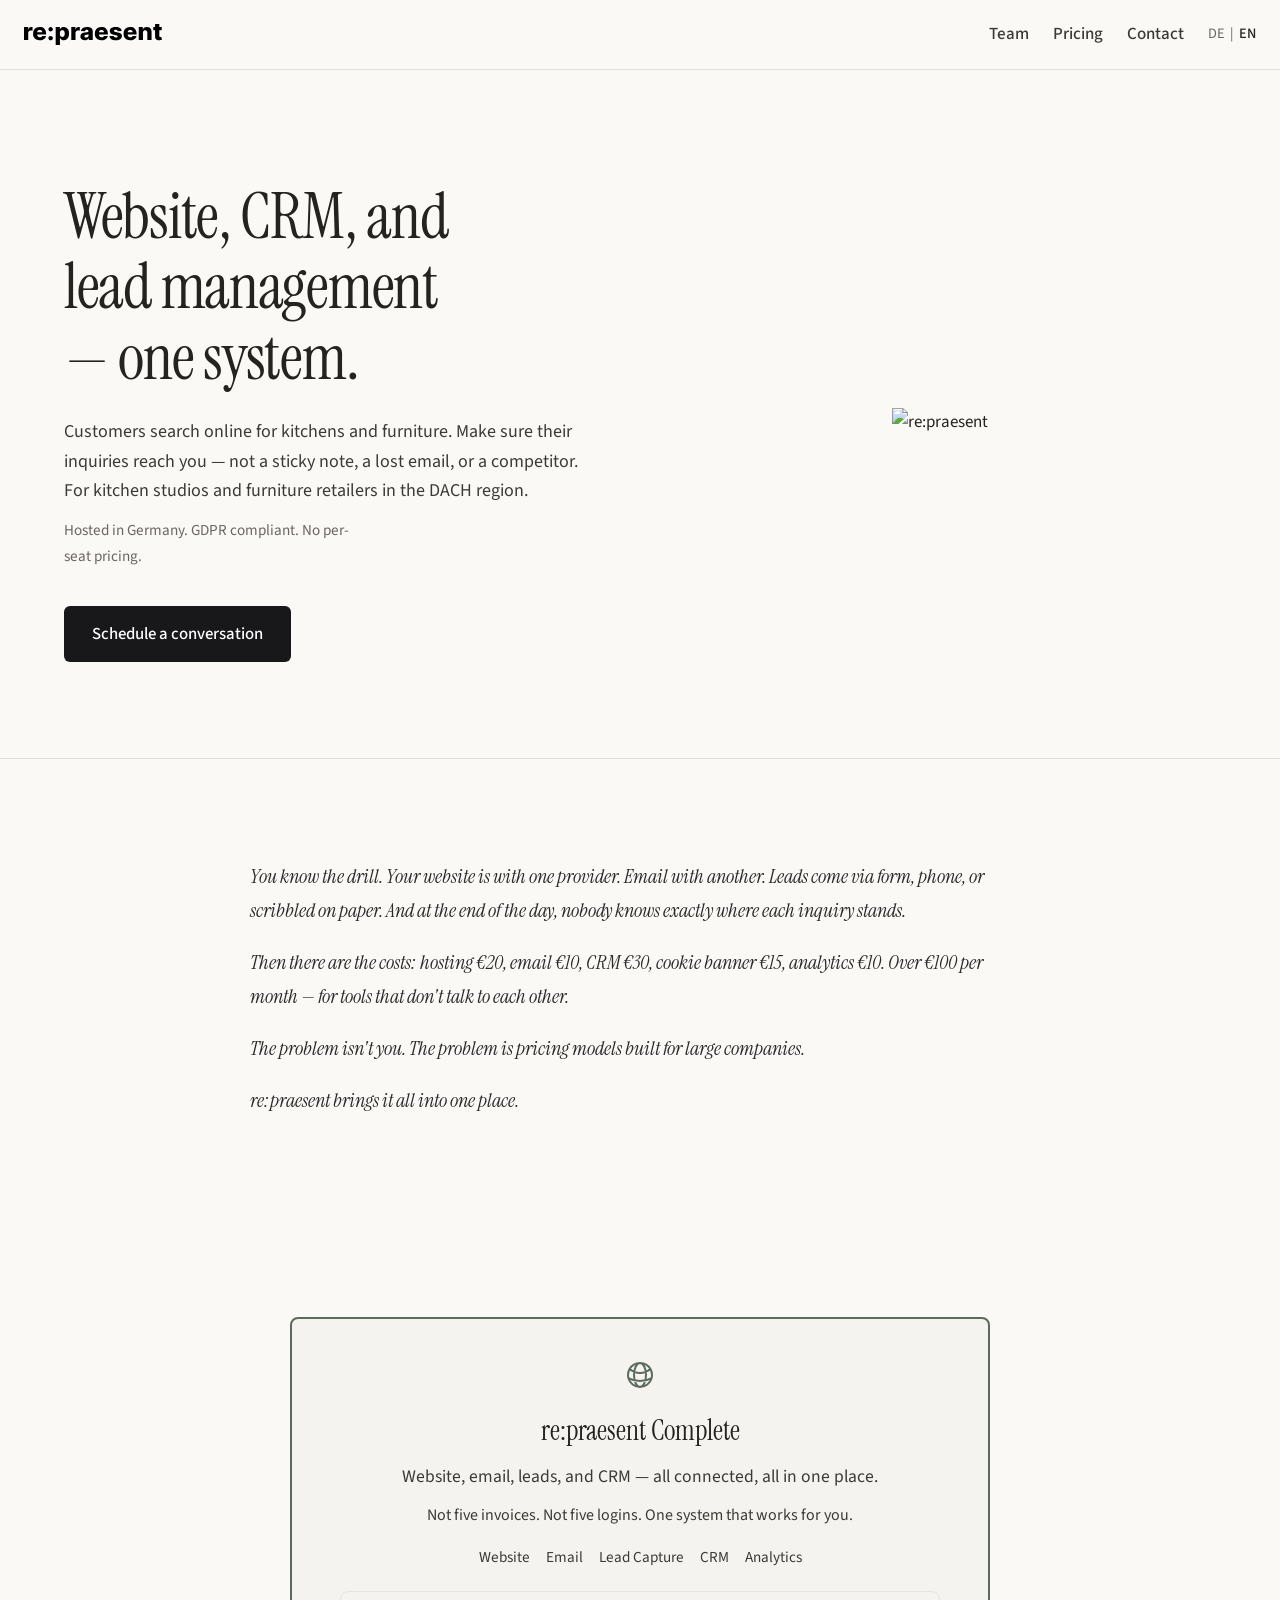
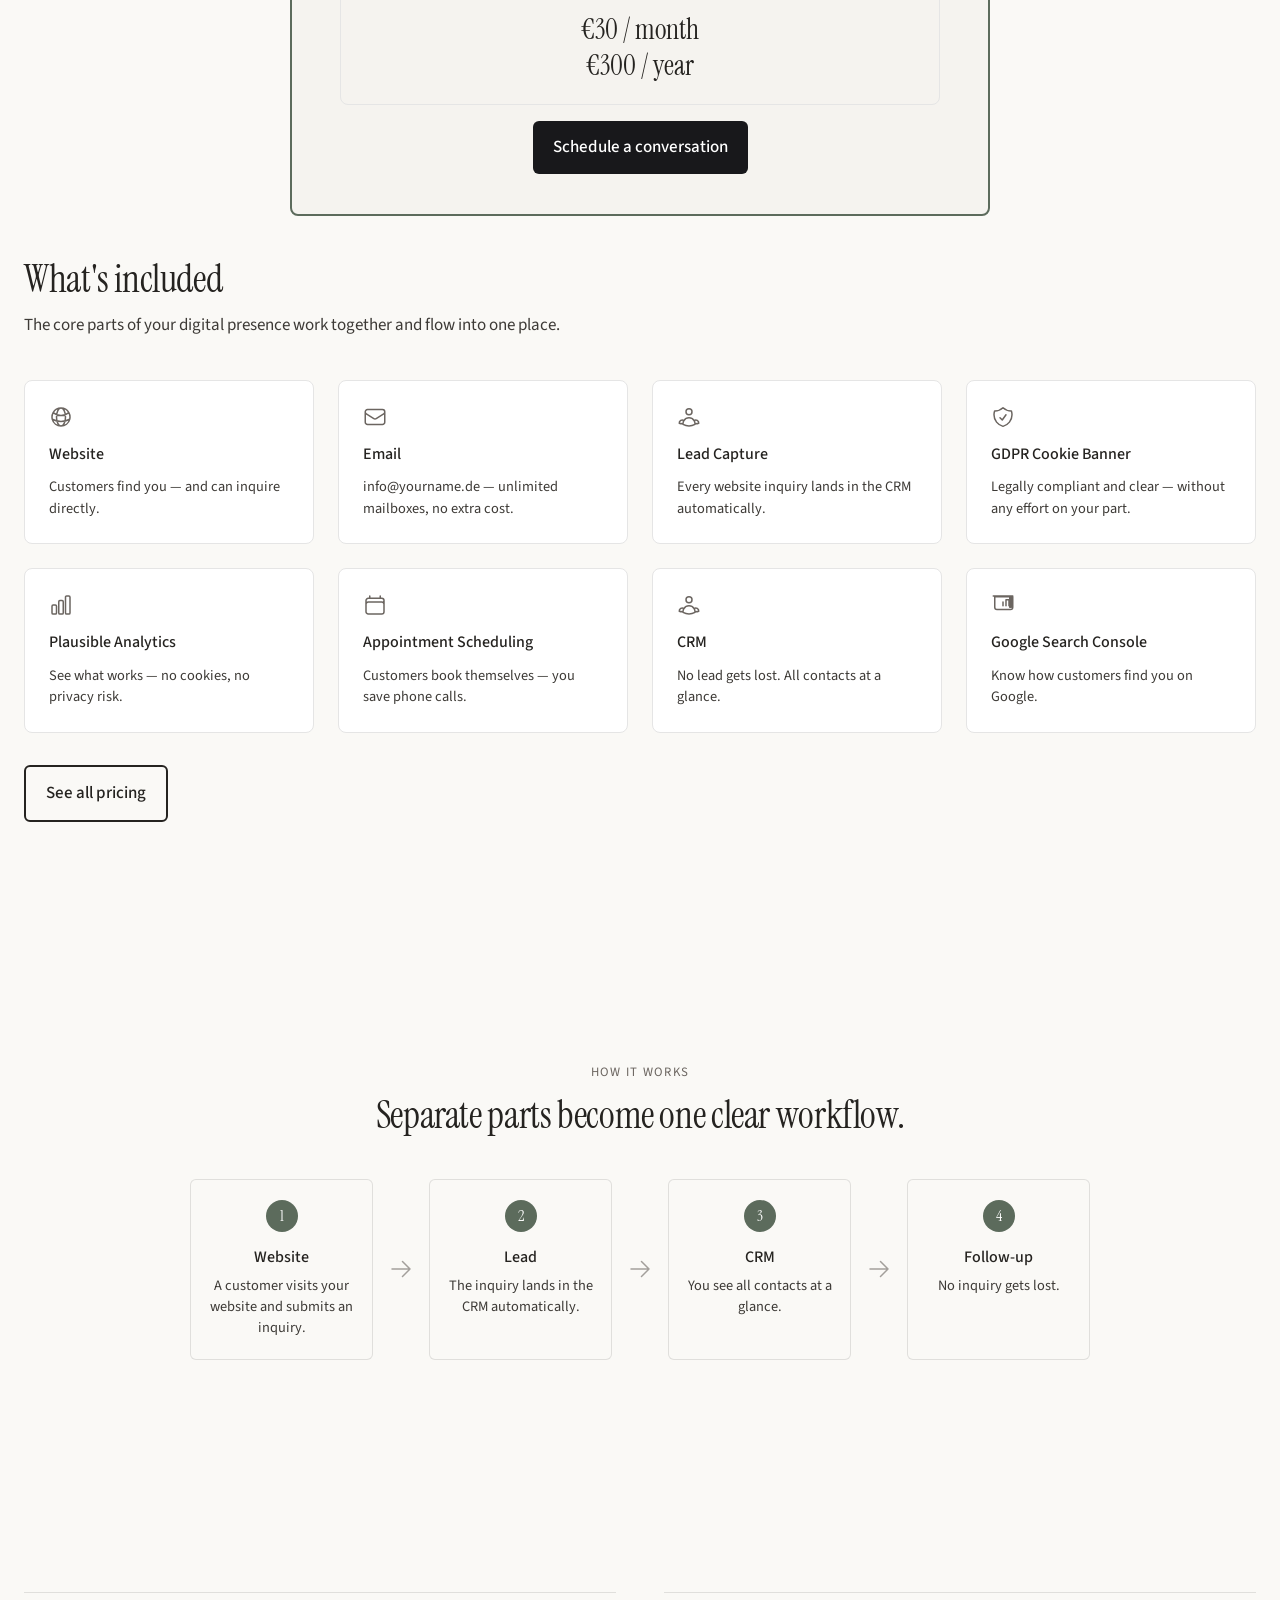
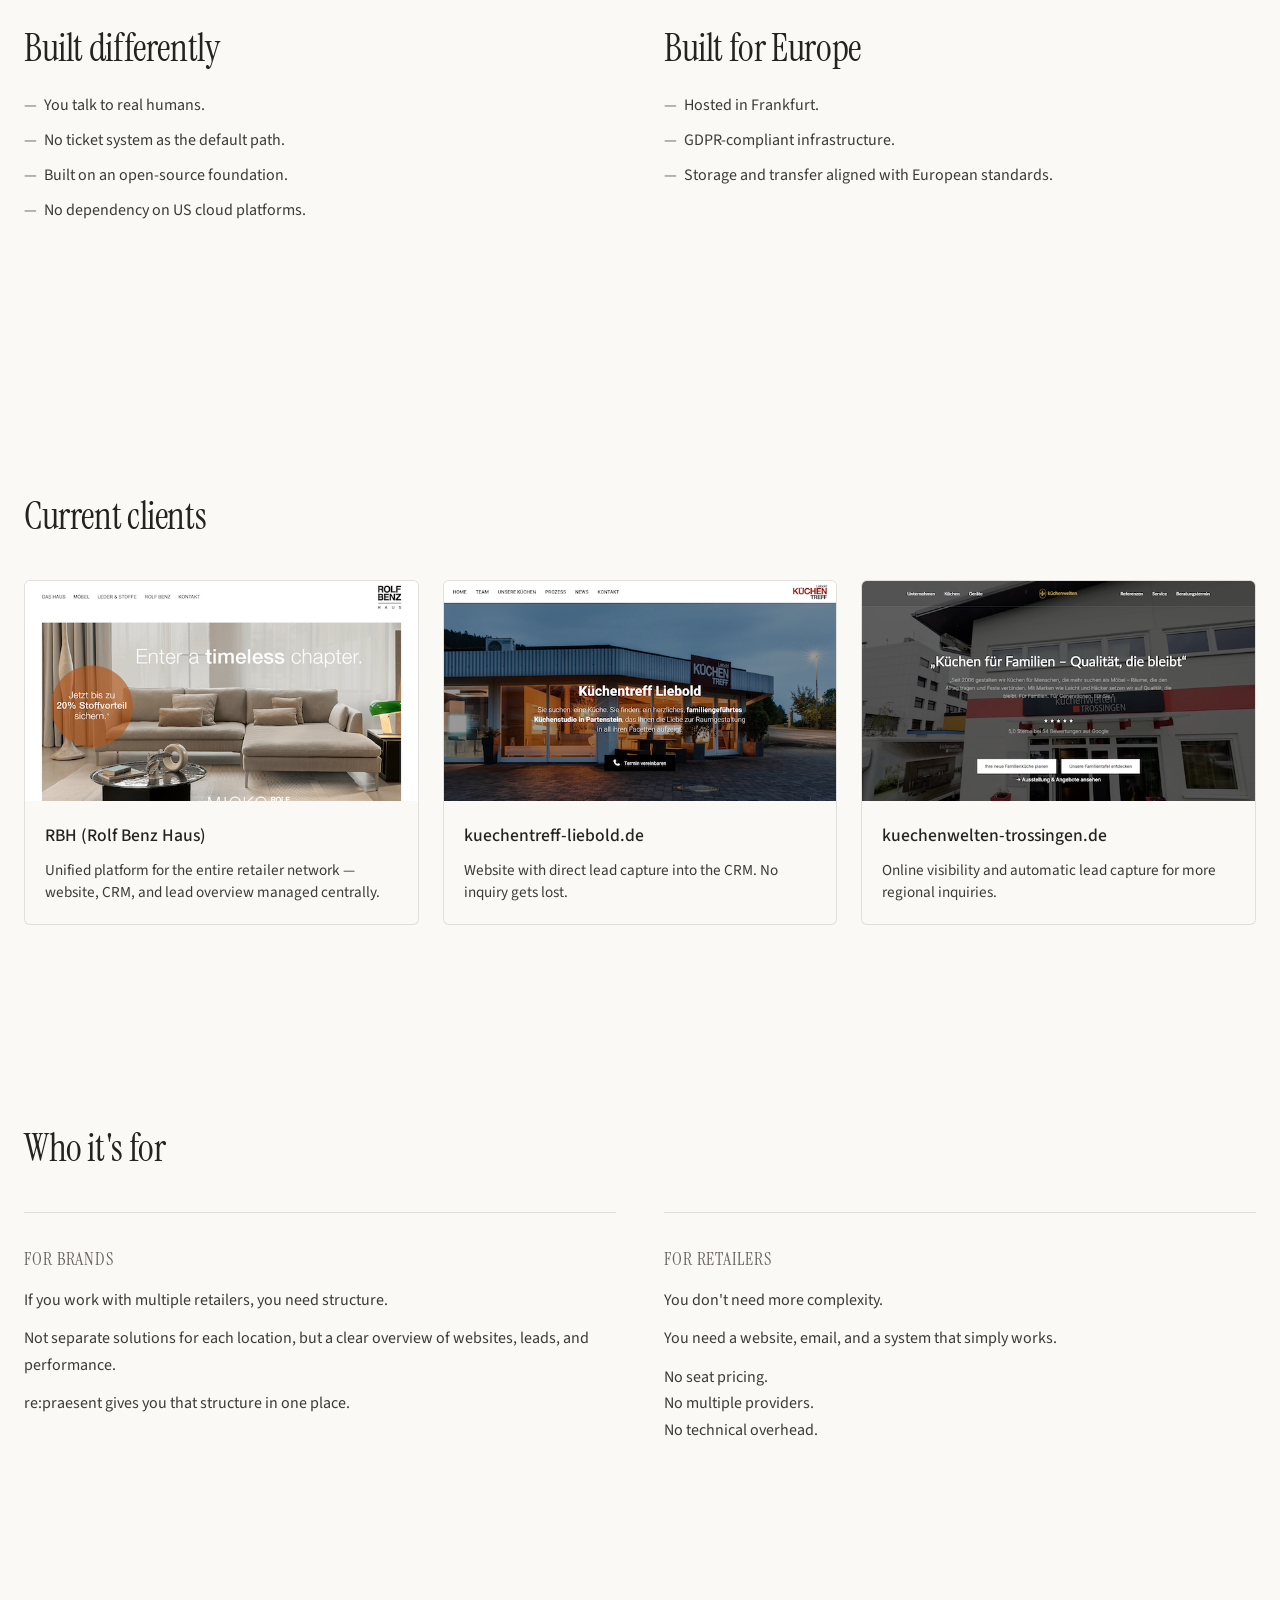
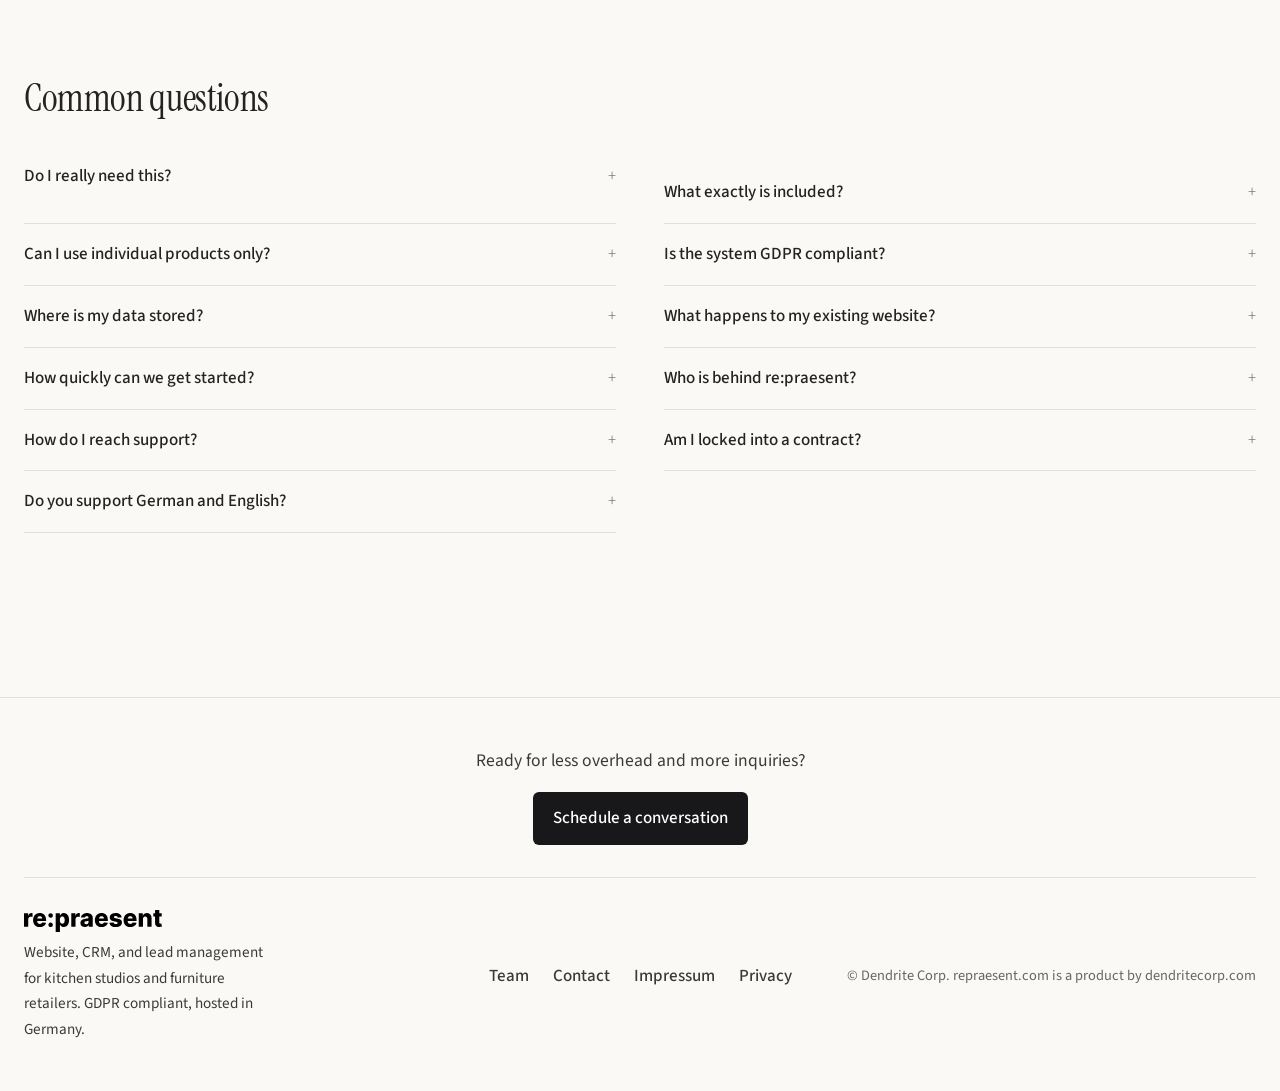
==== commit 6c6f26ed: "bump 0.4.1" ====
--- a/en/index.html
+++ b/en/index.html
@@ -34,6 +34,7 @@
       <nav class="site-nav" id="site-nav" aria-label="Primary navigation">
         <ul class="site-nav-list">
           <li><a class="site-nav-link" href="team.html">Team</a></li>
+          <li><a class="site-nav-link" href="pricing.html">Pricing</a></li>
           <li><a class="site-nav-link" href="contact.html">Contact</a></li>
           <li class="mobile-only"><a class="site-nav-link" href="impressum.html">Impressum</a></li>
           <li class="mobile-only"><a class="site-nav-link" href="privacy.html">Privacy</a></li>
@@ -56,16 +57,17 @@
     <section class="hero fade-up" id="hero">
       <div class="container hero-inner">
         <div class="hero-content">
-          <h1 class="hero-title">More leads. Less overhead. One system.</h1>
-          <p class="hero-text">Customers search online for kitchens, furniture, and appliances. Make sure they land with you — with website, CRM, and lead management in one system. For kitchen studios, furniture retailers, and brands in the DACH region.</p>
-          <p class="hero-trust">Hosted in Germany. GDPR compliant. No seat-based pricing.</p>
-          <a class="btn" href="contact.html">Get a free consultation</a>
+          <h1 class="hero-title">Website, CRM, and lead management — one system.</h1>
+          <p class="hero-text">Customers search online for kitchens and furniture. Make sure their inquiries reach you — not a sticky note, a lost email, or a competitor. For kitchen studios and furniture retailers in the DACH region.</p>
+          <p class="hero-trust">Hosted in Germany. GDPR compliant. No per-seat pricing.</p>
+          <a class="btn" href="contact.html">Schedule a conversation</a>
         </div>
         <div class="hero-visual">
-          <div class="placeholder-img placeholder-img-16x9">
-            <span class="placeholder-img-icon" aria-hidden="true"><svg xmlns="http://www.w3.org/2000/svg" fill="none" viewBox="0 0 24 24" stroke-width="1.5" stroke="currentColor" width="48" height="48"><path stroke-linecap="round" stroke-linejoin="round" d="M9 17.25v1.007a3 3 0 0 1-.879 2.122L7.5 21h9l-.621-.621A3 3 0 0 1 15 18.257V17.25m6-12V15a2.25 2.25 0 0 1-2.25 2.25H5.25A2.25 2.25 0 0 1 3 15V5.25A2.25 2.25 0 0 1 5.25 3h13.5A2.25 2.25 0 0 1 21 5.25Z" /></svg></span>
-            <span class="placeholder-img-label">Dashboard Preview</span>
-          </div>
+          
+          
+          <img src="assets/screenshots/hero.png" alt="re:praesent" decoding="async" />
+          
+          
         </div>
       </div>
     </section>
@@ -74,20 +76,9 @@
       <div class="story-container story-container-narrow">
         <div class="story-body-single story">
           <p>You know the drill. Your website is with one provider. Email with another. Leads come via form, phone, or scribbled on paper. And at the end of the day, nobody knows exactly where each inquiry stands.</p>
-          <p>For a kitchen studio or furniture retailer, that is everyday life. Not because the business is complicated — but because the digital tools don't work together.</p>
+          <p>Then there are the costs: hosting €20, email €10, CRM €30, cookie banner €15, analytics €10. Over €100 per month — for tools that don't talk to each other.</p>
+          <p>The problem isn't you. The problem is pricing models built for large companies.</p>
           <p>re:praesent brings it all into one place.</p>
-        </div>
-      </div>
-    </section>
-
-    <section class="section industry-pricing-section fade-up">
-      <div class="container">
-        <div class="section-header industry-copy">
-          <p>What you're probably paying today.</p>
-          <p>Website hosting: €20. Email: €10. CRM: another €30. Cookie banner: €15. Analytics: €10. And then there's the agency on top.</p>
-          <p>You end up paying €100+ per month — for things that should work together out of the box.</p>
-          <p>The problem isn't kitchen studios or furniture retailers.<br>The problem is pricing models built for large teams.</p>
-          <p>It should be simpler.</p>
         </div>
       </div>
     </section>
@@ -96,7 +87,7 @@
       <div class="container">
         <div class="card-main main-product-card pricing-hero-card fade-up">
           <span class="pricing-hero-icon" aria-hidden="true"><svg xmlns="http://www.w3.org/2000/svg" fill="none" viewBox="0 0 24 24" stroke-width="1.5" stroke="currentColor" width="32" height="32"><path stroke-linecap="round" stroke-linejoin="round" d="M12 21a9.004 9.004 0 0 0 8.716-6.747M12 21a9.004 9.004 0 0 1-8.716-6.747M12 21c2.485 0 4.5-4.03 4.5-9S14.485 3 12 3m0 18c-2.485 0-4.5-4.03-4.5-9S9.515 3 12 3m0 0a8.997 8.997 0 0 1 7.843 4.582M12 3a8.997 8.997 0 0 0-7.843 4.582m15.686 0A11.953 11.953 0 0 1 12 10.5c-2.998 0-5.74-1.1-7.843-2.918m15.686 0A8.959 8.959 0 0 1 21 12c0 .778-.099 1.533-.284 2.253m0 0A17.919 17.919 0 0 1 12 16.5c-3.162 0-6.133-.815-8.716-2.247m0 0A9.015 9.015 0 0 1 3 12c0-1.605.42-3.113 1.157-4.418" /></svg></span>
-          <h3 class="pricing-hero-title">Digital Business Presence</h3>
+          <h3 class="pricing-hero-title">re:praesent Complete</h3>
           <p class="pricing-hero-desc">Website, email, leads, and CRM — all connected, all in one place.</p>
           <p class="pricing-hero-tagline">Not five invoices. Not five logins. One system that works for you.</p>
           <ul class="pricing-hero-features">
@@ -109,7 +100,7 @@
           <div class="price-box">
             <h3 class="price-box-title">€30 / month<br>€300 / year</h3>
           </div>
-          <a class="btn" href="contact.html">Get started</a>
+          <a class="btn" href="contact.html">Schedule a conversation</a>
         </div>
 
         <div class="section-header">
@@ -158,89 +149,8 @@
             <p class="product-card-desc">Know how customers find you on Google.</p>
           </div>
         </div>
-
-        <div class="section-header" style="margin-top: 3rem;">
-          <h2 class="section-title">Individual components &amp; additional services</h2>
-        </div>
-        <div class="product-cards product-cards-merged grid-3col components-group-core">
-          <div class="product-card card fade-up">
-            <span class="product-card-icon" aria-hidden="true"><svg xmlns="http://www.w3.org/2000/svg" fill="none" viewBox="0 0 24 24" stroke-width="1.5" stroke="currentColor" width="24" height="24"><path stroke-linecap="round" stroke-linejoin="round" d="M12 21a9.004 9.004 0 0 0 8.716-6.747M12 21a9.004 9.004 0 0 1-8.716-6.747M12 21c2.485 0 4.5-4.03 4.5-9S14.485 3 12 3m0 18c-2.485 0-4.5-4.03-4.5-9S9.515 3 12 3m0 0a8.997 8.997 0 0 1 7.843 4.582M12 3a8.997 8.997 0 0 0-7.843 4.582m15.686 0A11.953 11.953 0 0 1 12 10.5c-2.998 0-5.74-1.1-7.843-2.918m15.686 0A8.959 8.959 0 0 1 21 12c0 .778-.099 1.533-.284 2.253m0 0A17.919 17.919 0 0 1 12 16.5c-3.162 0-6.133-.815-8.716-2.247m0 0A9.015 9.015 0 0 1 3 12c0-1.605.42-3.113 1.157-4.418" /></svg></span>
-            <h3 class="product-card-name">Managed WordPress Hosting</h3>
-            <p class="product-card-desc">Your website runs fast, secure, and without your involvement.</p>
-            <p class="product-card-price">€20 / month<br>€200 / year</p>
-          </div>
-          <div class="product-card card fade-up">
-            <span class="product-card-icon" aria-hidden="true"><svg xmlns="http://www.w3.org/2000/svg" fill="none" viewBox="0 0 24 24" stroke-width="1.5" stroke="currentColor" width="24" height="24"><path stroke-linecap="round" stroke-linejoin="round" d="M21.75 6.75v10.5a2.25 2.25 0 0 1-2.25 2.25h-15a2.25 2.25 0 0 1-2.25-2.25V6.75m19.5 0A2.25 2.25 0 0 0 19.5 4.5h-15a2.25 2.25 0 0 0-2.25 2.25m19.5 0v.243a2.25 2.25 0 0 1-1.07 1.916l-7.5 4.615a2.25 2.25 0 0 1-2.36 0L3.32 8.91a2.25 2.25 0 0 1-1.07-1.916V6.75" /></svg></span>
-            <h3 class="product-card-name">Email</h3>
-            <p class="product-card-desc">Unlimited mailboxes under your own company name.</p>
-            <p class="product-card-price">€5 / month<br>€50 / year</p>
-          </div>
-          <div class="product-card card fade-up">
-            <span class="product-card-icon" aria-hidden="true"><svg xmlns="http://www.w3.org/2000/svg" fill="none" viewBox="0 0 24 24" stroke-width="1.5" stroke="currentColor" width="24" height="24"><path stroke-linecap="round" stroke-linejoin="round" d="M18 18.72a9.094 9.094 0 0 0 3.741-.479 3 3 0 0 0-4.682-2.72m.94 3.198.001.031c0 .225-.012.447-.037.666A11.944 11.944 0 0 1 12 21c-2.17 0-4.207-.576-5.963-1.584A6.062 6.062 0 0 1 6 18.719m12 0a5.971 5.971 0 0 0-.941-3.197m0 0A5.995 5.995 0 0 0 12 12.75a5.995 5.995 0 0 0-5.058 2.772m0 0a3 3 0 0 0-4.681 2.72 8.986 8.986 0 0 0 3.74.477m.94-3.197a5.971 5.971 0 0 0-.94 3.197M15 6.75a3 3 0 1 1-6 0 3 3 0 0 1 6 0Z" /></svg></span>
-            <h3 class="product-card-name">CRM</h3>
-            <p class="product-card-desc">Track every inquiry — table or kanban view.</p>
-            <p class="product-card-price">€10 / month<br>€100 / year</p>
-          </div>
-          <div class="product-card card fade-up">
-            <span class="product-card-icon" aria-hidden="true"><svg xmlns="http://www.w3.org/2000/svg" fill="none" viewBox="0 0 24 24" stroke-width="1.5" stroke="currentColor" width="24" height="24"><path stroke-linecap="round" stroke-linejoin="round" d="M6.75 3v2.25M17.25 3v2.25M3 18.75V7.5a2.25 2.25 0 0 1 2.25-2.25h13.5A2.25 2.25 0 0 1 21 7.5v11.25m-18 0A2.25 2.25 0 0 0 5.25 21h13.5A2.25 2.25 0 0 0 21 18.75m-18 0v-7.5A2.25 2.25 0 0 1 5.25 9h13.5A2.25 2.25 0 0 1 21 11.25v7.5" /></svg></span>
-            <h3 class="product-card-name">Appointment Scheduling</h3>
-            <p class="product-card-desc">Fewer calls, more booked consultations.</p>
-            <p class="product-card-price">€10 / month<br>€100 / year</p>
-          </div>
-          <div class="product-card card fade-up">
-            <span class="product-card-icon" aria-hidden="true"><svg xmlns="http://www.w3.org/2000/svg" fill="none" viewBox="0 0 24 24" stroke-width="1.5" stroke="currentColor" width="24" height="24"><path stroke-linecap="round" stroke-linejoin="round" d="M9 12.75 11.25 15 15 9.75m-3-7.036A11.959 11.959 0 0 1 3.598 6 11.99 11.99 0 0 0 3 9.749c0 5.592 3.824 10.29 9 11.623 5.176-1.332 9-6.03 9-11.622 0-1.31-.21-2.571-.598-3.751h-.152c-3.196 0-6.1-1.248-8.25-3.285Z" /></svg></span>
-            <h3 class="product-card-name">Cookie Banner</h3>
-            <p class="product-card-desc">Legally covered — set up and maintained for you.</p>
-            <p class="product-card-price">€5 / month<br>€50 / year</p>
-          </div>
-          <div class="product-card card fade-up">
-            <span class="product-card-icon" aria-hidden="true"><svg xmlns="http://www.w3.org/2000/svg" fill="none" viewBox="0 0 24 24" stroke-width="1.5" stroke="currentColor" width="24" height="24"><path stroke-linecap="round" stroke-linejoin="round" d="M3 13.125C3 12.504 3.504 12 4.125 12h2.25c.621 0 1.125.504 1.125 1.125v6.75C7.5 20.496 6.996 21 6.375 21h-2.25A1.125 1.125 0 0 1 3 19.875v-6.75ZM9.75 8.625c0-.621.504-1.125 1.125-1.125h2.25c.621 0 1.125.504 1.125 1.125v11.25c0 .621-.504 1.125-1.125 1.125h-2.25a1.125 1.125 0 0 1-1.125-1.125V8.625ZM16.5 4.125c0-.621.504-1.125 1.125-1.125h2.25C20.496 3 21 3.504 21 4.125v15.75c0 .621-.504 1.125-1.125 1.125h-2.25a1.125 1.125 0 0 1-1.125-1.125V4.125Z" /></svg></span>
-            <h3 class="product-card-name">Analytics (Plausible)</h3>
-            <p class="product-card-desc">Clear numbers, no cookie issues, no Google Analytics needed.</p>
-            <p class="product-card-price">€5 / month<br>€50 / year</p>
-          </div>
-        </div>
-        <hr class="hr">
-        <div class="product-cards product-cards-merged grid-3col components-group-ongoing">
-          <div class="product-card card fade-up">
-            <span class="product-card-icon" aria-hidden="true"><svg xmlns="http://www.w3.org/2000/svg" fill="none" viewBox="0 0 24 24" stroke-width="1.5" stroke="currentColor" width="24" height="24"><path stroke-linecap="round" stroke-linejoin="round" d="M6.827 6.175A2.31 2.31 0 0 1 5.186 7.23c-.38.154-.576.652-.318 1.027zm6.5 0a2.31 2.31 0 0 1 1.641-.055c.38.154.576.652.318 1.027zm-1.5 2.5a2.31 2.31 0 0 1 1.641-.055c.38.154.576.652.318 1.027zm-6.5 0a2.31 2.31 0 0 1 1.641-.055c.38.154.576.652.318 1.027zm-1.5 2.5a2.31 2.31 0 0 1 1.641-.055c.38.154.576.652.318 1.027zm6.5 0a2.31 2.31 0 0 1 1.641-.055c.38.154.576.652.318 1.027zm-1.5 2.5a2.31 2.31 0 0 1 1.641-.055c.38.154.576.652.318 1.027zm6.5 0a2.31 2.31 0 0 1 1.641-.055c.38.154.576.652.318 1.027z" /><path stroke-linecap="round" stroke-linejoin="round" d="M2.25 12.76c0 1.6 1.123 2.994 2.707 3.227 1.068.157 2.148.279 3.238.364.466.037.893.281 1.153.671L12 21l2.652-3.978c.26-.39.687-.634 1.153-.67 1.09-.086 2.17-.208 3.238-.365 1.584-.233 2.707-1.626 2.707-3.228V6.741c0-1.602-1.123-2.995-2.707-3.228A48.394 48.394 0 0 0 12 3c-2.392 0-4.744.175-7.043.513C3.373 3.746 2.25 5.14 2.25 6.741v6.018z" /></svg></span>
-            <h3 class="product-card-name">Social Media Management</h3>
-            <p class="product-card-desc">Stay visible consistently — without having to post yourself.</p>
-            <p class="product-card-price">€15 / month<br>€150 / year</p>
-          </div>
-          <div class="product-card card fade-up">
-            <span class="product-card-icon" aria-hidden="true"><svg xmlns="http://www.w3.org/2000/svg" fill="none" viewBox="0 0 24 24" stroke-width="1.5" stroke="currentColor" width="24" height="24"><path stroke-linecap="round" stroke-linejoin="round" d="M16.862 4.487l1.687-1.688a1.875 1.875 0 1 1 2.652 2.652L10.582 16.07a4.5 4.5 0 0 1-1.897 1.13L6 18l.8-2.685a4.5 4.5 0 0 1 1.13-1.897l8.932-8.931zm0 0L19.5 7.125" /></svg></span>
-            <h3 class="product-card-name">Website Content Updates</h3>
-            <p class="product-card-desc">New kitchens, new promotions? We update your site.</p>
-            <p class="product-card-price">€10 / month<br>€100 / year</p>
-          </div>
-          <div class="product-card card fade-up">
-            <span class="product-card-icon" aria-hidden="true"><svg xmlns="http://www.w3.org/2000/svg" fill="none" viewBox="0 0 24 24" stroke-width="1.5" stroke="currentColor" width="24" height="24"><path stroke-linecap="round" stroke-linejoin="round" d="M10.34 15.84c-.688-.06-1.386-.09-2.09-.09H7.5a4.5 4.5 0 1 1 0-9h.75c.704 0 1.402-.03 2.09-.09m0 9.18c.253.962.584 1.892.985 2.783.247.55.06 1.21-.463 1.511l-.657.38a2.25 2.25 0 0 1-2.712 0l-.657-.38c-.523-.301-.71-.96-.463-1.51a12.96 12.96 0 0 1 .985-2.783m0 0c-.688-.06-1.386-.09-2.09-.09H7.5a4.5 4.5 0 1 1 0-9h.75c.704 0 1.402-.03 2.09-.09m0 9.18a23.848 23.848 0 0 1-7.284 0m0 0a23.682 23.682 0 0 1-8.686 0H9.5a2.25 2.25 0 0 1 2.25-2.25h.75a2.25 2.25 0 0 1 2.25 2.25h1.5a2.25 2.25 0 0 1 2.25 2.25h.75a2.25 2.25 0 0 1 2.25-2.25H21" /></svg></span>
-            <h3 class="product-card-name">Advertising Management</h3>
-            <p class="product-card-desc">Targeted ads that bring inquiries — not just clicks.</p>
-            <p class="product-card-price">€250 / month per platform</p>
-          </div>
-        </div>
-        <hr class="hr">
-        <div class="product-cards product-cards-merged grid-3col components-group-onetime">
-          <div class="product-card card fade-up">
-            <span class="product-card-icon" aria-hidden="true"><svg xmlns="http://www.w3.org/2000/svg" fill="none" viewBox="0 0 24 24" stroke-width="1.5" stroke="currentColor" width="24" height="24"><path stroke-linecap="round" stroke-linejoin="round" d="M7.5 21 3 16.5m0 0L7.5 12M3 16.5h13.5m0-13.5L21 7.5m0 0L16.5 12M21 7.5H7.5" /></svg></span>
-            <h3 class="product-card-name">Free WordPress Website Transfer</h3>
-            <p class="product-card-desc">Already have a WordPress site? We migrate it for you — free of charge.</p>
-            <p class="product-card-price">€0 one-time</p>
-          </div>
-          <div class="product-card card fade-up">
-            <span class="product-card-icon" aria-hidden="true"><svg xmlns="http://www.w3.org/2000/svg" fill="none" viewBox="0 0 24 24" stroke-width="1.5" stroke="currentColor" width="24" height="24"><path stroke-linecap="round" stroke-linejoin="round" d="M16.023 9.348h4.992v-.001M2.985 19.644v-4.992m0 0h4.992m-4.993 0 3.181 3.183a8.25 8.25 0 0 0 13.803-3.7M4.031 9.865a8.25 8.25 0 0 1 13.803-3.7l3.181 3.182m0-4.991v4.99" /></svg></span>
-            <h3 class="product-card-name">Website Conversion</h3>
-            <p class="product-card-desc">Your old website becomes a modern WordPress site — the template is fully yours.</p>
-            <p class="product-card-price">€1000 one-time<br>You fully own the template</p>
-          </div>
-          <div class="product-card card fade-up">
-            <span class="product-card-icon" aria-hidden="true"><svg xmlns="http://www.w3.org/2000/svg" fill="none" viewBox="0 0 24 24" stroke-width="1.5" stroke="currentColor" width="24" height="24"><path stroke-linecap="round" stroke-linejoin="round" d="M8.625 12a.375.375 0 1 1-.75 0 .375.375 0 0 1 .75 0Zm0 0H8.25m4.125 0h.375m-.375 0a.375.375 0 1 1-.75 0 .375.375 0 0 1 .75 0Zm0 0H12m4.125 0h.375m-.375 0a.375.375 0 1 1-.75 0 .375.375 0 0 1 .75 0Zm0 0h-.375M21 12c0 4.556-4.03 8.25-9 8.25a9.764 9.764 0 0 1-2.555-.337A5.972 5.972 0 0 1 5.41 20.97a5.969 5.969 0 0 1-.474-.065 4.48 4.48 0 0 0 .978-2.025c.09-.457-.133-.901-.467-1.226C3.93 16.178 3 14.189 3 12c0-4.556 4.03-8.25 9-8.25s9 3.694 9 8.25Z" /></svg></span>
-            <h3 class="product-card-name">Website Consulting</h3>
-            <p class="product-card-desc">Personal advice on what your website actually needs.</p>
-            <p class="product-card-price">€125 / hour</p>
-          </div>
+        <div class="section-header" style="margin-top: 2rem;">
+          <a class="btn btn-secondary" href="pricing.html">See all pricing</a>
         </div>
       </div>
     </section>
@@ -303,32 +213,39 @@
       </div>
     </section>
 
-    <section class="section objections-section fade-up">
+    <section class="section clients-section fade-up">
       <div class="container">
         <div class="section-header">
-          <h2 class="section-title">What you might be wondering</h2>
-        </div>
-        <div class="objection-cards">
-          <div class="objection-card fade-up">
-            <p class="objection-card-question">Do I really need this?</p>
-            <p class="objection-card-answer">If inquiries come in via email, phone, and forms and nobody has the full picture — yes. re:praesent makes sure no lead gets lost.</p>
-          </div>
-          <div class="objection-card fade-up">
-            <p class="objection-card-question">Can I trust the team?</p>
-            <p class="objection-card-answer">For over 5 years, we've worked with kitchen studios and furniture retailers in the DACH region. Personal contact, no ticket system.</p>
-          </div>
-          <div class="objection-card fade-up">
-            <p class="objection-card-question">Is it GDPR compliant?</p>
-            <p class="objection-card-answer">Hosted in Frankfurt. No US cloud. Encrypted transfer. Yes.</p>
-          </div>
-          <div class="objection-card fade-up">
-            <p class="objection-card-question">Will switching break something?</p>
-            <p class="objection-card-answer">We handle the migration completely. Your existing website stays live until everything is ready.</p>
-          </div>
-          <div class="objection-card fade-up">
-            <p class="objection-card-question">Will I get support?</p>
-            <p class="objection-card-answer">You talk to us directly. Via email, phone, or video. No queue.</p>
-          </div>
+          <h2 class="section-title">Current clients</h2>
+        </div>
+        <div class="client-cards">
+          <a class="client-card fade-up" href="https://rolfbenz-haus-berlin.de" target="_blank" rel="noopener">
+            <div class="client-card-image">
+              <img src="../assets/screenshots/rolfbenz-haus-berlin.de.png" alt="RBH (Rolf Benz Haus)" />
+            </div>
+            <div class="client-card-body">
+              <h3>RBH (Rolf Benz Haus)</h3>
+              <p>Unified platform for the entire retailer network — website, CRM, and lead overview managed centrally.</p>
+            </div>
+          </a>
+          <a class="client-card fade-up" href="https://kuechentreff-liebold.de" target="_blank" rel="noopener">
+            <div class="client-card-image">
+              <img src="../assets/screenshots/kuechentreff-liebold.de.png" alt="kuechentreff-liebold.de" />
+            </div>
+            <div class="client-card-body">
+              <h3>kuechentreff-liebold.de</h3>
+              <p>Website with direct lead capture into the CRM. No inquiry gets lost.</p>
+            </div>
+          </a>
+          <a class="client-card fade-up" href="https://kuechenwelten-trossingen.de" target="_blank" rel="noopener">
+            <div class="client-card-image">
+              <img src="../assets/screenshots/kuechenwelten-trossingen.de.png" alt="kuechenwelten-trossingen.de" />
+            </div>
+            <div class="client-card-body">
+              <h3>kuechenwelten-trossingen.de</h3>
+              <p>Online visibility and automatic lead capture for more regional inquiries.</p>
+            </div>
+          </a>
         </div>
       </div>
     </section>
@@ -344,110 +261,13 @@
             <p class="audience-intro">If you work with multiple retailers, you need structure.</p>
             <p>Not separate solutions for each location, but a clear overview of websites, leads, and performance.</p>
             <p>re:praesent gives you that structure in one place.</p>
-            <div class="placeholder-img placeholder-img-4x3">
-              <span class="placeholder-img-icon" aria-hidden="true"><svg xmlns="http://www.w3.org/2000/svg" fill="none" viewBox="0 0 24 24" stroke-width="1.5" stroke="currentColor" width="36" height="36"><path stroke-linecap="round" stroke-linejoin="round" d="M3.75 6A2.25 2.25 0 0 1 6 3.75h2.25A2.25 2.25 0 0 1 10.5 6v2.25a2.25 2.25 0 0 1-2.25 2.25H6a2.25 2.25 0 0 1-2.25-2.25V6ZM3.75 15.75A2.25 2.25 0 0 1 6 13.5h2.25a2.25 2.25 0 0 1 2.25 2.25V18a2.25 2.25 0 0 1-2.25 2.25H6A2.25 2.25 0 0 1 3.75 18v-2.25ZM13.5 6a2.25 2.25 0 0 1 2.25-2.25H18A2.25 2.25 0 0 1 20.25 6v2.25A2.25 2.25 0 0 1 18 10.5h-2.25a2.25 2.25 0 0 1-2.25-2.25V6ZM13.5 15.75a2.25 2.25 0 0 1 2.25-2.25H18a2.25 2.25 0 0 1 2.25 2.25V18A2.25 2.25 0 0 1 18 20.25h-2.25a2.25 2.25 0 0 1-2.25-2.25v-2.25Z" /></svg></span>
-              <span class="placeholder-img-label">Retailer Network Dashboard</span>
-            </div>
           </div>
           <div class="audience-block-retailers">
             <h3>For Retailers</h3>
             <p class="audience-intro">You don't need more complexity.</p>
             <p>You need a website, email, and a system that simply works.</p>
             <p>No seat pricing.<br>No multiple providers.<br>No technical overhead.</p>
-            <div class="placeholder-img placeholder-img-4x3">
-              <span class="placeholder-img-icon" aria-hidden="true"><svg xmlns="http://www.w3.org/2000/svg" fill="none" viewBox="0 0 24 24" stroke-width="1.5" stroke="currentColor" width="36" height="36"><path stroke-linecap="round" stroke-linejoin="round" d="M13.5 21v-7.5a.75.75 0 0 1 .75-.75h3a.75.75 0 0 1 .75.75V21m-4.5 0H2.36m11.14 0H18m0 0h3.64m-1.39 0V9.349M3.75 21V9.349m0 0a3.001 3.001 0 0 0 3.75-.615A2.993 2.993 0 0 0 9.75 9.75c.896 0 1.7-.393 2.25-1.016a2.993 2.993 0 0 0 2.25 1.016c.896 0 1.7-.393 2.25-1.015a3.001 3.001 0 0 0 3.75.614m-16.5 0a3.004 3.004 0 0 1-.621-4.72l1.189-1.19A1.5 1.5 0 0 1 5.378 3h13.243a1.5 1.5 0 0 1 1.06.44l1.19 1.189a3 3 0 0 1-.621 4.72M6.75 18h3.75a.75.75 0 0 0 .75-.75V13.5a.75.75 0 0 0-.75-.75H6.75a.75.75 0 0 0-.75.75v3.75c0 .414.336.75.75.75Z" /></svg></span>
-              <span class="placeholder-img-label">Showroom with Digital System</span>
-            </div>
-          </div>
-        </div>
-      </div>
-    </section>
-
-    <section class="section why-section fade-up">
-      <div class="container">
-        <div class="section-header">
-          <h2 class="section-title">Why this works</h2>
-          <p class="section-description">The difference shows in daily operations.</p>
-        </div>
-        <div class="why-comparison">
-          <div class="why-comparison-column">
-            <h4>Before</h4>
-            <ul class="why-comparison-list">
-              <li><span class="why-bullet-icon" aria-hidden="true"><svg xmlns="http://www.w3.org/2000/svg" fill="none" viewBox="0 0 24 24" stroke-width="1.5" stroke="currentColor" width="18" height="18"><path stroke-linecap="round" stroke-linejoin="round" d="M18 18.72a9.094 9.094 0 0 0 3.741-.479 3 3 0 0 0-4.682-2.72m.94 3.198.001.031c0 .225-.012.447-.037.666A11.944 11.944 0 0 1 12 21c-2.17 0-4.207-.576-5.963-1.584A6.062 6.062 0 0 1 6 18.719m12 0a5.971 5.971 0 0 0-.941-3.197m0 0A5.995 5.995 0 0 0 12 12.75a5.995 5.995 0 0 0-5.058 2.772m0 0a3 3 0 0 0-4.681 2.72 8.986 8.986 0 0 0 3.74.477m.94-3.197a5.971 5.971 0 0 0-.94 3.197M15 6.75a3 3 0 1 1-6 0 3 3 0 0 1 6 0Z" /></svg></span>Multiple systems</li>
-              <li><span class="why-bullet-icon" aria-hidden="true"><svg xmlns="http://www.w3.org/2000/svg" fill="none" viewBox="0 0 24 24" stroke-width="1.5" stroke="currentColor" width="18" height="18"><path stroke-linecap="round" stroke-linejoin="round" d="M3.75 6A2.25 2.25 0 0 1 6 3.75h2.25A2.25 2.25 0 0 1 10.5 6v2.25a2.25 2.25 0 0 1-2.25 2.25H6a2.25 2.25 0 0 1-2.25-2.25V6Z" /></svg></span>Separate data</li>
-              <li><span class="why-bullet-icon" aria-hidden="true"><svg xmlns="http://www.w3.org/2000/svg" fill="none" viewBox="0 0 24 24" stroke-width="1.5" stroke="currentColor" width="18" height="18"><path stroke-linecap="round" stroke-linejoin="round" d="M15.75 6a3.75 3.75 0 1 1-7.5 0 3.75 3.75 0 0 1 7.5 0ZM4.501 20.118a7.5 7.5 0 0 1 14.998-0A4.5 4.5 0 0 0 16.5 14h-9a4.5 4.5 0 0 0-2.999 6.118Z" /></svg></span>More effort</li>
-              <li><span class="why-bullet-icon" aria-hidden="true"><svg xmlns="http://www.w3.org/2000/svg" fill="none" viewBox="0 0 24 24" stroke-width="1.5" stroke="currentColor" width="18" height="18"><path stroke-linecap="round" stroke-linejoin="round" d="M12 6v6m0 0v6m0-6h6m-6 0H6" /></svg></span>Higher total cost</li>
-            </ul>
-          </div>
-          <div class="why-comparison-column with-repraesent">
-            <h4>With re:praesent</h4>
-            <ul class="why-comparison-list">
-              <li><span class="why-bullet-icon" aria-hidden="true"><svg xmlns="http://www.w3.org/2000/svg" fill="none" viewBox="0 0 24 24" stroke-width="1.5" stroke="currentColor" width="18" height="18"><path stroke-linecap="round" stroke-linejoin="round" d="M3.75 12h16.5m-16.5 3.75h16.5M3.75 19.5h16.5M5.625 4.5h12.75a1.875 1.875 0 0 1 0 3.75H5.625a1.875 1.875 0 0 1 0-3.75Z" /></svg></span>One system</li>
-              <li><span class="why-bullet-icon" aria-hidden="true"><svg xmlns="http://www.w3.org/2000/svg" fill="none" viewBox="0 0 24 24" stroke-width="1.5" stroke="currentColor" width="18" height="18"><path stroke-linecap="round" stroke-linejoin="round" d="M9 12.75 11.25 15 15 9.75M21 12a9 9 0 1 1-18 0 9 9 0 0 1 18 0Z" /></svg></span>Clear structure</li>
-              <li><span class="why-bullet-icon" aria-hidden="true"><svg xmlns="http://www.w3.org/2000/svg" fill="none" viewBox="0 0 24 24" stroke-width="1.5" stroke="currentColor" width="18" height="18"><path stroke-linecap="round" stroke-linejoin="round" d="M12 6v12m-3-2.818.879.659c1.171.879 3.07.879 4.242 0 1.172-.879 1.172-2.303 0-3.182C13.536 12.219 12.768 12 12 12c-.725 0-1.45-.22-2.003-.659-1.106-.879-2.954-.879-4.016 0-.24.173-.44.381-.586.55M9 12h.008v.008H9V12Z" /></svg></span>Less effort</li>
-              <li><span class="why-bullet-icon" aria-hidden="true"><svg xmlns="http://www.w3.org/2000/svg" fill="none" viewBox="0 0 24 24" stroke-width="1.5" stroke="currentColor" width="18" height="18"><path stroke-linecap="round" stroke-linejoin="round" d="M3.75 13.5l10.5-11.25L12 10.5h8.25L9.75 21.75 12 13.5H3.75z" /></svg></span>Lower total cost</li>
-            </ul>
-          </div>
-        </div>
-      </div>
-    </section>
-
-    <section class="section fade-up">
-      <div class="container">
-        <div class="stats-bar">
-          <div class="stat-item">
-            <p class="stat-number">5+</p>
-            <p class="stat-label">Years of Experience</p>
-          </div>
-          <div class="stat-item">
-            <p class="stat-number">DACH</p>
-            <p class="stat-label">Retailers Served</p>
-          </div>
-          <div class="stat-item">
-            <p class="stat-number">Frankfurt</p>
-            <p class="stat-label">Hosting Location</p>
-          </div>
-          <div class="stat-item">
-            <p class="stat-number">100 %</p>
-            <p class="stat-label">GDPR Compliant</p>
-          </div>
-        </div>
-      </div>
-    </section>
-
-    <section class="section clients-section fade-up">
-      <div class="container">
-        <div class="section-header">
-          <h2 class="section-title">Current clients</h2>
-        </div>
-        <div class="client-cards">
-          <a class="client-card fade-up" href="https://rolfbenz-haus-berlin.de" target="_blank" rel="noopener">
-            <div class="client-card-image">
-              <img src="../assets/screenshots/rolfbenz-haus-berlin.de.png" alt="RBH (Rolf Benz Haus)" />
-            </div>
-            <div class="client-card-body">
-              <h3>RBH (Rolf Benz Haus)</h3>
-              <p>Unified digital presence across the entire retailer network.</p>
-            </div>
-          </a>
-          <a class="client-card fade-up" href="https://kuechentreff-liebold.de" target="_blank" rel="noopener">
-            <div class="client-card-image">
-              <img src="../assets/screenshots/kuechentreff-liebold.de.png" alt="kuechentreff-liebold.de" />
-            </div>
-            <div class="client-card-body">
-              <h3>kuechentreff-liebold.de</h3>
-              <p>Modern website with integrated lead management.</p>
-            </div>
-          </a>
-          <a class="client-card fade-up" href="https://kuechenwelten-trossingen.de" target="_blank" rel="noopener">
-            <div class="client-card-image">
-              <img src="../assets/screenshots/kuechenwelten-trossingen.de.png" alt="kuechenwelten-trossingen.de" />
-            </div>
-            <div class="client-card-body">
-              <h3>kuechenwelten-trossingen.de</h3>
-              <p>More online inquiries through better visibility and lead capture.</p>
-            </div>
-          </a>
+          </div>
         </div>
       </div>
     </section>
@@ -459,44 +279,48 @@
         </div>
         <div class="faq-items">
           <details>
-            <summary>What is a digital presence for retailers?</summary>
-            <p>A digital presence includes website, email, lead capture, CRM, and analytics — all connected. For furniture and kitchen retailers, that means one system instead of many tools.</p>
-          </details>
-          <details>
-            <summary>Do I need multiple tools for website and CRM?</summary>
-            <p>No. re:praesent connects website, leads, and CRM in one system. No integrations, no data silos.</p>
+            <summary>Do I really need this?</summary>
+            <p>If inquiries come in via email, phone, and forms and nobody has the full picture — yes. re:praesent makes sure no lead gets lost and you see everything in one place.</p>
+          </details>
+          <details>
+            <summary>What exactly is included?</summary>
+            <p>Website, email, lead capture, CRM, appointment scheduling, analytics, and cookie banner — all connected. For furniture and kitchen retailers, that means one system instead of many tools.</p>
+          </details>
+          <details>
+            <summary>Can I use individual products only?</summary>
+            <p>Yes. The bundle offers the best value, but each component — website, email, CRM, analytics — is available separately.</p>
           </details>
           <details>
             <summary>Is the system GDPR compliant?</summary>
-            <p>Yes. Hosting in Frankfurt, Germany. Encrypted transit and storage. No US cloud dependency.</p>
+            <p>Yes. Hosted in Frankfurt, Germany. Encrypted transit and storage. No dependency on US cloud platforms.</p>
           </details>
           <details>
             <summary>Where is my data stored?</summary>
             <p>In Frankfurt, Germany or other EU regions. Encrypted transit and storage.</p>
           </details>
           <details>
-            <summary>Can I use individual products only?</summary>
-            <p>Yes. The bundle offers the best value, but each component — website, email, CRM, analytics — is available separately.</p>
+            <summary>What happens to my existing website?</summary>
+            <p>We handle the migration completely. If you already have a WordPress site, we migrate it for free. Other websites can be converted into a modern WordPress template. Your existing site stays online until everything is ready.</p>
           </details>
           <details>
             <summary>How quickly can we get started?</summary>
             <p>Most setups are complete within two weeks.</p>
           </details>
           <details>
+            <summary>Who is behind re:praesent?</summary>
+            <p>For over 5 years, we've worked with kitchen studios and furniture retailers in the DACH region. Personal contact, no ticket system. You talk to us directly.</p>
+          </details>
+          <details>
+            <summary>How do I reach support?</summary>
+            <p>Directly. Via email, phone, or video call. No ticket system, no queue. You talk to real people who know your setup.</p>
+          </details>
+          <details>
+            <summary>Am I locked into a contract?</summary>
+            <p>No. You can pay monthly or annually. There are no long-term commitments.</p>
+          </details>
+          <details>
             <summary>Do you support German and English?</summary>
             <p>Yes. We work with DACH businesses in both languages.</p>
-          </details>
-          <details>
-            <summary>What happens to my existing website?</summary>
-            <p>If you already have a WordPress site, we migrate it for free. Other websites can be converted into a modern WordPress template. Your existing site stays online until everything is ready.</p>
-          </details>
-          <details>
-            <summary>How do I reach support?</summary>
-            <p>Directly. Via email, phone, or video call. No ticket system, no queue. You talk to real people who know your setup.</p>
-          </details>
-          <details>
-            <summary>Am I locked into a contract?</summary>
-            <p>No. You can pay monthly or annually. There are no long-term commitments.</p>
           </details>
         </div>
       </div>
@@ -507,11 +331,11 @@
     <div class="container footer-inner">
       <div class="footer-cta">
         <p class="footer-cta-text">Ready for less overhead and more inquiries?</p>
-        <a class="btn" href="contact.html">Get a free consultation</a>
+        <a class="btn" href="contact.html">Schedule a conversation</a>
       </div>
       <div class="footer-brand">
         <img class="brand-logo" src="../assets/logo/re_praesent-mark-brand-hor.svg" alt="re:praesent" decoding="async" />
-        <p class="footer-text">Digital presence for kitchen studios and furniture retailers. Website, CRM, lead management — GDPR compliant, hosted in Germany.</p>
+        <p class="footer-text">Website, CRM, and lead management for kitchen studios and furniture retailers. GDPR compliant, hosted in Germany.</p>
       </div>
       <div class="footer-links">
         <a href="team.html">Team</a>
--- a/css/styles.css
+++ b/css/styles.css
@@ -1,4 +1,4 @@
-/* repraesent.com v0.4.0 — Design tokens & base
+/* repraesent.com v0.4.1 — Design tokens & base
  *
  * TYPOGRAPHY SCALE
  * H1 (hero):    clamp(3rem, 6vw, 4.5rem), lh 1.1, serif
@@ -368,6 +368,11 @@
   max-width: 38ch;
 }
 
+.hero .btn {
+  padding: 14px 28px;
+  font-size: 1.05rem;
+}
+
 .btn,
 a.btn,
 button.btn {
@@ -404,6 +409,19 @@
   outline-offset: 2px;
 }
 
+.btn-secondary,
+a.btn-secondary {
+  background: transparent;
+  color: var(--text-primary);
+  border: 2px solid var(--text-primary);
+}
+
+.btn-secondary:hover,
+a.btn-secondary:hover {
+  background: var(--text-primary);
+  color: white;
+}
+
 /* Sections */
 section {
   padding-top: 100px;
@@ -1888,60 +1906,6 @@
   justify-content: center;
 }
 
-/* Placeholder image containers */
-.placeholder-img {
-  background: var(--bg-secondary);
-  border: 2px dashed var(--border-strong);
-  border-radius: 8px;
-  display: flex;
-  flex-direction: column;
-  align-items: center;
-  justify-content: center;
-  gap: 0.75rem;
-  padding: 2rem;
-  position: relative;
-  overflow: hidden;
-}
-
-.placeholder-img::before {
-  content: "";
-  position: absolute;
-  inset: 0;
-  background-image: repeating-linear-gradient(
-    45deg,
-    transparent,
-    transparent 10px,
-    rgba(37, 35, 32, 0.02) 10px,
-    rgba(37, 35, 32, 0.02) 20px
-  );
-}
-
-.placeholder-img-16x9 {
-  aspect-ratio: 16 / 9;
-}
-
-.placeholder-img-4x3 {
-  aspect-ratio: 4 / 3;
-}
-
-.placeholder-img-icon {
-  display: inline-flex;
-  color: var(--text-muted);
-  opacity: 0.5;
-  position: relative;
-  z-index: 1;
-}
-
-.placeholder-img-label {
-  font-size: 0.8rem;
-  font-weight: 500;
-  letter-spacing: 0.05em;
-  text-transform: uppercase;
-  color: var(--text-muted);
-  opacity: 0.7;
-  position: relative;
-  z-index: 1;
-}
 
 /* Objection handling section */
 .objections-section {
@@ -2025,11 +1989,6 @@
   margin-bottom: 0.75rem;
 }
 
-/* Audience placeholder images */
-.audience-block-brands .placeholder-img,
-.audience-block-retailers .placeholder-img {
-  margin-top: 1.25rem;
-}
 
 /* Responsive */
 @media (max-width: 760px) {
